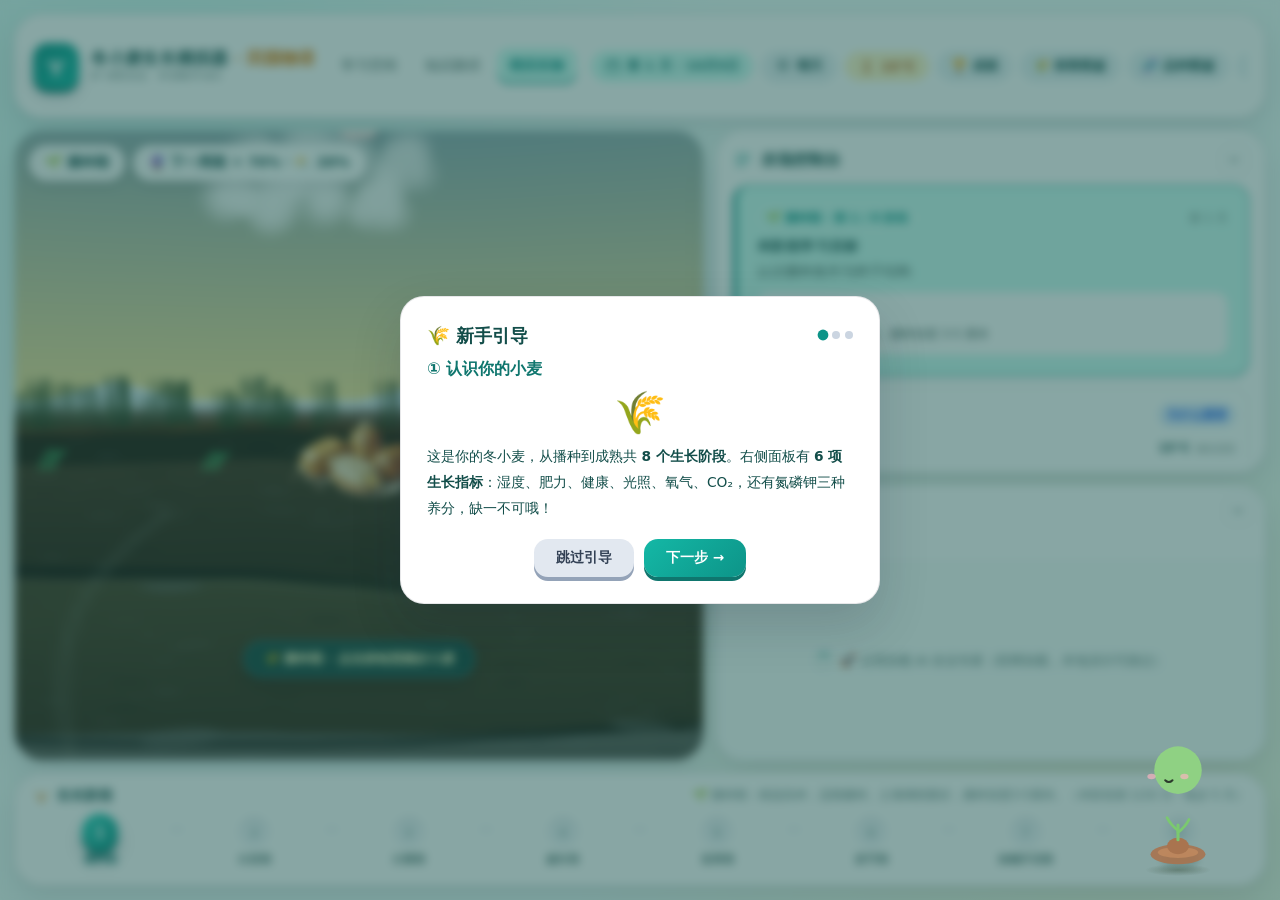
==== index-v2.html @ 9c43b428 "Public deployment: wheat teaching platform (P2 Phase 7 FINAL FROZEN baseline)" ====
<!DOCTYPE html>
<html lang="zh-CN">
<head>
<meta charset="UTF-8">
<meta name="viewport" content="width=device-width, initial-scale=1.0">
<title>冬小麦生长模拟器 · 田园物语</title>
<link rel="preconnect" href="https://fonts.googleapis.com">
<link rel="preconnect" href="https://fonts.gstatic.com" crossorigin>
<link href="https://fonts.googleapis.com/css2?family=Baloo+2:wght@500;600;700;800&family=ZCOOL+KuaiLe&display=swap" rel="stylesheet">
<script src="assets/gsap.min.js"></script>
<script src="assets/three.min.js"></script>
<link rel="manifest" href="manifest.webmanifest">
<meta name="theme-color" content="#0D9488">
<style>
/* ============ 设计令牌 ============ */
:root{
  --primary:#0D9488; --primary-deep:#0F766E; --primary-soft:#CCFBF1;
  --accent:#D97706; --accent-soft:#FEF3C7; --accent-deep:#B45309;
  --bg:#F0FDFA; --fg:#134E4A; --muted:#5B7C78; --card:#FFFFFF;
  --field:#E8F1F4;
  --wheat:#EAB308; --wheat-deep:#A16207; --grass:#22C55E; --grass-deep:#15803D;
  --soil:#7C4A1E; --soil-deep:#451A03; --danger:#DC2626; --danger-soft:#FEE2E2;
  --sky-light:#FEF3C7;
  --r-lg:28px; --r-md:20px; --r-sm:14px; --r-pill:999px;
  --sh-card:0 14px 34px rgba(15,23,42,.10), 0 4px 10px rgba(15,23,42,.06);
  --sh-pop:0 22px 50px rgba(15,23,42,.16);
  --font-d:var(--ds-font-display);  /* [P2·STEP2] 显示字体统一为专业 sans；Baloo2/ZCOOL 保留加载作装饰备选（不再作主字体） */
  --font-b:'PingFang SC','Microsoft YaHei',system-ui,-apple-system,sans-serif;
}

/* ============================================================
   [P2·DS] Design Token 基座 —— 跨页同源视觉 DNA（PHASE 3 · STEP 1）
   - 三页共享同一套 --ds-* 令牌；页面主题经 <html data-theme="dark"> 切换
   - 旧变量保留原值；值一致者经兼容层映射到 --ds-*（不改变现有表现）
   ============================================================ */
:root{
  /* —— Color · 麦苗绿 —— */
  --ds-green-50:#F0FDF9; --ds-green-100:#CCFBF1; --ds-green-200:#99F6E4; --ds-green-300:#5EEAD4;
  --ds-green-400:#2DD4BF; --ds-green-500:#14B8A6; --ds-green-600:#0D9488; --ds-green-700:#0F766E;
  --ds-green-800:#115E59; --ds-green-900:#134E4A;
  /* —— Color · 小麦金 —— */
  --ds-gold-50:#FFFBEB; --ds-gold-100:#FEF3C7; --ds-gold-200:#FDE68A; --ds-gold-300:#FCD34D;
  --ds-gold-400:#FBBF24; --ds-gold-500:#F59E0B; --ds-gold-600:#D97706; --ds-gold-700:#B45309;
  /* —— Color · 中性 —— */
  --ds-neutral-0:#FFFFFF; --ds-neutral-50:#F9FAFB; --ds-neutral-100:#F3F4F6; --ds-neutral-200:#E5E7EB;
  --ds-neutral-300:#D1D5DB; --ds-neutral-400:#9CA3AF; --ds-neutral-500:#6B7280; --ds-neutral-600:#4B5563;
  --ds-neutral-700:#374151; --ds-neutral-800:#1F2937; --ds-neutral-900:#111827; --ds-neutral-950:#030712;
  /* —— Semantic —— */
  --ds-success:#059669; --ds-success-soft:#D1FAE5;
  --ds-warning:#D97706; --ds-warning-soft:#FEF3C7;
  --ds-danger:#DC2626; --ds-danger-soft:#FEE2E2;
  --ds-info:#2563EB; --ds-info-soft:#DBEAFE;
  /* —— Theme · Light（默认） —— */
  --ds-bg:#F7FAF7; --ds-bg-elevated:#FFFFFF; --ds-bg-surface:#FFFFFF; --ds-bg-muted:#EFF5F0;
  --ds-text:#134E4A; --ds-text-secondary:#3E5C57; --ds-text-muted:#6B847E; --ds-text-inverse:#FFFFFF;
  --ds-border:#E2EBE6; --ds-border-subtle:#EDF3EF;
  --ds-primary:#0D9488; --ds-primary-hover:#0F766E; --ds-primary-soft:#CCFBF1;
  --ds-accent:#D97706; --ds-accent-soft:#FEF3C7;
  /* —— Radius —— */
  --ds-radius-xs:6px; --ds-radius-sm:8px; --ds-radius-md:12px; --ds-radius-lg:16px; --ds-radius-xl:24px; --ds-radius-full:9999px;
  /* —— Shadow · Light —— */
  --ds-shadow-xs:0 1px 2px rgba(15,23,42,.06);
  --ds-shadow-sm:0 2px 6px rgba(15,23,42,.07);
  --ds-shadow-md:0 6px 16px rgba(15,23,42,.09);
  --ds-shadow-lg:0 14px 34px rgba(15,23,42,.12);
  --ds-shadow-xl:0 24px 60px rgba(15,23,42,.16);
  /* —— Spacing（4px 基础） —— */
  --ds-space-1:4px; --ds-space-2:8px; --ds-space-3:12px; --ds-space-4:16px; --ds-space-5:20px;
  --ds-space-6:24px; --ds-space-8:32px; --ds-space-10:40px; --ds-space-12:48px; --ds-space-16:64px;
  --ds-space-20:80px; --ds-space-24:96px;
  /* —— Layout —— */
  --ds-content-max:1440px; --ds-content-reading:720px; --ds-gutter:24px; --ds-section-gap:64px;
  /* —— Typography（Step 2 迁移；此处仅建令牌） —— */
  --ds-font-sans:'PingFang SC','Microsoft YaHei','Noto Sans SC',system-ui,-apple-system,sans-serif;
  --ds-font-display:'PingFang SC','Microsoft YaHei','Noto Sans SC',system-ui,sans-serif;
  --ds-font-mono:'SF Mono',ui-monospace,Consolas,monospace;
  --ds-font-number:'PingFang SC','Microsoft YaHei',system-ui,sans-serif;
  /* —— Motion —— */
  --ds-duration-fast:150ms; --ds-duration-normal:220ms; --ds-duration-slow:300ms;
  --ds-ease-standard:cubic-bezier(.4,0,.2,1); --ds-ease-emphasized:cubic-bezier(.2,.8,.2,1);
  /* —— Z-index —— */
  --ds-z-base:0; --ds-z-content:1; --ds-z-sticky:100; --ds-z-dropdown:300; --ds-z-overlay:400;
  --ds-z-modal:500; --ds-z-toast:600; --ds-z-pet:2147483000;
  /* —— Typography Scale（STEP 2） —— */
  --ds-text-xs:12px; --ds-text-sm:14px; --ds-text-md:16px; --ds-text-lg:18px; --ds-text-xl:20px;
  --ds-text-2xl:24px; --ds-text-3xl:30px; --ds-text-4xl:36px; --ds-text-5xl:48px;
  --ds-leading-tight:1.2; --ds-leading-snug:1.4; --ds-leading-normal:1.55; --ds-leading-relaxed:1.75;
  --ds-weight-regular:400; --ds-weight-medium:500; --ds-weight-semibold:600; --ds-weight-bold:700;
  /* —— Modal（STEP 4） —— */
  --ds-modal-s:440px; --ds-modal-m:480px; --ds-modal-l:720px; --ds-modal-xl:1060px; --ds-modal-full:96vw;
  --ds-shadow-modal:0 24px 70px rgba(15,23,42,.22);
}
/* —— Theme · Dark（JOURNEY / 暗色区域；<html data-theme="dark"> 启用） —— */
[data-theme="dark"]{
  --ds-bg:#0E100C; --ds-bg-elevated:#171A15; --ds-bg-surface:#1B1F19; --ds-bg-muted:#232821;
  --ds-text:#F5F0E0; --ds-text-secondary:#C9C4B2; --ds-text-muted:rgba(245,240,224,.55); --ds-text-inverse:#0E100C;
  --ds-border:rgba(245,240,224,.14); --ds-border-subtle:rgba(245,240,224,.08);
  --ds-primary:#34D399; --ds-primary-hover:#10B981; --ds-primary-soft:rgba(52,211,153,.15);
  --ds-accent:#F2D98A; --ds-accent-soft:rgba(242,217,138,.16);
  --ds-shadow-xs:0 1px 2px rgba(0,0,0,.4);
  --ds-shadow-sm:0 2px 6px rgba(0,0,0,.42);
  --ds-shadow-md:0 6px 16px rgba(0,0,0,.45);
  --ds-shadow-lg:0 14px 34px rgba(0,0,0,.5);
  --ds-shadow-xl:0 24px 60px rgba(0,0,0,.55);
  --ds-shadow-modal:0 24px 70px rgba(0,0,0,.55);
}

/* —— Typography 语义层级（STEP 2；新增工具类，旧组件渐进迁移用） —— */
.ds-display{font-family:var(--ds-font-display);font-size:var(--ds-text-5xl);line-height:var(--ds-leading-tight);font-weight:var(--ds-weight-bold);letter-spacing:.01em}
.ds-title-xl{font-family:var(--ds-font-display);font-size:var(--ds-text-3xl);line-height:var(--ds-leading-tight);font-weight:var(--ds-weight-bold)}
.ds-title-lg{font-family:var(--ds-font-display);font-size:var(--ds-text-2xl);line-height:var(--ds-leading-snug);font-weight:var(--ds-weight-semibold)}
.ds-title-md{font-family:var(--ds-font-display);font-size:var(--ds-text-xl);line-height:var(--ds-leading-snug);font-weight:var(--ds-weight-semibold)}
.ds-body-lg{font-size:var(--ds-text-lg);line-height:var(--ds-leading-relaxed)}
.ds-body{font-size:var(--ds-text-md);line-height:var(--ds-leading-normal)}
.ds-body-sm{font-size:var(--ds-text-sm);line-height:var(--ds-leading-normal)}
.ds-caption{font-size:var(--ds-text-xs);line-height:var(--ds-leading-snug);color:var(--ds-text-muted)}
.ds-label{font-size:var(--ds-text-xs);line-height:1.2;font-weight:var(--ds-weight-semibold);letter-spacing:.06em}
.ds-num{font-family:var(--ds-font-number);font-variant-numeric:tabular-nums}

/* ============================================================
   [P2·DS] Component Foundation（STEP 3）—— Button / Card / Badge / Progress / Icon
   纯新增基座：旧类一律不动（兼容层仅语义别名），后续 Step 渐进接入
   ============================================================ */
/* —— Button —— */
.ds-btn{
  display:inline-flex;align-items:center;justify-content:center;gap:var(--ds-space-2);
  font-family:var(--ds-font-sans);font-size:var(--ds-text-sm);font-weight:var(--ds-weight-semibold);
  line-height:1;height:40px;padding:0 var(--ds-space-5);
  border-radius:var(--ds-radius-md);border:1px solid transparent;cursor:pointer;
  transition:background var(--ds-duration-fast) var(--ds-ease-standard),border-color var(--ds-duration-fast) var(--ds-ease-standard),color var(--ds-duration-fast) var(--ds-ease-standard),box-shadow var(--ds-duration-fast) var(--ds-ease-standard),transform var(--ds-duration-fast) var(--ds-ease-standard);
  white-space:nowrap;user-select:none;
}
.ds-btn:focus-visible{outline:2px solid var(--ds-primary);outline-offset:2px}
.ds-btn:disabled{opacity:.55;cursor:not-allowed;pointer-events:none}
.ds-btn-primary{background:var(--ds-primary);color:var(--ds-text-inverse);box-shadow:var(--ds-shadow-sm)}
.ds-btn-primary:hover{background:var(--ds-primary-hover)}
.ds-btn-primary:active{transform:translateY(1px)}
.ds-btn-secondary{background:var(--ds-bg-surface);color:var(--ds-text);border-color:var(--ds-border)}
.ds-btn-secondary:hover{border-color:var(--ds-primary);color:var(--ds-primary)}
.ds-btn-ghost{background:transparent;color:var(--ds-text-secondary)}
.ds-btn-ghost:hover{background:var(--ds-bg-muted);color:var(--ds-text)}
.ds-btn-danger{background:var(--ds-danger);color:var(--ds-neutral-0)}
.ds-btn-danger:hover{filter:brightness(.95)}
.ds-btn-sm{height:32px;padding:0 var(--ds-space-3);font-size:var(--ds-text-xs)}
.ds-btn-lg{height:48px;padding:0 var(--ds-space-6);font-size:var(--ds-text-md)}
.ds-btn-icon{width:40px;height:40px;padding:0;border-radius:var(--ds-radius-md)}
.ds-btn .ds-icon{width:18px;height:18px}
/* —— Card —— */
.ds-card{
  background:var(--ds-bg-surface);border:1px solid var(--ds-border);border-radius:var(--ds-radius-lg);
  box-shadow:var(--ds-shadow-sm);padding:var(--ds-space-5);
}
.ds-card-teaching{background:var(--ds-primary-soft);border-color:var(--ds-primary);border-left-width:4px;border-left-color:var(--ds-primary)}
.ds-card-status{border-left-width:4px;border-left-color:var(--ds-info)}
.ds-card-mission{background:linear-gradient(180deg,var(--ds-bg-surface),var(--ds-bg-muted));border-color:var(--ds-gold-200);border-left-width:4px;border-left-color:var(--ds-gold-600)}
.ds-card-interactive{transition:box-shadow var(--ds-duration-normal) var(--ds-ease-standard),transform var(--ds-duration-normal) var(--ds-ease-standard)}
.ds-card-interactive:hover{box-shadow:var(--ds-shadow-md);transform:translateY(-2px)}
/* —— Badge —— */
.ds-badge{
  display:inline-flex;align-items:center;gap:var(--ds-space-1);height:24px;padding:0 var(--ds-space-2);
  border-radius:var(--ds-radius-full);font-size:var(--ds-text-xs);font-weight:var(--ds-weight-semibold);
  line-height:1;white-space:nowrap;background:var(--ds-bg-muted);color:var(--ds-text-secondary);
  border:1px solid var(--ds-border-subtle);
}
.ds-badge-stage{background:var(--ds-primary-soft);color:var(--ds-primary)}
.ds-badge-success{background:var(--ds-success-soft);color:var(--ds-success)}
.ds-badge-warning{background:var(--ds-warning-soft);color:var(--ds-warning)}
.ds-badge-danger{background:var(--ds-danger-soft);color:var(--ds-danger)}
.ds-badge-info{background:var(--ds-info-soft);color:var(--ds-info)}
.ds-badge-muted{background:var(--ds-bg-muted);color:var(--ds-text-muted)}
.ds-badge-locked{background:var(--ds-bg-muted);color:var(--ds-text-muted);opacity:.6}
/* —— Progress · numeric —— */
.ds-progress{display:flex;flex-direction:column;gap:var(--ds-space-1);width:100%}
.ds-progress-label{display:flex;justify-content:space-between;font-size:var(--ds-text-xs);color:var(--ds-text-secondary)}
.ds-progress-track{height:8px;border-radius:var(--ds-radius-full);background:var(--ds-bg-muted);overflow:hidden}
.ds-progress-fill{height:100%;border-radius:var(--ds-radius-full);background:var(--ds-primary);transition:width var(--ds-duration-normal) var(--ds-ease-standard)}
/* —— Progress · stage —— */
.ds-stage-progress{display:flex;align-items:center;gap:var(--ds-space-1)}
.ds-stage-progress .ds-stage-node{flex:1;display:flex;flex-direction:column;align-items:center;gap:var(--ds-space-1);font-size:var(--ds-text-xs);color:var(--ds-text-muted);text-align:center}
.ds-stage-progress .ds-stage-dot{width:12px;height:12px;border-radius: var(--ds-radius-full);background:var(--ds-bg-muted);border:2px solid var(--ds-border);transition:all var(--ds-duration-normal) var(--ds-ease-standard)}
.ds-stage-progress .ds-stage-node.is-complete .ds-stage-dot{background:var(--ds-success);border-color:var(--ds-success)}
.ds-stage-progress .ds-stage-node.is-complete{color:var(--ds-text-secondary)}
.ds-stage-progress .ds-stage-node.is-current .ds-stage-dot{background:var(--ds-primary);border-color:var(--ds-primary);box-shadow:0 0 0 4px var(--ds-primary-soft)}
.ds-stage-progress .ds-stage-node.is-current{color:var(--ds-primary);font-weight:var(--ds-weight-semibold)}
.ds-stage-progress .ds-stage-node.is-locked .ds-stage-dot{background:var(--ds-bg-muted);opacity:.5}
.ds-stage-progress .ds-stage-node.is-upcoming .ds-stage-dot{border-style:dashed}
/* —— Icon —— */
.ds-icon{width:24px;height:24px;fill:none;stroke:currentColor;stroke-width:1.8;stroke-linecap:round;stroke-linejoin:round;flex-shrink:0;vertical-align:middle}
.ds-icon-sm{width:16px;height:16px;stroke-width:1.8}
.ds-icon-md{width:20px;height:20px}
.ds-icon-lg{width:28px;height:28px}

/* —— Modal Foundation（STEP 4；基座类，业务 DOM/事件不动） —— */
.ds-modal-overlay{position:fixed;inset:0;background:rgba(19,78,74,.5);backdrop-filter:blur(5px);display:none;align-items:center;justify-content:center;z-index:var(--ds-z-overlay);padding:var(--ds-space-5)}
.ds-modal-overlay.show{display:flex}
.ds-modal{background:var(--ds-bg-surface);border-radius:var(--ds-radius-lg);padding:var(--ds-space-6);max-width:var(--ds-modal-m);width:100%;box-shadow:var(--ds-shadow-modal);text-align:center;max-height:88vh;overflow-y:auto;border:1px solid var(--ds-border)}
.ds-modal-s{max-width:var(--ds-modal-s)}
.ds-modal-m{max-width:var(--ds-modal-m)}
.ds-modal-l{max-width:var(--ds-modal-l)}
.ds-modal-xl{max-width:var(--ds-modal-xl)}
.ds-modal-full{max-width:var(--ds-modal-full);width:96vw}
.ds-modal-header{display:flex;align-items:flex-start;justify-content:space-between;gap:var(--ds-space-3);margin-bottom:var(--ds-space-2)}
.ds-modal-title{font-family:var(--ds-font-display);font-size:var(--ds-text-xl);font-weight:var(--ds-weight-bold);line-height:var(--ds-leading-tight)}
.ds-modal-subtitle{font-size:var(--ds-text-sm);color:var(--ds-text-muted);margin-top:2px}
.ds-modal-body{line-height:var(--ds-leading-normal)}
.ds-modal-footer{display:flex;justify-content:center;gap:var(--ds-space-2);margin-top:var(--ds-space-4);flex-wrap:wrap}
.ds-modal-close{width:34px;height:34px;border-radius:var(--ds-radius-sm);background:var(--ds-bg-muted);color:var(--ds-text-secondary);display:inline-flex;align-items:center;justify-content:center;font-size:1rem;cursor:pointer;border:1px solid var(--ds-border-subtle);transition:background var(--ds-duration-fast) var(--ds-ease-standard),color var(--ds-duration-fast) var(--ds-ease-standard)}
.ds-modal-close:hover{background:var(--ds-primary-soft);color:var(--ds-primary)}
.ds-modal-close:focus-visible{outline:2px solid var(--ds-primary);outline-offset:2px}
@media (max-width:640px){.ds-modal{max-width:calc(100vw - 24px)}}

/* —— Header（STEP 5） —— */
.ds-header-nav{display:flex;align-items:center;gap:var(--ds-space-1);margin:0 auto}
.ds-header-nav a{display:inline-flex;align-items:center;height:36px;padding:0 var(--ds-space-3);border-radius:var(--ds-radius-md);font-family:var(--ds-font-sans);font-size:var(--ds-text-sm);font-weight:var(--ds-weight-medium);color:var(--ds-text-secondary);text-decoration:none;white-space:nowrap;transition:color var(--ds-duration-fast) var(--ds-ease-standard),background var(--ds-duration-fast) var(--ds-ease-standard)}
.ds-header-nav a:hover{color:var(--ds-text);background:var(--ds-bg-muted)}
.ds-header-nav a.is-active{color:var(--ds-primary);background:var(--ds-primary-soft);font-weight:var(--ds-weight-semibold);box-shadow:inset 0 -2px 0 var(--ds-primary)}
.ds-brand{display:flex;align-items:center;gap:var(--ds-space-2);font-family:var(--ds-font-display);font-size:var(--ds-text-lg);font-weight:var(--ds-weight-bold);color:var(--ds-text);text-decoration:none;letter-spacing:.02em;white-space:nowrap}
@media (max-width:720px){.ds-header-nav{display:none}}
/* [P2·STEP5] Simulator 头部芯片多：<1200px 隐藏中心导航防溢出 */
@media (max-width:1200px){.sim-nav{display:none}}
/* [P2·STEP5] 移动端：状态芯片单行横滑（保留全部按钮，不增高头部） */
@media (max-width:720px){.app-header .header-meta{flex-wrap:nowrap;justify-content:flex-start;overflow-x:auto;scrollbar-width:none}.app-header .header-meta::-webkit-scrollbar{display:none}}
/* —— [P2·DS] 旧变量兼容层（值一致才映射；不改变现有表现） —— */
:root{
  --fg: var(--ds-text);
  --card: var(--ds-bg-surface);
  --primary: var(--ds-green-600);
  --primary-deep: var(--ds-green-700);
  --primary-soft: var(--ds-green-100);
  --accent: var(--ds-gold-600);
  --accent-deep: var(--ds-gold-700);
  --accent-soft: var(--ds-gold-100);
  --danger: var(--ds-danger);
  --danger-soft: var(--ds-danger-soft);
  --r-pill: var(--ds-radius-full);
}
/* [P2·STEP2] 数据数字对齐（tabular-nums；仅影响数字对齐，无尺寸变化） */
.stat-val,.npk-num,.gain-num{font-variant-numeric:tabular-nums}
*{box-sizing:border-box;margin:0;padding:0}
html,body{height:100%}
body{
  font-family:var(--font-b);color:var(--fg);background:var(--bg);
  overflow:hidden;display:flex;align-items:stretch;justify-content:center;
  background-image:radial-gradient(circle at 12% 8%,rgba(45,212,191,.16),transparent 42%),
    radial-gradient(circle at 88% 92%,rgba(234,179,8,.12),transparent 40%);
}
button{font-family:inherit;cursor:pointer;border:none;background:none;color:inherit}
input{font-family:inherit}
/* ============ 应用骨架 ============ */
.app{width:100%;max-width:1560px;height:100vh;display:flex;flex-direction:column;padding:14px;gap:12px}
.app-header{
  display:flex;align-items:center;gap:14px;background:var(--card);
  border-radius:var(--r-lg);padding:10px 18px;box-shadow:var(--sh-card);
  border:1px solid rgba(15,23,42,.10);flex-shrink:0;
}
.brand{display:flex;align-items:center;gap:12px;min-width:0;flex-shrink:0}
.brand > div{min-width:0;overflow:hidden}
@media (min-width:721px) and (max-width:1300px){.app-header .header-meta{flex-wrap:nowrap;justify-content:flex-start;overflow-x:auto;scrollbar-width:none}.app-header .header-meta::-webkit-scrollbar{display:none}}
.brand-logo{
  width:46px;height:46px;border-radius:15px;flex-shrink:0;
  background:linear-gradient(135deg,var(--ds-primary),var(--ds-green-500));
  display:flex;align-items:center;justify-content:center;
  box-shadow:0 4px 0 #0b6e65,0 8px 16px rgba(15,23,42,.18);
}
.brand-title{font-family:var(--font-d);font-weight:800;font-size:clamp(1rem,1.3vw,1.35rem);line-height:1.15;letter-spacing:.01em;white-space:nowrap}
.brand-title em{font-style:normal;color:var(--accent)}
.brand-sub{font-size:clamp(.62rem,.68vw,.72rem);color:var(--muted);letter-spacing:.06em;white-space:nowrap}
.header-meta{margin-left:auto;display:flex;align-items:center;justify-content:flex-end;gap:8px;flex-shrink:1;min-width:0;flex-wrap:wrap}
.chip{
  display:inline-flex;align-items:center;gap:6px;padding:7px 14px;border-radius:var(--r-pill);
  background:var(--field);font-weight:700;font-size:.82rem;white-space:nowrap;
  box-shadow:inset 0 1px 0 rgba(255,255,255,.7);
}
.chip svg{width:16px;height:16px;flex-shrink:0}
.chip.day-chip{background:var(--primary-soft);color:var(--primary-deep)}
.chip.temp-chip{background:var(--accent-soft);color:var(--accent-deep)}
/* ============ 主区域 ============ */
.app-main{flex:1;display:flex;gap:12px;min-height:0}
.scene-card{
  flex:1.25;min-width:0;border-radius:var(--r-lg);overflow:hidden;position:relative;
  box-shadow:var(--sh-card);border:1px solid rgba(15,23,42,.10);
}
.side-stack{flex:1;min-width:0;display:flex;flex-direction:column;gap:12px}
/* 双折叠（控制台与 AI 专家都收起）时：右侧栏收窄，场景卡扩展占满，避免大段留白 */
.side-stack.narrow{flex:0 0 250px}
/* ============ 农田场景 ============ */
#scene3d{position:absolute;inset:0;width:100%;height:100%;display:none;z-index:0}
.sky{position:absolute;inset:0;overflow:hidden;background:#bae6fd}
.sky-layer{position:absolute;inset:0;transition:none}
.sky-tint{position:absolute;inset:0;pointer-events:none;transition:background 1.2s ease;background:transparent}
.hills{position:absolute;bottom:34%;left:-4%;width:112%;opacity:.85}
.hills path{transition:fill 1.2s ease}
.field{
  position:absolute;left:0;right:0;bottom:0;height:36%;
  background:linear-gradient(to bottom,#8a5a2b 0%,#6b3f1a 55%,#4a2c10 100%);
  border-top:3px solid rgba(255,255,255,.18);
  transition:background 1.2s ease;
}
.field::before{
  content:'';position:absolute;left:0;right:0;top:0;height:100%;
  background:repeating-linear-gradient(0deg,transparent 0 18px,rgba(255,255,255,.06) 18px 19px);
}
.field::after{
  content:'';position:absolute;left:8%;right:8%;bottom:8%;height:22%;
  background:radial-gradient(ellipse at 50% 100%,rgba(0,0,0,.28),transparent 70%);
}
.tree-line{position:absolute;left:-2%;width:104%;bottom:30%;z-index:3;opacity:.9;pointer-events:none}
.horizon-fog{
  position:absolute;left:0;right:0;bottom:29%;height:7%;z-index:4;pointer-events:none;
  background:linear-gradient(to bottom,rgba(255,255,255,0),rgba(255,255,255,.5) 55%,rgba(255,255,255,.72));
  filter:blur(6px);
  transition:opacity 1.2s ease;
}
.far-field{
  position:absolute;left:0;right:0;bottom:33%;height:4.5%;z-index:3;pointer-events:none;
  background:linear-gradient(to bottom,#c9b45c,#a08a3e);
  opacity:.55;
  transition:background 1.2s ease;
}
.field-rows{
  position:absolute;inset:0;pointer-events:none;
  background:
    repeating-linear-gradient(to right,transparent 0 34px,rgba(0,0,0,.12) 34px 38px,transparent 38px 62px),
    repeating-linear-gradient(to right,transparent 0 96px,rgba(0,0,0,.09) 96px 102px,transparent 102px 128px),
    repeating-linear-gradient(to bottom,rgba(255,255,255,.04) 0 22px,transparent 22px 30px);
  transform:perspective(420px) rotateX(42deg) scale(1.35);
  transform-origin:bottom center;
  opacity:.85;
  -webkit-mask-image:linear-gradient(to bottom,transparent 0%,rgba(0,0,0,.9) 30%);
  mask-image:linear-gradient(to bottom,transparent 0%,rgba(0,0,0,.9) 30%);
}
.grass-clumps{position:absolute;bottom:30%;left:0;right:0;height:8%;opacity:.75}
.wheat-wrap{
  position:absolute;left:50%;bottom:24%;width:240px;height:480px;
  transform:translateX(-50%);z-index:5;transform-origin:bottom center;
  filter:drop-shadow(0 6px 10px rgba(0,0,0,.2));
}
.wheat-img{position:absolute;left:50%;bottom:0;transform:translateX(-50%);transform-origin:bottom center;width:auto;height:100%;max-width:100%;object-fit:contain;-webkit-user-drag:none;user-select:none;pointer-events:none}
.ground-shadow{
  position:absolute;left:50%;bottom:21%;width:min(46%,340px);height:34px;z-index:4;
  transform:translateX(-50%);border-radius: var(--ds-radius-full);
  background:radial-gradient(ellipse at center,rgba(0,0,0,.34),rgba(0,0,0,.12) 55%,transparent 75%);
  transition:all 1.2s ease;pointer-events:none;
}
.sow-svg{position:absolute;left:50%;bottom:16%;width:min(52%,300px);height:auto;
  transform:translateX(-50%);display:none;filter:drop-shadow(0 10px 12px rgba(0,0,0,.22))}
.sun{position:absolute;top:7%;right:8%;width:86px;height:86px;z-index:2;opacity:0;transition:opacity .8s}
.sun.show{opacity:1}
.sun-glow{position:absolute;top:2%;right:3%;width:210px;height:210px;border-radius: var(--ds-radius-full);
  background:radial-gradient(circle,rgba(255,200,50,.5),transparent 70%);z-index:1;pointer-events:none;opacity:0;transition:opacity .8s}
.sun-glow.show{opacity:1}
.cloud{position:absolute;z-index:3;opacity:.92;filter:drop-shadow(0 4px 6px rgba(15,118,110,.10))}
.cloud-3{top:16%;left:58%;width:74px;height:38px;opacity:.6}
.birds{position:absolute;inset:0;z-index:3;pointer-events:none}
.bird{position:absolute;width:30px;height:12px;opacity:0}
.bird-1{top:14%;left:-8%}
.bird-2{top:22%;left:-6%}
.cloud svg{display:block}
.cloud-1{top:12%;left:6%;width:120px}
.cloud-2{top:22%;left:38%;width:84px;opacity:.7}
.scene-info{
  position:absolute;top:14px;left:14px;z-index:12;display:flex;gap:8px;flex-wrap:wrap;
}
.info-badge{
  display:inline-flex;align-items:center;gap:7px;padding:8px 15px;border-radius:var(--r-pill);
  background:rgba(255,255,255,.92);backdrop-filter:blur(6px);font-weight:700;font-size:.85rem;
  box-shadow:0 4px 12px rgba(15,23,42,.14);border:1px solid rgba(255,255,255,.6);
}
.info-badge svg{width:17px;height:17px}
.event-banner{
  /* [P2·STEP7.3] 风险横幅 → 风险卡片：soft 底 + 深红字 + 圆角，居中限宽；GSAP 仅控制 y（不依赖 transform 水平定位） */
  position:absolute;top:10px;left:0;right:0;margin:0 auto;width:max-content;max-width:calc(100% - 24px);z-index:30;padding:8px 18px;text-align:center;
  background:var(--ds-danger-soft);color:#B91C1C;font-weight:800;font-size:.88rem;line-height:1.5;
  border:1px solid rgba(220,38,38,.22);border-radius:var(--ds-radius-lg);
  box-shadow:0 4px 14px rgba(15,23,42,.16);transform:translateY(-120%);
}
.pest-badge{
  position:absolute;top:14px;right:14px;z-index:12;display:none;align-items:center;gap:8px;
  padding:8px 14px;border-radius:var(--r-pill);background:var(--danger-soft);color:#B91C1C;
  font-weight:700;font-size:.82rem;box-shadow:0 4px 12px rgba(15,23,42,.18);
  border:1px solid rgba(239,68,68,.2);
}
.flood-badge{
  position:absolute;top:58px;right:14px;z-index:12;display:none;align-items:center;gap:8px;
  padding:8px 14px;border-radius:var(--r-pill);background:var(--ds-info-soft);color:#1D4ED8;
  font-weight:700;font-size:.82rem;box-shadow:0 4px 12px rgba(15,23,42,.18);
  border:1px solid rgba(59,130,246,.25);
}
@media (max-width:640px){
  /* [P2·STEP7.3] 移动端风险徽章收紧，避免遮挡场景与操作区 */
  .pest-badge,.flood-badge{top:8px;right:8px;padding:5px 10px;font-size:.74rem;max-width:calc(100% - 16px)}
}
.stage-video{
  position:absolute;inset:0;width:100%;height:100%;object-fit:contain;z-index:6;
  filter:drop-shadow(0 6px 10px rgba(0,0,0,.25));pointer-events:none;
}
.transition-modal{
  position:fixed;inset:0;z-index:400;display:none;
  align-items:center;justify-content:center;
  background:rgba(15,23,42,.62);backdrop-filter:blur(5px);-webkit-backdrop-filter:blur(5px);
  cursor:pointer;
}
.transition-modal.show{display:flex}
.transition-card{
  background:#fff;border-radius:var(--ds-radius-xl);padding:18px 18px 14px;
  box-shadow:0 32px 90px rgba(0,0,0,.45);
  width:min(560px,92vw);
  animation:tmPop .35s cubic-bezier(.34,1.56,.64,1);
}
@keyframes tmPop{from{transform:scale(.84);opacity:0}to{transform:scale(1);opacity:1}}
.transition-head{display:flex;align-items:center;justify-content:center;gap:12px;margin-bottom:12px;font-weight:800;font-size:1.02rem;color:var(--ds-text);letter-spacing:.04em}
.transition-stage.tm-to{color:var(--ds-accent)}
.transition-arrow{color:#94A3B8;font-weight:700}
.transition-card video{width:100%;aspect-ratio:21/9;object-fit:cover;border-radius: var(--ds-radius-md);background:#e8edf3;display:block}
.transition-hint{margin-top:10px;text-align:center;font-size:.78rem;color:#94A3B8;letter-spacing:.08em}
.stage-img{
  position:absolute;left:50%;bottom:0;width:82%;height:82%;object-fit:contain;
  transform:translateX(-50%) scale(1.5);transform-origin:bottom center;
  transition:opacity .6s ease;
}
.fx-layer{position:absolute;inset:0;overflow:hidden;pointer-events:none;z-index:6}
.rain-drop{position:absolute;top:-30px;width:2.5px;border-radius:2px;
  background:linear-gradient(to bottom,rgba(255,255,255,.2),rgba(147,197,253,.9));z-index:6}
.action-p{position:absolute;z-index:7;pointer-events:none}
.water-p{width:9px;height:9px;border-radius: var(--ds-radius-full);background:radial-gradient(circle at 35% 30%,#bfdbfe,var(--ds-info));box-shadow:0 0 6px rgba(255,255,255,.7)}
.fert-p{width:7px;height:7px;border-radius: var(--ds-radius-full);background:radial-gradient(circle,#a7f3d0,#047857);box-shadow:0 0 6px rgba(255,255,255,.7)}
.pest-mist{position:absolute;z-index:7;border-radius: var(--ds-radius-full);pointer-events:none;
  background:radial-gradient(circle,rgba(255,255,255,.95) 0%,rgba(255,255,255,.25) 50%,transparent 72%)}
/* 场景空状态提示 */
.scene-tip{position:absolute;left:50%;bottom:13%;transform:translateX(-50%);z-index:9;
  padding:9px 20px;border-radius:var(--r-pill);background:rgba(19,78,74,.82);color:#FEF9C3;
  font-size:.82rem;font-weight:800;box-shadow:0 6px 16px rgba(0,0,0,.28);white-space:nowrap;
  backdrop-filter:blur(4px);border:1px solid rgba(255,255,255,.25)}
/* 四季粒子 */
.snow-p{position:absolute;top:-12px;border-radius: var(--ds-radius-full);background:#fff;opacity:.85;
  box-shadow:0 0 6px rgba(255,255,255,.9);z-index:6;pointer-events:none}
.mote-p{position:absolute;border-radius: var(--ds-radius-full);background:radial-gradient(circle,rgba(255,240,180,.95),rgba(255,230,140,.25) 60%,transparent 75%);
  z-index:6;pointer-events:none}
/* ============ 控制台卡片 ============ */
.console-card{
  background:var(--card);border-radius:var(--r-lg);box-shadow:var(--sh-card);
  border:1px solid rgba(15,23,42,.10);display:flex;flex-direction:column;
  padding:14px 16px 12px;min-height:0;flex:1.15;overflow:hidden;
}
.console-head{display:flex;align-items:center;gap:10px;margin-bottom:10px;flex-shrink:0}
.console-title{font-family:var(--font-d);font-weight:800;font-size:1.02rem;display:flex;align-items:center;gap:8px}
.console-title svg{width:20px;height:20px;color:var(--primary)}
.demo-btn{
  margin-left:auto;display:inline-flex;align-items:center;gap:6px;padding:7px 14px;
  border-radius:var(--r-pill);font-weight:800;font-size:.78rem;color:#fff;
  background:linear-gradient(135deg,var(--ds-gold-500),var(--ds-accent));box-shadow:0 4px 0 var(--ds-gold-700),0 6px 14px rgba(15,23,42,.18);
  transition:transform .15s,box-shadow .15s,filter .15s;
}
.demo-btn:hover{filter:brightness(1.06)}
.demo-btn:active{transform:translateY(3px);box-shadow:0 1px 0 var(--ds-gold-700),0 3px 8px rgba(15,23,42,.15)}
.demo-btn.active{background:linear-gradient(135deg,#64748b,#475569);box-shadow:0 4px 0 #334155,0 6px 14px rgba(15,23,42,.22)}
/* 六维指标 */
.stats-grid{display:grid;grid-template-columns:repeat(3,1fr);gap:6px;margin-bottom:8px;flex-shrink:0}
.stat-card{
  background:var(--field);border-radius: var(--ds-radius-lg);padding:8px 10px;position:relative;overflow:hidden;
  box-shadow:inset 0 1px 0 rgba(255,255,255,.8),0 3px 0 rgba(15,23,42,.08);
}
.stat-top{display:flex;align-items:center;justify-content:space-between;margin-bottom:5px}
.stat-name{font-size:.7rem;font-weight:800;color:#2C5A55;display:flex;align-items:center;gap:5px;letter-spacing:.02em}
.stat-name svg{width:13px;height:13px;color:var(--primary)}
.stat-val{font-family:var(--font-d);font-weight:800;font-size:.92rem;color:var(--fg);line-height:1}
.stat-bar-bg{height:7px;border-radius: var(--ds-radius-xs);background:rgba(15,23,42,.12);overflow:hidden}
.stat-bar{height:100%;border-radius: var(--ds-radius-xs);width:50%;transform-origin:left center;
  background:linear-gradient(90deg,var(--ds-green-300),var(--ds-primary))}
.stat-bar.bar-low{background:linear-gradient(90deg,#FCA5A5,var(--ds-danger));animation:lowPulse 1.6s ease-in-out infinite}
@keyframes lowPulse{0%,100%{opacity:1}50%{opacity:.55}}
/* 任务与行动点（v2.0） */
.task-row{display:flex;align-items:center;gap:8px;margin-bottom:6px;flex-shrink:0}
.task-chip{flex:1;min-width:0;padding:6px 12px;border-radius: var(--ds-radius-md);background:#ECFDF5;border:1.5px solid #A7F3D0;font-size:.72rem;font-weight:800;color:#047857;white-space:nowrap;overflow:hidden;text-overflow:ellipsis;transition:all .3s}
.task-chip.done{background:var(--ds-success-soft);border-color:#6EE7B7;color:#065F46}
.ap-chip{flex-shrink:0;padding:6px 12px;border-radius: var(--ds-radius-md);background:var(--accent-soft);color:var(--accent-deep);font-size:.72rem;font-weight:800;border:1.5px solid var(--ds-gold-200);white-space:nowrap}
.ap-chip.empty{background:var(--ds-danger-soft);border-color:#FECACA;color:#B91C1C}
/* 氮磷钾迷你条 */
.npk-mini{display:flex;gap:5px;margin-top:5px}
.npk-item{flex:1;display:flex;align-items:center;gap:3px;min-width:0}
.npk-lbl{flex-shrink:0;width:14px;font-size:.55rem;font-weight:800;text-align:center;border-radius:4px;line-height:1.7}
.npk-lbl.n{background:#BBF7D0;color:#166534}
.npk-lbl.p{background:var(--ds-info-soft);color:#1E40AF}
.npk-lbl.k{background:#FFEDD5;color:#9A3412}
.npk-bg{flex:1;height:4px;border-radius:2px;background:rgba(15,23,42,.10);overflow:hidden}
.npk-bar{height:100%;border-radius:2px;width:50%}
#nBar{background:linear-gradient(90deg,#86EFAC,#22C55E)}
#pBar{background:linear-gradient(90deg,#BFDBFE,#3B82F6)}
#kBar{background:linear-gradient(90deg,#FED7AA,#F97316)}
.npk-num{flex-shrink:0;font-size:.56rem;font-weight:800;color:var(--muted)}
/* 肥料选择面板 */
.fert-picker{display:none;position:absolute;left:0;right:0;bottom:calc(100% + 8px);z-index:30;grid-template-columns:repeat(4,1fr);gap:6px;padding:8px;border-radius:14px;background:#fff;box-shadow:var(--sh-pop);border:1px solid rgba(15,23,42,.12)}
.fert-picker.show{display:grid}
.fert-opt{display:flex;flex-direction:column;align-items:center;gap:3px;padding:7px 2px;border-radius:10px;background:var(--field);font-weight:800;font-size:.68rem;color:var(--fg);box-shadow:inset 0 1px 0 rgba(255,255,255,.8);transition:transform .14s}
.fert-opt:hover{background:#ECFDF5;transform:translateY(-1px)}
.fert-opt i{font-style:normal;font-size:.58rem;color:var(--muted);font-weight:700}
.fert-opt.compound{background:linear-gradient(135deg,var(--ds-gold-100),var(--ds-gold-200));color:#92400E}
/* 操作按钮 */
.ops-grid{display:grid;grid-template-columns:repeat(5,1fr);gap:6px;margin-bottom:6px;flex-shrink:0;position:relative}
.op-btn{
  display:flex;flex-direction:column;align-items:center;gap:4px;padding:8px 4px 7px;
  border-radius: var(--ds-radius-lg);font-weight:800;font-size:.72rem;
  box-shadow:0 4px 0 rgba(0,0,0,.16),0 7px 14px rgba(15,23,42,.12);
  transition:transform .14s,box-shadow .14s,filter .14s;
  position:relative;top:0;
}
.op-btn svg{width:20px;height:20px}
.op-btn:hover{filter:brightness(1.05);transform:translateY(-1px)}
.op-btn:active{top:3px;box-shadow:0 1px 0 rgba(0,0,0,.16),0 2px 6px rgba(15,23,42,.10)}
.op-btn:disabled{opacity:.45;cursor:not-allowed;filter:grayscale(.3)}
.op-btn:disabled:active{top:0;box-shadow:0 4px 0 rgba(0,0,0,.16),0 7px 14px rgba(15,23,42,.12)}
.op-water{background:var(--ds-info-soft);color:#1D4ED8}
.op-fert{background:var(--ds-success-soft);color:#047857}
.op-pest{background:var(--ds-danger-soft);color:#B91C1C}
.op-light{background:var(--ds-gold-100);color:var(--ds-gold-700)}
.op-vent{background:#E0F2FE;color:#0369A1}
.ctrl-row{display:grid;grid-template-columns:repeat(4,1fr);gap:6px;margin-bottom:6px;flex-shrink:0}
.tool-row{display:grid;grid-template-columns:repeat(4,1fr);gap:6px;margin-bottom:6px;flex-shrink:0}
.btn-chart{background:linear-gradient(135deg,var(--ds-green-500),var(--ds-primary));color:#fff;box-shadow:0 4px 0 var(--ds-primary-hover),0 8px 16px rgba(15,23,42,.18)}
.btn-save{background:linear-gradient(135deg,#22C55E,#16A34A);color:#fff;box-shadow:0 4px 0 #15803D,0 8px 16px rgba(15,23,42,.18)}
button.chip{cursor:pointer;transition:filter .15s}
button.chip:hover{filter:brightness(.95)}
.ctrl-btn{
  display:inline-flex;align-items:center;justify-content:center;gap:6px;padding:8px 6px;
  border-radius:14px;font-weight:800;font-size:.78rem;white-space:nowrap;
  box-shadow:0 4px 0 rgba(0,0,0,.16),0 7px 14px rgba(15,23,42,.12);
  transition:transform .14s,box-shadow .14s,filter .14s;position:relative;top:0;
}
.ctrl-btn svg{width:16px;height:16px}
.ctrl-btn:hover{filter:brightness(1.05);transform:translateY(-1px)}
.ctrl-btn:active{top:3px;box-shadow:0 1px 0 rgba(0,0,0,.16),0 2px 6px rgba(15,23,42,.10)}
.ctrl-btn:disabled{opacity:.45;cursor:not-allowed}
.btn-next{background:linear-gradient(135deg,var(--ds-gold-400),var(--ds-accent));color:#fff;box-shadow:0 4px 0 var(--ds-gold-700),0 8px 16px rgba(15,23,42,.18);grid-column:span 1}
.btn-harvest{display:none;background:linear-gradient(135deg,var(--ds-gold-200),#EAB308);color:#78350F;box-shadow:0 4px 0 #A16207,0 8px 16px rgba(15,23,42,.18)}
.btn-prev{background:#E2E8F0;color:#334155}
.btn-reset{background:var(--ds-danger-soft);color:#B91C1C}
.btn-report{background:linear-gradient(135deg,#8B5CF6,#7C3AED);color:#fff;box-shadow:0 4px 0 #5B21B6,0 8px 16px rgba(15,23,42,.18)}
.btn-poster{background:linear-gradient(135deg,#06B6D4,#0891B2);color:#fff;box-shadow:0 4px 0 #0E7490,0 8px 16px rgba(15,23,42,.18)}
/* 日志 */
.log-box{
  flex:1;min-height:26px;max-height:54px;overflow-y:auto;background:#12312E;color:#6EE7B7;
  border-radius:14px;padding:8px 12px;font-family:Consolas,'Courier New',monospace;
  font-size:.68rem;line-height:1.7;box-shadow:inset 0 2px 8px rgba(0,0,0,.35);
}
/* ============ 聊天卡片 ============ */
.chat-card{
  background:var(--card);border-radius:var(--r-lg);box-shadow:var(--sh-card);
  border:1px solid rgba(15,23,42,.10);display:flex;flex-direction:column;min-height:0;flex:1;overflow:hidden;
}
/* ============ 卡片折叠（收起时另一卡片自适应伸展） ============ */
.collapse-btn{
  margin-left:auto;display:inline-flex;align-items:center;justify-content:center;flex-shrink:0;
  width:30px;height:30px;border-radius:10px;border:1px solid rgba(15,23,42,.12);background:#fff;
  color:var(--muted);cursor:pointer;transition:background .18s,color .18s,transform .2s;
}
.collapse-btn:hover{background:var(--primary-soft);color:var(--primary-deep);transform:translateY(-1px)}
.collapse-btn svg{width:16px;height:16px;transition:transform .3s ease}
.collapse-btn.collapsed svg{transform:rotate(180deg)}
/* 注意：不能给 flex-grow 加 transition——Chrome 对 flex 布局属性的过渡会挂起导致折叠失效 */
.console-card.collapsed,.chat-card.collapsed{flex:0 1 auto}
/* 折叠时隐藏正文（display 切换，跨视口可靠；另一个卡片自动伸展占满剩余空间） */
.console-card.collapsed .console-body,.chat-card.collapsed .chat-body{display:none!important}
.console-body{flex:1;display:flex;flex-direction:column;min-height:0}
/* 伸展态（另一卡片折叠时获得大空间）：按钮保持紧凑尺寸，间距与日志区拉大 */
.console-card.roomy .console-body{justify-content:space-between}
.console-card.roomy .ops-grid,.console-card.roomy .ctrl-row,.console-card.roomy .tool-row{flex:0 0 auto}
.console-card.roomy .log-box{flex:1 1 auto;min-height:120px;max-height:260px}
.console-card.roomy .task-row,.console-card.roomy .stats-grid{flex-shrink:0}
@media (max-width:1080px){
  .console-card.roomy .log-box{max-height:180px}
}
/* 收起状态在窄屏/矮屏下同样只保留标题栏 */
@media (max-width:1080px){
  .console-card.collapsed,.chat-card.collapsed{flex:none;height:auto;overflow:hidden}
}
@media (min-width:1081px) and (max-height:880px){
  .console-card.collapsed,.chat-card.collapsed{flex:none;height:auto;overflow:hidden}
}
.chat-tabs{display:flex;gap:6px;padding:10px 12px 0;flex-shrink:0}
.chat-tab{
  display:inline-flex;align-items:center;gap:6px;padding:8px 14px;border-radius:13px 13px 0 0;
  font-weight:800;font-size:.8rem;color:var(--muted);background:transparent;position:relative;top:1px;
  transition:background .2s,color .2s;
}
.chat-tab svg{width:15px;height:15px}
.chat-tab.active{background:var(--primary-soft);color:var(--primary-deep)}
.chat-body{flex:1;display:flex;flex-direction:column;min-height:0;position:relative}
.chat-view{flex:1;display:flex;flex-direction:column;min-height:0}
.chat-messages{flex:1;overflow-y:auto;padding:10px 14px;display:flex;flex-direction:column;gap:8px}
.msg{max-width:86%;padding:9px 13px;border-radius:15px;font-size:.82rem;line-height:1.5;word-break:break-word;animation:msgIn .32s cubic-bezier(.22,1,.36,1)}
@keyframes msgIn{from{opacity:0;transform:translateY(8px) scale(.96)}to{opacity:1;transform:none}}
.msg-user{align-self:flex-end;background:linear-gradient(135deg,var(--ds-gold-400),var(--ds-gold-500));color:#fff;border-bottom-right-radius:5px;box-shadow:0 3px 0 rgba(180,83,9,.35)}
.msg-wheat{align-self:flex-start;background:#fff;color:var(--fg);border:1.5px solid #E2E8F0;border-bottom-left-radius:5px;box-shadow:0 3px 8px rgba(15,23,42,.08)}
.msg-wheat.happy{border-color:#22C55E}
.msg-wheat.normal{border-color:#CBD5E1}
.msg-wheat.weak{border-color:var(--ds-gold-500)}
.msg-wheat.danger{border-color:#EF4444;color:#B91C1C}
.quick-chips{display:flex;gap:6px;padding:4px 12px 8px;overflow-x:auto;flex-shrink:0}
.quick-chip{
  padding:5px 11px;border-radius:var(--r-pill);background:#fff;border:1.5px solid var(--ds-gold-300);
  font-size:.7rem;font-weight:700;color:var(--ds-gold-700);white-space:nowrap;transition:background .18s,transform .14s;
}
.quick-chip:hover{background:var(--accent-soft);transform:translateY(-1px)}
.chat-input-row{display:flex;gap:8px;padding:8px 12px 10px;border-top:1px solid #E8F1F4;flex-shrink:0}
.chat-input-row input{
  flex:1;border:2px solid #D7E8E5;border-radius:13px;padding:9px 13px;font-size:.8rem;
  background:#F8FCFB;color:var(--fg);outline:none;transition:border-color .2s,box-shadow .2s;
}
.chat-input-row input:focus{border-color:var(--primary);box-shadow:0 0 0 3px rgba(15,23,42,.15)}
.send-btn{
  padding:9px 16px;border-radius:13px;background:var(--primary);color:#fff;font-weight:800;font-size:.8rem;
  box-shadow:0 4px 0 var(--primary-deep);transition:transform .14s,box-shadow .14s;
}
.send-btn:active{transform:translateY(3px);box-shadow:0 1px 0 var(--primary-deep)}
.hint-bubble{
  position:absolute;bottom:62px;right:14px;z-index:20;padding:7px 13px;border-radius:11px;
  background:var(--accent-soft);color:var(--accent-deep);font-size:.72rem;font-weight:700;
  box-shadow:0 6px 16px rgba(15,23,42,.18);display:none;pointer-events:none;
}
/* AI 专家视图 */
.ai-view{flex:1;display:none;flex-direction:column;min-height:0;background:#F8FCFB}
.ai-view.show{display:flex}
.ai-context-bar{
  padding:9px 12px;background:var(--accent-soft);border-bottom:1px solid var(--ds-gold-200);font-size:.72rem;
  color:#78350F;line-height:1.6;display:flex;gap:8px;align-items:flex-start;
}
.ai-context-bar .ctx-text{flex:1;max-height:64px;overflow-y:auto}
.copy-btn{
  flex-shrink:0;padding:5px 11px;border-radius:9px;background:#8B5CF6;color:#fff;font-weight:800;font-size:.72rem;
  box-shadow:0 3px 0 #5B21B6;transition:transform .14s,box-shadow .14s;
}
.copy-btn:active{transform:translateY(2px);box-shadow:0 1px 0 #5B21B6}
.ai-frame{flex:1;min-height:0;position:relative}
.ai-frame iframe{position:absolute;inset:0;width:100%;height:100%;border:none}
.ai-loading{position:absolute;inset:0;display:flex;align-items:center;justify-content:center;color:var(--muted);font-size:.8rem;gap:8px}
.ai-loading .spin{width:16px;height:16px;border:2.5px solid #D7E8E5;border-top-color:var(--primary);border-radius: var(--ds-radius-full);animation:spin .8s linear infinite}
@keyframes spin{to{transform:rotate(360deg)}}
/* 智能农艺师 Agent 视图（v3.0） */
.agent-view{flex:1;display:none;flex-direction:column;min-height:0}
.agent-view.show{display:flex}
.agent-keybar{display:flex;align-items:center;gap:6px;padding:8px 12px;background:var(--accent-soft);border-bottom:1px solid var(--ds-gold-200);flex-wrap:wrap;flex-shrink:0}
.agent-key-tip{font-size:.68rem;color:#78350F;font-weight:700;flex:1;min-width:120px;line-height:1.5}
.agent-keybar input{flex:1;min-width:110px;border:1.5px solid var(--ds-gold-200);border-radius:9px;padding:6px 9px;font-size:.72rem;background:#fff;outline:none}
.agent-keybar input:focus{border-color:var(--accent)}
.agent-messages .msg-ai{align-self:flex-start;background:#F0FDFA;border:1.5px solid var(--ds-green-200);border-bottom-left-radius:5px;box-shadow:0 3px 8px rgba(15,23,42,.08)}
.msg-sources{margin-top:6px;padding-top:6px;border-top:1px dashed #D7E8E5;font-size:.64rem;color:var(--muted);line-height:1.5}
.msg-sources b{color:var(--primary-deep)}
.agent-thinking{align-self:flex-start;background:#fff;border:1.5px solid #E2E8F0;border-bottom-left-radius:5px;padding:9px 13px;border-radius:15px;font-size:.8rem;color:var(--muted);display:flex;align-items:center;gap:8px}
.agent-thinking .spin{width:14px;height:14px;border:2.5px solid #D7E8E5;border-top-color:var(--primary);border-radius: var(--ds-radius-full);animation:spin .8s linear infinite}
/* ============ 阶段轨道 ============ */
.stage-track{
  background:var(--card);border-radius:var(--r-lg);box-shadow:var(--sh-card);
  border:1px solid rgba(15,23,42,.10);padding:12px 18px 14px;flex-shrink:0;position:relative;
}
.stage-track-head{display:flex;align-items:center;justify-content:space-between;margin-bottom:8px}
.stage-track-title{font-family:var(--font-d);font-weight:800;font-size:.9rem;display:flex;align-items:center;gap:7px}
.stage-track-title svg{width:17px;height:17px;color:var(--accent)}
.stage-desc{font-size:.74rem;color:var(--muted);max-width:60%;overflow:hidden;text-overflow:ellipsis;white-space:nowrap}
.stage-nodes{display:flex;align-items:center;justify-content:space-between;gap:4px}
.stage-node{
  flex:1;display:flex;flex-direction:column;align-items:center;gap:6px;cursor:pointer;
  padding:4px 2px;border-radius: var(--ds-radius-md);transition:background .2s;position:relative;min-width:0;
}
.stage-node:hover{background:var(--field)}
.stage-dot{
  width:30px;height:30px;border-radius: var(--ds-radius-full);display:flex;align-items:center;justify-content:center;
  background:#E8F1F4;color:#9DB5B2;font-weight:800;font-size:.78rem;flex-shrink:0;
  box-shadow:inset 0 2px 4px rgba(15,23,42,.10);transition:all .25s;
}
.stage-node.passed .stage-dot{background:linear-gradient(135deg,var(--ds-gold-200),var(--ds-gold-500));color:#fff;box-shadow:0 3px 0 var(--ds-gold-700)}
.stage-node.current .stage-dot{background:linear-gradient(135deg,var(--ds-green-400),var(--ds-primary));color:#fff;transform:scale(1.22);box-shadow:0 4px 0 var(--ds-primary-hover),0 8px 16px rgba(15,23,42,.22)}
.stage-node.locked .stage-dot{background:#F1F5F9}
.stage-label{font-size:.66rem;font-weight:700;color:var(--muted);white-space:nowrap;overflow:hidden;text-overflow:ellipsis;max-width:100%}
.stage-node.current .stage-label{color:var(--primary-deep);font-weight:800}
.stage-node.passed .stage-label{color:var(--ds-gold-700)}
.node-line{height:3px;flex:0 0 12px;border-radius:2px;background:#E2E8F0;margin-bottom:26px}
.node-line.passed{background:linear-gradient(90deg,var(--ds-gold-200),var(--ds-gold-500))}
.stage-pop{
  position:absolute;left:50%;bottom:calc(100% + 10px);transform:translateX(-50%) translateY(6px);
  background:#fff;border-radius: var(--ds-radius-lg);box-shadow:var(--sh-pop);padding:13px 16px;width:340px;max-width:88vw;
  border:1px solid rgba(15,23,42,.12);z-index:40;opacity:0;pointer-events:none;
}
.stage-pop.show{opacity:1;pointer-events:auto}
.stage-pop h4{font-family:var(--font-d);font-weight:800;font-size:.92rem;margin-bottom:4px;color:var(--primary-deep)}
.stage-pop p{font-size:.78rem;color:var(--fg);line-height:1.6}
.stage-pop .pop-temp{display:inline-block;margin-top:7px;font-size:.7rem;font-weight:800;color:var(--accent-deep);background:var(--accent-soft);padding:3px 10px;border-radius:var(--r-pill)}
.stage-pop::after{content:'';position:absolute;left:50%;bottom:-7px;transform:translateX(-50%);border:7px solid transparent;border-top-color:#fff}
/* ============ 弹窗 ============ */
.overlay{
  position:fixed;inset:0;background:rgba(19,78,74,.5);backdrop-filter:blur(5px);
  display:none;align-items:center;justify-content:center;z-index:100;padding:20px;
}
.overlay.show{display:flex}
.modal{
  background:#fff;border-radius:var(--ds-radius-xl);padding:26px 26px;max-width:var(--ds-modal-m);width:100%;
  box-shadow:var(--sh-pop);text-align:center;max-height:88vh;overflow-y:auto;
  border:1px solid rgba(15,23,42,.10);
}
.modal h2{font-family:var(--font-d);font-weight:800;font-size:1.35rem;margin-bottom:8px}
.modal .subtitle{color:var(--muted);font-size:.82rem;margin-bottom:14px}
.modal .stat-row{display:flex;justify-content:space-between;padding:6px 2px;border-bottom:1px solid #E8F1F4;font-size:.82rem}
.modal .stat-row .val{font-weight:800}
.modal .btn-row{display:flex;gap:10px;justify-content:center;margin-top:18px;flex-wrap:wrap}
.mbtn{
  padding:10px 22px;border-radius:14px;font-weight:800;font-size:.85rem;color:#fff;
  box-shadow:0 4px 0 rgba(0,0,0,.2),0 7px 14px rgba(15,23,42,.14);transition:transform .14s,box-shadow .14s;position:relative;top:0;
}
.mbtn:active{top:3px;box-shadow:0 1px 0 rgba(0,0,0,.2)}
.mbtn.orange{background:linear-gradient(135deg,var(--ds-gold-500),var(--ds-accent));box-shadow:0 4px 0 var(--ds-gold-700)}
.mbtn.red{background:linear-gradient(135deg,#EF4444,var(--ds-danger));box-shadow:0 4px 0 #991B1B}
.mbtn.gray{background:#E2E8F0;color:#334155;box-shadow:0 4px 0 #94A3B8}
.mbtn.purple{background:linear-gradient(135deg,#8B5CF6,#7C3AED);box-shadow:0 4px 0 #5B21B6}
.mbtn.teal{background:linear-gradient(135deg,var(--ds-green-500),var(--ds-primary));box-shadow:0 4px 0 var(--ds-primary-hover)}
.rating-stars{font-size:1.9rem;margin:8px 0}
.reason-tag{display:inline-block;background:var(--danger-soft);color:#B91C1C;font-size:.75rem;font-weight:700;padding:3px 10px;border-radius:var(--r-pill);margin:3px}
.advice-tag{display:inline-block;background:#ECFDF5;color:#047857;font-size:.75rem;font-weight:700;padding:3px 10px;border-radius:var(--r-pill);margin:3px}
/* 海报 */
.poster-card{width:375px;max-width:100%;margin:0 auto;border-radius:22px;overflow:hidden;
  background:linear-gradient(to bottom,#E0F2FE 0%,#BAE6FD 46%,#78350F 46%,#451A03 100%);
  box-shadow:0 14px 30px rgba(15,23,42,.3);position:relative;padding-bottom:14px}
.poster-header{background:rgba(255,255,255,.92);padding:14px 16px;text-align:center;backdrop-filter:blur(4px)}
.poster-header h3{font-family:var(--font-d);font-weight:800;color:var(--primary-deep);font-size:1.05rem}
.poster-plant{height:150px;display:flex;align-items:flex-end;justify-content:center;position:relative}
.poster-plant .wheat-img{width:110px;height:150px;object-fit:contain;filter:drop-shadow(0 5px 8px rgba(0,0,0,.25))}
.poster-info{background:rgba(255,255,255,.94);margin:0 12px;border-radius:15px;padding:11px 14px;backdrop-filter:blur(4px)}
.poster-stage{font-weight:800;font-size:.82rem;color:var(--fg);margin-bottom:8px}
.mini-stat{margin-bottom:6px}
.mini-stat .lbl{display:flex;justify-content:space-between;font-size:.68rem;font-weight:700;color:var(--fg);margin-bottom:2px}
.mini-bar-bg{height:5px;border-radius:3px;background:rgba(15,23,42,.12)}
.mini-bar{height:100%;border-radius:3px}
.poster-motto{text-align:center;color:#fff;font-size:.85rem;font-weight:700;padding:10px 14px 4px;text-shadow:0 1px 4px rgba(0,0,0,.35)}
.poster-watermark{text-align:center;color:rgba(255,255,255,.75);font-size:.62rem;padding-top:2px;letter-spacing:.08em}
/* 成就墙 */
.ach-grid{display:grid;grid-template-columns:repeat(2,1fr);gap:10px;margin-top:10px}
.ach-item{border:1.5px solid #E2E8F0;border-radius:14px;padding:10px 8px;text-align:center;background:#F8FCFB;opacity:.55;filter:grayscale(.8)}
.ach-item.on{opacity:1;filter:none;border-color:#A7F3D0;background:#ECFDF5}
.ach-icon{font-size:1.5rem}
.ach-name{font-weight:800;font-size:.8rem;margin-top:2px}
.ach-desc{font-size:.66rem;color:var(--muted);margin-top:2px}
/* 曲线图 */
.chart-legend{display:flex;flex-wrap:wrap;gap:6px;margin-bottom:8px}
.chart-legend-item{padding:4px 10px;border-radius:var(--r-pill);border:1.5px solid #CBD5E1;background:#fff;font-size:.7rem;font-weight:700;color:var(--muted);cursor:pointer}
.chart-legend-item.on{color:var(--fg)}
.chart-tip{min-height:18px;font-size:.72rem;color:var(--muted);text-align:center;margin-top:6px}
/* 存档 */
.slot-row{display:flex;align-items:center;justify-content:space-between;gap:10px;border:1.5px solid #E8F1F4;border-radius:14px;padding:10px 12px;margin-bottom:10px;background:#F8FCFB}
.slot-info{display:flex;flex-direction:column;gap:2px}
.slot-info b{font-size:.85rem}
.slot-info span{font-size:.72rem;color:var(--muted)}
.slot-btns{display:flex;gap:6px;flex-shrink:0}
.slot-btns .mbtn{padding:7px 12px;font-size:.72rem}
/* 新手引导 */
.ob-dots{display:inline-flex;gap:5px}
.ob-dot{width:8px;height:8px;border-radius: var(--ds-radius-full);background:#CBD5E1;transition:all .2s}
.ob-dot.cur{background:var(--primary);transform:scale(1.35)}
.ob-title{font-family:var(--font-d);font-weight:800;font-size:1.02rem;color:var(--primary-deep);margin-bottom:8px}
#onboardBody p{font-size:.86rem;line-height:1.9;color:var(--fg)}
/* 测验 */
.quiz-q{font-size:.95rem;font-weight:800;margin-bottom:12px;line-height:1.6}
.quiz-opt{display:block;width:100%;text-align:left;padding:11px 14px;margin-bottom:8px;border-radius: var(--ds-radius-md);border:2px solid #E2E8F0;background:#F8FCFB;font-size:.85rem;font-weight:700;cursor:pointer;transition:all .15s}
.quiz-opt:hover{border-color:var(--primary);background:var(--primary-soft)}
.quiz-opt.right{border-color:#22C55E;background:#ECFDF5;color:#047857}
.quiz-opt.wrong{border-color:#EF4444;background:var(--ds-danger-soft);color:#B91C1C}
.quiz-why{margin-top:10px;font-size:.78rem;color:var(--muted);min-height:20px;line-height:1.6}
.quiz-hint{margin-top:8px;margin-bottom:10px;font-size:.75rem;color:var(--primary);background:var(--primary-soft);border-radius: var(--ds-radius-sm);padding:6px 10px;line-height:1.5}
/* Toast */
.toast{
  position:fixed;top:50%;left:50%;z-index:150;transform:translate(-50%,-50%);
  background:rgba(19,78,74,.94);color:#fff;padding:13px 22px;border-radius:14px;font-size:.88rem;
  font-weight:700;text-align:center;pointer-events:none;display:none;box-shadow:0 14px 30px rgba(0,0,0,.3);
  max-width:86vw;
}
/* ============ 病害图鉴（v2.1 科普升级） ============ */
.atlas-modal{
  background:#fff;border-radius:var(--ds-radius-xl);width:min(var(--ds-modal-xl),96vw);height:min(88vh,860px);
  display:flex;flex-direction:column;overflow:hidden;box-shadow:var(--sh-pop);
  border:1px solid rgba(15,23,42,.10);
}
.atlas-head{display:flex;align-items:center;gap:12px;padding:18px 22px 12px;flex-shrink:0;flex-wrap:wrap}
.atlas-head h2{font-family:var(--font-d);font-weight:800;font-size:1.25rem;margin:0;display:flex;align-items:center;gap:8px}
.atlas-head .atlas-close{margin-left:auto;width:34px;height:34px;border-radius:10px;background:#E2E8F0;color:#334155;font-weight:800;font-size:.9rem;flex-shrink:0}
.atlas-head .atlas-close:hover{background:#CBD5E1}
.atlas-note{width:100%;font-size:.72rem;color:var(--muted);margin-top:4px;line-height:1.5}
.atlas-filters{padding:6px 22px 10px;display:flex;flex-direction:column;gap:8px;flex-shrink:0;border-bottom:1px solid #E8F1F4}
.atlas-chips{display:flex;gap:6px;flex-wrap:wrap}
.atlas-chip{padding:6px 13px;border-radius:var(--r-pill);background:var(--field);font-weight:700;font-size:.74rem;color:var(--muted);border:1.5px solid transparent;transition:all .18s}
.atlas-chip:hover{background:var(--primary-soft)}
.atlas-chip.active{background:var(--primary);color:#fff;box-shadow:0 3px 0 var(--primary-deep)}
.atlas-chip.cur-stage{border-color:var(--accent);color:var(--accent-deep)}
.atlas-body{flex:1;overflow-y:auto;padding:16px 22px 22px}
/* ===== 品种图鉴（v3.x）样式 ===== */
.var-grid{display:grid;grid-template-columns:repeat(auto-fill,minmax(230px,1fr));gap:12px}
.var-card{background:#fff;border:1.5px solid #E2E8F0;border-radius: var(--ds-radius-lg);padding:12px 13px;cursor:pointer;display:flex;flex-direction:column;gap:7px;transition:transform .18s,box-shadow .18s;box-shadow:0 2px 6px rgba(15,23,42,.04)}
.var-card:hover{transform:translateY(-3px);box-shadow:0 12px 26px rgba(15,23,42,.12);border-color:var(--ds-green-200)}
.var-cover{height:130px;border-radius: var(--ds-radius-md);overflow:hidden;background:#F1F5F9;flex-shrink:0;margin:-12px -13px 0}
.var-cover img{width:100%;height:100%;object-fit:cover;display:block}
.var-hero{height:220px;border-radius:14px;overflow:hidden;background:#F1F5F9;margin-bottom:10px}
.var-hero img{width:100%;height:100%;object-fit:cover;display:block}
.var-head{display:flex;align-items:center;justify-content:space-between;gap:6px;flex-wrap:wrap}
.var-name{font-weight:800;font-size:.95rem;color:var(--fg)}
.var-badge{background:var(--primary-soft);color:var(--primary-deep);font-size:.62rem;font-weight:800;padding:3px 9px;border-radius:var(--r-pill);white-space:nowrap}
.var-claim{font-size:.74rem;color:var(--primary-deep);font-weight:700}
.var-meta{font-size:.68rem;color:var(--muted)}
.var-stats{display:flex;flex-wrap:wrap;gap:6px 10px;margin-top:2px}
.var-stat{display:inline-flex;align-items:center;gap:4px;font-size:.66rem;color:var(--muted)}
.var-dots{display:inline-flex;gap:2px}
.var-dots b{width:7px;height:7px;border-radius: var(--ds-radius-full);background:#E2E8F0}
.var-dots b.on{background:var(--primary)}
.var-link{font-size:.68rem;color:var(--muted);margin-top:auto;padding-top:4px}
.var-detail .var-meta{margin-bottom:8px}
.var-block{background:#F8FCFB;border:1px solid #E2E8F0;border-radius: var(--ds-radius-md);padding:10px 13px;margin-top:10px}
.var-block h4{margin:0 0 5px;font-size:.8rem;color:var(--primary-deep)}
.var-block p{margin:0;font-size:.78rem;line-height:1.7;color:var(--fg)}
.var-block.why{border-color:var(--ds-gold-200);background:var(--ds-gold-50)}
.var-block.why h4{color:var(--ds-gold-700)}
.var-block.game{border-color:#BBF7D0;background:#F0FDF4}
.var-block.game h4{color:#15803D}
.var-block.region-link{cursor:pointer;transition:background .18s}
.var-block.region-link:hover{background:#ECFDF5}
.var-note{margin-top:12px;font-size:.72rem;color:var(--muted);background:#F1F5F9;border-radius:10px;padding:8px 12px;line-height:1.6}
.atlas-grid{display:grid;grid-template-columns:repeat(auto-fill,minmax(238px,1fr));gap:14px}
.atlas-sum{font-size:.78rem;color:var(--muted);margin-bottom:12px;line-height:1.6}
.p-card{background:#fff;border:1.5px solid #E2E8F0;border-radius:18px;overflow:hidden;display:flex;flex-direction:column;transition:transform .18s,box-shadow .18s;position:relative}
.p-card:hover{transform:translateY(-3px);box-shadow:0 12px 26px rgba(15,23,42,.12)}
.p-card.cur{border-color:var(--primary);box-shadow:0 0 0 3px var(--primary-soft)}
.p-cover{position:relative;height:140px;background:#F1F5F9;overflow:hidden;flex-shrink:0}
.p-cover img{width:100%;height:100%;object-fit:cover;display:block}
.p-cover .p-emoji{position:absolute;inset:0;display:flex;align-items:center;justify-content:center;font-size:3.2rem;background:linear-gradient(135deg,#F8FAFC,#E2E8F0)}
.p-cur-badge{position:absolute;top:8px;left:8px;background:var(--primary);color:#fff;font-size:.62rem;font-weight:800;padding:3px 9px;border-radius:var(--r-pill);box-shadow:0 3px 8px rgba(13,148,136,.4)}
.p-body{padding:11px 13px 13px;display:flex;flex-direction:column;gap:7px;flex:1}
.p-name-row{display:flex;align-items:center;gap:7px;flex-wrap:wrap}
.p-name{font-weight:800;font-size:.95rem}
.p-type-tag{font-size:.64rem;font-weight:800;padding:2px 9px;border-radius:var(--r-pill)}
.p-jingle{font-size:.74rem;color:var(--accent-deep);background:var(--accent-soft);border-radius:9px;padding:6px 9px;line-height:1.5}
.p-stages{display:flex;flex-wrap:wrap;gap:4px}
.p-stage-tag{font-size:.6rem;font-weight:700;color:var(--muted);background:var(--field);padding:2px 7px;border-radius: var(--ds-radius-xs)}
.p-btn{margin-top:auto;width:100%;padding:8px 10px;border-radius:11px;background:var(--primary-soft);color:var(--primary-deep);font-weight:800;font-size:.76rem;transition:background .15s,color .15s}
.p-btn:hover{background:var(--primary);color:#fff}
/* 详情视图 */
.p-detail{display:grid;grid-template-columns:minmax(0,1.05fr) minmax(0,1fr);gap:18px;align-items:start}
.pd-left{display:flex;flex-direction:column;gap:10px;min-width:0}
.pd-main{border-radius: var(--ds-radius-lg);overflow:hidden;background:#F1F5F9;border:1.5px solid #E2E8F0;aspect-ratio:4/3;display:flex;align-items:center;justify-content:center;position:relative}
.pd-main img{width:100%;height:100%;object-fit:cover}
.pd-main .p-emoji{font-size:4.5rem}
.pd-thumbs{display:flex;gap:8px}
.pd-thumb{flex:1;max-width:100px;border-radius:10px;overflow:hidden;border:2px solid transparent;background:#F1F5F9;cursor:pointer;transition:border-color .15s;padding:0}
.pd-thumb img{width:100%;height:64px;object-fit:cover;display:block}
.pd-thumb.on{border-color:var(--primary)}
.pd-right{display:flex;flex-direction:column;gap:9px;font-size:.8rem;line-height:1.65;min-width:0}
.pd-title{display:flex;align-items:center;gap:8px;flex-wrap:wrap;font-family:var(--font-d);font-weight:800;font-size:1.15rem}
.pd-sec{border-left:3px solid var(--primary-soft);padding-left:10px}
.pd-sec b{display:block;font-size:.78rem;color:var(--primary-deep);margin-bottom:3px}
.pd-jingle{background:linear-gradient(135deg,var(--ds-gold-100),var(--ds-gold-200));border-radius: var(--ds-radius-md);padding:10px 12px;color:#92400E;font-weight:800;font-size:.85rem}
.pd-actions{display:flex;gap:8px;margin-top:6px;flex-wrap:wrap}
.pd-actions .mbtn{padding:8px 16px;font-size:.76rem}
.atlas-class{margin-top:18px;padding:10px 14px;border-radius:14px;background:var(--field);font-size:.76rem;line-height:1.7}
.atlas-class summary{cursor:pointer;font-weight:800;color:var(--primary-deep)}
.atlas-class table{width:100%;border-collapse:collapse;margin-top:8px;font-size:.72rem}
.atlas-class td,.atlas-class th{border:1px solid #D7E8E5;padding:4px 8px;text-align:left;background:#fff}
.atlas-class p{margin-top:8px}
/* 阶段弹窗防病提示 */
.pop-pest{display:inline-block;margin-top:7px;font-size:.7rem;font-weight:700;color:var(--primary-deep);background:var(--primary-soft);padding:3px 10px;border-radius:var(--r-pill);cursor:pointer;transition:background .15s}
.pop-pest:hover{background:var(--ds-green-200)}
@media (max-width:720px){
  .p-detail{grid-template-columns:1fr}
  .atlas-modal{height:92vh;width:96vw}
}
/* ============ 教学体系（PRD v3.0）：学习档案 / 复盘 / 知识点 ============ */
.dash-tabs{display:flex;gap:6px;margin-bottom:12px;flex-wrap:wrap}
.dash-tab{padding:6px 13px;border-radius:var(--r-pill);background:var(--field);font-weight:800;font-size:.74rem;color:var(--muted);border:1.5px solid transparent}
.dash-tab.active{background:var(--primary);color:#fff;box-shadow:0 3px 0 var(--primary-deep)}
.dash-sec{margin-bottom:14px}
.dash-sec h4{font-size:.86rem;font-weight:800;color:var(--primary-deep);margin-bottom:7px}
.dash-sec p{font-size:.76rem;color:var(--muted);line-height:1.6;margin:2px 0}
.kp-dist{display:flex;gap:8px;margin:6px 0}
.kp-dist-bar{flex:1;display:flex;flex-direction:column;gap:4px}
.kp-dist-fill{height:10px;border-radius: var(--ds-radius-xs);background:rgba(15,23,42,.10);overflow:hidden}
.kp-dist-fill i{display:block;height:100%;border-radius: var(--ds-radius-xs)}
.kp-dist-lbl{font-size:.62rem;font-weight:700;color:var(--muted);text-align:center}
.kp-heat{display:grid;grid-template-columns:repeat(auto-fill,minmax(158px,1fr));gap:6px}
.kp-cell{display:flex;align-items:center;gap:6px;border:1px solid #E2E8F0;border-radius:9px;padding:5px 8px;background:#F8FCFB;font-size:.68rem;cursor:default}
.kp-dot{width:12px;height:12px;border-radius: var(--ds-radius-full);flex-shrink:0;box-shadow:inset 0 1px 2px rgba(0,0,0,.2)}
.kp-dot.lv0{background:#CBD5E1}
.kp-dot.lv1{background:var(--ds-gold-400)}
.kp-dot.lv2{background:#34D399}
.kp-dot.lv3{background:var(--ds-primary)}
.kp-cell .kp-txt{flex:1;min-width:0;white-space:nowrap;overflow:hidden;text-overflow:ellipsis;color:#2C5A55;font-weight:700}
.kp-legend{display:flex;gap:10px;flex-wrap:wrap;font-size:.66rem;color:var(--muted);margin-bottom:8px}
.kp-legend span{display:inline-flex;align-items:center;gap:4px}
.wrong-item{display:flex;align-items:center;gap:8px;border:1.5px solid var(--ds-gold-200);background:var(--ds-gold-50);border-radius:10px;padding:7px 10px;margin-bottom:6px;font-size:.74rem}
.wrong-item .wq{flex:1;min-width:0;color:#78350F;font-weight:700}
.review-card{background:linear-gradient(180deg,#F0FDFA,var(--ds-neutral-0));border:1.5px solid #A7F3D0;border-radius: var(--ds-radius-lg);padding:14px 16px;margin-bottom:10px}
.review-card h5{font-size:.8rem;color:var(--primary-deep);margin-bottom:6px}
.review-line{font-size:.76rem;line-height:1.7;color:var(--fg);margin:3px 0}
.review-line b{color:var(--accent-deep)}
.review-advice{background:#ECFDF5;border-radius:9px;padding:8px 10px;font-size:.74rem;color:#047857;margin-top:8px;line-height:1.6}
.gain-box{background:linear-gradient(135deg,var(--ds-gold-100),var(--ds-gold-200));border-radius:14px;padding:14px;text-align:center;margin:10px 0}
.gain-num{font-family:var(--font-d);font-size:2rem;font-weight:800;color:var(--ds-gold-700)}
.chip-mini{padding:4px 10px;border-radius:var(--r-pill);background:var(--primary-soft);color:var(--primary-deep);font-weight:800;font-size:.7rem}
/* 拍照诊断（v3.0 M4） */
.diag-config{display:flex;gap:6px;margin-bottom:10px;flex-wrap:wrap}
.diag-config select,.diag-config input{flex:1;min-width:90px;border:1.5px solid #D7E8E5;border-radius:9px;padding:7px 9px;font-size:.74rem;background:#F8FCFB;outline:none}
.diag-config input:focus{border-color:var(--primary)}
.diag-drop{border:2px dashed #A7F3D0;border-radius:14px;padding:26px 10px;text-align:center;color:var(--muted);font-size:.78rem;cursor:pointer;background:#F0FDFA;transition:background .2s;line-height:1.8}
.diag-drop:hover{background:#ECFDF5}
.diag-drop span{font-size:.64rem}
.diag-err{background:var(--ds-danger-soft);color:#B91C1C;border-radius:10px;padding:10px 12px;font-size:.76rem;line-height:1.6;margin-top:10px}
/* ============ 入场动画（CSS 实现，不依赖 GSAP ticker） ============
   历史问题：GSAP 入场动画在低配/后台环境下会被拖慢甚至卡住，
   导致 inline transform/opacity 残留（操作按钮被下移与控制行重叠、
   控制台半透明）。CSS animation 结束后自动回到默认样式，无残留风险。 */
@keyframes cardIn {
  from { opacity: 0; transform: translateY(14px); }
  to { opacity: 1; transform: none; }
}
.app-header, .scene-card, .console-card, .chat-card, .stage-track {
  animation: cardIn .55s cubic-bezier(.22,1,.36,1) both;
}
/* 指标卡与操作按钮自身带 transform transition（hover 反馈），不参与入场动画 */
@media (prefers-reduced-motion:reduce){
  .app-header, .scene-card, .console-card, .chat-card, .stage-track { animation: none; }
}
@media (max-width:1080px){
  .app-main{flex-direction:column}
  .scene-card{flex:none;height:44vh}
  .side-stack{flex:none;max-height:calc(100vh - 44vh - 190px);overflow-y:auto}
  .side-stack.narrow{flex:none}
  .console-card{flex:none;height:auto;overflow:visible}
  .chat-card{flex:none;height:360px}
}
/* 矮屏（宽屏但高度不足）：右侧栏整体滚动，控制台完整展示 */
@media (min-width:1081px) and (max-height:880px){
  .side-stack{overflow-y:auto}
  .console-card{flex:none;height:auto}
  .chat-card{flex:none;height:340px}
}
@media (max-width:640px){
  .wheat-wrap{width:170px;height:340px}
  .app{padding:8px;gap:8px}
  .brand-title{font-size:1.05rem}
  .brand-sub{display:none}
  .header-meta .chip.weather-chip{display:none}
  .stats-grid{grid-template-columns:repeat(2,1fr)}
  .ops-grid{grid-template-columns:repeat(3,1fr)}
  .op-btn{padding:10px 4px 10px;min-height:48px} /* [P2·STEP7.3] 移动端触控高度 ≥44px */
  .ctrl-row{grid-template-columns:repeat(2,1fr)}
  .tool-row{grid-template-columns:repeat(2,1fr)}
  .stage-desc{display:none}
  .stage-label{font-size:.58rem}
  .stage-dot{width:24px;height:24px;font-size:.66rem}
  .node-line{flex-basis:6px}
  .side-stack{max-height:none;overflow:visible}
  body{overflow:auto}
  .app{height:auto;min-height:100vh}
}
@media (prefers-reduced-motion:reduce){
  *,*::before,*::after{animation-duration:.01ms!important;transition-duration:.01ms!important}
}

/* [P2·STEP8] Stage Learning Card（教学化右侧栏 8A） */
.stage-learning-card{margin-bottom:12px;text-align:left}
.stage-learning-card .slc-head{display:flex;align-items:center;justify-content:space-between;gap:8px;flex-wrap:wrap;margin-bottom:8px}
.stage-learning-card .slc-day{font-size:var(--ds-text-xs);color:var(--ds-text-muted);font-variant-numeric:tabular-nums}
.stage-learning-card .slc-title{font-family:var(--ds-font-display);font-size:var(--ds-text-sm);font-weight:var(--ds-weight-bold);color:var(--ds-text);letter-spacing:.04em}
.stage-learning-card .slc-objective{margin-top:4px;font-size:var(--ds-text-sm);color:var(--ds-text-secondary);line-height:1.6}
.stage-learning-card .slc-farming{margin-top:10px;padding:10px 12px;border-radius:var(--ds-radius-md);background:var(--ds-bg-surface);border:1px solid var(--ds-border-subtle);font-size:var(--ds-text-xs);color:var(--ds-text-secondary);line-height:1.6}
.stage-learning-card .slc-farming b{display:block;color:var(--ds-accent-deep);font-size:var(--ds-text-xs);margin-bottom:2px;letter-spacing:.06em}

/* [P2·STEP8B] Observation 观察区（教学化右侧栏） */
.console-body{overflow-y:auto}
.observation-section{display:flex;flex-direction:column;gap:10px;margin-bottom:12px}
.observation-group{border:1px solid var(--ds-border);border-left:4px solid var(--ds-info);border-radius:var(--ds-radius-lg);padding:10px 12px;background:var(--ds-bg-surface);box-shadow:var(--ds-shadow-xs)}
.observation-group.observation-nutrition{border-left-color:var(--ds-success)}
.observation-group.observation-risk{border-left-color:var(--ds-warning)}
.observation-group-head{display:flex;align-items:center;justify-content:space-between;gap:8px;margin-bottom:6px}
.observation-kicker{font-size:10px;letter-spacing:.22em;color:var(--ds-text-muted);font-weight:600;display:block}
.observation-group-head h3{font-family:var(--ds-font-display);font-size:var(--ds-text-sm);font-weight:var(--ds-weight-bold);color:var(--ds-text);margin:0}
.observation-row{display:flex;justify-content:space-between;align-items:baseline;gap:8px;padding:3px 0;font-size:var(--ds-text-xs);border-bottom:1px dashed var(--ds-border-subtle)}
.observation-row:last-of-type{border-bottom:none}
.observation-row .k{color:var(--ds-text-secondary);white-space:nowrap}
.observation-row .v{display:flex;align-items:baseline;gap:6px;justify-content:flex-end;flex-wrap:wrap}
.observation-row .num{font-weight:var(--ds-weight-bold);color:var(--ds-text);font-variant-numeric:tabular-nums}
.observation-row .sem{color:var(--ds-text-muted);font-size:10px}
.observation-row .txt{color:var(--ds-text-secondary)}
.observation-row.npk .k{color:var(--ds-text-muted)}
.observation-why{margin:6px 0 0;font-size:10px;color:var(--ds-text-muted);letter-spacing:.03em;line-height:1.5}

/* [P2·STEP8C] Farming Decision（教学化右侧栏） */
.decision-section{display:flex;flex-direction:column;gap:10px;margin-bottom:12px}
.decision-header{display:flex;align-items:center;justify-content:space-between;gap:8px}
.decision-kicker{font-size:10px;letter-spacing:.22em;color:var(--ds-text-muted);font-weight:600;display:block}
.decision-header h3{font-family:var(--ds-font-display);font-size:var(--ds-text-md);font-weight:var(--ds-weight-bold);color:var(--ds-text);margin:0}
#missionCard{padding:12px 14px;gap:8px}
.mission-head{display:flex;align-items:center;justify-content:space-between;gap:8px;flex-wrap:wrap}
.mission-label{font-size:10px;letter-spacing:.18em;color:var(--ds-text-muted);font-weight:600;display:block}
.mission-head h4{font-family:var(--ds-font-display);font-size:var(--ds-text-md);font-weight:var(--ds-weight-bold);color:var(--ds-text);margin:2px 0 0}
.mission-why{margin-top:4px;padding:8px 10px;border-radius:var(--ds-radius-md);background:var(--ds-bg-muted);font-size:var(--ds-text-xs);color:var(--ds-text-secondary);line-height:1.6}
.mission-why span{display:block;font-weight:var(--ds-weight-semibold);color:var(--ds-accent-deep);font-size:10px;letter-spacing:.08em;margin-bottom:2px}
.mission-action{margin-top:2px;font-size:var(--ds-text-xs);color:var(--ds-text-secondary)}
.mission-action span{margin-right:6px;color:var(--ds-text-muted)}
.mission-action strong{color:var(--ds-primary);font-weight:var(--ds-weight-semibold)}
.operations-area{margin-top:2px}
.operations-head span{font-size:var(--ds-text-xs);font-weight:var(--ds-weight-semibold);color:var(--ds-text);letter-spacing:.04em}
.operations-head p{margin:2px 0 0;font-size:10px;color:var(--ds-text-muted);line-height:1.5}
/* 推荐操作高亮（纯 UI；不改变按钮行为） */
.op-btn.is-recommended{outline:2px solid var(--ds-primary);outline-offset:1px;background:var(--ds-primary-soft)}
.op-btn.is-recommended::after{content:"推荐";position:absolute;top:-7px;right:-6px;font-size:9px;font-weight:700;color:#fff;background:var(--ds-primary);border-radius:var(--ds-radius-full);padding:1px 6px;letter-spacing:.04em}
.op-btn{position:relative}
.fert-opt.is-recommended{outline:2px solid var(--ds-primary);background:var(--ds-primary-soft)}
/* 原始 taskChip 由 Mission Card 镜像，视觉隐藏（保留供既有 JS 更新） */
#taskChip{display:none}

/* [P2·STEP8D] Feedback 行动反馈（教学化右侧栏） */
.feedback-section{display:flex;flex-direction:column;gap:10px;margin-bottom:12px}
.feedback-card{padding:12px 14px;border-left-color:var(--ds-success)}
.feedback-last{font-size:var(--ds-text-sm);font-weight:var(--ds-weight-semibold);color:var(--ds-text);line-height:1.6}
.feedback-delta{margin-top:8px;display:flex;flex-direction:column;gap:5px}
.feedback-delta .fd-row{display:flex;justify-content:space-between;align-items:baseline;gap:8px;font-size:var(--ds-text-xs);padding:3px 0;border-bottom:1px dashed var(--ds-border-subtle)}
.feedback-delta .fd-row:last-child{border-bottom:none}
.feedback-delta .fd-k{color:var(--ds-text-secondary)}
.feedback-delta .fd-v{font-weight:var(--ds-weight-semibold);color:var(--ds-text);font-variant-numeric:tabular-nums}
.feedback-delta .fd-dir{font-size:10px;color:var(--ds-text-muted)}
.feedback-actions{display:flex;gap:8px;flex-wrap:wrap}
.feedback-actions .ds-btn{height:32px;padding:0 12px;font-size:var(--ds-text-xs)}

/* [P2·STEP8E] AI 农艺师上下文指示器（轻量，不抢视觉层级） */
.ai-meta{display:flex;align-items:center;gap:6px;flex-wrap:wrap;padding:8px 12px 4px;border-bottom:1px solid var(--ds-border-subtle)}
.ai-meta .ds-badge{height:20px;font-size:10px;padding:0 8px}
/* [P2·STEP5.3] 视觉隐藏语义标题 utility */
.sr-only{position:absolute;width:1px;height:1px;padding:0;margin:-1px;overflow:hidden;clip:rect(0,0,0,0);white-space:nowrap;border:0}

/* [P2·STEP7.4] 全局键盘焦点环（仅键盘触发；不覆盖既有更具体规则） */
:focus-visible{outline:2px solid var(--ds-primary);outline-offset:2px}
button:disabled,input:disabled,select:disabled,textarea:disabled{cursor:not-allowed}
</style>
</head>
<body>
<div class="app">
  <!-- ===== 顶栏 ===== -->
  <header class="app-header">
    <div class="brand">
      <div class="brand-logo">
        <svg width="26" height="26" viewBox="0 0 24 24" fill="none" stroke="#fff" stroke-width="1.8" stroke-linecap="round" stroke-linejoin="round">
          <path d="M12 21c-1 0-1-6-3-9-1.5-2.2-3-3-5-3.5"/><path d="M12 21c1 0 1-6 3-9 1.5-2.2 3-3 5-3.5"/><path d="M12 21v-8"/><path d="M12 13c0-2.5 1.5-4.5 4-5"/><path d="M12 13c0-2.5-1.5-4.5-4-5"/>
        </svg>
      </div>
      <div>
        <div class="brand-title">冬小麦生长模拟器<em> · 田园物语</em></div>
        <div class="brand-sub">AI 智慧农业 · 科普教学演示</div>
      </div>
    </div>
    <nav class="ds-header-nav sim-nav" aria-label="站点导航">
      <a href="home.html">学习空间</a>
      <a href="journey.html">知识路径</a>
      <a href="index-v2.html" class="is-active">模拟实验</a>
    </nav>
    <div class="header-meta">
      <span class="chip day-chip" id="dayDisplay">
        <svg viewBox="0 0 24 24" fill="none" stroke="currentColor" stroke-width="1.8" stroke-linecap="round"><rect x="3" y="5" width="18" height="16" rx="3"/><path d="M8 3v4M16 3v4M3 10h18"/></svg>
        <span id="dayText">第 1 天</span>
      </span>
      <span class="chip weather-chip" id="weatherDisplay">
        <span id="weatherIcon"></span>
        <span id="weatherText">晴天</span>
      </span>
      <span class="chip temp-chip" id="tempDisplay">
        <svg viewBox="0 0 24 24" fill="none" stroke="currentColor" stroke-width="1.8" stroke-linecap="round"><path d="M14 14.76V5a2 2 0 0 0-4 0v9.76a4 4 0 1 0 4 0z"/></svg>
        <span id="tempText">15℃</span>
      </span>
      <button class="chip" id="achBtn" title="查看成就">🏆 成就</button>
      <button class="chip" id="atlasBtn" title="病害图鉴 · 科普">🌾 病害图鉴</button>
      <button class="chip" id="varietyBtn" title="品种图鉴 · 麦区科普">🧬 品种图鉴</button>
      <button class="chip" id="dashBtn" title="学习档案 · 掌握度">📊 学习档案</button>
      <button id="petSettingsBtn" title="桌宠设置">
        <svg viewBox="0 0 24 24" fill="none" stroke="currentColor" stroke-width="1.8" stroke-linecap="round" stroke-linejoin="round"><circle cx="12" cy="12" r="3"/><path d="M19.4 15a1.65 1.65 0 0 0 .33 1.82l.06.06a2 2 0 1 1-2.83 2.83l-.06-.06a1.65 1.65 0 0 0-1.82-.33 1.65 1.65 0 0 0-1 1.51V21a2 2 0 1 1-4 0v-.09A1.65 1.65 0 0 0 9 19.4a1.65 1.65 0 0 0-1.82.33l-.06.06a2 2 0 1 1-2.83-2.83l.06-.06a1.65 1.65 0 0 0 .33-1.82 1.65 1.65 0 0 0-1.51-1H3a2 2 0 1 1 0-4h.09A1.65 1.65 0 0 0 4.6 9a1.65 1.65 0 0 0-.33-1.82l-.06-.06a2 2 0 1 1 2.83-2.83l.06.06a1.65 1.65 0 0 0 1.82.33H9a1.65 1.65 0 0 0 1-1.51V3a2 2 0 1 1 4 0v.09a1.65 1.65 0 0 0 1 1.51 1.65 1.65 0 0 0 1.82-.33l.06-.06a2 2 0 1 1 2.83 2.83l-.06.06a1.65 1.65 0 0 0-.33 1.82V9a1.65 1.65 0 0 0 1.51 1H21a2 2 0 1 1 0 4h-.09a1.65 1.65 0 0 0-1.51 1z"/></svg>
        <span>桌宠设置</span>
      </button>
      <a class="chip" href="home.html" title="返回首页" style="text-decoration:none;display:inline-flex;align-items:center;">🏠</a>
      <button class="chip" id="soundBtn" title="音效开关">🔊</button>
      <a class="chip" href="journey.html" title="滚动式教学导览 · 冬小麦的一生" style="text-decoration:none;display:inline-flex;align-items:center;gap:6px;">🎬 教学导览</a>
      <button class="demo-btn" id="demoBtn">
        <svg viewBox="0 0 24 24" fill="currentColor" width="14" height="14"><path d="M8 5v14l11-7z"/></svg>
        <span id="demoBtnText">自动演示</span>
      </button>
    </div>
  </header>

  <!-- ===== 主区域 ===== -->
  <main class="app-main">
    <!-- [P2·STEP5.3] 语义 h1（视觉隐藏，零布局影响） -->
    <h1 class="sr-only">冬小麦生长模拟器</h1>
    <!-- 农田场景 -->
    <section class="scene-card" id="sceneCard">
      <canvas id="scene3d" aria-hidden="true"></canvas>
      <div class="sky" id="sky">
        <div class="sky-layer" id="skyLayer"></div>
        <div class="sky-layer" id="skyLayerNext"></div>
        <div class="sky-tint" id="skyTint"></div>
      </div>
      <div class="sun-glow" id="sunGlow"></div>
      <div class="sun" id="sunEl">
        <svg viewBox="0 0 100 100" width="100%" height="100%">
          <defs>
            <radialGradient id="sunCore" cx="50%" cy="50%" r="50%">
              <stop offset="0" stop-color="#FFF7D6"/>
              <stop offset="55%" stop-color="#FDE68A"/>
              <stop offset="100%" stop-color="#FBBF24"/>
            </radialGradient>
          </defs>
          <circle cx="50" cy="50" r="34" fill="url(#sunCore)"/>
        </svg>
      </div>
      <div class="cloud cloud-1" id="cloud1">
        <svg viewBox="0 0 120 62" width="100%" height="100%">
          <g fill="#fff">
            <circle cx="40" cy="40" r="17"/><circle cx="63" cy="30" r="21"/><circle cx="86" cy="40" r="16"/>
            <rect x="26" y="40" width="72" height="17" rx="8.5"/>
          </g>
        </svg>
      </div>
      <div class="cloud cloud-2" id="cloud2">
        <svg viewBox="0 0 100 52" width="100%" height="100%">
          <g fill="#fff">
            <circle cx="33" cy="34" r="14"/><circle cx="52" cy="26" r="17"/><circle cx="71" cy="34" r="13"/>
            <rect x="21" y="34" width="60" height="14" rx="7"/>
          </g>
        </svg>
      </div>
      <div class="cloud cloud-3" id="cloud3">
        <svg viewBox="0 0 70 36" width="100%" height="100%">
          <g fill="#fff">
            <circle cx="24" cy="24" r="10"/><circle cx="37" cy="18" r="12"/><circle cx="50" cy="24" r="9"/>
            <rect x="15" y="24" width="42" height="10" rx="5"/>
          </g>
        </svg>
      </div>
      <div class="birds" id="birds">
        <svg class="bird bird-1" viewBox="0 0 30 12"><path d="M1 6 Q7 1 14 5 Q21 1 27 6" fill="none" stroke="rgba(60,70,90,.8)" stroke-width="2" stroke-linecap="round"/></svg>
        <svg class="bird bird-2" viewBox="0 0 24 10"><path d="M1 5 Q6 1 11 4 Q16 1 21 5" fill="none" stroke="rgba(60,70,90,.7)" stroke-width="1.8" stroke-linecap="round"/></svg>
      </div>
      <svg class="hills" viewBox="0 0 1200 220" preserveAspectRatio="none" aria-hidden="true">
        <path id="hillBack" d="M0 220 Q200 90 420 180 Q640 60 860 170 Q1040 100 1200 170 L1200 220 Z" fill="#99E6C0" opacity=".75"/>
        <path id="hillFront" d="M0 220 Q260 130 520 200 Q760 110 980 195 Q1100 150 1200 190 L1200 220 Z" fill="#7CD4A8" opacity=".6"/>
      </svg>
      <!-- 远树剪影(地平线树带) -->
      <svg class="tree-line" viewBox="0 0 1200 100" preserveAspectRatio="none" aria-hidden="true">
        <g fill="rgba(58,88,58,.52)">
          <g transform="translate(60 62)"><ellipse cx="-12" cy="-8" rx="20" ry="24"/><ellipse cx="10" cy="-14" rx="22" ry="26"/><ellipse cx="16" cy="6" rx="18" ry="22"/><ellipse cx="-4" cy="4" rx="16" ry="20"/><rect x="-6" y="14" width="10" height="44"/></g>
          <g transform="translate(152 80)"><ellipse cx="-6" cy="-10" rx="14" ry="16"/><ellipse cx="8" cy="-4" rx="12" ry="18"/><rect x="-4" y="10" width="8" height="20"/></g>
          <g transform="translate(236 58)"><ellipse cx="-14" cy="-6" rx="22" ry="26"/><ellipse cx="12" cy="-16" rx="24" ry="28"/><ellipse cx="18" cy="8" rx="18" ry="22"/><ellipse cx="-2" cy="8" rx="16" ry="18"/><rect x="-6" y="16" width="11" height="46"/></g>
          <g transform="translate(334 74)"><ellipse cx="-8" cy="-8" rx="15" ry="17"/><ellipse cx="6" cy="-2" rx="12" ry="16"/><rect x="-4" y="9" width="7" height="26"/></g>
          <g transform="translate(706 62)"><ellipse cx="-12" cy="-10" rx="20" ry="24"/><ellipse cx="10" cy="-8" rx="22" ry="26"/><ellipse cx="14" cy="8" rx="16" ry="20"/><rect x="-6" y="14" width="11" height="42"/></g>
          <g transform="translate(796 78)"><ellipse cx="-8" cy="-6" rx="14" ry="16"/><ellipse cx="6" cy="-8" rx="12" ry="15"/><rect x="-3" y="8" width="7" height="22"/></g>
          <g transform="translate(878 56)"><ellipse cx="-16" cy="-4" rx="24" ry="28"/><ellipse cx="10" cy="-18" rx="26" ry="30"/><ellipse cx="20" cy="6" rx="18" ry="22"/><ellipse cx="2" cy="12" rx="16" ry="18"/><rect x="-6" y="16" width="12" height="50"/></g>
          <g transform="translate(968 76)"><ellipse cx="-10" cy="-6" rx="16" ry="18"/><ellipse cx="8" cy="-4" rx="13" ry="17"/><rect x="-3" y="10" width="8" height="24"/></g>
          <g transform="translate(1088 60)"><ellipse cx="-12" cy="-8" rx="20" ry="24"/><ellipse cx="10" cy="-12" rx="22" ry="26"/><ellipse cx="16" cy="6" rx="16" ry="20"/><rect x="-5" y="14" width="11" height="44"/></g>
          <g transform="translate(1168 82)"><ellipse cx="-8" cy="-6" rx="13" ry="15"/><ellipse cx="6" cy="-4" rx="11" ry="14"/><rect x="-3" y="8" width="7" height="20"/></g>
        </g>
      </svg>
      <!-- 地平线雾(大气透视) -->
      <div class="horizon-fog" id="horizonFog"></div>
      <!-- 远处麦田色带 -->
      <div class="far-field" id="farField"></div>
      <div class="field"><div class="field-rows"></div></div>
      <svg class="grass-clumps" viewBox="0 0 600 40" preserveAspectRatio="none" aria-hidden="true">
        <g stroke="#4ADE80" stroke-width="2" fill="none" stroke-linecap="round">
          <path d="M20 38 C22 28 26 24 30 22 M25 38 C27 30 30 26 34 24 M30 38 C32 28 36 24 40 23"/>
          <path d="M150 38 C152 30 156 26 160 24 M155 38 C157 32 160 28 164 26 M160 38 C162 30 166 26 170 25"/>
          <path d="M300 38 C302 28 306 24 310 22 M305 38 C307 30 310 26 314 24 M310 38 C312 28 316 24 320 23"/>
          <path d="M450 38 C452 30 456 26 460 24 M455 38 C457 32 460 28 464 26 M460 38 C462 30 466 26 470 25"/>
          <path d="M540 38 C542 30 546 26 550 24 M545 38 C547 32 550 28 554 26 M550 38 C552 30 556 26 560 25"/>
        </g>
      </svg>

      <!-- 小麦 -->
      <div class="ground-shadow" id="groundShadow"></div>
      <div class="wheat-wrap" id="wheatWrap">
        <img class="wheat-img" id="wheatImg" src="assets/wheat-real.png" alt="小麦" draggable="false">
        <img class="wheat-img stage-img" id="stageImg" alt="当前生长阶段" draggable="false" style="display:none">
        <svg class="sow-svg" id="sowSvg" viewBox="0 0 220 240" aria-hidden="true">
          <defs>
            <linearGradient id="sowSky" x1="0" y1="0" x2="0" y2="1">
              <stop offset="0" stop-color="#FEF3C7"/><stop offset="1" stop-color="#FDE68A"/>
            </linearGradient>
            <radialGradient id="sowSoil" cx="50%" cy="35%" r="60%">
              <stop offset="0" stop-color="#9A6B3F"/><stop offset="1" stop-color="#5B3A1E"/>
            </radialGradient>
          </defs>
          <circle cx="176" cy="40" r="26" fill="#FBBF24"/>
          <g stroke="#FCD34D" stroke-width="4" stroke-linecap="round">
            <path d="M176 4v10M176 66v10M140 40h10M202 40h10M151 15l7 7M194 58l7 7M201 15l-7 7M158 58l-7 7"/>
          </g>
          <ellipse cx="110" cy="196" rx="92" ry="26" fill="url(#sowSoil)"/>
          <ellipse cx="110" cy="186" rx="70" ry="12" fill="#7C4A1E" opacity=".8"/>
          <path d="M82 176 Q96 172 106 182" stroke="#4A2C10" stroke-width="4" fill="none" stroke-linecap="round"/>
          <g stroke="#4ADE80" stroke-width="4" fill="none" stroke-linecap="round">
            <path d="M110 176 C112 150 108 138 100 128 C102 140 102 152 108 164"/>
            <path d="M110 176 C114 148 120 136 130 128 C126 142 124 154 120 164"/>
          </g>
          <path d="M110 176 L110 148" stroke="#16A34A" stroke-width="5" stroke-linecap="round"/>
          <g fill="#FDE68A">
            <circle cx="96" cy="124" r="3"/><circle cx="124" cy="128" r="3"/><circle cx="88" cy="140" r="2.4"/><circle cx="132" cy="142" r="2.4"/>
          </g>
        </svg>
      </div>

      <div class="fx-layer" id="fxLayer"></div>
      <!-- 晋级生长视频弹窗 -->
      <div class="transition-modal" id="transitionModal" role="dialog" aria-modal="true" aria-label="阶段过渡视频">
        <div class="transition-card">
          <div class="transition-head">
            <span class="transition-stage" id="tmFrom">播种期</span>
            <span class="transition-arrow">→</span>
            <span class="transition-stage tm-to" id="tmTo">出苗期</span>
          </div>
          <video id="tmVideo" muted playsinline autoplay loop></video>
          <p class="transition-hint">点击任意位置关闭</p>
        </div>
      </div>
      <div class="scene-info">
        <span class="info-badge" id="stageBadge">🌱 播种期</span>
        <span class="info-badge" id="forecastBadge">🔮 明日：…</span>
      </div>
      <div class="event-banner" id="eventBanner"></div>
      <div class="pest-badge" id="pestBadge"></div>
      <div class="flood-badge" id="floodBadge">🌊 根部积水！快通风控水</div>
      <div class="scene-tip" id="sceneTip">🌾 点击按钮照顾好你的小麦吧！</div>
    </section>

    <!-- 右侧栏 -->
    <aside class="side-stack">
      <!-- 控制台 -->
      <section class="console-card" id="consoleCard">
        <div class="console-head">
          <div class="console-title">
            <svg viewBox="0 0 24 24" fill="none" stroke="currentColor" stroke-width="1.8" stroke-linecap="round"><path d="M4 6h16M4 12h16M4 18h10"/></svg>
            农场控制台
          </div>
          <button class="collapse-btn" onclick="toggleCard('console')" title="收起 / 展开控制台">
            <svg viewBox="0 0 24 24" fill="none" stroke="currentColor" stroke-width="2.2" stroke-linecap="round"><path d="M6 9l6 6 6-6"/></svg>
          </button>
        </div>
        <div class="console-body">
        <div class="stage-learning-card ds-card ds-card-teaching" id="stageLearningCard">
          <div class="slc-head">
            <span class="ds-badge ds-badge-stage" id="slcStageBadge">🌱 播种期</span>
            <span class="slc-day" id="slcDay">第 1 天</span>
          </div>
          <div class="slc-title">本阶段学习目标</div>
          <div class="slc-objective" id="slcObjective"></div>
          <div class="slc-farming"><b>农事要点</b><span id="slcFarming"></span></div>
        </div>
        <section id="observationSection" class="observation-section" aria-label="生长观察区">
          <div class="observation-group observation-environment">
            <header class="observation-group-head">
              <div><span class="observation-kicker">观察环境</span><h3>环境条件</h3></div>
              <span class="ds-badge ds-badge-info">为什么重要</span>
            </header>
            <div class="observation-row"><span class="k">温度</span><span class="v"><span class="num" id="obsTempVal">--</span><span class="sem" id="obsTempSem"></span></span></div>
            <div class="observation-row"><span class="k">土壤水分</span><span class="v"><span class="num" id="obsWaterVal">--</span><span class="sem" id="obsWaterSem"></span></span></div>
            <div class="observation-row"><span class="k">光照</span><span class="v"><span class="num" id="obsLightVal">--</span><span class="sem" id="obsLightSem"></span></span></div>
            <div class="observation-row"><span class="k">氧气 / CO₂</span><span class="v"><span class="num" id="obsGasVal">--</span><span class="sem" id="obsGasSem"></span></span></div>
            <p class="observation-why">环境决定小麦当前生长速度</p>
          </div>
          <div class="observation-group observation-nutrition">
            <header class="observation-group-head">
              <div><span class="observation-kicker">观察营养</span><h3>营养状态</h3></div>
              <span class="ds-badge ds-badge-success">为什么重要</span>
            </header>
            <div class="observation-row"><span class="k">肥力</span><span class="v"><span class="num" id="obsFertVal">--</span><span class="sem" id="obsFertSem"></span></span></div>
            <div class="observation-row npk"><span class="k">氮 N · 壮叶</span><span class="v"><span class="num" id="obsNVal">--</span><span class="sem" id="obsNSem"></span></span></div>
            <div class="observation-row npk"><span class="k">磷 P · 促根</span><span class="v"><span class="num" id="obsPVal">--</span><span class="sem" id="obsPSem"></span></span></div>
            <div class="observation-row npk"><span class="k">钾 K · 抗倒</span><span class="v"><span class="num" id="obsKVal">--</span><span class="sem" id="obsKSem"></span></span></div>
            <p class="observation-why">营养影响叶片、根系与茎秆发育</p>
          </div>
          <div class="observation-group observation-risk">
            <header class="observation-group-head">
              <div><span class="observation-kicker">观察风险</span><h3>健康与风险</h3></div>
              <span class="ds-badge ds-badge-warning">需要关注</span>
            </header>
            <div class="observation-row"><span class="k">健康</span><span class="v"><span class="num" id="obsHealthVal">--</span><span class="sem" id="obsHealthSem"></span></span></div>
            <div class="observation-row"><span class="k">病害 / 虫害</span><span class="v"><span class="txt" id="obsPestVal">暂无明显病害信息</span></span></div>
            <div class="observation-row"><span class="k">积水</span><span class="v"><span class="txt" id="obsFloodVal">无积水</span></span></div>
            <p class="observation-why">及时发现异常，避免小问题扩大</p>
          </div>
        </section>
        <section id="decisionSection" class="decision-section" aria-label="农事决策区">
          <div class="decision-header">
            <div><span class="decision-kicker">FARMING DECISION</span><h3>今天怎么做？</h3></div>
            <span class="ds-badge ds-badge-warning" id="decisionBadge">当前任务</span>
          </div>
          <article id="missionCard" class="ds-card ds-card-mission">
            <div class="mission-head">
              <div><span class="mission-label">当前任务</span><h4 id="missionTitle">—</h4></div>
              <span id="missionStatus" class="ds-badge ds-badge-warning">进行中</span>
            </div>
            <div class="mission-why"><span>为什么？</span><p id="missionWhy">—</p></div>
            <div class="mission-action"><span>建议行动</span><strong id="missionAction">—</strong></div>
          </article>
          <div class="operations-area">
            <div class="operations-head">
              <div><span>执行操作</span><p>根据当前任务选择合适的农事操作</p></div>
            </div>
        <div class="ops-grid">
          <div class="fert-picker" id="fertPicker">
            <button class="fert-opt" data-fert="n">🌿 氮肥<i>N+40</i></button>
            <button class="fert-opt" data-fert="p">🌱 磷肥<i>P+30</i></button>
            <button class="fert-opt" data-fert="k">🌾 钾肥<i>K+30</i></button>
            <button class="fert-opt compound" data-fert="compound">✨ 复合肥<i>各+20 · 2⚡</i></button>
          </div>
          <button class="op-btn op-water" id="btnWater"><svg viewBox="0 0 24 24" fill="none" stroke="currentColor" stroke-width="1.8" stroke-linecap="round"><path d="M12 2.7S5 10.3 5 15a7 7 0 0 0 14 0c0-4.7-7-12.3-7-12.3z"/></svg>浇水</button>
          <button class="op-btn op-fert" id="btnFert"><svg viewBox="0 0 24 24" fill="none" stroke="currentColor" stroke-width="1.8" stroke-linecap="round"><path d="M12 21c-1 0-1-6-3-9-1.5-2.2-3-3-5-3.5"/><path d="M12 21c1 0 1-6 3-9 1.5-2.2 3-3 5-3.5"/><path d="M12 21v-8"/></svg>施肥</button>
          <button class="op-btn op-pest" id="btnPest"><svg viewBox="0 0 24 24" fill="none" stroke="currentColor" stroke-width="1.8" stroke-linecap="round"><path d="M12 3l7 3v5c0 4.5-3 8.5-7 10-4-1.5-7-5.5-7-10V6z"/><path d="M9.5 12l2 2 3.5-4"/></svg>打药</button>
          <button class="op-btn op-light" id="btnLight"><svg viewBox="0 0 24 24" fill="none" stroke="currentColor" stroke-width="1.8" stroke-linecap="round"><path d="M9 18h6M10 21h4M12 3a5.5 5.5 0 0 1 3.5 9.8c-.7.6-1 1.4-1 2.2h-5c0-.8-.3-1.6-1-2.2A5.5 5.5 0 0 1 12 3z"/></svg>补光</button>
          <button class="op-btn op-vent" id="btnVent"><svg viewBox="0 0 24 24" fill="none" stroke="currentColor" stroke-width="1.8" stroke-linecap="round"><path d="M3 8c4 1 6 4.5 6 4.5S7 16 3 17M17 8c-4 1-6 4.5-6 4.5S13 16 17 17M9.5 12h5"/></svg>通风</button>
        </div>
        
          </div>
                <section id="feedbackSection" class="feedback-section" aria-label="行动反馈">
          <div class="decision-header">
            <div><span class="decision-kicker">FEEDBACK</span><h3>行动反馈</h3></div>
            <span class="ds-badge ds-badge-success" id="feedbackBadge">观察中</span>
          </div>
          <div class="feedback-card ds-card ds-card-status">
            <div class="feedback-last" id="feedbackLast">执行操作或过天后，这里会显示真实变化。</div>
            <div class="feedback-delta" id="feedbackDelta"></div>
          </div>
          <div class="feedback-actions">
            <button type="button" class="ds-btn ds-btn-secondary ds-btn-sm" id="fbChartBtn">📈 查看生长曲线</button>
            <button type="button" class="ds-btn ds-btn-secondary ds-btn-sm" id="fbReportBtn">🩺 AI 体检</button>
          </div>
        </section>
        <div class="task-row">
          <span class="task-chip" id="taskChip">📋 本阶段任务：…</span>
          <span class="ap-chip" id="apChip">⚡ 行动点 3/3</span>
        </div>
        <div class="stats-grid" style="display:none" aria-hidden="true">
          <div class="stat-card"><div class="stat-top"><span class="stat-name"><svg viewBox="0 0 24 24" fill="none" stroke="currentColor" stroke-width="2" stroke-linecap="round"><path d="M12 2.7S5 10.3 5 15a7 7 0 0 0 14 0c0-4.7-7-12.3-7-12.3z"/></svg>湿度</span><span class="stat-val" id="waterVal">50%</span></div><div class="stat-bar-bg"><div class="stat-bar" id="waterBar"></div></div></div>
          <div class="stat-card"><div class="stat-top"><span class="stat-name"><svg viewBox="0 0 24 24" fill="none" stroke="currentColor" stroke-width="1.8" stroke-linecap="round"><path d="M12 21c-1 0-1-6-3-9-1.5-2.2-3-3-5-3.5"/><path d="M12 21c1 0 1-6 3-9 1.5-2.2 3-3 5-3.5"/><path d="M12 21v-8"/><path d="M12 13c0-2.5 1.5-4.5 4-5"/><path d="M12 13c0-2.5-1.5-4.5-4-5"/></svg>肥力</span><span class="stat-val" id="fertVal">50%</span></div><div class="stat-bar-bg"><div class="stat-bar" id="fertBar" style="background:linear-gradient(90deg,#6EE7B7,#047857)"></div></div><div class="npk-mini"><div class="npk-item"><span class="npk-lbl n">氮</span><div class="npk-bg"><div class="npk-bar" id="nBar"></div></div><span class="npk-num" id="nVal">50</span></div><div class="npk-item"><span class="npk-lbl p">磷</span><div class="npk-bg"><div class="npk-bar" id="pBar"></div></div><span class="npk-num" id="pVal">50</span></div><div class="npk-item"><span class="npk-lbl k">钾</span><div class="npk-bg"><div class="npk-bar" id="kBar"></div></div><span class="npk-num" id="kVal">50</span></div></div></div>
          <div class="stat-card"><div class="stat-top"><span class="stat-name"><svg viewBox="0 0 24 24" fill="none" stroke="currentColor" stroke-width="1.8" stroke-linecap="round"><path d="M12 21s-7-4.4-9.3-8.5C1 8.6 3.6 5 7.2 5c2.1 0 3.6 1 4.8 2.6C13.2 6 14.7 5 16.8 5c3.6 0 6.2 3.6 4.5 7.5C19 16.6 12 21 12 21z"/></svg>健康</span><span class="stat-val" id="healthVal">100%</span></div><div class="stat-bar-bg"><div class="stat-bar" id="healthBar" style="background:linear-gradient(90deg,#4ADE80,#16A34A)"></div></div></div>
          <div class="stat-card"><div class="stat-top"><span class="stat-name"><svg viewBox="0 0 24 24" fill="none" stroke="currentColor" stroke-width="1.8" stroke-linecap="round"><circle cx="12" cy="12" r="4"/><path d="M12 2v2M12 20v2M2 12h2M20 12h2M4.9 4.9l1.4 1.4M17.7 17.7l1.4 1.4M19.1 4.9l-1.4 1.4M6.3 17.7l-1.4 1.4"/></svg>光照</span><span class="stat-val" id="lightVal">80%</span></div><div class="stat-bar-bg"><div class="stat-bar" id="lightBar" style="background:linear-gradient(90deg,#FDE68A,#D97706)"></div></div></div>
          <div class="stat-card"><div class="stat-top"><span class="stat-name"><svg viewBox="0 0 24 24" fill="none" stroke="currentColor" stroke-width="1.8" stroke-linecap="round"><path d="M3 9c3.5 0 5.5 2.5 9 2.5S17.5 9 21 9M3 15c3.5 0 5.5 2.5 9 2.5S17.5 15 21 15"/></svg>氧气</span><span class="stat-val" id="o2Val">80%</span></div><div class="stat-bar-bg"><div class="stat-bar" id="o2Bar" style="background:linear-gradient(90deg,#67E8F9,#0369A1)"></div></div></div>
          <div class="stat-card"><div class="stat-top"><span class="stat-name"><svg viewBox="0 0 24 24" fill="none" stroke="currentColor" stroke-width="1.8" stroke-linecap="round"><circle cx="12" cy="12" r="9"/><path d="M12 7v5l3 2"/></svg>CO₂</span><span class="stat-val" id="co2Val">80%</span></div><div class="stat-bar-bg"><div class="stat-bar" id="co2Bar" style="background:linear-gradient(90deg,#C4B5FD,#6D28D9)"></div></div></div>
        </div>
        <div class="ctrl-row">
          <button class="ctrl-btn btn-prev" id="btnPrev"><svg viewBox="0 0 24 24" fill="none" stroke="currentColor" stroke-width="2" stroke-linecap="round"><path d="M19 12H5M11 18l-6-6 6-6"/></svg>上一天</button>
          <button class="ctrl-btn btn-next" id="btnNext"><svg viewBox="0 0 24 24" fill="none" stroke="currentColor" stroke-width="2" stroke-linecap="round"><path d="M5 12h14M13 6l6 6-6 6"/></svg>下一天</button>
          <button class="ctrl-btn btn-harvest" id="btnHarvest">🌾 收获</button>
          <button class="ctrl-btn btn-reset" id="btnReset"><svg viewBox="0 0 24 24" fill="none" stroke="currentColor" stroke-width="1.8" stroke-linecap="round"><path d="M3 12a9 9 0 1 0 3-6.7L3 8"/><path d="M3 3v5h5"/></svg>重置</button>
        </div>
        <div class="tool-row">
          <button class="ctrl-btn btn-report" id="btnReport"><svg viewBox="0 0 24 24" fill="none" stroke="currentColor" stroke-width="1.8" stroke-linecap="round"><path d="M4 20V10M10 20V4M16 20v-8M22 20H2"/></svg>AI 体检</button>
          <button class="ctrl-btn btn-chart" id="btnChart"><svg viewBox="0 0 24 24" fill="none" stroke="currentColor" stroke-width="1.8" stroke-linecap="round"><path d="M3 20h18M5 16l4-5 4 3 6-8"/></svg>生长曲线</button>
          <button class="ctrl-btn btn-save" id="btnSave"><svg viewBox="0 0 24 24" fill="none" stroke="currentColor" stroke-width="1.8" stroke-linecap="round"><path d="M19 21H5a2 2 0 0 1-2-2V5a2 2 0 0 1 2-2h11l5 5v11a2 2 0 0 1-2 2z"/><path d="M17 21v-8H7v8M7 3v5h8"/></svg>存档</button>
          <button class="ctrl-btn btn-poster" id="btnPoster"><svg viewBox="0 0 24 24" fill="none" stroke="currentColor" stroke-width="1.8" stroke-linecap="round"><rect x="3" y="5" width="18" height="14" rx="3"/><circle cx="9" cy="10" r="1.6"/><path d="M4 17l5-4 3 3 4-4 4 4"/></svg>生成海报</button>
        </div>
        <div class="log-box" id="logBox">&gt; 系统初始化完成，播种完毕！</div>
        </div><!-- /console-body -->
      </section>

      <!-- 聊天 / AI 农业专家（小麦对话与智能农艺师已集成到桌宠：左键点击右下角桌宠打开） -->
      <section class="chat-card" id="chatCard">
        <div class="chat-tabs">
          <button class="chat-tab active" id="tabAI"><svg viewBox="0 0 24 24" fill="none" stroke="currentColor" stroke-width="1.8" stroke-linecap="round"><rect x="4" y="4" width="16" height="16" rx="4"/><path d="M9 12h6M12 9v6"/></svg>AI 农业专家</button>
          <button class="collapse-btn" onclick="toggleCard('chat')" title="收起 / 展开 AI 专家">
            <svg viewBox="0 0 24 24" fill="none" stroke="currentColor" stroke-width="2.2" stroke-linecap="round"><path d="M6 9l6 6 6-6"/></svg>
          </button>
        </div>
        <div class="chat-body">
          <div class="ai-meta" id="aiMeta" aria-label="AI 农艺师当前上下文">
            <span class="ds-badge ds-badge-stage" id="aiMetaStage">尚未同步</span>
            <span class="ds-badge ds-badge-muted" id="aiMetaDay"></span>
            <span class="ds-badge" id="aiMetaTask"></span>
          </div>
          <div class="ai-view show" id="aiView">
            <div class="ai-context-bar" id="aiContextBar" style="display:none" role="status" aria-live="polite">
              <span class="ctx-text" id="aiContextText"></span>
              <button class="copy-btn" onclick="copyAIContext()">📋 复制数据</button>
            </div>
            <div class="ai-frame" id="aiFrame">
              <div class="ai-loading" id="aiLoading" style="cursor:pointer" onclick="loadExpertFrame()" role="status" aria-live="polite">
                <span class="spin"></span><span>🚀 点我加载 AI 农业专家（联网加载，本地演示可跳过）</span>
              </div>
            </div>
          </div>
        </div>
      </section>
    </aside>
  </main>

  <!-- ===== 阶段轨道 ===== -->
  <footer class="stage-track">
    <div class="stage-track-head">
      <div class="stage-track-title">
        <svg viewBox="0 0 24 24" fill="none" stroke="currentColor" stroke-width="1.8" stroke-linecap="round"><path d="M12 21c-1 0-1-6-3-9-1.5-2.2-3-3-5-3.5"/><path d="M12 21c1 0 1-6 3-9 1.5-2.2 3-3 5-3.5"/><path d="M12 21v-8"/></svg>
        生长阶段
      </div>
      <div class="stage-desc" id="stageDesc"></div>
    </div>
    <div class="stage-nodes" id="stageNodes"></div>
    <div class="stage-pop" id="stagePop">
      <h4 id="popTitle"></h4>
      <p id="popDesc"></p>
      <span class="pop-temp" id="popTemp"></span>
      <span class="pop-pest" id="popPest"></span>
    </div>
  </footer>
</div>

<!-- ===== 弹窗 ===== -->
<div class="overlay" id="resultOverlay" role="dialog" aria-modal="true" aria-label="学习结果"><div class="modal" id="resultModal"></div></div>
<div class="overlay" id="reportOverlay" role="dialog" aria-modal="true" aria-label="健康报告"><div class="modal" id="reportModal" style="max-width:var(--ds-modal-m);text-align:left"></div></div>
<div class="overlay" id="posterOverlay" role="dialog" aria-modal="true" aria-label="成长海报"><div class="modal" style="max-width:var(--ds-modal-s);padding:20px">
  <div id="posterContainer"></div>
  <div style="text-align:center;margin-top:10px;color:#5B7C78;font-size:.74rem">长按图片或截图保存（Win+Shift+S），分享给朋友吧！</div>
  <div class="btn-row" style="margin-top:10px">
    <button class="mbtn purple" onclick="downloadPoster()">💾 保存指引</button>
    <button class="mbtn gray" onclick="hideOverlay()">关闭</button>
  </div>
</div></div>
<div class="overlay" id="achOverlay" role="dialog" aria-modal="true" aria-label="成就"><div class="modal" id="achModal" style="max-width:var(--ds-modal-m)"></div></div>
<div class="overlay" id="chartOverlay" role="dialog" aria-modal="true" aria-label="指标图表"><div class="modal" style="max-width:var(--ds-modal-l);text-align:left">
  <div style="display:flex;justify-content:space-between;align-items:center;margin-bottom:8px">
    <strong style="font-family:var(--font-d)">📈 生长曲线 · 近40天</strong>
    <button class="copy-btn" onclick="hideOverlay()">✕ 关闭</button>
  </div>
  <div class="chart-legend" id="chartLegend"></div>
  <canvas id="chartCanvas" width="640" height="300" style="width:100%;height:auto" role="img" aria-label="生长曲线：近 40 天水分、肥力、健康度、温度、光照、氧气指标"></canvas>
  <div class="chart-tip" id="chartTip">🖱️ 悬停曲线查看当日数值</div>
</div></div>
<div class="overlay" id="quizOverlay" role="dialog" aria-modal="true" aria-label="测验"><div class="modal" id="quizModal" style="max-width:var(--ds-modal-m);text-align:left"></div></div>
<div class="overlay" id="saveOverlay" role="dialog" aria-modal="true" aria-label="存档"><div class="modal" id="saveModal" style="max-width:var(--ds-modal-s);text-align:left"></div></div>
<div class="overlay" id="atlasOverlay" role="dialog" aria-modal="true" aria-label="病害图鉴">
  <div class="atlas-modal" id="atlasModal" onclick="event.stopPropagation()">
    <div class="atlas-head">
      <h2>🌾 病害图鉴 · 冬小麦全生育期病虫害</h2>
      <button class="atlas-close" style="width:auto;padding:0 14px" onclick="openDiagnose()">📷 拍照诊断</button>
      <button class="atlas-close" onclick="closeAtlas()">✕</button>
      <div class="atlas-note">💡 按冬小麦 8 个生育阶段组织 · 点击卡片查看真实症状图与防治知识 · 图片来自公开网络，仅供教学科普</div>
    </div>
    <div class="atlas-filters">
      <div class="atlas-chips" id="atlasStageChips"></div>
      <div class="atlas-chips" id="atlasTypeChips"></div>
    </div>
    <div class="atlas-body" id="atlasBody"></div>
  </div>
</div>
<div class="overlay" id="pestInfoOverlay" role="dialog" aria-modal="true" aria-label="病虫害详情"><div class="modal" id="pestInfoModal" style="max-width:var(--ds-modal-s);text-align:left"></div></div>
<div class="overlay" id="varietyOverlay" role="dialog" aria-modal="true" aria-label="品种图鉴">
  <div class="atlas-modal" id="varietyModal" onclick="event.stopPropagation()">
    <div class="atlas-head">
      <h2>🧬 品种图鉴 · 中国小麦产区与代表品种</h2>
      <button class="atlas-close" onclick="closeVariety()">✕</button>
      <div class="atlas-note">💡 从「产区气候 → 品种特性 → 栽培对策」的因果链认识小麦 · 查阅即计入知识点掌握度，相关题目会进入测验与复习</div>
    </div>
    <div class="atlas-filters">
      <div class="atlas-chips" id="varietyRegionChips"></div>
    </div>
    <div class="atlas-body" id="varietyBody"></div>
  </div>
</div>
<div class="overlay" id="reviewOverlay" role="dialog" aria-modal="true" aria-label="复习"><div class="modal" id="reviewModal" style="max-width:var(--ds-modal-m);text-align:left"></div></div>
<div class="overlay" id="dashOverlay" role="dialog" aria-modal="true" aria-label="学习档案"><div class="modal" id="dashModal" style="max-width:var(--ds-modal-l);text-align:left"></div></div>
<div class="overlay" id="diagOverlay" role="dialog" aria-modal="true" aria-label="拍照诊断"><div class="modal" id="diagModal" style="max-width:var(--ds-modal-m);text-align:left"></div></div>
<div class="overlay" id="onboardOverlay" role="dialog" aria-modal="true" aria-label="新手引导"><div class="modal" style="max-width:var(--ds-modal-m);text-align:left">
  <div style="display:flex;justify-content:space-between;align-items:center;margin-bottom:10px">
    <h2 style="margin:0;font-size:1.15rem;font-family:var(--font-d)">🌾 新手引导</h2>
    <span class="ob-dots" id="onboardDots"></span>
  </div>
  <div id="onboardBody"></div>
  <div class="btn-row">
    <button class="mbtn gray" id="obSkip" onclick="onboardEnd()">跳过引导</button>
    <button class="mbtn teal" id="obNext" onclick="onboardNext()">下一步 →</button>
  </div>
</div></div>
<div class="toast" id="demoToast" role="status" aria-live="polite"></div>
<script>
/* ================= 核心数据 ================= */
const stages = [
  { name:"播种期", desc:"精选良种，适期播种。土壤墒情要好，播种深度3-5厘米。", baseTemp:15, emoji:"🌱" },
  { name:"出苗期", desc:"种子吸水膨胀，胚根伸出。注意保持土壤湿润，确保苗齐苗壮。", baseTemp:12, emoji:"🌿" },
  { name:"分蘖期", desc:"小麦长出分蘖，是决定亩穗数的关键时期。需施分蘖肥，促弱控旺。", baseTemp:8, emoji:"🌾" },
  { name:"越冬期", desc:"小麦停止生长，进入休眠。注意防冻保暖，适时浇越冬水。", baseTemp:-2, emoji:"❄️" },
  { name:"返青期", desc:"气温回升，小麦开始恢复生长。需追施返青肥，中耕松土。", baseTemp:10, emoji:"☀️" },
  { name:"拔节期", desc:"茎秆迅速伸长。这是需水需肥的高峰期，也是防病虫的关键期。", baseTemp:18, emoji:"📈" },
  { name:"抽穗开花期", desc:"麦穗抽出，开花授粉。注意防干热风和赤霉病。", baseTemp:22, emoji:"🌸" },
  { name:"成熟期", desc:"籽粒变硬，颜色变黄。适时收获，避免穗上发芽，确保颗粒归仓。", baseTemp:28, emoji:"🌟" }
];
/* ===== 病害图鉴数据（基于《冬小麦八阶段代表性病害选择》） ===== */
const PEST_DATA = [
  { id:'quanshi', name:'全蚀病', type:'真菌', icon:'🥀', stages:[0,7], parts:'根部、茎基部', jingle:'「黑脚」+「白穗」',
    sym:'苗期初生根变黑褐色，根系变黑死亡，地上部矮小、基部黄叶多；拔节期茎基及叶鞘内侧出现灰黑色菌丝层；抽穗后成簇或点片状白穗，病根变黑、易拔起，茎基布满黑褐色菌丝层（黑膏药状）。',
    rule:'毁灭性土传病害，病菌在土壤中可存活2-3年，从零星发生到成片仅需约3年；轻者减产10%-20%，重者50%以上甚至绝收。种子带菌和机械作业是远距离传播主途径。',
    prev:'加强检疫；重病地与非禾本科作物轮作3-4年；药剂拌种最关键：3%苯醚甲环唑50ml+2.5%咯菌腈10ml拌10kg种子，或硅噻菌胺（全蚀净）；返青拔节期用三唑酮、烯唑醇顺垄淋浇茎基部。',
    imgs:['disease/images/01_全蚀病/01_全蚀病_1.jpg','disease/images/01_全蚀病/01_全蚀病_2.jpg','disease/images/01_全蚀病/01_全蚀病_3.jpg'] },
  { id:'heisui', name:'黑穗病', type:'真菌', icon:'⚫', stages:[0,7], parts:'穗部（茎秆）', jingle:'黑粉满穗 · 腥黑穗有鱼腥味',
    sym:'散黑穗病：病穗早抽，外包灰色薄膜，破裂散出黑粉；腥黑穗病：籽粒变灰白色菌瘿，内充黑粉，有鱼腥味；秆黑粉病：茎秆出现条纹状黑褐色孢子堆，分蘖多、不抽穗。',
    rule:'一年一次侵染，种子、粪肥、土壤均可带菌；抽穗后症状才完全显现。播种期药剂拌种是「最经济有效」的防治手段。',
    prev:'严格检疫；实行轮作并施用腐熟有机肥；药剂拌种：2%戊唑醇、3%苯醚甲环唑、15%三唑酮、50%多菌灵等。',
    imgs:['disease/images/02_黑穗病/02_黑穗病_1.jpg','disease/images/02_黑穗病/02_黑穗病_2.jpg','disease/images/02_黑穗病/02_黑穗病_3.jpg'] },
  { id:'genfu', name:'根腐病', type:'真菌', icon:'🟤', stages:[1], parts:'根系、茎基部', jingle:'根变褐黑 · 麦苗黄枯',
    sym:'苗期芽鞘产生黄褐色至褐黑色梭形斑，种根基部、分蘖节褐变，根系朽腐，麦苗黄枯死亡；成株期叶片生梭形褐斑，病斑两面生灰黑色霉，穗部出现褐斑和白穗。',
    rule:'土传病害，全生育期均可危害；重茬、排水不良田块发病重，苗期根腐症状最具代表性。',
    prev:'选用抗病品种，耕翻灭茬、轮作换茬；种子处理：15%多菌灵·福美双或2.5%咯菌腈拌种；发病初期用苯醚甲环唑、戊唑醇喷淋茎基部。',
    imgs:['disease/images/03_根腐病/03_根腐病_1.jpg','disease/images/03_根腐病/03_根腐病_2.jpg','disease/images/03_根腐病/03_根腐病_3.jpg'] },
  { id:'congai', name:'丛矮病', type:'病毒', icon:'🌿', stages:[1], parts:'全株（系统性）', jingle:'心叶条纹 · 矮缩成丛',
    sym:'心叶出现黄白色虚线条，渐成黄绿条纹，分蘖明显增多，植株矮缩呈丛矮状；冬前染病株大多不能越冬。',
    rule:'由灰飞虱传播的病毒病；出苗期既是显症窗口，也是防治灰飞虱的最后机会，治虫才能防病。',
    prev:'清除杂草、小麦平作，消灭灰飞虱生存环境；出苗后喷药保护（含田边杂草）：氧化乐果、马拉硫磷、噻嗪酮；返青盛期及时防治灰飞虱。',
    imgs:['disease/images/04_丛矮病/04_丛矮病_1.jpg','disease/images/04_丛矮病/04_丛矮病_2.jpg','disease/images/04_丛矮病/04_丛矮病_3.jpg'] },
  { id:'wenku', name:'纹枯病', type:'真菌', icon:'🦠', stages:[2,3,4,5], parts:'叶鞘、茎秆', jingle:'云纹「花秆」 · 倒伏白穗',
    sym:'苗期叶鞘出现中央灰白、边缘褐色病斑；返青后下部叶鞘产生云纹状病斑（花秆），湿度大时可见白色菌丝体和黄褐色菌核；后期茎部腐烂，导致倒伏、枯孕穗或枯白穗。',
    rule:'以菌核在土壤中越夏越冬：冬前侵染→越冬静止→返青激增（2月下旬-4月上旬）→拔节至孕穗期达高峰。',
    prev:'适期播种、降低播量、增施钾肥；种子处理：2.5%咯菌腈或3%苯醚甲环唑；分蘖末期病株率达5%时喷井冈霉素、苯甲·丙环唑、噻呋酰胺，重点喷茎基部。',
    imgs:['disease/images/05_纹枯病/05_纹枯病_1.jpg','disease/images/05_纹枯病/05_纹枯病_2.jpg','disease/images/05_纹枯病/05_纹枯病_3.jpg'] },
  { id:'tiaoxiu', name:'条锈病', type:'真菌', icon:'🟡', stages:[2,4], parts:'叶片', jingle:'条锈成行（鲜黄孢子堆沿叶脉排列）',
    sym:'叶片上鲜黄色孢子堆沿叶脉排列成行，呈虚线状；秋苗发病多在播后1个月左右，返青后遇春雨或结露迅速蔓延。',
    rule:'典型远程气流传播病害，适温5-15℃；秋苗侵染是翌年春季流行的初始菌源。防治策略「发现一点、防治一片」。',
    prev:'药剂拌种：15%三唑酮或12.5%烯唑醇；田间喷三唑酮、丙环唑、氟环唑、戊唑醇，间隔7-10天连喷2次。',
    imgs:['disease/images/06_条锈病/06_条锈病_1.jpg','disease/images/06_条锈病/06_条锈病_2.jpg','disease/images/06_条锈病/06_条锈病_3.jpg'] },
  { id:'xuefu', name:'雪腐雪霉病', type:'真菌', icon:'❄️', stages:[3], parts:'根、茎基部、叶片', jingle:'积雪覆盖下腐烂',
    sym:'积雪厚度30cm以上时，病菌在积雪下侵染麦苗；融雪后麦苗基部腐烂、叶片枯死，田间湿度大时加重。',
    rule:'越冬期唯一在积雪下活跃的病害，主要发生在新疆、西北积雪区；春季融雪期是高危窗口。',
    prev:'种子包衣选用兼防雪腐雪霉的种衣剂；春季提前破雪，撒施农家肥、炉渣、草木灰加速融雪；做好融雪期间田间排水。',
    imgs:['disease/images/07_雪腐雪霉病/07_雪腐雪霉病_1.jpg','disease/images/07_雪腐雪霉病/07_雪腐雪霉病_2.jpg','disease/images/07_雪腐雪霉病/07_雪腐雪霉病_3.jpg'] },
  { id:'baifen', name:'白粉病', type:'真菌', icon:'🌫️', stages:[4,5], parts:'叶片', jingle:'白色粉状霉层',
    sym:'初期病部产生黄色小点，渐成圆形/椭圆形病斑，表面生白色粉状霉层；后期霉层变灰白至浅褐，上生黑色小点（闭囊壳）；严重时植株矮小细弱，穗小粒少，千粒重下降。',
    rule:'以分生孢子或菌丝体在病叶组织内越冬，借气流传播；3月底-4月初出现发病中心，4月中旬后加重。密植、偏施氮肥利于发病。',
    prev:'适当晚播，控制播量和氮肥，增施磷钾肥；拌种：15%三唑酮或2%戊唑醇；4月中旬发病初期喷三唑酮、烯唑醇、丙环唑、醚菌酯等。',
    imgs:['disease/images/08_白粉病/08_白粉病_1.jpg','disease/images/08_白粉病/08_白粉病_2.jpg','disease/images/08_白粉病/08_白粉病_3.jpg'] },
  { id:'jingji', name:'茎基腐病', type:'真菌', icon:'🪵', stages:[4], parts:'茎基部节间', jingle:'茎基病斑 · 湿度大白霉',
    sym:'茎基节间形成病斑，严重时小麦死亡；湿度大时出现白霉层。苗期发生、返青期发展迅速。',
    rule:'多种镰刀菌引起；秸秆还田量大、偏施氮肥的田块发生重，近年呈加重趋势。',
    prev:'种子包衣预防（戊唑醇、苯醚甲环唑等）；返青拔节期用苯醚甲环唑·丙环唑喷淋茎基部；避免过量氮肥，适时冬灌。',
    imgs:['disease/images/09_茎基腐病/09_茎基腐病_1.jpg','disease/images/09_茎基腐病/09_茎基腐病_2.jpg','disease/images/09_茎基腐病/09_茎基腐病_3.jpg'] },
  { id:'chimei', name:'赤霉病', type:'真菌', icon:'🌸', stages:[6,7], parts:'穗部', jingle:'红麦头 · 粉红霉层',
    sym:'扬花时颖片产生水浸状浅褐色斑，扩大至整个小穗，小穗枯黄；湿度大时产生粉红色胶状霉层，后期出现蓝黑色小颗粒；也可引起苗枯、茎基腐、秆腐。',
    rule:'抽穗至扬花末期最易受侵染，高温高湿加重流行；不仅减产，还产生DON等毒素，严重影响品质与食品安全。',
    prev:'选抗病品种、深耕灭茬；扬花初期「见花打药」：多菌灵、丙环唑、戊唑醇·咪鲜胺、氰烯菌酯、氟唑菌酰羟胺，间隔7-10天再喷1次。',
    imgs:['disease/images/10_赤霉病/10_赤霉病_1.jpg','disease/images/10_赤霉病/10_赤霉病_2.jpg','disease/images/10_赤霉病/10_赤霉病_3.jpg'] },
  { id:'ganxiu', name:'秆锈病', type:'真菌', icon:'🟠', stages:[6], parts:'茎秆、叶鞘', jingle:'秆锈是个大红斑',
    sym:'茎秆、叶鞘上褐黄色夏孢子堆最大、隆起高，表皮大片开裂翻卷；适温20℃。',
    rule:'夏孢子不耐寒冷，北方不能越冬，春季由南向北传播；抽穗期危害茎秆和叶鞘，影响灌浆。',
    prev:'选用抗病品种；抽穗前后喷三唑酮、丙环唑、氟环唑、戊唑醇等。',
    imgs:['disease/images/11_秆锈病/11_秆锈病_1.jpg','disease/images/11_秆锈病/11_秆锈病_2.jpg','disease/images/11_秆锈病/11_秆锈病_3.jpg'] },
  { id:'tiaoban', name:'细菌性条斑病', type:'细菌', icon:'💧', stages:[6], parts:'叶片', jingle:'油渍条斑 · 小颗粒菌脓',
    sym:'水渍状半透明条斑，沿叶脉扩展呈油渍发亮褐色斑，病部出现小颗粒状菌脓；抽穗扬花期发病最重。',
    rule:'细菌性病害，借风雨、灌溉水传播，从伤口侵入；高温高湿利于流行。',
    prev:'45℃恒温浸种3小时，或1%生石灰水30℃浸种24小时；发病初期喷农用硫酸链霉素、敌磺钠，间隔7-10天喷2-3次。',
    imgs:['disease/images/12_细菌性条斑病/12_细菌性条斑病_1.jpg','disease/images/12_细菌性条斑病/12_细菌性条斑病_2.jpg','disease/images/12_细菌性条斑病/12_细菌性条斑病_3.jpg'] },
  { id:'yachong', name:'蚜虫', type:'虫害', icon:'🐛', stages:[2,4,5], parts:'叶片、茎秆', jingle:'蚜虫吸汁 · 还传黄矮病',
    sym:'聚集在叶片和茎秆上刺吸汁液，导致叶片卷曲发黄、植株矮小；分泌蜜露引起煤污，还会传播黄矮病等病毒病。',
    rule:'温暖干旱时繁殖极快；秋苗期和春季返青后是防治关键期。',
    prev:'种子处理：60%吡虫啉拌种；及时喷吡虫啉、高效氟氯氰菊酯、氟啶虫胺腈；保护瓢虫等天敌。',
    imgs:['disease/images/14_蚜虫/14_蚜虫_1.jpg','disease/images/14_蚜虫/14_蚜虫_2.jpg','disease/images/14_蚜虫/14_蚜虫_3.jpg'] },
  { id:'hongzhizhu', name:'红蜘蛛', type:'虫害', icon:'🕷️', stages:[4,5,6], parts:'叶片', jingle:'叶片失绿 · 干枯',
    sym:'刺吸叶片汁液，叶片出现黄白色小点，严重时整叶干枯；常从田边向田内蔓延。',
    rule:'高温干旱利于发生，干旱年份发生重。',
    prev:'及时浇水降低田间温度；喷阿维菌素、哒螨灵等杀螨剂。',
    imgs:['disease/images/13_红蜘蛛/13_红蜘蛛_1.jpg','disease/images/13_红蜘蛛/13_红蜘蛛_2.jpg','disease/images/13_红蜘蛛/13_红蜘蛛_3.jpg'] },
  { id:'yexiu', name:'叶锈病', type:'真菌', icon:'🟧', stages:[2,4,5], parts:'叶片', jingle:'叶锈乱（橘红孢子堆散生）',
    sym:'叶片散生橘红色圆形孢子堆，不规则排列，一般不穿透叶背；秋苗侵染后以菌丝体潜伏越冬，春季扩展。',
    rule:'适温15-22℃；秋苗发病后以菌丝体在病叶组织内潜伏越冬，返青后借气流传播。',
    prev:'药剂拌种预防；返青拔节期喷三唑酮、丙环唑、氟环唑、戊唑醇，间隔7-10天连喷2次。',
    imgs:['disease/images/15_叶锈病/15_叶锈病_1.jpg','disease/images/15_叶锈病/15_叶锈病_2.jpg','disease/images/15_叶锈病/15_叶锈病_3.jpg'] },
  { id:'yeku', name:'叶枯病', type:'真菌', icon:'🍂', stages:[4,5], parts:'叶片', jingle:'梭形褐斑 · 沿脉坏死',
    sym:'初期叶片出现近圆形褪绿斑点，扩展为长卵形褐色病斑；后期中心黑褐色眼点状，沿叶脉形成坏死线，多个病斑汇合导致叶枯。',
    rule:'返青期后高发；田间郁闭、湿度大时病情加重。',
    prev:'喷烯唑醇、苯醚甲环唑、异菌脲+甲基硫菌灵/多菌灵，配合芸苔素内酯+磷酸二氢钾叶面喷施。',
    imgs:['disease/images/16_叶枯病/16_叶枯病_1.jpg','disease/images/16_叶枯病/16_叶枯病_2.jpg','disease/images/16_叶枯病/16_叶枯病_3.jpg'] },
  { id:'tanju', name:'炭疽病', type:'真菌', icon:'🔥', stages:[4,5], parts:'叶鞘、叶片', jingle:'椭圆褐斑 · 小黑粒点',
    sym:'叶鞘初生褐色椭圆形病斑，沿叶脉扩展为长条形褐斑；后期病部出现小黑粒点（分生孢子盘）。',
    rule:'温暖多雨年份发生重；病菌在病残体上越冬。',
    prev:'选用抗病品种，与非禾本科轮作3年以上；咪鲜胺锰盐、苯菌灵、多菌灵喷施，间隔10-15天连喷2-3次。',
    imgs:['disease/images/17_炭疽病/17_炭疽病_1.jpg','disease/images/17_炭疽病/17_炭疽病_2.jpg','disease/images/17_炭疽病/17_炭疽病_3.jpg'] },
  { id:'shuangmei', name:'霜霉病', type:'真菌', icon:'🌬️', stages:[1,4], parts:'全株', jingle:'黄白条纹 · 龙头穗',
    sym:'病苗矮缩，叶片出现黄白条纹花叶；返青后叶片变厚皱缩扭曲，穗畸形呈「龙头穗」，茎秆表面覆白霜状霉层。',
    rule:'田间低洼处、水渠旁及排水不良田块发生；卵孢子可在土壤中存活多年。',
    prev:'健全排灌系统，严禁大水漫灌；甲霜灵拌种；甲霜灵·锰锌、烯酰吗啉·代森锰锌喷雾。',
    imgs:['disease/images/18_霜霉病/18_霜霉病_1.jpg','disease/images/18_霜霉病/18_霜霉病_2.jpg','disease/images/18_霜霉病/18_霜霉病_3.jpg'] },
  { id:'heiying', name:'黑颖病', type:'细菌', icon:'🌑', stages:[6], parts:'穗部、颖片、叶片', jingle:'颖片变黑 · 黄色菌脓',
    sym:'穗部出现褐色至黑色条斑，颖片变黑发亮；叶片水渍状小点渐成黄褐色条状斑；湿度大时病部产生黄色细菌脓液。',
    rule:'细菌性病害，借风雨传播，多雨年份穗期发生重。',
    prev:'建立无病留种田；变温浸种（28-32℃浸4小时→53℃浸7分钟）；孕穗期喷叶枯唑、农用硫酸链霉素。',
    imgs:['disease/images/19_黑颖病/19_黑颖病_1.jpg','disease/images/19_黑颖病/19_黑颖病_2.jpg','disease/images/19_黑颖病/19_黑颖病_3.jpg'] },
  { id:'huangai', name:'黄矮病', type:'病毒', icon:'💛', stages:[1,2,4], parts:'全株（系统性）', jingle:'叶尖金黄 · 植株矮缩',
    sym:'新叶从叶尖向叶基变黄（占全叶1/3-1/2），叶基保持绿色，有时出现黄绿相间条纹；植株明显矮化。',
    rule:'由蚜虫（麦二叉蚜、麦长管蚜）传播；秋苗感染和春季迁飞蚜传播是主要途径——治蚜即防病。',
    prev:'选用抗病品种，适时播种避免早播；60%吡虫啉拌种；及时治蚜：吡虫啉、高效氟氯氰菊酯、氟啶虫胺腈。',
    imgs:['disease/images/20_黄矮病/20_黄矮病_1.jpg','disease/images/20_黄矮病/20_黄矮病_2.jpg','disease/images/20_黄矮病/20_黄矮病_3.jpg'] },
  { id:'suotiao', name:'梭条斑花叶病', type:'病毒', icon:'🎨', stages:[4], parts:'叶片（系统性）', jingle:'返青梭形褪绿斑',
    sym:'冬前不显症，春季返青期新叶出现褪绿条纹，渐成梭形条斑，老叶枯死；病株矮化、分蘖少。',
    rule:'由土壤中的禾谷多黏菌传毒；冬小麦上发生严重。',
    prev:'选用抗耐病品种；与非寄主作物（油菜、大麦）轮作；适时迟播避开传毒介体最适侵染期。',
    imgs:['disease/images/21_梭条斑花叶病/21_梭条斑花叶病_1.jpg','disease/images/21_梭条斑花叶病/21_梭条斑花叶病_2.jpg','disease/images/21_梭条斑花叶病/21_梭条斑花叶病_3.jpg'] },
  { id:'tiaowen', name:'条纹花叶病', type:'病毒', icon:'🦓', stages:[1,2], parts:'叶片（系统性）', jingle:'黄色条斑 · 平行叶脉',
    sym:'叶片出现平行于叶脉的黄色条斑，严重时黄化扩展导致叶枯，植株矮化、籽粒皱缩。',
    rule:'由小麦卷叶螨传播；秋季感染造成最大产量损失。',
    prev:'切断「绿色桥梁」——播种前至少1周清除自生麦苗；冬小麦不在春麦成熟前播种；选用抗螨品种。',
    imgs:['disease/images/22_条纹花叶病/22_条纹花叶病_1.jpg','disease/images/22_条纹花叶病/22_条纹花叶病_2.jpg','disease/images/22_条纹花叶病/22_条纹花叶病_3.jpg'] },
  { id:'baonang', name:'孢囊线虫病', type:'线虫', icon:'🧶', stages:[1,2], parts:'根系', jingle:'根系分叉 · 白亮胞囊',
    sym:'幼苗矮黄，根系短分叉；后期根系被寄生呈瘤状，露出白亮至暗褐色胞囊，病根常因次生真菌侵染而腐烂。',
    rule:'土传病害，老熟胞囊在土壤中存活多年、易脱落传播。',
    prev:'选用抗耐病品种，与非禾本科轮作3年；适当晚播，增施氮磷肥；整地时施0.5%阿维菌素颗粒剂2.5-3kg/亩。',
    imgs:['disease/images/23_孢囊线虫病/23_孢囊线虫病_1.jpg','disease/images/23_孢囊线虫病/23_孢囊线虫病_2.jpg','disease/images/23_孢囊线虫病/23_孢囊线虫病_3.jpg'] },
  { id:'xijiangchong', name:'吸浆虫', type:'虫害', icon:'🦟', stages:[6], parts:'穗部、籽粒', jingle:'穗期吸浆 · 籽粒瘪',
    sym:'幼虫潜伏在麦穗颖壳内吸食籽粒浆液，受害籽粒瘪小、空壳，严重减产；成虫红色或黄色。',
    rule:'抽穗扬花期成虫羽化产卵，土壤湿度适宜时发生重；隐蔽性强，损失常被低估。',
    prev:'选用抗虫品种；抽穗期喷高效氯氟氰菊酯、毒死蜱等；深耕灭蛹。',
    imgs:['disease/images/24_吸浆虫/24_吸浆虫_1.jpg','disease/images/24_吸浆虫/24_吸浆虫_2.jpg','disease/images/24_吸浆虫/24_吸浆虫_3.jpg'] },
  { id:'nianchong', name:'粘虫', type:'虫害', icon:'🐛', stages:[4,5], parts:'叶片', jingle:'暴食成灾 · 一夜啃光',
    sym:'幼虫啃食叶片，大发生时可将叶片全部吃光、仅留叶脉；具群聚迁移习性。',
    rule:'暴食性害虫，温暖高湿利于发生；春末夏初是防治关键期。',
    prev:'幼虫3龄前喷药：高效氯氟氰菊酯、阿维菌素、甲维盐；糖醋液诱杀成虫。',
    imgs:['disease/images/25_粘虫/25_粘虫_1.jpg','disease/images/25_粘虫/25_粘虫_2.jpg','disease/images/25_粘虫/25_粘虫_3.jpg'] },
  { id:'lougu', name:'蝼蛄', type:'虫害', icon:'🦗', stages:[1], parts:'种子、幼苗', jingle:'地下咬苗 · 隧道拱土',
    sym:'成虫和若虫咬食种子和幼苗，咬断根茎呈乱麻状；在地表串行形成隧道，使苗根与土壤分离枯死。',
    rule:'地下害虫，春秋两季活动频繁，播种前后危害最重。',
    prev:'药剂拌种（吡虫啉、辛硫磷）；毒饵诱杀；深耕整地破坏栖息环境。',
    imgs:['disease/images/26_蝼蛄/26_蝼蛄_1.jpg','disease/images/26_蝼蛄/26_蝼蛄_2.jpg','disease/images/26_蝼蛄/26_蝼蛄_3.jpg'] }
];
/* 各生育阶段可能爆发的病虫（v2.2 扩充至 21 病 + 5 虫，与生育期对应） */
const STAGE_PESTS = [
  [],
  ['genfu','congai','shuangmei','huangai','tiaowen','baonang','lougu'],
  ['wenku','tiaoxiu','yexiu','huangai','tiaowen','baonang','yachong'],
  ['xuefu'],
  ['baifen','tiaoxiu','yexiu','jingji','wenku','yeku','tanju','shuangmei','huangai','suotiao','yachong','hongzhizhu','nianchong'],
  ['wenku','baifen','yexiu','yeku','tanju','yachong','hongzhizhu','nianchong'],
  ['chimei','ganxiu','tiaoban','heiying','xijiangchong','hongzhizhu'],
  []
];
/* 各阶段爆发概率（v2.2 难度升级：更贴近实际发生频率） */
const STAGE_PEST_PROB = [0, 0.16, 0.18, 0.05, 0.30, 0.30, 0.35, 0];
const TYPE_STYLE = {
  '真菌':{bg:'#FEF3C7',fg:'#B45309'},
  '细菌':{bg:'#E0F2FE',fg:'#0369A1'},
  '病毒':{bg:'#EDE9FE',fg:'#7C3AED'},
  '线虫':{bg:'#FFE4E6',fg:'#BE123C'},
  '虫害':{bg:'#E2E8F0',fg:'#475569'}
};
function typeTag(t){ const s=TYPE_STYLE[t]||TYPE_STYLE['真菌']; return '<span class="p-type-tag" style="background:'+s.bg+';color:'+s.fg+'">'+t+'</span>'; }
function pestOf(id){ for(let i=0;i<PEST_DATA.length;i++){ if(PEST_DATA[i].id===id) return PEST_DATA[i]; } return null; }
function stagePestsOf(si){ const r=[]; for(let i=0;i<PEST_DATA.length;i++){ if(PEST_DATA[i].stages.indexOf(si)!==-1) r.push(PEST_DATA[i]); } return r; }
/* ===== 知识点体系与掌握度模型（PRD v3.0 · 教学法底座） ===== */
/* ===== 品种图鉴（v3.x：中国小麦产区与代表品种，教学科普） =====
   特性五维（1-5 级）：cold 抗寒 ❄️ / drought 抗旱 💧 / resist 抗病 🛡️ / fert 耐肥🌱 / quality 品质 🍞 */
const REGION_DATA = [
  { id:'hhh', name:'黄淮海冬麦区', emoji:'🌾', desc:'我国面积最大、产量最高的冬小麦产区，约占全国一半', climate:'冬季干冷、春季多旱、夏季高温多雨；年降水 500-800mm', system:'冬小麦—夏玉米两熟轮作，机械化程度高', note:'游戏主场景所在的麦区（10 月 5 日播种，242 天真实生育期）' },
  { id:'bf', name:'北方冬麦区', emoji:'❄️', desc:'华北平原北部至长城沿线，冬季更冷、春季干旱', climate:'冬季漫长严寒，-15℃ 以下低温常见；降水偏少', system:'冬小麦—夏玉米为主，部分一熟制', note:'品种必须强抗寒，浇好越冬水是保苗关键' },
  { id:'yz', name:'长江中下游冬麦区', emoji:'🌧️', desc:'淮河以南、长江流域，多雨高湿的稻茬麦区', climate:'冬季湿冷、春季多雨，湿度大、日照少', system:'稻—麦轮作，土壤黏重、排水差', note:'耐湿、抗赤霉病是品种第一要求' },
  { id:'xn', name:'西南冬麦区', emoji:'⛰️', desc:'四川盆地及云贵高原，条锈病重发区', climate:'冬季温和，春季多雾，湿度大', system:'稻—麦、玉米—麦轮作，山地为主', note:'抗条锈病是品种的"生命线"' },
  { id:'db', name:'东北春麦区', emoji:'🌄', desc:'黑龙江、吉林等，冬季严寒无法越冬，只种春小麦', climate:'冬季 -30℃ 以下，无霜期短，只能春播夏收', system:'一年一熟春小麦，机械化大规模种植', note:'春性品种，不需春化，生育期短（约 90-100 天）' },
  { id:'xb', name:'西北春麦区', emoji:'🏜️', desc:'甘肃、宁夏、内蒙古西部，干旱少雨', climate:'干旱少雨，日照充足、昼夜温差大', system:'一年一熟，灌溉农业为主', note:'抗旱、耐瘠是品种核心要求，品质普遍较好' },
  { id:'xj', name:'新疆冬春麦区', emoji:'🌅', desc:'新疆天山南北，绿洲灌溉农业', climate:'大陆性气候，光照极充足、降水极少', system:'冬小麦与春小麦并存，全靠灌溉', note:'长日照、强光照下选育，灌浆期长、籽粒饱满' }
];
const VARIETY_DATA = [
  { id:'aikang58', name:'矮抗58', region:'hhh', type:'半冬性', days:'225-235', cold:5, drought:3, resist:4, fert:5, quality:3,
    claim:'矮秆抗倒 · 高产广适', story:'以"矮秆、多抗、广适"闻名，曾是黄淮海种植面积最大的品种之一，农民口中的"放心麦"。',
    why:'黄淮海春季常刮大风，矮秆(株高约70cm)不易倒伏；半冬性抗寒好，能安全越冬；耐肥水，适合当地高产栽培。',
    game:'🎮 游戏启示：耐肥 → 施肥收益更高；抗寒 → 越冬期健康损失更小。', tips:'冬前壮苗，返青起身期防倒春寒，灌浆期防干热风。' },
  { id:'jimai22', name:'济麦22', region:'hhh', type:'半冬性', days:'230-240', cold:5, drought:4, resist:4, fert:4, quality:3,
    claim:'高产稳产 · 耐旱节水', story:'山东省农科院育成，多年稳产高产，是我国推广面积领先的品种之一。',
    why:'分蘖成穗率高，群体调节能力强，肥水利用效率好，适应黄淮海"十年九旱"的春季气候。',
    game:'🎮 游戏启示：耐旱 → 浇水量可略省；分蘖强 → 分蘖期任务更轻松。', tips:'适期精量播种，足墒下种，注意防治纹枯病与白粉病。' },
  { id:'jingdong8', name:'京冬8号', region:'bf', type:'冬性', days:'240-250', cold:5, drought:4, resist:3, fert:3, quality:4,
    claim:'强抗寒 · 北部安全越冬', story:'北京农科院育成，可在 -20℃ 以下安全越冬，是北方冬麦区北缘的"守门品种"。',
    why:'冬性极强、春化要求严格，苗期葡匐生长，抗寒性突出，适合长城沿线冷凉气候。',
    game:'🎮 游戏启示：强抗寒 → 极端寒潮下依然稳健。', tips:'必须适时浇好封冻水，春季返青早管早促。' },
  { id:'zhongmai175', name:'中麦175', region:'bf', type:'冬性', days:'235-245', cold:5, drought:5, resist:3, fert:2, quality:4,
    claim:'节水节肥 · 旱地先锋', story:'中国农科院育成，水肥利用效率极高，适合水资源紧缺的华北旱地。',
    why:'根系发达、蒸腾效率高，少浇 1-2 水仍能稳产，契合华北地下水超采治理的大背景。',
    game:'🎮 游戏启示：节水 → 同样的水能撑更久。', tips:'旱地靠墒播种，拔节期重点追肥一次。' },
  { id:'yangmai158', name:'扬麦158', region:'yz', type:'春性', days:'200-215', cold:2, drought:2, resist:5, fert:4, quality:3,
    claim:'耐湿抗赤霉 · 稻茬麦王牌', story:'江苏里下河农科所育成，耐湿性强、抗赤霉病突出，长江中下游稻茬麦的常青树。',
    why:'多雨高湿、稻茬黏重是这里的常态，耐湿与抗赤霉病直接决定能否稳产。',
    game:'🎮 游戏启示：抗病 → 阴雨天病虫爆发概率更低；耐湿 → 积水伤害更小。', tips:'稻茬抢墒早播，开好三沟（厢沟、腰沟、边沟）防渍害。' },
  { id:'ningmai13', name:'宁麦13', region:'yz', type:'春性', days:'205-215', cold:2, drought:2, resist:4, fert:3, quality:5,
    claim:'弱筋优质 · 制饼干糕点', story:'江苏农科院育成，弱筋品质稳定，是制作饼干、糕点的专用原料。',
    why:'弱筋麦需要"低蛋白、低面筋"品质，该区湿润气候与氮素管理正好配套。',
    game:'🎮 游戏启示：品质导向 → 收获评级侧重籽粒饱满。', tips:'控制氮肥总量、氮肥后移不宜多，防倒伏防赤霉。' },
  { id:'chuanmai42', name:'川麦42', region:'xn', type:'春性', days:'185-200', cold:2, drought:2, resist:5, fert:4, quality:3,
    claim:'条锈免疫 · 西南脊梁', story:'四川省农科院育成，条锈病抗性强，是西南麦区病害防控的"压舱石"。',
    why:'西南是条锈病冬繁区，病菌年年从秋苗开始侵染，抗条锈是品种的"生命线"。',
    game:'🎮 游戏启示：抗病 → 条锈等病害风险显著降低。', tips:'适期晚播躲开秋苗侵染高峰，春季见病早治。' },
  { id:'longmai26', name:'龙麦26', region:'db', type:'春性', days:'85-95', cold:1, drought:3, resist:4, fert:3, quality:5,
    claim:'春性强筋 · 面包专用', story:'黑龙江省农科院育成，强筋品质，是东北春麦区的高档面包粉原料。',
    why:'东北无霜期短，春小麦从播种到收获仅 3 个月，必须春性、早熟、强筋。',
    game:'🎮 游戏启示：春性 → 不越冬，全生育期紧凑。', tips:'顶凌早播抢墒，成熟期防穗发芽。' },
  { id:'kehan9', name:'克旱9号', region:'db', type:'春性', days:'90-100', cold:1, drought:5, resist:3, fert:2, quality:4,
    claim:'抗旱耐瘠 · 旱作春麦', story:'黑龙江农科院克山分院育成，适应半干旱区旱作栽培。',
    why:'西部旱区降水少，品种必须根系深、水分利用效率高，"靠天吃饭"也能稳产。',
    game:'🎮 游戏启示：抗旱 → 缺水惩罚更轻。', tips:'深耕蓄墒，伏秋整地，春季抢墒早播。' },
  { id:'ningchun4', name:'宁春4号', region:'xb', type:'春性', days:'95-105', cold:1, drought:4, resist:3, fert:3, quality:5,
    claim:'高蛋白 · 西北明星', story:'宁夏农科院育成，蛋白质含量高，是西北灌区春麦的代表品种。',
    why:'西北日照充足、昼夜温差大，灌浆期长，籽粒蛋白质积累得天独厚。',
    game:'🎮 游戏启示：品质 → 收获评级占优。', tips:'头水早灌、二水紧跟，防治吸浆虫。' },
  { id:'xinchun6', name:'新春6号', region:'xb', type:'春性', days:'95-110', cold:1, drought:5, resist:3, fert:3, quality:4,
    claim:'抗旱丰产 · 绿洲之星', story:'新疆农科院育成，适应西北绿洲灌溉农业，抗旱丰产。',
    why:'绿洲农业全赖灌溉，品种要耐干热风、灌浆快，减少"青干"。',
    game:'🎮 游戏启示：耐干热风 → 高温天气损失更低。', tips:'灌浆期浅水勤灌，防干热风危害。' },
  { id:'xindong18', name:'新冬18号', region:'xj', type:'冬性', days:'250-270', cold:5, drought:3, resist:3, fert:3, quality:4,
    claim:'长光照冬麦 · 天山南北', story:'新疆农科院育成，冬性强、抗寒，适应新疆漫长而光照充足的环境。',
    why:'新疆冬季严寒但雪层厚，冬小麦靠积雪保温越冬；长日照条件让灌浆期充裕。',
    game:'🎮 游戏启示：长生育期 → 每一步都要精细管理。', tips:'播前整地灌足底墒水，冬前镇压保墒。' }
];
/* 品种图鉴配套测验（进入全题库，答错自动进复习队列） */
const VARIETY_QUIZ = [
  { q:'我国面积最大、产量最高的冬小麦产区是？', opts:['黄淮海冬麦区','东北春麦区','华南冬麦区'], a:0, kp:'REG-hhh', why:'黄淮海约占全国小麦面积与产量的一半，也是游戏主场景。' },
  { q:'冬小麦必须经历一段低温才能抽穗开花，这叫做？', opts:['春化作用','光合作用','蒸腾作用'], a:0, kp:'R2', why:'春化是冬性/半冬性品种必需的低温阶段，春性品种不需要。' },
  { q:'「矮秆抗倒、高产广适」的黄淮海代表品种是？', opts:['矮抗58','扬麦158','龙麦26'], a:0, kp:'V-aikang58', why:'矮抗58 以矮秆抗倒、半冬性抗寒著称。' },
  { q:'长江中下游麦区选品种，最重要的特性是？', opts:['耐湿、抗赤霉病','强抗寒','耐盐碱'], a:0, kp:'REG-yz', why:'该区多雨高湿、稻茬黏重，耐湿与抗赤霉病是稳产关键。' },
  { q:'为什么东北只能种春小麦？', opts:['冬季严寒无法越冬','降水太多','日照不足'], a:0, kp:'REG-db', why:'东北冬季 -30℃ 以下，冬小麦无法安全越冬，只能春播夏收。' },
  { q:'抗条锈病是哪个麦区品种的"生命线"？', opts:['西南冬麦区','新疆冬麦区','北方冬麦区'], a:0, kp:'REG-xn', why:'西南是条锈病冬繁区，病菌从秋苗开始侵染。' }
];
const KP_CATS = { stage:'🌱 阶段农事', water:'💧 水肥原理', weather:'🌤️ 气象', pest:'🐛 病虫害', region:'🗺️ 麦区品种' };
const KP = [
  { id:'S0a', cat:'stage', stage:0, name:'适期播种与拌种防病', desc:'药剂拌种是预防全蚀病、黑穗病最经济有效的手段' },
  { id:'S0b', cat:'stage', stage:0, name:'保墒出苗', desc:'播种后浇水保墒，确保苗齐苗壮' },
  { id:'S1a', cat:'stage', stage:1, name:'磷肥促根壮苗', desc:'磷参与根系发育与分蘖' },
  { id:'S1b', cat:'stage', stage:1, name:'地下害虫与苗期病害', desc:'蝼蛄咬苗、根腐病烂根，出苗期是防治窗口' },
  { id:'S2a', cat:'stage', stage:2, name:'氮肥促分蘖', desc:'氮是叶绿素关键成分，壮叶促分蘖' },
  { id:'S2b', cat:'stage', stage:2, name:'秋苗侵染与纹枯病', desc:'分蘖期是纹枯病、条锈病初次侵染的起点' },
  { id:'S3a', cat:'stage', stage:3, name:'越冬水防冻保墒', desc:'越冬水稳定地温，防冻保墒' },
  { id:'S3b', cat:'stage', stage:3, name:'雪腐雪霉病', desc:'积雪 30cm 以上时病菌在雪下侵染麦苗' },
  { id:'S4a', cat:'stage', stage:4, name:'返青肥促恢复', desc:'返青期追氮促进春季恢复生长' },
  { id:'S4b', cat:'stage', stage:4, name:'春季病害复苏', desc:'白粉病、条锈病、茎基腐病在返青期进入活跃期' },
  { id:'S5a', cat:'stage', stage:5, name:'氮钾配合壮秆', desc:'拔节期需水需肥高峰，氮促长、钾壮秆防倒伏' },
  { id:'S5b', cat:'stage', stage:5, name:'纹枯病高峰防治', desc:'拔节后期至孕穗期是纹枯病发病高峰' },
  { id:'S6a', cat:'stage', stage:6, name:'见花打药防赤霉', desc:'扬花初期是防治赤霉病的关键窗口' },
  { id:'S6b', cat:'stage', stage:6, name:'穗期病虫防控', desc:'秆锈病、吸浆虫、细菌性条斑病在穗期高发' },
  { id:'S7a', cat:'stage', stage:7, name:'适时收获', desc:'籽粒变硬变黄时收获，避免穗上发芽' },
  { id:'S7b', cat:'stage', stage:7, name:'白穗诊断', desc:'全蚀病「黑脚+白穗」、黑穗病黑粉满穗' },
  { id:'W1', cat:'water', stage:-1, name:'墒情与科学浇水', desc:'保持土壤适宜湿度，过干过湿都伤苗' },
  { id:'W2', cat:'water', stage:-1, name:'积水与根系缺氧', desc:'湿度>80%持续2天会烂根，需通风控水' },
  { id:'W3', cat:'water', stage:-1, name:'氮：壮叶与贪青', desc:'缺氮叶黄矮小，氮过量贪青烧苗' },
  { id:'W4', cat:'water', stage:-1, name:'磷：生根与分蘖', desc:'磷促根系发育，缺磷分蘖受阻' },
  { id:'W5', cat:'water', stage:-1, name:'钾：壮秆与抗逆', desc:'钾增强茎秆强度，抗倒伏抗病虫' },
  { id:'W6', cat:'water', stage:-1, name:'平衡施肥', desc:'按需施肥，缺啥补啥，避免浪费' },
  { id:'W7', cat:'water', stage:-1, name:'光照与光合作用', desc:'光照是光合作用的能量来源' },
  { id:'W8', cat:'water', stage:-1, name:'通风与田间小气候', desc:'通风调节温湿度，预防病害' },
  { id:'M1', cat:'weather', stage:-1, name:'天气与病害爆发', desc:'阴雨高湿时病害易爆发，雨后及时查治' },
  { id:'M2', cat:'weather', stage:-1, name:'寒潮与防冻', desc:'寒潮前浇越冬水防冻保墒' },
  { id:'M3', cat:'weather', stage:-1, name:'干热风与灌浆', desc:'干热风致小麦早衰，补水通风降温' },
  { id:'M4', cat:'weather', stage:-1, name:'看预报做决策', desc:'暴雨前控水、寒潮前浇水，提前应对' }
];
PEST_DATA.forEach(function(p){ KP.push({ id:'D-'+p.id, cat:'pest', stage:p.stages[0], name:p.name+'（识别·规律·防治）', desc:p.jingle }); });
/* 品种图鉴知识点（查看详情即计入掌握度，进入测验/复习体系） */
REGION_DATA.forEach(function(r){ KP.push({ id:'REG-'+r.id, cat:'region', stage:-1, name:r.name+'（气候与种植制度）', desc:r.climate }); });
VARIETY_DATA.forEach(function(v){ KP.push({ id:'V-'+v.id, cat:'region', stage:-1, name:v.name+'（'+v.type+' · '+v.claim+'）', desc:v.why }); });
KP.push({ id:'R1', cat:'region', stage:-1, name:'中国小麦种植区划', desc:'冬麦区为主、春麦区为辅；按气候划分黄淮海、北方、长江中下游、西南、东北春麦、西北春麦、新疆等麦区' });
KP.push({ id:'R2', cat:'region', stage:-1, name:'春化作用与冬春性', desc:'冬小麦需经历低温春化才能抽穗；冬性>半冬性>春性，对应不同气候区' });
KP.push({ id:'R3', cat:'region', stage:-1, name:'品种特性与栽培对策', desc:'抗寒看冬春性与苗期习性，抗旱看根系，耐湿抗病看品种审定特性，选种要"看天看地看茬口"' });
function kpFind(id){ for(let i=0;i<KP.length;i++){ if(KP[i].id===id) return KP[i]; } return null; }
function kpGet(id){ const v=state.kp[id]; return typeof v==='number'?v:0; }
function kpLevel(id){ return Math.floor(kpGet(id)/2); }
function kpLevelLabel(lv){ return ['未接触','了解','理解','应用'][lv]||'未接触'; }
function kpAdd(id,pts,silent){
  if(!id||!kpFind(id)) return false;
  if(!state.kp)state.kp={};
  const before=kpLevel(id);
  const v=Math.max(0,Math.min(6,kpGet(id)+pts));
  state.kp[id]=v;
  const after=kpLevel(id);
  if(!silent&&after>before) showToast('🎓 知识点升级：「'+kpFind(id).name+'」→ '+kpLevelLabel(after),2200);
  return after>before;
}
/* ===== 阶段微测验（每阶段 2 题，对应知识点） ===== */
const STAGE_QUIZZES = [
  [ { q:'播种期预防全蚀病、黑穗病最有效的手段是？', opts:['药剂拌种','多浇水','多施氮肥'], a:0, kp:'S0a', why:'拌种是防治种传、土传病害最经济有效的手段。' },
    { q:'播种后为什么要浇水？', opts:['保持墒情促出苗','防虫','降温'], a:0, kp:'S0b', why:'保墒出苗，苗齐苗壮。' } ],
  [ { q:'出苗期施磷肥的主要作用是？', opts:['促根壮苗','壮秆抗倒','防赤霉病'], a:0, kp:'S1a', why:'磷参与根系发育与分蘖。' },
    { q:'咬食种子幼苗、地表串行隧道的是哪种害虫？', opts:['蝼蛄','蚜虫','红蜘蛛'], a:0, kp:'S1b', why:'蝼蛄是典型地下害虫。' } ],
  [ { q:'分蘖期追施什么肥最合适？', opts:['氮肥','钾肥','磷肥'], a:0, kp:'S2a', why:'氮促分蘖壮苗。' },
    { q:'纹枯病初次侵染多发生在哪个阶段？', opts:['分蘖期','成熟期','抽穗期'], a:0, kp:'S2b', why:'3-4 叶期叶鞘即可出现病斑。' } ],
  [ { q:'越冬期最重要的农事是？', opts:['浇越冬水','施分蘖肥','打药'], a:0, kp:'S3a', why:'越冬水防冻保墒、稳定地温。' },
    { q:'在积雪覆盖下侵染麦苗的病害是？', opts:['雪腐雪霉病','赤霉病','白粉病'], a:0, kp:'S3b', why:'积雪下病菌活跃，融雪后腐烂显症。' } ],
  [ { q:'返青期追肥主要追什么？', opts:['氮肥','磷肥','钾肥'], a:0, kp:'S4a', why:'返青肥促春季恢复生长。' },
    { q:'3 月底 4 月初最早出现发病中心的病害是？', opts:['白粉病','赤霉病','秆锈病'], a:0, kp:'S4b', why:'白粉病是春季最早显症的叶部病害。' } ],
  [ { q:'拔节期施钾肥的作用是？', opts:['壮秆抗倒伏','促开花','防虫'], a:0, kp:'S5a', why:'钾增强茎秆机械强度。' },
    { q:'纹枯病的发病高峰在？', opts:['拔节后期至孕穗期','播种期','成熟期'], a:0, kp:'S5b', why:'拔节至孕穗期达高峰，喷药重点茎基部。' } ],
  [ { q:'防治赤霉病的关键时期是？', opts:['扬花初期','播种期','收获期'], a:0, kp:'S6a', why:'扬花初期「见花打药」。' },
    { q:'潜伏在颖壳内吸食籽粒浆液的害虫是？', opts:['吸浆虫','蚜虫','蝼蛄'], a:0, kp:'S6b', why:'吸浆虫导致籽粒瘪小空壳。' } ],
  [ { q:'小麦成熟后应如何处理？', opts:['适时收获','继续大量浇水','大量施氮'], a:0, kp:'S7a', why:'避免穗上发芽，确保颗粒归仓。' },
    { q:'「黑脚+白穗」是哪一种病害？', opts:['全蚀病','白粉病','赤霉病'], a:0, kp:'S7b', why:'全蚀病毁灭性强，成熟期最易识别。' } ]
];
/* ===== 前后测等值题库（学习增益评价） ===== */
const FORM_A = [
  { q:'小麦越冬期最重要的农事是什么？', opts:['浇越冬水','施分蘖肥','大量喷药'], a:0, kp:'S3a', why:'越冬水防冻保墒。' },
  { q:'氮肥的主要作用是什么？', opts:['壮叶促长','促根','抗倒伏'], a:0, kp:'W3', why:'氮是叶绿素的关键成分。' },
  { q:'「条锈成行、叶锈乱」指的是哪类病害？', opts:['锈病','赤霉病','黑穗病'], a:0, kp:'D-tiaoxiu', why:'三种锈病孢子堆形态各异。' },
  { q:'土壤积水会导致什么？', opts:['根系缺氧烂根','肥力上升','光照增强'], a:0, kp:'W2', why:'积水挤压土壤空气，根系缺氧。' },
  { q:'赤霉病关键防治时期是？', opts:['扬花初期','播种期','收获期'], a:0, kp:'S6a', why:'扬花初期「见花打药」。' },
  { q:'钾肥的主要作用是什么？', opts:['壮秆抗倒、增强抗逆','促进开花','防治虫害'], a:0, kp:'W5', why:'钾增强茎秆机械强度与抗逆性。' },
  { q:'「黑脚+白穗」是哪一种病害？', opts:['全蚀病','白粉病','条锈病'], a:0, kp:'S7b', why:'全蚀病典型症状。' },
  { q:'阴雨天湿度大时，病虫害爆发概率会？', opts:['显著上升','显著下降','不变'], a:0, kp:'M1', why:'高湿利于病菌传播蔓延。' },
  { q:'小麦缺磷时会发生什么？', opts:['根系弱、分蘖受阻','叶片变蓝','麦穗变黑'], a:0, kp:'W4', why:'磷促根壮苗、促分蘖。' },
  { q:'白粉病的典型症状是？', opts:['白色粉状霉层','穗部黑粉','云纹病斑'], a:0, kp:'D-baifen', why:'叶片表面生白色粉状霉层。' }
];
const FORM_B = [
  { q:'寒潮来临前应做什么？', opts:['浇防冻水','大量施氮','马上收获'], a:0, kp:'M2', why:'防冻保墒、稳定地温。' },
  { q:'磷肥主要促进什么？', opts:['根系生长与分蘖','叶片变长','籽粒变大'], a:0, kp:'W4', why:'磷参与根系发育与分蘖。' },
  { q:'纹枯病的典型症状是？', opts:['云纹状花秆','白色霉层','黑脚'], a:0, kp:'D-wenku', why:'叶鞘出现云纹状病斑。' },
  { q:'通风的主要作用是？', opts:['调节温湿度防病害','增加肥料','减少光照'], a:0, kp:'W8', why:'通风改善田间小气候。' },
  { q:'小麦黄矮病主要通过什么传播？', opts:['蚜虫','雨水','土壤'], a:0, kp:'D-huangai', why:'蚜虫传毒，治蚜即防病。' },
  { q:'氮肥过量会导致什么？', opts:['贪青烧苗','茎秆变粗','抗病增强'], a:0, kp:'W3', why:'氮过量贪青晚熟、烧苗。' },
  { q:'吸浆虫危害小麦的哪个部位？', opts:['籽粒','根','茎秆'], a:0, kp:'D-xijiangchong', why:'幼虫吸食籽粒浆液。' },
  { q:'干热风来袭时应怎么做？', opts:['及时补水通风','马上收获','施氮肥'], a:0, kp:'M3', why:'补水通风可降温增湿。' },
  { q:'播种期拌种主要预防哪些病害？', opts:['全蚀病、黑穗病','赤霉病','白粉病'], a:0, kp:'S0a', why:'拌种防种传、土传病害。' },
  { q:'秆锈病主要危害哪个部位？', opts:['茎秆、叶鞘','穗部','根部'], a:0, kp:'D-ganxiu', why:'秆锈是个大红斑。' }
];
/* 全题库（复习出题检索用）——在 QUIZ_POOL 定义后构建，见下方 buildAllPool */
let ALL_QUIZ_POOL=[];
const WEATHER = {
  '☀️':{ text:'晴天', sky:'linear-gradient(to bottom,#FEF3C7 0%,#FDE68A 100%)' },
  '⛅':{ text:'多云', sky:'linear-gradient(to bottom,#E0F2FE 0%,#BAE6FD 100%)' },
  '🌧️':{ text:'小雨', sky:'linear-gradient(to bottom,#CBD5E1 0%,#94A3B8 100%)' },
  '⛈️':{ text:'暴雨', sky:'linear-gradient(to bottom,#94A3B8 0%,#64748B 100%)' }
};
const WEATHER_ICON = {
  '☀️':'<svg viewBox="0 0 24 24" fill="none" stroke="currentColor" stroke-width="1.8" stroke-linecap="round"><circle cx="12" cy="12" r="4.5"/><path d="M12 2.5v2.5M12 19v2.5M2.5 12H5M19 12h2.5M5.3 5.3l1.8 1.8M16.9 16.9l1.8 1.8M18.7 5.3l-1.8 1.8M7.1 16.9l-1.8 1.8"/></svg>',
  '⛅':'<svg viewBox="0 0 24 24" fill="none" stroke="currentColor" stroke-width="1.8" stroke-linecap="round"><path d="M17.5 10a5.5 5.5 0 0 0-10.7-1.6A4.2 4.2 0 0 0 8 17h9a4 4 0 0 0 .5-7z"/><circle cx="7" cy="8" r="3"/></svg>',
  '🌧️':'<svg viewBox="0 0 24 24" fill="none" stroke="currentColor" stroke-width="1.8" stroke-linecap="round"><path d="M17.5 11a5 5 0 0 0-9.7-1.7A3.8 3.8 0 0 0 8.5 18h9a3.6 3.6 0 0 0 0-7z"/><path d="M8 19l-1 2.5M12.5 19l-1 2.5M17 19l-1 2.5"/></svg>',
  '⛈️':'<svg viewBox="0 0 24 24" fill="none" stroke="currentColor" stroke-width="1.8" stroke-linecap="round"><path d="M17.5 10.5a5 5 0 0 0-9.7-1.7A3.8 3.8 0 0 0 8.5 17.5h9a3.6 3.6 0 0 0 0-7z"/><path d="M9.5 20l-2 3M15 20l-2 3"/></svg>'
};
/* ===== 真实生育期日历（v2.4：黄淮海冬小麦 242 真实天，每步推进 5-10 天） ===== */
const STAGE_REAL=[10,10,30,92,13,36,20,31];   // 各阶段真实天数
const STAGE_BOUND=[0,10,20,50,142,155,191,211,242]; // 累计边界：第i阶段 = BOUND[i]+1 ~ BOUND[i+1] 天
const STAGE_STEP=[5,5,6,10,5,6,5,5];          // 各阶段每次「下一天」推进的真实天数
const STAGE_CAL=[ // 各阶段真实起止日期（华北/黄淮海麦区，用于展示）
  { m:10, d:5  },
  { m:10, d:15 },
  { m:10, d:25 },
  { m:11, d:25 },
  { m:2,  d:25 },
  { m:3,  d:10 },
  { m:4,  d:15 },
  { m:5,  d:5  }
];
function stageFromDay(day){
  let s=0;
  for(let i=0;i<STAGE_BOUND.length-1;i++){ if(day>STAGE_BOUND[i]) s=i; }
  return Math.min(s,7);
}
function currentDateLabel(){
  const base=new Date(2024,9,5); // 10月5日播种
  base.setDate(base.getDate()+(state.day-1));
  return (base.getMonth()+1)+'月'+base.getDate()+'日';
}
function stageDateRange(st){
  const a=STAGE_CAL[st], b=STAGE_CAL[st+1];
  const s=new Date(2024,a.m-1,a.d);
  const e=b?new Date(2024,b.m-1,b.d):new Date(2024,5,5);
  return (s.getMonth()+1)+'月'+s.getDate()+'日 → '+(e.getMonth()+1)+'月'+e.getDate()+'日';
}
/* ===== NPK 养分与阶段任务（PRD v2.0） ===== */
const STAGE_TASKS = [
  { water:1 }, { pFert:1 }, { nFert:1 }, { water:1 }, { nFert:1 },
  { nFert:1, kFert:1 }, { kFert:1, vent:1 }, null
];
const TASK_ICONS = { water:'💧浇水', pFert:'🌱磷肥', nFert:'🌿氮肥', kFert:'🌾钾肥', vent:'🌬️通风' };
const FERT_OPTS = {
  n:{label:'氮肥', icon:'🌿', effect:{n:40}, cost:1, tip:'壮叶促长'},
  p:{label:'磷肥', icon:'🌱', effect:{p:30}, cost:1, tip:'促根壮苗'},
  k:{label:'钾肥', icon:'🌾', effect:{k:30}, cost:1, tip:'壮秆抗倒'},
  compound:{label:'复合肥', icon:'✨', effect:{n:20,p:20,k:20}, cost:2, tip:'均衡养分'}
};
/* ===== 阶段素材与天气联动（PRD v2.0 批次2） ===== */
const STAGE_IMAGES = [
  'wheat/figures-cutout/stage1.webp','wheat/figures-cutout/stage2.webp','wheat/figures-cutout/stage3.webp','wheat/figures-cutout/stage4.webp',
  'wheat/figures-cutout/stage5.webp','wheat/figures-cutout/stage6.webp','wheat/figures-cutout/stage7.webp','wheat/figures-cutout/stage8.webp' ];
const TRANSITION_VIDEOS = [ null,
  'wheat/播种期 → 出苗期/播种期 → 出苗期.mp4',
  'wheat/出苗期 → 分蘖期/出苗期 → 分蘖期.mp4',
  'wheat/分蘖期 → 越冬期/分蘖期 → 越冬期.mp4',
  'wheat/越冬期 → 返青期/越冬期 → 返青期.mp4',
  'wheat/返青期 → 拔节期/返青期 → 拔节期.mp4',
  'wheat/拔节期 → 抽穗开花期/拔节期 → 抽穗开花期.mp4',
  'wheat/抽穗开花期 → 成熟期/抽穗开花期 → 成熟期.mp4' ];
const WEATHER_PROBS = {
  '☀️':[['☀️',.7],['⛅',.2],['🌧️',.1]],
  '⛅':[['☀️',.4],['⛅',.3],['🌧️',.2],['⛈️',.1]],
  '🌧️':[['⛅',.4],['🌧️',.3],['☀️',.2],['⛈️',.1]],
  '⛈️':[['🌧️',.5],['⛅',.3],['⛈️',.2]]
};
const ACTION_TIPS = {
  water:'灌溉浇至田间持水量即可，过量会积水烂根——保持墒情是出苗和根系生长的关键。',
  waterWinter:'越冬水可防冻保墒、稳定地温，是冬小麦安全越冬的关键。',
  n:'氮肥壮叶促长，缺氮时叶片发黄、植株矮小。',
  nJoint:'拔节期追氮能促进茎秆伸长和幼穗发育。',
  p:'磷肥促根壮苗，有利于分蘖和抗寒。',
  k:'钾肥壮秆抗倒，还能增强抗旱抗病能力。',
  compound:'复合肥氮磷钾配比均衡，适合常规追肥。',
  pest:'及时打药可控制病虫害蔓延，预防为主、综合防治（一喷三防）。',
  light:'补光促进光合作用，阴雨天尤其重要。',
  vent:'通风可调节田间温湿度，预防病害、改善气体交换。'
};
/* ===== 成就 / 曲线 / 测验（PRD v2.0 批次3） ===== */
const ACHIEVEMENTS = [
  { id:'firstPromote', name:'初出茅庐', icon:'🌱', desc:'首次晋级' },
  { id:'droughtHero', name:'抗旱英雄', icon:'💧', desc:'通关时全程湿度 ≥30' },
  { id:'fertMaster', name:'施肥达人', icon:'🧪', desc:'累计施肥 10 次' },
  { id:'pestKiller', name:'虫害克星', icon:'💊', desc:'累计治愈 3 次病虫害' },
  { id:'disasterSurvivor', name:'灾后重生', icon:'🌡️', desc:'经历 3 次极端事件仍通关' },
  { id:'speedrun', name:'速通大师', icon:'⚡', desc:'≤250 天通关（全程无发育延迟）' },
  { id:'perfect', name:'满分管理', icon:'💯', desc:'全程六项指标 ≥60 通关' },
  { id:'agriStar', name:'农业之星', icon:'🏆', desc:'知识测验 3 题全对' }
];
const CHART_METRICS = [
  { key:'water', label:'💧湿度', color:'#3B82F6' },
  { key:'fert', label:'🧪肥力', color:'#10B981' },
  { key:'health', label:'🐛健康', color:'#F43F5E' },
  { key:'light', label:'☀️光照', color:'#F59E0B' },
  { key:'o2', label:'🌬️氧气', color:'#0EA5E9' },
  { key:'co2', label:'🍃CO₂', color:'#8B5CF6' }
];
const QUIZ_POOL = [
  { q:'越冬期最重要的农事是什么？', opts:['浇越冬水','施分蘖肥','大量喷药'], a:0, why:'越冬水可防冻保墒、稳定地温。' },
  { q:'小麦缺氮时会出现什么症状？', opts:['叶片发黄、植株矮小','茎秆倒伏','麦穗变黑'], a:0, why:'氮是叶绿素的关键成分。' },
  { q:'钾肥的主要作用是什么？', opts:['壮秆抗倒、增强抗逆','促进开花','防治虫害'], a:0, why:'钾能增强茎秆机械强度与抗逆性。' },
  { q:'磷肥主要促进什么？', opts:['根系生长与分蘖','叶片变长','籽粒变大'], a:0, why:'磷参与根系发育与分蘖。' },
  { q:'土壤积水会导致什么？', opts:['根部缺氧烂根','肥力上升','光照增强'], a:0, why:'积水挤压土壤空气，根系缺氧。' },
  { q:'拔节期小麦最需要什么？', opts:['水肥充足','低温休眠','大量农药'], a:0, why:'拔节期是需水需肥高峰期。' },
  { q:'干热风来袭时应怎么做？', opts:['及时补水通风','马上收获','施氮肥'], a:0, why:'补水通风可降温增湿。' },
  { q:'CO₂不足时会发生什么？', opts:['光合作用受限','病虫害减少','生长加速'], a:0, why:'CO₂是光合作用的原料。' },
  { q:'防治小麦赤霉病的关键时期是什么？', opts:['扬花初期','播种期','收获期'], a:0, why:'扬花初期「见花打药」是防治赤霉病的关键窗口。' },
  { q:'小麦「黑脚+白穗」是哪一种病害的典型症状？', opts:['全蚀病','白粉病','条锈病'], a:0, why:'全蚀病毁灭性强，成熟期呈「黑脚+白穗」。' },
  { q:'「条锈成行、叶锈乱、秆锈是个大红斑」描述的是哪类病害？', opts:['锈病','赤霉病','黑穗病'], a:0, why:'三种锈病孢子堆的排列与大小各不相同。' },
  { q:'小麦黄矮病主要通过什么传播？', opts:['蚜虫','雨水','土壤'], a:0, why:'蚜虫传毒，治蚜即防病。' }
];
(function buildAllPool(){
  STAGE_QUIZZES.forEach(function(list){ list.forEach(function(q){ ALL_QUIZ_POOL.push(q); }); });
  QUIZ_POOL.forEach(function(q){ if(!q.kp) q.kp=null; ALL_QUIZ_POOL.push(q); });
  FORM_A.forEach(function(q){ ALL_QUIZ_POOL.push(q); });
  FORM_B.forEach(function(q){ ALL_QUIZ_POOL.push(q); });
  VARIETY_QUIZ.forEach(function(q){ ALL_QUIZ_POOL.push(q); });
})();

/* [P1.7] 题目难度元数据表（确定性规则，见 P1_7_PRE_AUDIT.md §4）：
   EASY=单一基础概念/直接识别/单步判断；HARD=多知识点组合/多步骤推理/症状-病害综合；
   其余（含无 kp 题）→ NORMAL（保守，不凭空标注）。 */
const QUIZ_DIFFICULTY_MAP = {
  S0a:'EASY', S0b:'EASY', S1a:'EASY', S1b:'EASY', S2a:'EASY', S3a:'EASY', S4a:'EASY', S5a:'EASY', S6a:'EASY', S7a:'EASY',
  W2:'EASY', W3:'EASY', W4:'EASY', W5:'EASY', W8:'EASY',
  M1:'EASY', M2:'EASY', M3:'EASY', M4:'EASY',
  S2b:'HARD', S3b:'HARD', S4b:'HARD', S5b:'HARD', S6b:'HARD', S7b:'HARD',
  'D-tiaoxiu':'HARD', 'D-huangai':'HARD', 'D-baifen':'HARD', 'D-wenku':'HARD', 'D-ganxiu':'HARD', 'D-xijiangchong':'HARD',
  R2:'HARD', 'REG-hhh':'HARD', 'REG-yz':'HARD', 'REG-db':'HARD', 'REG-xn':'HARD', 'V-aikang58':'HARD'
};
(function attachQuizDifficulty(){
  ALL_QUIZ_POOL.forEach(function(q){
    if(q && typeof q.difficulty!=='string'){
      q.difficulty = QUIZ_DIFFICULTY_MAP[q.kp] || 'NORMAL';
    }
  });
})();
function getDefaultState(){
  return { day:1, stage:0, stageDay:1, delayDays:0, water:50, fert:50, health:100, light:80, o2:80, co2:80, temp:15, weather:'☀️', currentPest:null, currentPest2:null, history:[], lastWaterDay:1, neglectNotified:false, avgHealth:100, healthSum:100,
    n:50, p:50, k:50, ap:3, tasks:{water:0,nFert:0,pFert:0,kFert:0,vent:0}, lastPreventDay:0, prevLock:false, pestDays:0, waterHighDays:0, flooded:false, co2LowFlag:false, lightBoost:0,
    soundOn:true, ach:[], fertCount:0, pestCured:0, disasters:0, minWater:100, minAny:100, stageStats:{},
    kp:{}, reviewQueue:[], quizLog:[], teachLog:{}, stageOps:{}, stagePests:{}, kpViewLog:{},
    preTestDone:false, preScore:null, postScore:null, postTestDone:false };
}
let state = getDefaultState();
let demoMode = false, demoTimer = null, aiLoaded = false, _aiContextText = '';
const REDUCED = window.matchMedia && matchMedia('(prefers-reduced-motion: reduce)').matches;
function D(t){ return REDUCED ? 0.01 : t; }

(function loadState(){
  const s = localStorage.getItem('wheatGameV3');
  if(s){ try{ const p=JSON.parse(s); state=p;
    if(!state.history)state.history=[];
    if(!state.lastWaterDay)state.lastWaterDay=state.day;
    if(!state.avgHealth){state.healthSum=state.health;state.avgHealth=state.health;}
    if(!('neglectNotified' in state))state.neglectNotified=false;
    if(typeof state.n!=='number'||typeof state.p!=='number'||typeof state.k!=='number'){ state.n=state.p=state.k=(typeof state.fert==='number'?state.fert:50); }
    if(typeof state.ap!=='number')state.ap=3;
    if(!state.tasks)state.tasks={water:0,nFert:0,pFert:0,kFert:0,vent:0};
    if(typeof state.lastPreventDay!=='number')state.lastPreventDay=0;
    if(typeof state.prevLock!=='boolean')state.prevLock=false;
    if(typeof state.pestDays!=='number')state.pestDays=0;
    if(typeof state.waterHighDays!=='number')state.waterHighDays=0;
    if(typeof state.flooded!=='boolean')state.flooded=false;
    if(typeof state.co2LowFlag!=='boolean')state.co2LowFlag=false;
    if(typeof state.lightBoost!=='number')state.lightBoost=0;
    if(state.currentPest&&typeof state.currentPest.sev!=='number')state.currentPest.sev=1;
    if(state.currentPest&&!state.currentPest.id){ const mm=PEST_DATA.filter(function(x){return x.name===state.currentPest.name;}); if(mm.length){ state.currentPest.id=mm[0].id; state.currentPest.kind=(mm[0].type==='虫害')?'insect':'disease'; } }
    if(typeof state.currentPest2==='undefined')state.currentPest2=null;
    if(state.currentPest2&&typeof state.currentPest2.sev!=='number')state.currentPest2.sev=1;
    if(state.currentPest2&&!state.currentPest2.id){ const mm2=PEST_DATA.filter(function(x){return x.name===state.currentPest2.name;}); if(mm2.length){ state.currentPest2.id=mm2[0].id; state.currentPest2.kind=(mm2[0].type==='虫害')?'insect':'disease'; } }
    if(typeof state.soundOn!=='boolean')state.soundOn=true;
    if(!state.ach)state.ach=[];
    if(typeof state.fertCount!=='number')state.fertCount=0;
    if(typeof state.pestCured!=='number')state.pestCured=0;
    if(typeof state.disasters!=='number')state.disasters=0;
    if(typeof state.minWater!=='number')state.minWater=state.water;
    if(typeof state.minAny!=='number')state.minAny=state.health;
    if(!state.stageStats)state.stageStats={};
    if(typeof state.stageDay!=='number')state.stageDay=1;
    if(typeof state.delayDays!=='number')state.delayDays=0;
    if(typeof state.day==='number'&&state.day<100){ const bd=STAGE_BOUND[state.stage]||0; const sd=(typeof state.stageDay==='number'&&state.stageDay>=1)?state.stageDay:1; state.day=bd+Math.min(sd,(STAGE_REAL[state.stage]||10)); state.delayDays=0; state.stage=stageFromDay(state.day); }
    if(!state.kp)state.kp={};
    if(!state.reviewQueue)state.reviewQueue=[];
    if(!state.quizLog)state.quizLog=[];
    if(!state.teachLog)state.teachLog={};
    if(!state.stageOps)state.stageOps={};
    if(!state.stagePests)state.stagePests={};
    if(!state.kpViewLog)state.kpViewLog={};
    if(typeof state.preTestDone!=='boolean')state.preTestDone=false;
    if(state.preScore===undefined)state.preScore=null;
    if(state.postScore===undefined)state.postScore=null;
    if(typeof state.postTestDone!=='boolean')state.postTestDone=false;
    syncFert();
  }catch(e){} }
})();
function saveState(){ localStorage.setItem('wheatGameV3', JSON.stringify(state)); }
function syncFert(){ state.fert=Math.round((state.n+state.p+state.k)/3); }

function getNextWeather(c){
  const r=Math.random();
  switch(c){
    case'☀️':return r<0.7?'☀️':(r<0.9?'⛅':'🌧️');
    case'⛅':return r<0.4?'☀️':(r<0.7?'⛅':(r<0.9?'🌧️':'⛈️'));
    case'🌧️':return r<0.4?'⛅':(r<0.7?'🌧️':(r<0.9?'☀️':'⛈️'));
    case'⛈️':return r<0.5?'🌧️':(r<0.8?'⛅':'⛈️');
    default:return'☀️';
  }
}

/* ================= 场景渲染 ================= */
let swayTween=null, rainTweens=[], skySwitching=false;
const skyGradients = {
  '☀️':'linear-gradient(to bottom,#4EA8E8 0%,#7DD3FC 38%,#D6ECFA 72%,#FEF3C7 100%)',
  '⛅':'linear-gradient(to bottom,#7FB4E0 0%,#A5CFEF 40%,#D9E6F0 74%,#F5EFDD 100%)',
  '🌧️':'linear-gradient(to bottom,#8CA3B8 0%,#AFC0CE 45%,#C9D3DC 78%,#E4E2D8 100%)',
  '⛈️':'linear-gradient(to bottom,#5E7286 0%,#7E92A4 45%,#9FAEBB 78%,#C5CBCE 100%)'
};
function renderSky(){
  const w=state.weather, l1=document.getElementById('skyLayer'), l2=document.getElementById('skyLayerNext');
  // 设置图标与文案
  document.getElementById('weatherIcon').innerHTML=WEATHER_ICON[w]||'';
  document.getElementById('weatherText').innerText=WEATHER[w].text;
  const fc=document.getElementById('forecastBadge');
  if(fc){
    const probs=WEATHER_PROBS[w]||[];
    fc.innerText='🔮 下一周期 '+probs.slice(0,2).map(function(pr){ return pr[0]+' '+Math.round(pr[1]*100)+'%'; }).join(' · ');
  }
  // 太阳/光晕/云
  const sun=document.getElementById('sunEl'), glow=document.getElementById('sunGlow');
  const c1=document.getElementById('cloud1'), c2=document.getElementById('cloud2');
  if(w==='☀️'){ sun.classList.add('show'); glow.classList.add('show'); }
  else if(w==='⛅'){ sun.classList.add('show'); glow.classList.remove('show'); }
  else{ sun.classList.remove('show'); glow.classList.remove('show'); }
  c1.style.opacity = (w==='☀️') ? '.55' : '.95';
  c2.style.opacity = (w==='🌧️'||w==='⛈️') ? '.35' : '.75';
  // 地平线雾:阴雨天更浓(大气透视)
  const fog=document.getElementById('horizonFog');
  if(fog) fog.style.opacity = (w==='🌧️'||w==='⛈️') ? '1' : (w==='⛅') ? '.8' : '.65';
  // 飞鸟:晴天/多云可见,雨天归巢
  const birds=document.getElementById('birds');
  if(birds) birds.style.opacity = (w==='🌧️'||w==='⛈️') ? '0' : '1';
  // 天空渐变交叉淡入
  if(skySwitching){ gsap.killTweensOf(l2); l2.style.opacity=0; }
  skySwitching=true;
  l2.style.background=skyGradients[w];
  gsap.to(l2,{opacity:1,duration:D(1.4),ease:'power2.inOut',onComplete:function(){
    l1.style.background=l2.style.background; l2.style.opacity=0; skySwitching=false;
  }});
  // 雨滴(3D 模式下由 three 粒子接管)
  if(scene3d) updateScene3D();
  rainTweens.forEach(t=>t.kill()); rainTweens=[];
  document.getElementById('fxLayer').querySelectorAll('.rain-drop').forEach(e=>e.remove());
  if((w==='🌧️'||w==='⛈️')&&!scene3d){
    const isStorm=w==='⛈️', count=isStorm?48:26, vb=document.getElementById('sceneCard'), fx=document.getElementById('fxLayer');
    for(let i=0;i<count;i++){
      const d=document.createElement('div'); d.className='rain-drop';
      d.style.left=Math.random()*100+'%'; d.style.height=(14+Math.random()*22)+'px';
      d.style.opacity=(0.25+Math.random()*0.45);
      fx.appendChild(d);
      const t=gsap.fromTo(d,{y:-30},{y:vb.offsetHeight+30,duration:(isStorm?0.3:0.55)+Math.random()*0.35,ease:'none',repeat:-1,delay:Math.random()*1.2});
      rainTweens.push(t);
    }
  }
  // 小麦摆动
  const pc=document.getElementById('wheatWrap');
  if(swayTween) swayTween.kill();
  const cfg={
    '☀️':{rot:0.6,dur:3.5}, '⛅':{rot:1.1,dur:2.8}, '🌧️':{rot:1.8,dur:2.0}, '⛈️':{rot:4.2,dur:0.65}
  }[w];
  swayTween=gsap.to(pc,{rotation:cfg.rot,duration:D(cfg.dur),ease:'sine.inOut',yoyo:true,repeat:-1,transformOrigin:'bottom center'});
  // 场景提示
  const tip=document.getElementById('sceneTip');
  if(state.stage===7){ tip.innerText='🌟 小麦成熟啦！点击收获！'; }
  else if(state.stage===3){ tip.innerText='❄️ 越冬期，小麦正在休眠…'; }
  else if(state.currentPest||state.currentPest2){
    const ns=[state.currentPest,state.currentPest2].filter(function(p){return !!p;}).map(function(p){return p.name;});
    tip.innerText='⚠️ 小麦感染了'+ns.join('、')+'，快打药！';
  }
  else{ tip.innerText='🌾 '+stages[state.stage].name+' · 点击按钮照顾好小麦'; }
}
/* ================= 小麦渲染 ================= */
function renderPlant(animate){
  const img=document.getElementById('wheatImg'), wrap=document.getElementById('wheatWrap');
  // 健康着色
  let tf='none';
  if(state.health<20) tf='saturate(0.3) hue-rotate(-25deg) brightness(0.65)';
  else if(state.health<40) tf='saturate(0.6) hue-rotate(-12deg)';
  gsap.to(wrap,{filter:tf,duration:D(1.4),ease:'power2.out'});
  // 阶段素材图：按阶段切换写实插画，缺失时回退内置图片
  const simg=document.getElementById('stageImg');
  const target=STAGE_IMAGES[state.stage];
  if(target&&simg){
    if(simg.getAttribute('data-src')!==target){
      simg.setAttribute('data-src',target);
      simg.style.display='block';
      simg.style.opacity='0';
      simg.onerror=function(){ simg.style.display='none'; img.style.display='block'; };
      simg.onload=function(){ if(simg.getAttribute('data-src')!==target) return; simg.style.display='block'; img.style.display='none'; gsap.to(simg,{opacity:1,duration:D(.6),ease:'power2.out'}); };
      simg.src = encodeURI(target);
    }
  } else if(simg){
    simg.style.display='none';
    img.style.display='block';
  }
  // 阶段参数：scale 模拟整株从出苗到成熟
  const ST={ 0:{s:0,o:0}, 1:{s:.2,o:1}, 2:{s:.4,o:1}, 3:{s:.52,o:1},
    4:{s:.64,o:1}, 5:{s:.8,o:1}, 6:{s:.94,o:1}, 7:{s:1,o:1} };
  const p=ST[state.stage]||ST[0];
  const dur=animate?1.1:0.01;
  if(animate && state.stage===6 && img.dataset.animated!=='yes'){
    // 阶段6长出麦穗：先收一下再弹起，表现穗头抽出的动感
    img.dataset.animated='yes';
    gsap.fromTo(img,{scale:.7,opacity:.6},{scale:p.s,opacity:p.o,duration:D(.8),ease:'back.out(1.8)',overwrite:'auto',transformOrigin:'50% 100%'});
  }else{
    gsap.to(img,{scale:p.s,opacity:p.o,duration:D(dur),ease:'back.out(1.3)',overwrite:'auto',transformOrigin:'50% 100%'});
  }
  if(state.stage<6) img.dataset.animated='';
  // 病虫害徽章（可点击 → 打开图鉴对应卡片，支持并发感染显示）
  const pb=document.getElementById('pestBadge');
  if(state.currentPest||state.currentPest2){
    pb.style.display='flex'; pb.style.cursor='pointer';
    pb.title='点击查看病害图鉴';
    const parts=[state.currentPest,state.currentPest2].filter(function(p){return !!p;}).map(function(p){ return p.icon+' '+p.name+'（'+sevLabel(p.sev)+'）'; });
    pb.innerHTML=parts.join(' ＋ ')+' 👆';
    pb.onclick=function(){ if(state.currentPest&&state.currentPest.id) openPestDetail(state.currentPest.id); };
  } else { pb.style.display='none'; pb.onclick=null; }
  updateHarvestBtn();
  applyStageScene();
}
function sevLabel(sev){ return sev===1?'轻度':(sev===2?'中度':'重度'); }
function playTransitionVideo(newStage){
  const src=TRANSITION_VIDEOS[newStage];
  const modal=document.getElementById('transitionModal');
  if(!src||!modal||REDUCED){ return; }
  // 弹窗展示晋级生长视频:循环播放,点击任意位置关闭
  const fromName=(stages[newStage-1]||{}).name||'';
  const toName=(stages[newStage]||{}).name||'';
  document.getElementById('tmFrom').textContent=fromName;
  document.getElementById('tmTo').textContent=toName;
  const v=document.getElementById('tmVideo');
  /* [P2·STEP4.3] 动态 poster 复用目标阶段图（缓冲期间免灰屏；HTML 无法表达运行时阶段，需 JS 设置）+ 明确全量缓冲 */
  v.poster='wheat/figures-cutout/stage'+(newStage+1)+'.webp';
  v.preload='auto';
  v.src=encodeURI(src);
  modal.classList.add('show');
  modal._autoClose = null;
  function closeTM(){
    if(modal._autoClose){ clearTimeout(modal._autoClose); modal._autoClose=null; }
    modal.classList.remove('show');
    v.pause();
    v.removeAttribute('src');
    v.load();
    modal.removeEventListener('click', closeTM);
    // 晋级点评在视频弹窗关闭后再弹出
    if(window.__pendingReview!=null){
      const s=window.__pendingReview;
      window.__pendingReview=null;
      setTimeout(function(){ showStageReview(s); },500);
    }
  }
  modal.addEventListener('click', closeTM);
  if(demoMode){
    // 自动演示模式:短暂展示后自动关闭,不打断演示
    modal._autoClose = setTimeout(closeTM, 2400);
  }
}
/* ================= 指标渲染 ================= */
function renderStats(){
  document.getElementById('dayText').innerText='第 '+state.day+' 天 · '+currentDateLabel();
  document.getElementById('tempText').innerText=state.temp+'℃';
  const tempEl=document.getElementById('tempDisplay');
  tempEl.style.background = state.temp<0 ? '#E0F2FE' : (state.temp>25 ? '#FEE2E2' : '');
  tempEl.style.color = state.temp<0 ? '#1D4ED8' : (state.temp>25 ? '#B91C1C' : '');
  function ub(id,vid,val,gl,gh){
    const ve=document.getElementById(vid), ov=parseInt(ve.innerText);
    ve.innerText=val+'%';
    if(ov!==val){
      gsap.fromTo(ve,{scale:0.68,color:'#D97706'},{scale:1,color:'#134E4A',duration:D(.55),ease:'elastic.out(1,.4)'});
    }
    const bar=document.getElementById(id);
    gsap.to(bar,{width:val+'%',duration:D(.8),ease:'power3.out'});
    bar.className='stat-bar'+(val<20?' bar-low':'');
    bar.style.background = val<20 ? 'linear-gradient(90deg,#FCA5A5,#DC2626)' : 'linear-gradient(to right,'+gl+','+gh+')';
  }
  ub('waterBar','waterVal',state.water,'#7DD3FC','#1D4ED8');
  ub('fertBar','fertVal',state.fert,'#6EE7B7','#047857');
  ub('healthBar','healthVal',state.health,'#4ADE80','#16A34A');
  ub('lightBar','lightVal',state.light,'#FDE68A','#D97706');
  ub('o2Bar','o2Val',state.o2,'#67E8F9','#0369A1');
  ub('co2Bar','co2Val',state.co2,'#C4B5FD','#6D28D9');
  renderNpk(); renderTaskChip(); renderApChip();
  const fb=document.getElementById('floodBadge');
  if(fb){ fb.style.display = state.flooded ? 'flex' : 'none'; }
}
function renderNpk(){
  ['n','p','k'].forEach(function(el){
    const bar=document.getElementById(el+'Bar'), val=document.getElementById(el+'Val');
    if(!bar) return;
    gsap.to(bar,{width:state[el]+'%',duration:D(.6),ease:'power3.out'});
    if(val) val.innerText=state[el];
  });
}
function apMaxForStage(){
  const step=STAGE_STEP[state.stage]||5;
  return 3+(step>7?2:(step>4?1:0)); // 步长5-6天4点，步长10天5点
}
function tasksComplete(){
  const t=STAGE_TASKS[state.stage];
  if(!t) return true;
  for(const key in t){ if((state.tasks[key]||0)<t[key]) return false; }
  return true;
}
function renderTaskChip(){
  const el=document.getElementById('taskChip');
  if(!el) return;
  const t=STAGE_TASKS[state.stage];
  if(!t){ el.innerText='🌾 本阶段无任务，点击收获！'; el.className='task-chip done'; return; }
  const parts=[];
  for(const key in t){
    const done=Math.min(state.tasks[key]||0,t[key]);
    parts.push(TASK_ICONS[key]+' '+done+'/'+t[key]);
  }
  el.innerText='📋 本阶段任务：'+parts.join(' · ');
  el.className='task-chip'+(tasksComplete()?' done':'');
}
function renderApChip(){
  const el=document.getElementById('apChip');
  if(!el) return;
  el.innerText='⚡ 行动点 '+state.ap+'/'+apMaxForStage();
  el.className='ap-chip'+(state.ap<=0?' empty':'');
  updateOpButtons();
}
function updateOpButtons(){
  if(demoMode) return;
  const noAp = state.ap<=0;
  ['btnWater','btnFert','btnPest','btnLight','btnVent'].forEach(function(id){
    const b=document.getElementById(id);
    if(b) b.disabled=noAp;
  });
}
function getStallReasons(){
  const r=[];
  if(state.water<40) r.push('湿度低('+state.water+'<40)');
  if(state.fert<40) r.push('肥力低('+state.fert+'<40)');
  if(state.health<50) r.push('健康低('+state.health+'<50)');
  if(state.light<40) r.push('光照低('+state.light+'<40)');
  if(state.o2<50) r.push('氧气低('+state.o2+'<50)');
  if(state.n<30) r.push('缺氮('+state.n+'<30)');
  if(state.p<30) r.push('缺磷('+state.p+'<30)');
  if(state.k<30) r.push('缺钾('+state.k+'<30)');
  return r;
}
function toggleFertPicker(){
  const p=document.getElementById('fertPicker');
  if(p) p.classList.toggle('show');
}
/* ===== 音效（Web Audio 合成） ===== */
let audioCtx=null;
function ensureAudio(){
  if(!audioCtx){ try{ audioCtx=new (window.AudioContext||window.webkitAudioContext)(); }catch(e){ audioCtx=null; } }
  if(audioCtx&&audioCtx.state==='suspended') audioCtx.resume();
}
function playTone(freq,dur,type,vol,when){
  if(!audioCtx||state.soundOn===false) return;
  const t=audioCtx.currentTime+(when||0);
  const o=audioCtx.createOscillator(), g=audioCtx.createGain();
  o.type=type||'sine'; o.frequency.value=freq;
  g.gain.setValueAtTime(vol||0.08,t);
  g.gain.exponentialRampToValueAtTime(0.001,t+dur);
  o.connect(g); g.connect(audioCtx.destination);
  o.start(t); o.stop(t+dur+0.05);
}
function sfx(name){
  switch(name){
    case 'water': playTone(900,.16,'sine',.09); playTone(700,.2,'sine',.08,.08); playTone(500,.28,'sine',.07,.16); break;
    case 'fert': playTone(300,.1,'triangle',.06); playTone(450,.1,'triangle',.06,.07); playTone(600,.12,'triangle',.06,.14); break;
    case 'pest': playTone(1200,.07,'square',.04); playTone(1100,.07,'square',.04,.09); playTone(1000,.1,'square',.04,.18); break;
    case 'light': playTone(600,.15,'sine',.07); playTone(900,.2,'sine',.07,.1); break;
    case 'vent': playTone(200,.3,'sawtooth',.03); playTone(260,.35,'sawtooth',.03,.15); break;
    case 'promote': playTone(523,.15,'triangle',.08); playTone(659,.15,'triangle',.08,.12); playTone(784,.3,'triangle',.09,.24); break;
    case 'success': playTone(523,.12,'triangle',.08); playTone(659,.12,'triangle',.08,.1); playTone(784,.12,'triangle',.08,.2); playTone(1047,.4,'triangle',.09,.3); break;
    case 'error': playTone(220,.18,'sawtooth',.05); playTone(180,.22,'sawtooth',.05,.14); break;
  }
}
function toggleSound(){
  ensureAudio();
  state.soundOn = state.soundOn===false;
  document.getElementById('soundBtn').innerText = (state.soundOn===false)?'🔇':'🔊';
  saveState();
  if(state.soundOn!==false) sfx('light');
}
function renderSoundBtn(){
  const b=document.getElementById('soundBtn');
  if(b) b.innerText = (state.soundOn===false)?'🔇':'🔊';
}
/* ===== 键盘快捷键 ===== */
function bindShortcuts(){
  document.addEventListener('keydown',function(e){
    if(e.target&&(e.target.tagName==='INPUT'||e.target.tagName==='TEXTAREA')) return;
    if(document.querySelector('.overlay.show')) return;
    const k=e.key;
    if(k==='1'){ e.preventDefault(); doAction('water'); }
    else if(k==='2'){ e.preventDefault(); toggleFertPicker(); }
    else if(k==='3'){ e.preventDefault(); doAction('pest'); }
    else if(k==='4'){ e.preventDefault(); doAction('light'); }
    else if(k==='5'){ e.preventDefault(); doAction('vent'); }
    else if(k===' '){ e.preventDefault(); nextDay(); }
    else if(k==='b'||k==='B'){ e.preventDefault(); prevDay(); }
    else if(k==='h'||k==='H'){ e.preventDefault(); if(state.stage===7) harvest(); }
  });
}
/* ===== 成就系统 ===== */
function unlockAch(id){
  if(!state.ach) state.ach=[];
  if(state.ach.indexOf(id)!==-1) return;
  state.ach.push(id);
  const a=ACHIEVEMENTS.find(function(x){ return x.id===id; });
  if(a){ showToast('🏆 解锁成就：'+a.icon+' '+a.name,2600); sfx('success'); }
  saveState();
}
function checkAchProgress(){
  if((state.fertCount||0)>=10) unlockAch('fertMaster');
  if((state.pestCured||0)>=3) unlockAch('pestKiller');
}
function showAchievements(){
  const m=document.getElementById('achModal');
  let html='<h2>🏆 成就墙</h2><p class="subtitle">已完成 '+state.ach.length+' / '+ACHIEVEMENTS.length+'</p><div class="ach-grid">';
  ACHIEVEMENTS.forEach(function(a){
    const on=state.ach.indexOf(a.id)!==-1;
    html+='<div class="ach-item'+(on?' on':'')+'"><div class="ach-icon">'+a.icon+'</div><div class="ach-name">'+a.name+'</div><div class="ach-desc">'+a.desc+'</div></div>';
  });
  html+='</div><div class="btn-row"><button class="mbtn gray" onclick="hideOverlay()">关闭</button></div>';
  m.innerHTML=html;
  showOverlay('achOverlay');
}
/* ===== 生长曲线图 ===== */
let chartOn={water:true,fert:true,health:true,light:true,o2:true,co2:true};
function showChart(){
  const lg=document.getElementById('chartLegend');
  lg.innerHTML='';
  CHART_METRICS.forEach(function(mt){
    const b=document.createElement('button');
    b.className='chart-legend-item'+(chartOn[mt.key]?' on':'');
    b.style.borderColor=chartOn[mt.key]?mt.color:'#CBD5E1';
    b.style.color=chartOn[mt.key]?mt.color:'';
    b.innerText=mt.label;
    b.onclick=function(){ chartOn[mt.key]=!chartOn[mt.key]; showChart(); };
    lg.appendChild(b);
  });
  showOverlay('chartOverlay');
  setTimeout(drawChart,60);
}
function chartData(){
  const pts=state.history.slice(-39).map(function(s){ return {day:s.day,water:s.water,fert:s.fert,health:s.health,light:s.light,o2:s.o2,co2:s.co2}; });
  pts.push({day:state.day,water:state.water,fert:state.fert,health:state.health,light:state.light,o2:state.o2,co2:state.co2});
  return pts;
}
function drawChart(){
  const cv=document.getElementById('chartCanvas');
  if(!cv) return;
  const ctx=cv.getContext('2d'), W=cv.width, H=cv.height;
  const P={l:40,r:16,t:14,b:26};
  const pts=chartData();
  ctx.clearRect(0,0,W,H);
  ctx.strokeStyle='#E2E8F0'; ctx.fillStyle='#94A3B8'; ctx.font='11px sans-serif'; ctx.textAlign='right'; ctx.lineWidth=1;
  for(let v=0;v<=100;v+=25){
    const y=P.t+(100-v)/100*(H-P.t-P.b);
    ctx.beginPath(); ctx.moveTo(P.l,y); ctx.lineTo(W-P.r,y); ctx.stroke();
    ctx.fillText(String(v),P.l-6,y+4);
  }
  const n=pts.length;
  if(n<2){ ctx.fillStyle='#94A3B8'; ctx.textAlign='center'; ctx.font='13px sans-serif'; ctx.fillText('数据不足：请先推进至少一天',W/2,H/2); return; }
  const xAt=function(i){ return P.l+(W-P.l-P.r)*(n===1?0.5:i/(n-1)); };
  const yAt=function(v){ return P.t+(100-Math.max(0,Math.min(100,v)))/100*(H-P.t-P.b); };
  ctx.textAlign='center';
  [0,Math.floor((n-1)/2),n-1].forEach(function(i){ ctx.fillText('第'+pts[i].day+'天',xAt(i),H-8); });
  CHART_METRICS.forEach(function(mt){
    if(!chartOn[mt.key]) return;
    ctx.strokeStyle=mt.color; ctx.lineWidth=2; ctx.beginPath();
    pts.forEach(function(p,i){ const x=xAt(i),y=yAt(p[mt.key]); if(i){ctx.lineTo(x,y);}else{ctx.moveTo(x,y);} });
    ctx.stroke();
  });
  window._chartPts=pts; window._chartXAt=xAt;
}
const OB_STEPS=[
  { t:'① 认识你的小麦', h:'<div style="text-align:center;font-size:2.6rem;margin:6px 0">🌾</div><p>这是你的冬小麦，从播种到成熟共 <b>8 个生长阶段</b>。右侧面板有 <b>6 项生长指标</b>：湿度、肥力、健康、光照、氧气、CO₂，还有氮磷钾三种养分，缺一不可哦！</p>' },
  { t:'② 农事操作与行动点', h:'<p>每个周期（5-10 天）你有 <b>4-5 点行动力</b>：灌溉、施肥（可选氮/磷/钾/复合肥）、打药、补光、通风各消耗 1 点。<br><br>💧 缺水要浇、🧪 缺肥要施、🐛 有虫要打——施肥前先看看小麦缺哪种养分！</p>' },
  { t:'③ 生育期日历与晋级', h:'<p>小麦按<b>真实生育期日历</b>生长：10月5日播种，全程约 <b>242 天</b>（越冬期约 92 天最长）。每次点「下一天」推进 <b>5-10 天</b>（各阶段步长不同），天数就是真实天数。<br><br>阶段到期需：✅ 指标达标（湿度≥40 肥力≥40 健康≥50 光照≥40 氧气≥50，氮磷钾≥30）✅ 完成本阶段<b>农事任务</b>——否则<b>发育延迟</b>减产。<br><br>快捷键：<b>1-5</b> 快速操作、<b>空格</b>过天、<b>B</b> 回退、<b>H</b> 收获</p>' }
];
let obStep=0;
function showOnboard(){ obStep=0; renderOnboard(); showOverlay('onboardOverlay'); }
function renderOnboard(){
  document.getElementById('onboardDots').innerHTML=OB_STEPS.map(function(s,i){ return '<span class="ob-dot'+(i===obStep?' cur':'')+'"></span>'; }).join('');
  document.getElementById('onboardBody').innerHTML='<div class="ob-title">'+OB_STEPS[obStep].t+'</div>'+OB_STEPS[obStep].h;
  document.getElementById('obNext').innerText=(obStep===OB_STEPS.length-1)?'开始种植 🌾':'下一步 →';
  document.getElementById('obSkip').style.display=(obStep===OB_STEPS.length-1)?'none':'inline-block';
}
function onboardNext(){ if(obStep<OB_STEPS.length-1){ obStep++; renderOnboard(); } else { onboardEnd(); } }
function onboardEnd(){ localStorage.setItem('wheatOnboarded','1'); hideOverlay(); if(!state.preTestDone&&state.day===1&&state.stage===0&&!demoMode) setTimeout(startPreTest,600); }
function bindChartHover(){
  const cv=document.getElementById('chartCanvas');
  if(!cv) return;
  cv.addEventListener('mousemove',function(e){
    const pts=window._chartPts; if(!pts||pts.length<2) return;
    const rect=e.target.getBoundingClientRect();
    const mx=(e.clientX-rect.left)/rect.width*e.target.width;
    let bi=0,bd=1e9;
    pts.forEach(function(p,i){ const d=Math.abs(window._chartXAt(i)-mx); if(d<bd){ bd=d; bi=i; } });
    const tip=document.getElementById('chartTip');
    if(!tip) return;
    const p=pts[bi];
    const parts=CHART_METRICS.filter(function(mt){ return chartOn[mt.key]; }).map(function(mt){ return mt.label+' '+p[mt.key]; }).join(' · ');
    tip.innerText='第'+p.day+'天 · '+parts;
  });
}
/* ===== 多存档 ===== */
function slotKey(i){ return 'wheatSlot'+i; }
function showSaves(){
  const m=document.getElementById('saveModal');
  let html='<h2 style="text-align:center">💾 存档管理</h2><p class="subtitle" style="text-align:center">3 个手动存档位 + 自动存档（每次操作自动保存）</p>';
  for(let i=1;i<=3;i++){
    let info='— 空 —';
    const s=localStorage.getItem(slotKey(i));
    if(s){ try{ const d=JSON.parse(s); info='第'+d.state.day+'天 · '+stages[d.state.stage].name+(d.state.lastGrade?' · 评级 '+d.state.lastGrade:''); }catch(e){ info='（数据损坏）'; } }
    html+='<div class="slot-row"><div class="slot-info"><b>存档 '+i+'</b><span>'+info+'</span></div><div class="slot-btns">'
      +'<button class="mbtn teal" onclick="saveSlot('+i+')">保存</button>'
      +'<button class="mbtn orange" onclick="loadSlot('+i+')">读取</button>'
      +'<button class="mbtn gray" onclick="delSlot('+i+')">删除</button></div></div>';
  }
  html+='<div class="btn-row"><button class="mbtn gray" onclick="hideOverlay()">关闭</button></div>';
  m.innerHTML=html;
  showOverlay('saveOverlay');
}
function saveSlot(i){
  localStorage.setItem(slotKey(i),JSON.stringify({ state:JSON.parse(JSON.stringify(state)), savedAt:Date.now() }));
  showToast('✅ 已保存到存档 '+i,1500);
  showSaves();
}
function loadSlot(i){
  const s=localStorage.getItem(slotKey(i));
  if(!s){ showToast('⚠️ 存档 '+i+' 为空',1500); return; }
  try{
    const d=JSON.parse(s);
    state=d.state;
    if(!state.history)state.history=[];
    if(!state.tasks)state.tasks={water:0,nFert:0,pFert:0,kFert:0,vent:0};
    if(!state.ach)state.ach=[];
    if(typeof state.soundOn!=='boolean')state.soundOn=true;
    if(!state.stageStats)state.stageStats={};
    if(typeof state.stageDay!=='number') state.stageDay=1;
    if(typeof state.delayDays!=='number') state.delayDays=0;
    if(typeof state.day==='number'&&state.day<100){ const bd=STAGE_BOUND[state.stage]||0; const sd=(typeof state.stageDay==='number'&&state.stageDay>=1)?state.stageDay:1; state.day=bd+Math.min(sd,(STAGE_REAL[state.stage]||10)); state.delayDays=0; state.stage=stageFromDay(state.day); }
    if(!state.kp)state.kp={};
    if(!state.reviewQueue)state.reviewQueue=[];
    if(!state.quizLog)state.quizLog=[];
    if(!state.teachLog)state.teachLog={};
    if(!state.stageOps)state.stageOps={};
    if(!state.stagePests)state.stagePests={};
    if(!state.kpViewLog)state.kpViewLog={};
    if(typeof state.preTestDone!=='boolean')state.preTestDone=false;
    if(state.preScore===undefined)state.preScore=null;
    if(state.postScore===undefined)state.postScore=null;
    if(typeof state.postTestDone!=='boolean')state.postTestDone=false;
    if(typeof state.fertCount!=='number')state.fertCount=0;
    if(typeof state.pestCured!=='number')state.pestCured=0;
    if(typeof state.disasters!=='number')state.disasters=0;
    if(typeof state.minWater!=='number')state.minWater=state.water;
    if(typeof state.minAny!=='number')state.minAny=state.health;
    syncFert();
    renderSoundBtn();
    hideOverlay();
    renderStageTrack(); renderPlant(true); renderStats(); renderSky();
    showToast('✅ 已读取存档 '+i,1500);
  }catch(e){ showToast('⚠️ 存档读取失败',1500); }
}
function delSlot(i){
  localStorage.removeItem(slotKey(i));
  showToast('🗑️ 已删除存档 '+i,1200);
  showSaves();
}
/* ===== 通用测验引擎 + 学习评价（PRD v3.0） ===== */
let quizSession=null;
function shuffleOpts(q){
  const order=[0,1,2];
  for(let i=2;i>0;i--){ const j=Math.floor(Math.random()*(i+1)); const t=order[i]; order[i]=order[j]; order[j]=t; }
  /* [P1.7] 保留题目级 hint 字段（安全消费通道；旧字段行为不变） */
  return { q:q.q, opts:order.map(function(oi){ return q.opts[oi]; }), a:order.indexOf(q.a), why:q.why, kp:q.kp||null, hint:(typeof q.hint==='string') ? q.hint : null };
}
function runQuizSession(cfg){
  quizSession={ cfg:cfg, q:cfg.qs.map(shuffleOpts), idx:0, correct:0, lock:false, details:[] };
  renderQuizQ();
  showOverlay('quizOverlay');
}
function recordQuiz(r,type){
  if(!state.quizLog)state.quizLog=[];
  state.quizLog.push({ day:state.day, stage:state.stage, correct:r.correct, total:r.total, type:type||'quiz' });
  (r.details||[]).forEach(function(d,i){
    if(d.kp){
      kpAdd(d.kp, d.ok?2:-1);
      if(!d.ok) pushReview(d.kp, d.q);
    }
    /* [TEACH_CORE P0.1] quiz_answered 证据（只读观察，不改变原逻辑） */
    try{
      var __sq=null, __wrong=null;
      try{ if(quizSession&&quizSession.q&&quizSession.q[i]) __sq=quizSession.q[i]; }catch(e2){}
      if(!d.ok&&__sq&&__sq.opts&&typeof d.pick==='number'&&__sq.opts[d.pick]) __wrong=String(__sq.opts[d.pick]).slice(0,40);
      /* [P1.10] 记录实际 Quiz Session 的 hintPolicy（context 扩展，方案 B 已批准；undefined-safe → null；
         不伪造历史；旧 Evidence 无此字段仍合法） */
      var __hp = (quizSession && quizSession.cfg && typeof quizSession.cfg.hintPolicy==='string') ? quizSession.cfg.hintPolicy : null;
      TEACH_CORE.handleEvent({ type:'quiz_answered', source:'recordQuiz', kp:d.kp||null, ok:!!d.ok, wrongOpt:__wrong, quizType:type||'quiz', hintPolicy:__hp });
    }catch(e){ console.warn('[TEACH_CORE]',e); }
  });
  saveState();
}
function pushReview(kpId,qText){
  if(!kpId) return;
  if(!state.reviewQueue)state.reviewQueue=[];
  const ex=state.reviewQueue.filter(function(r){return r.kp===kpId;});
  if(ex.length) return;
  state.reviewQueue.push({ kp:kpId, q:qText, due:state.day+1, step:1, correct:0 });
}
function checkDueReviews(){
  if(demoMode||!state.reviewQueue||!state.reviewQueue.length) return;
  const due=state.reviewQueue.filter(function(r){return r.due<=state.day;});
  if(due.length) setTimeout(function(){ showReviewQuiz(due[0]); },800);
}
function showReviewQuiz(item){
  let pool=ALL_QUIZ_POOL.filter(function(q){return q.kp===item.kp;});
  if(!pool.length) pool=[ALL_QUIZ_POOL[Math.floor(Math.random()*ALL_QUIZ_POOL.length)]];
  const src=pool[0];
  const kp=kpFind(item.kp);
  runQuizSession({
    title:'🔁 间隔复习',
    sub:'复习「'+(kp?kp.name:'知识点')+'」· 答对后间隔拉长，最终记住它',
    qs:[src], type:'review', skipLabel:false,
    onDone:function(r){
      const ok=r.correct===1;
      if(ok){ item.correct++; item.step=(item.step===1)?3:7; item.due=state.day+item.step; if(item.correct>=2){ state.reviewQueue=state.reviewQueue.filter(function(x){return x!==item;}); showToast('🎉 复习通过，知识点已掌握！',1800); } else { showToast('👍 答对了！'+item.step+' 天后再次复习',1800); } }
      else { item.correct=0; item.due=state.day+1; showToast('💪 没关系，下周期再复习一次',1800); }
      saveState();
    },
    onSkip:function(){}
  });
}
/* 通关测验入口（产量模型结算） */
function showQuiz(){
  const pool=QUIZ_POOL.slice();
  for(let i=pool.length-1;i>0;i--){ const j=Math.floor(Math.random()*(i+1)); const t=pool[i]; pool[i]=pool[j]; pool[j]=t; }
  runQuizSession({
    title:'📝 通关小测验',
    sub:'答对2题评级升一档，3题全对获「农业之星」',
    qs:pool.slice(0,3),
    type:'final',
    onDone:function(r){ finishHarvest(false, r.correct); },
    onSkip:function(){ finishHarvest(true); }
  });
}
/* ===== 产量模型 ===== */
let quizState=null;
function calcYield(){
  const ss=state.stageStats||{};
  const s2=ss[2], s6=ss[6], s7=ss[7];
  const earNum = (s2&&s2.nc) ? Math.min(100,Math.round((s2.n/s2.nc)*0.5+(s2.p/s2.pc)*0.5)) : Math.min(100,Math.round((state.n+state.p)/2));
  const seedSet = (s6&&s6.lc) ? Math.min(100,Math.round((s6.light/s6.lc)*0.4+(s6.k/s6.kc)*0.3+(s6.health/s6.hc)*0.3)) : Math.min(100,Math.round(state.light*0.4+state.k*0.3+state.health*0.3));
  const grainW = (s7&&s7.kc) ? Math.min(100,Math.round((s7.k/s7.kc)*0.5+(s7.health/s7.hc)*0.5)) : Math.min(100,Math.round(state.k*0.5+state.health*0.5));
  return { earNum:earNum, seedSet:seedSet, grainW:grainW, yieldScore:Math.round(earNum*0.4+seedSet*0.35+grainW*0.25) };
}
/* —— [P1.6] 结构性 Hint 纯函数（作答前通用认知策略；不读 q.a/q.why/选项；确定性无副作用）。
       归一化语义与 MISSION_PLANNER.normalizeHintPolicy 完全等价（主 script 加载早于该模块，
       采用内联等价实现，由测试锁定一致性）；非法值 → LIGHT。 —— */
/* —— [P1.7] 题目级 Hint 安全检查（保守纯函数）：拒绝含选项文本/q.why/答案指示的 hint；
       无法判断安全 → false（调用方回退通用提示，宁缺毋泄）。 —— */
/* —— [P1.8] Difficulty Calibration 常量（集中定义；确定性规则校准，无统计模型） —— */
const QUIZ_CALIBRATION = {
  MIN_SAMPLES_PER_KP: 3,
  ACC_DIFF_THRESHOLD: 0.15,
  EXPECTED_ACCURACY: { EASY: 0.80, NORMAL: 0.60, HARD: 0.40 }
};
function calibrationConfidence(samples){
  if(samples >= 10) return 'HIGH';
  if(samples >= 6) return 'MEDIUM';
  return 'LOW';
}

/* —— [P1.8] 校准建议纯函数：只读 quiz_answered Evidence → KP 统计 → difficulty 反查 → 偏差检测 → 建议。
       零副作用（不写 Evidence/不修改 QUIZ_DIFFICULTY_MAP/不调 recordQuiz/handleEvent）；
       sessionFilter 按真实数字 session 匹配（ev.session 为数字，L4899）；
       generatedAt = 参与统计证据的最大 timestamp（纯派生，不读当前时间）；
       确定性：suggestions 按 kpId 升序；同 Evidence → 同输出。 —— */
function computeQuizCalibration(sessionFilter){
  const out = {
    generatedAt: null,
    stats: {
      EASY:   { kpCount: 0, attempts: 0, accuracy: 0 },
      NORMAL: { kpCount: 0, attempts: 0, accuracy: 0 },
      HARD:   { kpCount: 0, attempts: 0, accuracy: 0 }
    },
    suggestions: []
  };
  /* 全量 Evidence（经 getState 深拷贝读取，避开 getEvidence 的 20 条倒序窗口） */
  let log = [];
  try{
    if(window.TEACH_CORE && typeof window.TEACH_CORE.getState==='function'){
      const st = window.TEACH_CORE.getState();
      if(st && Array.isArray(st.evidenceLog)) log = st.evidenceLog;
    }
  }catch(e){ log = []; }
  /* session 过滤（数字；字符串可解析；NaN/非法 → 无匹配） */
  let filterSession = null;
  if(typeof sessionFilter==='number' && isFinite(sessionFilter)) filterSession = sessionFilter;
  else if(typeof sessionFilter==='string' && sessionFilter.trim().length>0 && !isNaN(parseInt(sessionFilter,10))) filterSession = parseInt(sessionFilter,10);
  /* KP 聚合（O(E) 线性扫描） */
  const kpMap = {};
  let maxTs = null;
  for(let i=0;i<log.length;i++){
    const ev = log[i];
    if(!ev || ev.type!=='quiz_answered') continue;
    if(filterSession!==null && ev.session!==filterSession) continue;
    if(!Array.isArray(ev.kps) || ev.kps.length===0 || typeof ev.kps[0]!=='string' || ev.kps[0].length===0) continue;
    const kp = ev.kps[0];
    if(!kpMap[kp]) kpMap[kp] = { attempts: 0, correct: 0 };
    kpMap[kp].attempts++;
    if(ev.result && ev.result.ok===true) kpMap[kp].correct++;
    if(typeof ev.timestamp==='number' && (maxTs===null || ev.timestamp>maxTs)) maxTs = ev.timestamp;
  }
  out.generatedAt = maxTs;
  /* 难度反查 + 聚合 + 建议（K log K） */
  const diffAgg = {
    EASY:   { correct: 0, attempts: 0, kps: {} },
    NORMAL: { correct: 0, attempts: 0, kps: {} },
    HARD:   { correct: 0, attempts: 0, kps: {} }
  };
  const suggestions = [];
  const kpIds = Object.keys(kpMap).sort();
  for(let i=0;i<kpIds.length;i++){
    const kp = kpIds[i];
    const rec = kpMap[kp];
    const raw = QUIZ_DIFFICULTY_MAP[kp];
    const d = (raw==='EASY' || raw==='HARD') ? raw : 'NORMAL';
    const accuracy = rec.attempts>0 ? (rec.correct/rec.attempts) : 0;
    diffAgg[d].attempts += rec.attempts;
    diffAgg[d].correct += rec.correct;
    diffAgg[d].kps[kp] = 1;
    if(rec.attempts >= QUIZ_CALIBRATION.MIN_SAMPLES_PER_KP){
      const exp = QUIZ_CALIBRATION.EXPECTED_ACCURACY[d];
      /* 4 位小数容差：避免浮点下溢导致精确边界（|dev|==0.15）不触发 */
      const dev = Math.round((accuracy - exp) * 10000) / 10000;
      let suggested = null;
      if(dev <= -QUIZ_CALIBRATION.ACC_DIFF_THRESHOLD){
        if(d==='HARD') suggested = 'NORMAL';
        else if(d==='NORMAL') suggested = 'EASY';
      } else if(dev >= QUIZ_CALIBRATION.ACC_DIFF_THRESHOLD){
        if(d==='EASY') suggested = 'NORMAL';
        else if(d==='NORMAL') suggested = 'HARD';
      }
      if(suggested){
        suggestions.push({
          kpId: kp,
          current: d,
          suggested: suggested,
          observedAccuracy: accuracy,
          samples: rec.attempts,
          confidence: calibrationConfidence(rec.attempts),
          reason: kp + ' 当前 ' + d + '，实测正确率 ' + accuracy.toFixed(2) + '（样本 ' + rec.attempts + '），' + (dev<0?'低于':'高于') + '期望 ' + exp.toFixed(2) + '，建议 ' + suggested
        });
      }
    }
  }
  suggestions.sort(function(a,b){ return a.kpId<b.kpId ? -1 : (a.kpId>b.kpId ? 1 : 0); });
  out.suggestions = suggestions;
  ['EASY','NORMAL','HARD'].forEach(function(d){
    const a = diffAgg[d];
    out.stats[d].kpCount = Object.keys(a.kps).length;
    out.stats[d].attempts = a.attempts;
    out.stats[d].accuracy = a.attempts>0 ? (a.correct/a.attempts) : 0;
  });
  return out;
}

/* —— [P1.9] Runtime Difficulty Override 层：P1.8 建议的显式应用层。
       静态 QUIZ_DIFFICULTY_MAP 永不修改；默认 OFF（行为与 P1.8 完全一致）；
       enabled 后 effectiveDifficulty(kpId) = runtime override > static MAP > NORMAL；
       全部操作不写 Evidence、不修改 Mission/Priority/Policy/Hint。 —— */
let quizCalibrationRuntime = { enabled: false, overrides: {} };

/* 有效难度（纯函数；O(1)） */
function effectiveDifficulty(kpId){
  if(!kpId || typeof kpId!=='string') return 'NORMAL';
  const rt = quizCalibrationRuntime;
  if(rt.enabled && typeof rt.overrides[kpId]==='string'){
    const o = rt.overrides[kpId];
    if(o==='EASY' || o==='NORMAL' || o==='HARD') return o;
  }
  const raw = QUIZ_DIFFICULTY_MAP[kpId];
  return (raw==='EASY' || raw==='HARD') ? raw : 'NORMAL';
}

/* 建议校验（纯函数）：kpId/current/suggested/samples/confidence 合法 + 方向 ±1 档 + current!==suggested */
function validateCalibrationSuggestion(s){
  if(!s || typeof s!=='object') return false;
  if(typeof s.kpId!=='string' || s.kpId.length===0) return false;
  const cur = s.current, sug = s.suggested;
  const okD = function(v){ return v==='EASY' || v==='NORMAL' || v==='HARD'; };
  if(!okD(cur) || !okD(sug)) return false;
  if(typeof s.samples!=='number' || s.samples < QUIZ_CALIBRATION.MIN_SAMPLES_PER_KP) return false;
  if(s.confidence!=='LOW' && s.confidence!=='MEDIUM' && s.confidence!=='HIGH') return false;
  if(cur===sug) return false;
  const order = { EASY:0, NORMAL:1, HARD:2 };
  if(Math.abs(order[cur]-order[sug])!==1) return false;
  return true;
}

/* 构建可应用 override（纯函数；不修改任何状态）：默认门槛 = 仅 HIGH confidence 进入 */
function buildCalibrationOverrides(calibration){
  const out = {};
  if(!calibration || !Array.isArray(calibration.suggestions)) return out;
  calibration.suggestions.forEach(function(s){
    if(!validateCalibrationSuggestion(s)) return;
    if(s.confidence!=='HIGH') return;
    out[s.kpId] = s.suggested;
  });
  return out;
}

/* 显式应用（写入 runtime override；不修改静态 MAP；不写 Evidence） */
function applyCalibrationSuggestions(calibration){
  const ov = buildCalibrationOverrides(calibration);
  const keys = Object.keys(ov);
  if(keys.length>0){
    const merged = {};
    Object.keys(quizCalibrationRuntime.overrides).forEach(function(k){ merged[k] = quizCalibrationRuntime.overrides[k]; });
    keys.forEach(function(k){ merged[k] = ov[k]; });
    quizCalibrationRuntime.overrides = merged;
  }
  return { applied: keys.length, overrides: JSON.parse(JSON.stringify(quizCalibrationRuntime.overrides)) };
}
function clearCalibrationOverrides(){ quizCalibrationRuntime.overrides = {}; return true; }
function clearCalibrationOverride(kpId){ delete quizCalibrationRuntime.overrides[kpId]; return true; }
function enableQuizCalibration(){ quizCalibrationRuntime.enabled = true; return true; }
function disableQuizCalibration(){ quizCalibrationRuntime.enabled = false; return true; }
function getCalibrationRuntimeState(){ return { enabled: quizCalibrationRuntime.enabled, overrides: JSON.parse(JSON.stringify(quizCalibrationRuntime.overrides)) }; }

/* —— [P1.12] Runtime Hint Policy Override 层：P1.11 建议的显式应用层（与 P1.9 Difficulty 对称）。
       静态 hintPolicy 来源（Strategy/Step/hooks）永不修改；默认 OFF（行为与 P1.11 完全一致）；
       enabled 后 effectiveHintPolicy(kpId, original) = runtime override > original（无静态 MAP，original 来自调用点）；
       应用仅接受显式 application record（suggestedPolicy 是唯一来源；禁止从 accuracy 自动推导目标档）；
       全部操作不写 Evidence、不修改 Mission/Priority/Policy/Difficulty/Hint Safety。 —— */
let hintCalibrationRuntime = { enabled: false, overrides: {} };

/* 有效 Hint Policy（纯函数；O(1)）：override > original；非法 kpId / 非法 override / disabled → original */
function effectiveHintPolicy(kpId, original){
  if(!kpId || typeof kpId!=='string') return original;
  const rt = hintCalibrationRuntime;
  if(rt.enabled && typeof rt.overrides[kpId]==='string'){
    const o = rt.overrides[kpId];
    if(o==='LIGHT' || o==='NORMAL' || o==='STRONG') return o;
  }
  return original;
}

/* 应用记录校验（纯函数）：kpId/policy/suggestedPolicy/samples/confidence 合法 + 方向 ±1 档 + policy!==suggestedPolicy；
   UNKNOWN/其它非法档一律 false（UNKNOWN 仅限统计分析，禁止进入 runtime） */
function validateHintPolicySuggestion(s){
  if(!s || typeof s!=='object') return false;
  if(typeof s.kpId!=='string' || s.kpId.length===0) return false;
  const okP = function(v){ return v==='LIGHT' || v==='NORMAL' || v==='STRONG'; };
  if(!okP(s.policy) || !okP(s.suggestedPolicy)) return false;
  if(typeof s.samples!=='number' || s.samples < QUIZ_CALIBRATION.MIN_SAMPLES_PER_KP) return false;
  if(s.confidence!=='LOW' && s.confidence!=='MEDIUM' && s.confidence!=='HIGH') return false;
  if(s.policy===s.suggestedPolicy) return false;
  const order = { LIGHT:0, NORMAL:1, STRONG:2 };
  if(Math.abs(order[s.policy]-order[s.suggestedPolicy])!==1) return false;
  return true;
}

/* 构建可应用 override（纯函数；不修改任何状态）：默认门槛 = 仅 HIGH confidence 进入；
   只接受显式 application record；缺失 suggestedPolicy（如直接传 P1.11 calibration）→ validate 失败 → 忽略（绝不自动推导） */
function buildHintPolicyOverrides(input){
  const out = {};
  let list = [];
  if(Array.isArray(input)) list = input;
  else if(input && Array.isArray(input.suggestions)) list = input.suggestions;
  list.forEach(function(s){
    if(!validateHintPolicySuggestion(s)) return;
    if(s.confidence!=='HIGH') return;
    out[s.kpId] = s.suggestedPolicy;
  });
  return out;
}

/* 显式应用（合并写入 runtime override，不覆盖已有 override；不修改静态来源；不写 Evidence） */
function applyHintPolicyCalibration(input){
  const ov = buildHintPolicyOverrides(input);
  const keys = Object.keys(ov);
  if(keys.length>0){
    const merged = {};
    Object.keys(hintCalibrationRuntime.overrides).forEach(function(k){ merged[k] = hintCalibrationRuntime.overrides[k]; });
    keys.forEach(function(k){ merged[k] = ov[k]; });
    hintCalibrationRuntime.overrides = merged;
  }
  return { applied: keys.length, overrides: JSON.parse(JSON.stringify(hintCalibrationRuntime.overrides)) };
}
function clearHintPolicyCalibration(){ hintCalibrationRuntime.overrides = {}; return true; }
function clearHintPolicyCalibrationOverride(kpId){ delete hintCalibrationRuntime.overrides[kpId]; return true; }
function enableHintCalibration(){ hintCalibrationRuntime.enabled = true; return true; }
function disableHintCalibration(){ hintCalibrationRuntime.enabled = false; return true; }
function getHintPolicyRuntimeState(){ return { enabled: hintCalibrationRuntime.enabled, overrides: JSON.parse(JSON.stringify(hintCalibrationRuntime.overrides)) }; }

/* —— [P1.10] Hint Policy Outcome Analysis（关联观察，非因果有效性）。
       只读 quiz_answered Evidence → 按 hintPolicy/difficulty(静态近似)/quizType/KP/first-repeat 分层统计。
       hintPolicy 标准化：LIGHT|NORMAL|STRONG 直通，其余（含历史缺失/非法）→ UNKNOWN（忠实反映数据，不伪造 LIGHT）；
       difficulty 使用 QUIZ_DIFFICULTY_MAP 静态反查（P1.9 runtime override 内存态，历史不可知——limitations 注明）；
       不计算任何因果字段；ΔEvidence=0；generatedAt=参与统计最大 timestamp。 —— */
function outcomeConfidence(n){
  if(n < 3) return 'INSUFFICIENT';
  return calibrationConfidence(n);   /* 3-5 LOW；6-9 MEDIUM；>=10 HIGH（复用 P1.8 语义，等价测试锁定） */
}
function computeHintOutcomeAnalysis(sessionFilter){
  const emptyGroup = function(){ return { attempts:0, correct:0, accuracy:0, confidence:'INSUFFICIENT' }; };
  const out = {
    generatedAt: null,
    sampleSize: 0,
    overall: emptyGroup(),
    byHintPolicy: { LIGHT:emptyGroup(), NORMAL:emptyGroup(), STRONG:emptyGroup(), UNKNOWN:emptyGroup() },
    byDifficulty: { EASY:emptyGroup(), NORMAL:emptyGroup(), HARD:emptyGroup(), UNKNOWN:emptyGroup() },
    byQuizType: { adaptive:emptyGroup(), review:emptyGroup(), final:emptyGroup(), quiz:emptyGroup(), test:emptyGroup(), UNKNOWN:emptyGroup() },
    byKP: {},
    firstRepeat: { firstAttempt:emptyGroup(), repeatAttempt:emptyGroup() },
    byHintPolicyAndDifficulty: {
      LIGHT:   { EASY:emptyGroup(), NORMAL:emptyGroup(), HARD:emptyGroup(), UNKNOWN:emptyGroup() },
      NORMAL:  { EASY:emptyGroup(), NORMAL:emptyGroup(), HARD:emptyGroup(), UNKNOWN:emptyGroup() },
      STRONG:  { EASY:emptyGroup(), NORMAL:emptyGroup(), HARD:emptyGroup(), UNKNOWN:emptyGroup() },
      UNKNOWN: { EASY:emptyGroup(), NORMAL:emptyGroup(), HARD:emptyGroup(), UNKNOWN:emptyGroup() }
    },
    limitations: [
      'Hint policy 仅新 Evidence 可追溯；历史 Evidence（无 context.hintPolicy）归入 UNKNOWN',
      'Difficulty 分层为 QUIZ_DIFFICULTY_MAP 静态映射近似；P1.9 runtime override 为内存态，历史实际难度不可知',
      '本分析为关联观察（observed outcome difference），不支持因果有效性结论',
      '无 Hint viewed/clicked/used 证据；Hint DOM 存在不等同用户使用 Hint'
    ]
  };
  let log = [];
  try{
    if(window.TEACH_CORE && typeof window.TEACH_CORE.getState==='function'){
      const st = window.TEACH_CORE.getState();
      if(st && Array.isArray(st.evidenceLog)) log = st.evidenceLog;
    }
  }catch(e){ log = []; }
  /* [P1.10 §八] 严格 filter 语义：undefined/null → 全统计；数字/纯数字串 → 匹配；其余（NaN/非法串/对象）→ 空结果 */
  let filterSession = null;
  if(sessionFilter === undefined || sessionFilter === null){
    filterSession = null;
  } else if(typeof sessionFilter==='number' && isFinite(sessionFilter)){
    filterSession = sessionFilter;
  } else if(typeof sessionFilter==='string' && /^\s*\d+\s*$/.test(sessionFilter)){
    filterSession = parseInt(sessionFilter,10);
  } else {
    filterSession = -1;   /* 非法 → 无任何匹配（空结果） */
  }
  /* 首次/重复判定：按 kps[0]+session 分组，timestamp 升序（tie-break：id 字典序，确定性） */
  const firstSeen = {};
  let maxTs = null;
  const normPolicy = function(v){ return (v==='LIGHT'||v==='NORMAL'||v==='STRONG') ? v : 'UNKNOWN'; };
  const normDiff = function(kp){
    const raw = QUIZ_DIFFICULTY_MAP[kp];
    return (raw==='EASY'||raw==='NORMAL'||raw==='HARD') ? raw : 'UNKNOWN';
  };
  const normType = function(v){ return (v==='adaptive'||v==='review'||v==='final'||v==='quiz'||v==='test') ? v : 'UNKNOWN'; };
  const addGroup = function(g, ok){
    g.attempts++;
    if(ok) g.correct++;
    g.accuracy = g.attempts>0 ? g.correct/g.attempts : 0;
    g.confidence = outcomeConfidence(g.attempts);
  };
  /* 收集（timestamp 升序排序后处理，保证 first/repeat 确定） */
  const evs = [];
  for(let i=0;i<log.length;i++){
    const ev = log[i];
    if(!ev || ev.type!=='quiz_answered') continue;
    if(filterSession!==null && ev.session!==filterSession) continue;
    evs.push(ev);
  }
  evs.sort(function(a,b){
    const ta = (typeof a.timestamp==='number')?a.timestamp:0;
    const tb = (typeof b.timestamp==='number')?b.timestamp:0;
    if(ta!==tb) return ta-tb;
    return String(a.id)<String(b.id) ? -1 : (String(a.id)>String(b.id) ? 1 : 0);
  });
  for(let i=0;i<evs.length;i++){
    const ev = evs[i];
    if(!Array.isArray(ev.kps) || ev.kps.length===0 || typeof ev.kps[0]!=='string' || ev.kps[0].length===0) continue;
    const kp = ev.kps[0];
    const ok = !!(ev.result && ev.result.ok===true);
    const policy = normPolicy(ev.context ? ev.context.hintPolicy : undefined);
    const diff = normDiff(kp);
    const type = normType(ev.context ? ev.context.quizType : undefined);
    out.sampleSize++;
    addGroup(out.overall, ok);
    addGroup(out.byHintPolicy[policy], ok);
    addGroup(out.byDifficulty[diff], ok);
    addGroup(out.byQuizType[type], ok);
    if(!out.byKP[kp]) out.byKP[kp] = emptyGroup();
    addGroup(out.byKP[kp], ok);
    const key = kp + '|' + ev.session;
    const first = !firstSeen[key];
    firstSeen[key] = true;
    addGroup(first ? out.firstRepeat.firstAttempt : out.firstRepeat.repeatAttempt, ok);
    addGroup(out.byHintPolicyAndDifficulty[policy][diff], ok);
    if(typeof ev.timestamp==='number' && (maxTs===null || ev.timestamp>maxTs)) maxTs = ev.timestamp;
  }
  out.generatedAt = maxTs;
  return out;
}

/* —— [P1.11] Hint Policy Calibration 建议层纯函数：只读 quiz_answered Evidence → byPolicy 统计 → 组间偏差检测 → 观察建议。
       零副作用（不写/不改 Evidence；不修改 MAP/Runtime/Quiz/Mission/Priority/Policy；不调 recordQuiz/handleEvent/getQuizHint）；
       数据源：getState().evidenceLog 全量（避开 getEvidence 的 20 条倒序窗口）；
       sessionFilter 严格语义同 P1.10（undefined/null → 全统计；数字/纯数字串 → 精确匹配；其余 → 空结果）；
       generatedAt = 参与统计证据的最大 timestamp（纯派生，不读当前时间）；
       规则：组样本 >= MIN_SAMPLES_PER_GROUP(3) 才评估；|组 accuracy − 全局 accuracy| >= 0.15 → 观察建议（只观察，不自动调整 hintPolicy）；
       confidence 复用 outcomeConfidence（<3 INSUFFICIENT / 3-5 LOW / 6-9 MEDIUM / >=10 HIGH）；
       确定性：suggestions 固定顺序 LIGHT→NORMAL→STRONG；同 Evidence → 同输出；无因果字段。 —— */
function computeHintPolicyCalibration(sessionFilter){
  const emptyGroup = function(){ return { attempts:0, correct:0, accuracy:0, confidence:'INSUFFICIENT' }; };
  const limitations = [
    'Hint 使用不可观测（无 clicked/used 证据）；分析为 Policy Outcome 关联，非因果有效性',
    '历史 Evidence 无 hintPolicy → UNKNOWN（不可回填）',
    '组间偏差可能受 selection bias（difficulty/quizType 等混杂）影响；建议仅作观察'
  ];
  const makeEmpty = function(){
    return {
      generatedAt: null,
      sampleSize: 0,
      byPolicy: { LIGHT:emptyGroup(), NORMAL:emptyGroup(), STRONG:emptyGroup(), UNKNOWN:emptyGroup() },
      suggestions: [],
      limitations: limitations.slice()
    };
  };
  /* 规则常量：MIN_SAMPLES_PER_GROUP = 3、ACC_DIFF_THRESHOLD = 0.15（复用 QUIZ_CALIBRATION 值，避免两套常量） */
  const MIN_SAMPLES_PER_GROUP = QUIZ_CALIBRATION.MIN_SAMPLES_PER_KP;
  const ACC_DIFF_THRESHOLD = QUIZ_CALIBRATION.ACC_DIFF_THRESHOLD;
  try{
    const out = makeEmpty();
    let log = [];
    if(window.TEACH_CORE && typeof window.TEACH_CORE.getState==='function'){
      const st = window.TEACH_CORE.getState();
      if(st && Array.isArray(st.evidenceLog)) log = st.evidenceLog;
    }
    /* [P1.10 §八] 严格 filter 语义：undefined/null → 全统计；数字/纯数字串 → 匹配；其余（NaN/非法串/对象）→ 空结果 */
    let filterSession = null;
    if(sessionFilter === undefined || sessionFilter === null){
      filterSession = null;
    } else if(typeof sessionFilter==='number' && isFinite(sessionFilter)){
      filterSession = sessionFilter;
    } else if(typeof sessionFilter==='string' && /^\s*\d+\s*$/.test(sessionFilter)){
      filterSession = parseInt(sessionFilter,10);
    } else {
      filterSession = -1;   /* 非法 → 无任何匹配（空结果） */
    }
    const normPolicy = function(v){ return (v==='LIGHT'||v==='NORMAL'||v==='STRONG') ? v : 'UNKNOWN'; };
    const addGroup = function(g, ok){
      g.attempts++;
      if(ok) g.correct++;
      g.accuracy = g.attempts>0 ? g.correct/g.attempts : 0;
      g.confidence = outcomeConfidence(g.attempts);
    };
    let maxTs = null;
    for(let i=0;i<log.length;i++){
      const ev = log[i];
      if(!ev || ev.type!=='quiz_answered') continue;
      if(filterSession!==null && ev.session!==filterSession) continue;
      if(!Array.isArray(ev.kps) || ev.kps.length===0 || typeof ev.kps[0]!=='string' || ev.kps[0].length===0) continue;
      const ok = !!(ev.result && ev.result.ok===true);
      const policy = normPolicy(ev.context ? ev.context.hintPolicy : undefined);
      out.sampleSize++;
      addGroup(out.byPolicy[policy], ok);
      if(typeof ev.timestamp==='number' && (maxTs===null || ev.timestamp>maxTs)) maxTs = ev.timestamp;
    }
    out.generatedAt = maxTs;
    /* 全局 accuracy（含 UNKNOWN：其为合法数据完整性状态）；attempts===0 → accuracy 0 */
    let totalCorrect = 0;
    ['LIGHT','NORMAL','STRONG','UNKNOWN'].forEach(function(p){ totalCorrect += out.byPolicy[p].correct; });
    const globalAccuracy = out.sampleSize>0 ? totalCorrect/out.sampleSize : 0;
    /* 组间偏差检测（固定顺序 LIGHT→NORMAL→STRONG；UNKNOWN 不参与建议） */
    ['LIGHT','NORMAL','STRONG'].forEach(function(p){
      const g = out.byPolicy[p];
      if(g.attempts < MIN_SAMPLES_PER_GROUP) return;
      /* 4 位小数容差：避免浮点下溢导致精确边界（|diff|==0.15）不触发 */
      const diff = Math.round((g.accuracy - globalAccuracy) * 10000) / 10000;
      if(Math.abs(diff) < ACC_DIFF_THRESHOLD) return;
      out.suggestions.push({
        policy: p,
        observedAccuracy: g.accuracy,
        samples: g.attempts,
        confidence: g.confidence,
        reason: p + ' 组 observed accuracy ' + g.accuracy.toFixed(2) + '（样本 ' + g.attempts + '），' + (diff<0?'低于':'高于') + '全局 ' + globalAccuracy.toFixed(2) + '，观察中（组间差异待确认）'
      });
    });
    return out;
  }catch(e){
    return makeEmpty();
  }
}
function isSafeQuizHint(hint, q){
  if(typeof hint!=='string' || hint.length===0) return false;
  var text = hint;
  if(/选择.{0,4}项|答案是|正确答案|正确选项|选择[A-D]|选[A-D]|第一个选项|第二个选项|第三个选项|第四个选项|第[一二三四]个/.test(text)) return false;
  if(q){
    if(Array.isArray(q.opts)){
      for(var i=0;i<q.opts.length;i++){
        /* 保守：任何选项文本（含单字符，如 甲/乙/丙）出现即拒——宁 fallback 通用提示，不泄露 */
        if(typeof q.opts[i]==='string' && q.opts[i].length>0 && text.indexOf(q.opts[i])!==-1) return false;
      }
    }
    if(typeof q.why==='string' && q.why.length>2 && text.indexOf(q.why)!==-1) return false;
  }
  return true;
}

function getQuizHint(hintPolicy, q){
  var p = (hintPolicy==='NORMAL' || hintPolicy==='STRONG') ? hintPolicy : 'LIGHT';
  /* [P1.7] 题目级 hint：存在且通过安全检查时优先（不读 q.a；hint 语义与 q.why/选项隔离） */
  if(q && typeof q.hint==='string' && q.hint.length>0 && isSafeQuizHint(q.hint, q)) return q.hint;
  if(p==='NORMAL') return '可以先定位题目考查的知识点，再比较各选项与该知识点的关系。';
  if(p==='STRONG') return '建议先排除与题干条件明显不符的选项，再根据核心概念进行判断。';
  return '先回顾题目涉及的核心概念，再逐项判断。';
}

function renderQuizQ(){
  const s=quizSession, q=s.q[s.idx];
  let html='<h2 style="text-align:center">'+(s.cfg.title||'📝 知识测验')+'</h2><p class="subtitle" style="text-align:center">第 '+(s.idx+1)+' / '+s.q.length+' 题 · '+(s.cfg.sub||'')+'</p>';
  html+='<div class="quiz-q">'+q.q+'</div>';
  /* [P1.6] 作答前结构性提示（安全：固定策略文本，不涉及答案；旧 cfg 无 hintPolicy → LIGHT） */
  var __hintText = getQuizHint(s.cfg ? s.cfg.hintPolicy : undefined, q);
  html+='<div class="quiz-hint" id="quizHint">💭 '+__hintText+'</div>';
  q.opts.forEach(function(op,i){ html+='<button class="quiz-opt" data-i="'+i+'" onclick="answerQuiz('+i+')">'+op+'</button>'; });
  html+='<div class="quiz-why" id="quizWhy"></div>';
  if(s.cfg.skipLabel!==false){ html+='<div class="btn-row"><button class="mbtn gray" onclick="skipQuiz()">'+(s.cfg.skipLabel||'跳过测验')+'</button></div>'; }
  document.getElementById('quizModal').innerHTML=html;
  s.lock=false;
}
function answerQuiz(i){
  const s=quizSession; if(!s||s.lock) return;
  s.lock=true;
  const q=s.q[s.idx];
  const ok=(i===q.a);
  if(ok) s.correct++;
  s.details.push({ kp:q.kp, ok:ok, q:q.q });
  if(!ok){ try{ s.details[s.details.length-1].pick=i; }catch(e){} } /* [TEACH_CORE P0.1] 记录所选错误选项索引（供证据采集，不改原逻辑） */
  const opts=document.querySelectorAll('#quizModal .quiz-opt');
  opts.forEach(function(b,bi){ b.disabled=true; if(bi===q.a) b.classList.add('right'); if(bi===i&&!ok) b.classList.add('wrong'); });
  document.getElementById('quizWhy').innerText='💡 '+q.why;
  setTimeout(function(){
    s.idx++;
    if(s.idx<s.q.length){ renderQuizQ(); }
    else {
      const r={ correct:s.correct, total:s.q.length, details:s.details };
      recordQuiz(r, s.cfg.type||'quiz');
      if(s.cfg.onDone) s.cfg.onDone(r);
    }
  },1400);
}
function skipQuiz(){
  const s=quizSession;
  hideOverlay();
  if(s&&s.cfg.onSkip) s.cfg.onSkip();
}
function finishHarvest(skipped, correct){
  hideOverlay();
  showHarvestResult(skipped? -1 : (correct||0));
}
function showHarvestResult(correct){
  const y=calcYield();
  let grade = y.yieldScore>=90?'S':(y.yieldScore>=75?'A':(y.yieldScore>=55?'B':'C'));
  const up={C:'B',B:'A',A:'S'};
  let bonusNote='';
  if(correct>=2&&grade!=='S'){ grade=up[grade]; bonusNote='<p style="color:#047857;font-size:.78rem;margin-top:4px">🎓 测验答对 '+correct+' 题，评级升一档！</p>'; }
  if(correct===3) unlockAch('agriStar');
  if(state.day<=250) unlockAch('speedrun');
  if(state.minWater>=30) unlockAch('droughtHero');
  if(state.minAny>=60) unlockAch('perfect');
  if((state.disasters||0)>=3) unlockAch('disasterSurvivor');
  state.lastGrade=grade; state.lastDays=state.day;
  const stars = grade==='S'?'⭐⭐⭐⭐⭐':(grade==='A'?'⭐⭐⭐⭐':(grade==='B'?'⭐⭐⭐':'⭐⭐'));
  const motto = grade==='S'?'完美的种植管理！你是真正的农业大师！🏆':(grade==='A'?'非常出色的收成，小麦感谢你的精心照料！🌾':(grade==='B'?'还算不错，下次可以做得更好！💪':'小麦活下来了，但还有很多优化空间哦！'));
  document.getElementById('resultModal').innerHTML=
    '<h2>🌾 丰收啦！</h2><p class="subtitle">总用时 <strong>'+state.day+' 天</strong></p>'+
    '<div style="text-align:left;font-size:.8rem;margin:10px 0">'+
    '<div class="stat-row"><span>🌾 亩穗数分（分蘖期氮磷）</span><span class="val">'+y.earNum+'</span></div>'+
    '<div class="stat-row"><span>🌼 结实率分（抽穗期光照钾）</span><span class="val">'+y.seedSet+'</span></div>'+
    '<div class="stat-row"><span>⚖️ 千粒重分（成熟期钾健康）</span><span class="val">'+y.grainW+'</span></div>'+
    '<div class="stat-row"><span><b>📊 产量分</b></span><span class="val" style="color:var(--accent-deep)">'+y.yieldScore+'</span></div></div>'+
    '<div class="rating-stars">'+stars+'</div>'+
    '<p style="font-size:1.35rem;font-weight:800;font-family:var(--font-d);color:var(--accent-deep)">综合评级：'+grade+'</p>'+
    bonusNote+
    '<p style="color:#854D0E;font-style:italic;font-size:.85rem;margin-top:6px">'+motto+'</p>'+
    '<div class="btn-row">'+(state.postTestDone?'':'<button class="mbtn purple" onclick="hideOverlay();startPostTest()">📝 学习后测</button>')+'<button class="mbtn teal" onclick="hideOverlay();showLearningReport()">📊 学习报告</button><button class="mbtn orange" onclick="resetGame()">🔄 再来一局</button><button class="mbtn gray" onclick="hideOverlay();showChart();">📈 生长曲线</button></div>';
  showOverlay('resultOverlay');
  if(state.soundOn!==false) sfx('success');
  saveState();
}
/* ================= 阶段轨道 ================= */
let stagePopTarget=null;
function renderStageTrack(){
  const box=document.getElementById('stageNodes');
  box.innerHTML='';
  stages.forEach(function(s,i){
    const cls = i<state.stage ? 'passed' : (i===state.stage ? 'current' : 'locked');
    const node=document.createElement('div');
    node.className='stage-node '+cls;
    node.id='sn-'+i;
    node.innerHTML='<div class="stage-dot">'+(cls==='passed'?'✓':(i+1))+'</div><div class="stage-label">'+s.name+'</div>';
    node.addEventListener('click',function(){ showStagePop(i,node); });
    box.appendChild(node);
    if(i<stages.length-1){
      const line=document.createElement('div');
      line.className='node-line'+(i<state.stage?' passed':'');
      box.appendChild(line);
    }
  });
  document.getElementById('stageDesc').innerText=stages[state.stage].emoji+' '+stages[state.stage].name+'：'+stages[state.stage].desc+'（本阶段第 '+Math.min(state.day-(state.delayDays||0)-(STAGE_BOUND[state.stage]||0),STAGE_REAL[state.stage])+'/'+STAGE_REAL[state.stage]+' 天 · 每步 '+STAGE_STEP[state.stage]+' 天）';
  document.getElementById('stageBadge').innerHTML=stages[state.stage].emoji+' '+stages[state.stage].name;
}
function showStagePop(i,node){
  const pop=document.getElementById('stagePop');
  document.getElementById('popTitle').innerText=stages[i].emoji+' 第'+(i+1)+'阶段 · '+stages[i].name;
  document.getElementById('popDesc').innerText=stages[i].desc;
  document.getElementById('popTemp').innerText='适宜温度 '+stages[i].baseTemp+'℃ · 真实 '+STAGE_REAL[i]+' 天（每步 '+STAGE_STEP[i]+' 天）· '+stageDateRange(i)+(i===state.stage?' · 当前阶段':'');
  // 本阶段重点防病提示（点击直达图鉴）
  const ds=stagePestsOf(i).filter(function(p){return p.type!=='虫害';});
  const pp=document.getElementById('popPest');
  if(ds.length>0){
    pp.style.display='inline-block';
    const names=ds.slice(0,4).map(function(p){return p.name;});
    pp.innerHTML='🔍 本阶段重点防：'+names.join('、')+(ds.length>4?'等':'')+' <u>查看图鉴</u>';
    pp.onclick=function(){ closeStagePop(); openAtlas(i); };
  } else { pp.style.display='none'; }
  gsap.to(pop,{opacity:1,y:0,duration:D(.3),ease:'back.out(1.6)',pointerEvents:'auto'});
  pop.classList.add('show');
  stagePopTarget=node;
}
function closeStagePop(){
  const pop=document.getElementById('stagePop');
  if(!pop.classList.contains('show')) return;
  pop.classList.remove('show');
  gsap.to(pop,{opacity:0,y:6,duration:D(.22),ease:'power2.in',pointerEvents:'none'});
}
document.addEventListener('click',function(e){
  const pop=document.getElementById('stagePop');
  if(pop.classList.contains('show') && !pop.contains(e.target) && !(stagePopTarget&&stagePopTarget.contains(e.target))){
    pop.classList.remove('show');
    gsap.to(pop,{opacity:0,y:6,duration:D(.22),ease:'power2.in',pointerEvents:'none'});
  }
});
/* ================= 日志 / Toast / 横幅 ================= */
function addLog(msg){
  const l=document.getElementById('logBox');
  l.innerHTML+='<br>&gt; '+msg;
  l.scrollTop=l.scrollHeight;
}
function showToast(msg,duration){
  const t=document.getElementById('demoToast');
  t.innerText=msg; t.style.display='block';
  gsap.fromTo(t,{opacity:0,y:-16,scale:.94},{opacity:1,y:0,scale:1,duration:D(.35),ease:'back.out(1.5)'});
  gsap.to(t,{opacity:0,y:-12,scale:.97,duration:D(.3),delay:((duration||2000)/1000)-.3,ease:'power2.in',onComplete:function(){t.style.display='none';}});
}
function showEventBanner(msg){
  const b=document.getElementById('eventBanner');
  b.innerText=msg;
  gsap.to(b,{y:0,duration:D(.45),ease:'back.out(1.7)'});
  gsap.to(b,{y:'-120%',duration:D(.45),delay:3,ease:'power2.in',onComplete:function(){b.style.transform='translateY(-120%)';}});
}
function setButtonsEnabled(enabled){
  ['btnWater','btnFert','btnPest','btnLight','btnVent','btnPrev','btnNext','btnHarvest','btnReset','btnReport','btnPoster','btnChart','btnSave'].forEach(function(id){
    const b=document.getElementById(id); if(b) b.disabled=!enabled;
  });
}
function updateHarvestBtn(){
  const n=document.getElementById('btnNext'), h=document.getElementById('btnHarvest');
  if(state.stage===7){ n.style.display='none'; h.style.display='inline-flex'; }
  else{ n.style.display='inline-flex'; h.style.display='none'; }
}
/* ================= 操作反馈粒子 ================= */
function getSceneCoords(){
  const vb=document.getElementById('sceneCard'), wrap=document.getElementById('wheatWrap');
  const vr=vb.getBoundingClientRect(), wr=wrap.getBoundingClientRect();
  return { vb, cx:wr.left+wr.width/2-vr.left, cy:wr.bottom-vr.top, vh:vr.height };
}
function spawnWaterParticles(){
  try{
    const {vb,cx,cy}=getSceneCoords(), fx=document.getElementById('fxLayer');
    for(let i=0;i<12;i++){
      const p=document.createElement('div'); p.className='action-p water-p';
      p.style.left=cx+'px'; p.style.top=cy+'px'; fx.appendChild(p);
      const a=Math.PI*0.3+Math.random()*Math.PI*0.4, d=26+Math.random()*38;
      gsap.fromTo(p,{x:0,y:0,scale:1,opacity:1},{x:Math.cos(a)*d,y:-(Math.sin(a)*d+22),scale:0,opacity:0,
        duration:D(0.65+Math.random()*0.2),ease:'power2.out',delay:D(Math.random()*0.12),onComplete:function(){p.remove();}});
    }
  }catch(e){}
}
function spawnFertParticles(){
  try{
    const {vb,cx,cy}=getSceneCoords(), fx=document.getElementById('fxLayer');
    for(let i=0;i<8;i++){
      const p=document.createElement('div'); p.className='action-p fert-p';
      p.style.left=(cx+(Math.random()-0.5)*46)+'px'; p.style.top=cy+'px'; fx.appendChild(p);
      const dx=(Math.random()-0.5)*36, dy=-(18+Math.random()*55);
      gsap.fromTo(p,{x:0,y:0,scale:0,opacity:0},{x:dx,y:dy,scale:1,opacity:.95,duration:D(.28),delay:D(Math.random()*0.12)});
      gsap.to(p,{x:dx+(Math.random()-0.5)*22,y:dy-46,scale:0,opacity:0,duration:D(.75),
        delay:D(.34+Math.random()*0.14),ease:'power2.out',onComplete:function(){p.remove();}});
    }
  }catch(e){}
}
function spawnPestMist(){
  try{
    const {vb,cx,cy}=getSceneCoords(), fx=document.getElementById('fxLayer');
    const m=document.createElement('div'); m.className='pest-mist';
    m.style.width='80px'; m.style.height='80px'; m.style.left='0'; m.style.top='0';
    fx.appendChild(m);
    gsap.fromTo(m,{x:cx-40,y:cy-58,scale:.3,opacity:.75},{scale:1.7,opacity:0,duration:D(1.1),ease:'power2.out',onComplete:function(){m.remove();}});
  }catch(e){}
}
/* ================= 操作与推进 ================= */
function doAction(type, sub){
  if(state.stage===7){ addLog('⚠️ 小麦已成熟，请收获！'); return false; }
  const cost = (type==='fert' && sub==='compound') ? 2 : 1;
  if(state.ap<cost){ addLog('⚡ 行动点不足！'); return false; }
  state.ap-=cost;
  if(!state.stageOps)state.stageOps={};
  const sop=state.stageOps[state.stage]||{water:0,fert:0,pest:0,light:0,vent:0};
  sop[type]=(sop[type]||0)+1;
  state.stageOps[state.stage]=sop;
  if(type==='water'){
    state.water=Math.max(state.water,88); // 灌至田间持水量
    state.lastWaterDay=state.day;
    state.tasks.water=(state.tasks.water||0)+1;
    onTaskProgress('water');
    addLog('💧 灌溉至田间持水量（湿度→'+state.water+'%）。');
    addLog('📖 '+((state.stage===3)?ACTION_TIPS.waterWinter:ACTION_TIPS.water));
    const probs=WEATHER_PROBS[state.weather]||[];
    let rp=0; probs.forEach(function(pr){ if(pr[0]==='🌧️'||pr[0]==='⛈️') rp+=pr[1]; });
    if(rp>=0.2&&state.water>70) teachOnce('forecast','下一周期降雨概率 '+Math.round(rp*100)+'%，土壤湿度已 '+state.water+'%，暂缓浇水更科学！');
    spawnWaterParticles();
  }
  else if(type==='fert'){
    const f=FERT_OPTS[sub];
    if(!f) return false;
    for(const k2 in f.effect){ state[k2]=Math.min(100,state[k2]+f.effect[k2]); }
    syncFert();
    const tKey={n:'nFert',p:'pFert',k:'kFert'}[sub];
    if(tKey){ state.tasks[tKey]=(state.tasks[tKey]||0)+1; onTaskProgress(tKey); }
    if(sub==='n'&&state.n>90) teachOnce('nExcess','氮素已过量（'+state.n+'）！继续施氮会贪青烧苗，快停手~');
    addLog('🧪 施用'+f.label+'（'+f.tip+'）。');
    addLog('📖 '+((sub==='n'&&state.stage===5)?ACTION_TIPS.nJoint:(ACTION_TIPS[sub]||ACTION_TIPS.compound)));
    spawnFertParticles();
  }
  else if(type==='pest'){
    const actives=[state.currentPest,state.currentPest2].filter(function(p){return !!p;});
    if(actives.length>0){
      const cured=[]; let relieved=false;
      actives.forEach(function(p){
        if(!p.sev) p.sev=1;
        if(p.sev<=1){
          cured.push(p);
          kpAdd('D-'+p.id,1);
          if(p===state.currentPest) state.currentPest=null; else state.currentPest2=null;
          state.health=Math.min(100,state.health+25);
          state.pestCured=(state.pestCured||0)+1;
          addLog('💊 成功消灭【'+p.name+'】！健康+25。');
        } else {
          p.sev--; relieved=true;
          state.health=Math.min(100,state.health+12);
          addLog('💊 打药见效：【'+p.name+'】减轻为'+sevLabel(p.sev)+'，需继续治理。');
        }
      });
      if(relieved) state.pestDays=0;
      if(!state.currentPest&&state.currentPest2){ state.currentPest=state.currentPest2; state.currentPest2=null; }
      if(cured.length>0){
        const c=cured[0];
        const cur=pestOf(c.id)||{jingle:''};
        if(cur.jingle) addLog('📖 症状口诀：'+cur.jingle+' ——弹出的知识卡帮你加深记忆！');
        if(!demoMode) setTimeout(function(){ showPestKnowledge(c.id); },600);
      }
    } else {
      if(state.day-state.lastPreventDay<(STAGE_STEP[state.stage]||5)){
        state.health=Math.max(0,state.health-5);
        addLog('💊 打药过于频繁，发生药害（健康-5）！');
        teachOnce('sprayAbuse','打药太频繁啦！预防性用药每周期最多 1 次，滥用会产生药害。');
      } else {
        state.health=Math.min(100,state.health+15);
        addLog('💊 预防性打药（每周期最多1次有效）。');
      }
      state.lastPreventDay=state.day;
    }
    addLog('📖 '+ACTION_TIPS.pest);
    spawnPestMist();
  }
  else if(type==='light'){
    if(state.co2<30){ state.light=Math.min(100,Math.round((state.light+100)/2)); addLog('💡 开启补光灯（CO₂不足，补光效果减半）。'); }
    else { state.light=100; addLog('💡 开启补光灯！'); }
    state.lightBoost=1;
    addLog('📖 '+ACTION_TIPS.light);
  }
  else if(type==='vent'){
    state.o2=Math.min(100,state.o2+20); state.co2=Math.min(100,state.co2+20);
    state.tasks.vent=(state.tasks.vent||0)+1;
    onTaskProgress('vent');
    addLog('🌬️ 通风换气！');
    addLog('📖 '+ACTION_TIPS.vent);
  }
  if(type==='fert'){ state.fertCount=(state.fertCount||0)+1; }
  checkAchProgress();
  if(!demoMode) sfx(type==='fert'?'fert':type);
  renderStats(); renderPlant(true); saveState();
  /* [TEACH_CORE P0.1] game_action 证据（只读观察，不改变原逻辑） */
  try{
    var __risk=null;
    if(type==='fert'&&sub==='n'&&state.n>90) __risk='over_fert';
    TEACH_CORE.handleEvent({ type:'game_action', source:'doAction', action:type, sub:sub||null, risk:__risk });
  }catch(e){ console.warn('[TEACH_CORE]',e); }
  return true;
}
function nextDay(){
  if(state.stage===7) return addLog('🎉 小麦已成熟！');
  const snapshot={day:state.day,stage:state.stage,stageDay:state.stageDay,water:state.water,fert:state.fert,health:state.health,light:state.light,o2:state.o2,co2:state.co2,temp:state.temp,weather:state.weather,lastWaterDay:state.lastWaterDay,neglectNotified:state.neglectNotified,avgHealth:state.avgHealth,healthSum:state.healthSum,currentPest:state.currentPest?{id:state.currentPest.id,name:state.currentPest.name,icon:state.currentPest.icon,kind:state.currentPest.kind,sev:state.currentPest.sev}:null,currentPest2:state.currentPest2?{id:state.currentPest2.id,name:state.currentPest2.name,icon:state.currentPest2.icon,kind:state.currentPest2.kind,sev:state.currentPest2.sev}:null,n:state.n,p:state.p,k:state.k,ap:state.ap,tasks:Object.assign({},state.tasks),lastPreventDay:state.lastPreventDay,pestDays:state.pestDays,waterHighDays:state.waterHighDays,flooded:state.flooded,co2LowFlag:state.co2LowFlag,lightBoost:state.lightBoost,fertCount:state.fertCount,pestCured:state.pestCured,disasters:state.disasters,minWater:state.minWater,minAny:state.minAny,stageStats:JSON.parse(JSON.stringify(state.stageStats||{}))};
  state.history.push(snapshot); if(state.history.length>40) state.history.shift();
  const step=STAGE_STEP[state.stage]||5;
  state.day+=step;
  state.ap=apMaxForStage();
  state.prevLock=false;
  state.weather=getNextWeather(state.weather);
  let rainMsg='';
  if(state.weather==='🌧️'){ state.water=Math.min(100,state.water+15+step*2); rainMsg=' (小雨)'; }
  if(state.weather==='⛈️'){ state.water=Math.min(100,state.water+30+step*4); rainMsg=' (大雨)'; }
  const bT=stages[state.stage].baseTemp, rT=state.temp+(Math.random()*4-2);
  state.temp=Math.round(rT*0.7+bT*0.3);
  if(Math.abs(state.temp-bT)>=8){ state.health=Math.max(0,state.health-3*Math.min(step,4)); addLog('🌡️ 温度不适（偏离基准≥8℃），健康-'+3*Math.min(step,4)+'。'); }
  const wUse=(state.stage===3?2:8);   // 越冬期蒸发量小（真实规律）
  const nUse=(state.stage===3?1:((state.stage===5||state.stage===6)?6:4));
  const pUse=(state.stage===3?1:2);
  const kUse=(state.stage===3?1:((state.stage===6||state.stage===7)?3:2));
  state.water=Math.max(0,state.water-wUse*step);
  state.n=Math.max(0,state.n-nUse*step);
  state.p=Math.max(0,state.p-pUse*step);
  state.k=Math.max(0,state.k-kUse*step);
  if(state.weather==='☀️')state.light=80+Math.floor(Math.random()*20);
  else if(state.weather==='⛅')state.light=50+Math.floor(Math.random()*20);
  else state.light=20+Math.floor(Math.random()*20);
  if(state.lightBoost){ state.light=Math.min(100,state.light+30); state.lightBoost=0; addLog('💡 补光增益生效：光照+30。'); }
  if(state.water>85)state.o2=Math.max(0,state.o2-15); else state.o2=Math.min(100,state.o2+5);
  state.co2=Math.min(100,state.co2+3*step);
  if(state.water>88){ state.waterHighDays=(state.waterHighDays||0)+1; }
  else { state.waterHighDays=0; }
  if(state.waterHighDays>=2&&!state.flooded){ state.flooded=true; addLog('🌊 土壤积水，根部缺氧！快通风控水'); }
  if(state.flooded){
    state.o2=Math.max(0,state.o2-20);
    state.health=Math.max(0,state.health-5);
    if(state.water<=85){ state.flooded=false; state.waterHighDays=0; addLog('✅ 积水已排除。'); }
  }
  if(state.co2>=60&&state.health<100){ state.health=Math.min(100,state.health+2); }
  if(state.co2<30&&!state.co2LowFlag){ state.co2LowFlag=true; addLog('🍃 CO₂不足，光合作用受限！'); }
  if(state.co2>=30) state.co2LowFlag=false;
  if(state.n<25){ state.health=Math.max(0,state.health-2*step); addLog('🍂 缺氮：叶片发黄，健康-'+2*step+'。'); }
  if(state.p<25){ addLog('🌱 缺磷：根系发育受阻，分蘖受影响。'); }
  if(state.n>90){ state.health=Math.max(0,state.health-2*step); addLog('🔥 氮肥过量：贪青烧苗，健康-'+2*step+'！'); }
  if(state.p>90||state.k>90){ addLog('⚠️ 磷/钾养分过剩，肥料浪费。'); }
  const actives2=[state.currentPest,state.currentPest2].filter(function(p){return !!p;});
  if(actives2.length>0){
    actives2.forEach(function(p){
      if(!p.sev) p.sev=1;
      const dmg=(p.sev===1?4:(p.sev===2?8:14))*Math.min(step,7);
      state.health=Math.max(0,state.health-dmg);
    });
    state.pestDays=(state.pestDays||0)+1;
    if(state.pestDays>=2){
      actives2.forEach(function(p){
        if(p.sev<3){ p.sev++; addLog('🚨 【'+p.name+'】病情加重为'+sevLabel(p.sev)+'！'); }
      });
      state.pestDays=0;
    }
  }else{
    const pool=STAGE_PESTS[state.stage]||[];
    const daily=STAGE_PEST_PROB[state.stage]||0;
    let pc=1-Math.pow(1-daily, step*0.7);
    if(state.weather==='🌧️'||state.weather==='⛈️') pc*=1.15;
    if(state.k>=60) pc*=0.75;
    pc=Math.min(pc,0.8);
    if(Math.random()<pc&&pool.length>0){
      const p=pestOf(pool[Math.floor(Math.random()*pool.length)]);
      if(p){ state.currentPest={id:p.id,name:p.name,icon:p.icon,kind:(p.type==='虫害'?'insect':'disease'),sev:1}; state.pestDays=0; state.health=Math.max(0,state.health-12); trackStagePest(p.name); addLog('🚨 警告：爆发【'+p.name+'】（轻度）！点击场景右上角感染徽章查看图鉴。'); }
    }
  }
  // 并发感染：已发病时还可能再感染另一种病虫（混合发生）
  if(state.currentPest&&!state.currentPest2){
    const pool2=STAGE_PESTS[state.stage]||[];
    const cands=pool2.filter(function(id){ return id!==state.currentPest.id; });
    const daily2=STAGE_PEST_PROB[state.stage]||0;
    let pc2=(1-Math.pow(1-daily2, step*0.7))*0.35;
    if(state.weather==='🌧️'||state.weather==='⛈️') pc2*=1.15;
    pc2=Math.min(pc2,0.5);
    if(Math.random()<pc2&&cands.length>0){
      const p=pestOf(cands[Math.floor(Math.random()*cands.length)]);
      if(p){ state.currentPest2={id:p.id,name:p.name,icon:p.icon,kind:(p.type==='虫害'?'insect':'disease'),sev:1}; state.health=Math.max(0,state.health-10); trackStagePest(p.name); addLog('🚨 雪上加霜：又爆发【'+p.name+'】（轻度）！'); }
    }
  }
  triggerRandomEvent();
  syncFert();
  state.healthSum=(state.healthSum||100)+state.health; state.avgHealth=Math.round(state.healthSum/state.day);
  if(typeof state.minWater!=='number')state.minWater=state.water;
  state.minWater=Math.min(state.minWater,state.water);
  if(typeof state.minAny!=='number')state.minAny=state.health;
  state.minAny=Math.min(state.minAny,state.water,state.fert,state.health,state.light,state.o2,state.co2);
  if(!state.stageStats)state.stageStats={};
  const sts=state.stageStats[state.stage]||{n:0,nc:0,p:0,pc:0,light:0,lc:0,k:0,kc:0,health:0,hc:0};
  sts.n+=state.n; sts.nc++; sts.p+=state.p; sts.pc++; sts.light+=state.light; sts.lc++; sts.k+=state.k; sts.kc++; sts.health+=state.health; sts.hc++;
  state.stageStats[state.stage]=sts;
  checkAchProgress();
  addLog('⏭️ 第'+state.day+'天（'+currentDateLabel()+'），'+WEATHER[state.weather].text+rainMsg+'，'+state.temp+'℃。');
  // 阶段推进（真实日历 + 发育延迟）
  if(state.stage<7){
    const newStage=stageFromDay(state.day-(state.delayDays||0));
    if(newStage>state.stage){
      const reasons=getStallReasons();
      if(!tasksComplete()) reasons.push('本阶段任务未完成');
      if(reasons.length===0){
        const doneStage=state.stage;
        state.stage=newStage;
        state.stageDay=1;
        state.tasks={water:0,nFert:0,pFert:0,kFert:0,vent:0};
        addLog('🌟 进入【'+stages[state.stage].name+'】（'+currentDateLabel()+'）！'); renderStageTrack();
        playTransitionVideo(state.stage);
        unlockAch('firstPromote');
        if(!demoMode) sfx('promote');
        if(demoMode) showToast('🌟 进入【'+stages[state.stage].name+'】！',2000);
        else showToast('🌟 小麦进入'+stages[state.stage].name+'！',1600);
        if(!demoMode){
          if(document.getElementById('transitionModal').classList.contains('show')){
            window.__pendingReview=doneStage;
          }else{
            setTimeout(function(){ showStageReview(doneStage); },1600);
          }
        }
      }else{
        state.delayDays=(state.delayDays||0)+step;
        addLog('⚠️ 环境不达标，'+stages[state.stage].name+'发育延迟 '+step+' 天！（'+reasons.join('、')+'）');
        teachOnce('stall'+state.stage,'发育延迟了！原因：'+reasons.join('、')+'。对照「病害图鉴」和知识点找找对策吧~');
        if(!demoMode) sfx('error');
      }
    }
  }
  if(!state.neglectNotified && state.day-state.lastWaterDay>=2 && state.water<20){
    addMessageAuto('主人...你是不是忘了我...我好渴...','danger'); state.neglectNotified=true;
  }
  renderStats(); renderPlant(true); renderSky();
  checkProactive(); checkDueReviews();
  /* [TEACH_CORE P0.1] game_day 证据（只读观察；置于提前 return 之前，保证 game over 日也记录；stalled=当前存在累计发育延迟） */
  try{
    TEACH_CORE.handleEvent({ type:'game_day', source:'nextDay', stalled: (state.delayDays||0)>0, flood: !!state.flooded });
  }catch(e){ console.warn('[TEACH_CORE]',e); }
  /* [TEACHING_PLANNER P0.7] 自动教学触发点（next_day：Planner 编排后经 Action Policy 执行；P0.5 的 maybeTriggerTeaching 保留兼容但不再由注入点直接调用） */
  try{
    if(window.TEACHING_PLANNER && typeof TEACHING_PLANNER.maybeExecuteTeachingPlan==='function'){
      TEACHING_PLANNER.maybeExecuteTeachingPlan({ trigger:'next_day' });
    } else if(window.TEACHING_ACTION && typeof TEACHING_ACTION.maybeTriggerTeaching==='function'){
      TEACHING_ACTION.maybeTriggerTeaching({ trigger:'next_day' });
    }
  }catch(e){ console.warn('[TEACHING_PLANNER]',e); }
  /* [LEARNING_PATH P1.1] 长期路径自动推进（next_day）：无 Mission 时为下一个学习目标创建 Mission（每次至多一个；执行仍由 Planner 调度） */
  try{
    if(window.LEARNING_PATH && typeof LEARNING_PATH.maybeCreateNextMission==='function'){
      LEARNING_PATH.maybeCreateNextMission();
    }
  }catch(e){ console.warn('[LEARNING_PATH]',e); }
  if(state.health<=0){ showGameOver(); return; }
  saveState();
}
function prevDay(){
  if(state.history.length===0){ addLog('已经是第一天了，无法回退。'); return; }
  if(state.prevLock){ addLog('⏮️ 每天只能回退一次，先前进一天吧。'); return; }
  const ch=state.history, ps=ch.pop(); Object.assign(state,ps); state.history=ch;
  state.prevLock=true;
  if(!('lastWaterDay' in state)) state.lastWaterDay=state.day;
  if(!('neglectNotified' in state)) state.neglectNotified=false;
  if(!('avgHealth' in state)){ state.healthSum=state.health; state.avgHealth=state.health; }
  if(!state.tasks) state.tasks={water:0,nFert:0,pFert:0,kFert:0,vent:0};
  if(typeof state.ap!=='number') state.ap=3;
  if(typeof state.n!=='number'){ state.n=state.p=state.k=(typeof state.fert==='number'?state.fert:50); }
  if(typeof state.lastPreventDay!=='number') state.lastPreventDay=0;
  if(typeof state.pestDays!=='number') state.pestDays=0;
  if(typeof state.waterHighDays!=='number') state.waterHighDays=0;
  if(typeof state.flooded!=='boolean') state.flooded=false;
  if(typeof state.co2LowFlag!=='boolean') state.co2LowFlag=false;
  if(typeof state.lightBoost!=='number') state.lightBoost=0;
  if(state.currentPest&&typeof state.currentPest.sev!=='number') state.currentPest.sev=1;
  if(state.currentPest&&!state.currentPest.id){ const mm=PEST_DATA.filter(function(x){return x.name===state.currentPest.name;}); if(mm.length){ state.currentPest.id=mm[0].id; state.currentPest.kind=(mm[0].type==='虫害')?'insect':'disease'; } }
  if(typeof state.currentPest2==='undefined') state.currentPest2=null;
  if(state.currentPest2&&typeof state.currentPest2.sev!=='number') state.currentPest2.sev=1;
  if(state.currentPest2&&!state.currentPest2.id){ const mm2=PEST_DATA.filter(function(x){return x.name===state.currentPest2.name;}); if(mm2.length){ state.currentPest2.id=mm2[0].id; state.currentPest2.kind=(mm2[0].type==='虫害')?'insect':'disease'; } }
  if(typeof state.soundOn!=='boolean') state.soundOn=true;
  if(!state.ach)state.ach=[];
  if(typeof state.fertCount!=='number') state.fertCount=0;
  if(typeof state.pestCured!=='number') state.pestCured=0;
  if(typeof state.disasters!=='number') state.disasters=0;
  if(typeof state.minWater!=='number') state.minWater=state.water;
  if(typeof state.minAny!=='number') state.minAny=state.health;
  if(!state.stageStats)state.stageStats={};
  if(typeof state.stageDay!=='number') state.stageDay=1;
  if(typeof state.delayDays!=='number') state.delayDays=0;
  state.stage=stageFromDay(state.day-(state.delayDays||0));
  if(!state.kp)state.kp={};
  if(!state.reviewQueue)state.reviewQueue=[];
  if(!state.quizLog)state.quizLog=[];
  if(!state.teachLog)state.teachLog={};
  if(!state.stageOps)state.stageOps={};
  if(!state.stagePests)state.stagePests={};
  if(!state.kpViewLog)state.kpViewLog={};
  if(typeof state.preTestDone!=='boolean')state.preTestDone=false;
  if(state.preScore===undefined)state.preScore=null;
  if(state.postScore===undefined)state.postScore=null;
  if(typeof state.postTestDone!=='boolean')state.postTestDone=false;
  syncFert();
  addLog('⏮️ 已回退到第'+state.day+'天。');
  renderStageTrack(); renderPlant(true); renderStats(); renderSky(); saveState();
}
function triggerRandomEvent(){
  if(state.stage<2||state.stage>6) return;
  if(Math.random()>0.10) return;
  const events=[
    { name:'🥶 寒潮来袭', temp:-8, water:0, health:-10, msg:'紧急浇防冻水！' },
    { name:'🌪️ 干热风', temp:6, water:-20, health:-15, msg:'立即补水通风！' },
    { name:'🧊 冰雹', temp:0, water:0, health:-25, msg:'灾后追施叶面肥！' }
  ];
  const ev=events[Math.floor(Math.random()*events.length)];
  let dmg=ev.health;
  if(state.k>=60) dmg=Math.round(dmg*0.7);
  else if(state.k<25) dmg=Math.round(dmg*1.5);
  state.temp+=ev.temp; state.water=Math.max(0,state.water+ev.water); state.health=Math.max(0,state.health+dmg);
  state.disasters=(state.disasters||0)+1;
  const kNote=(state.k>=60)?'（钾充足，伤害减轻）':((state.k<25)?'（缺钾，伤害加重）':'');
  addLog('⚠️ '+ev.name+'！'+ev.msg+kNote);
  showEventBanner('⚠️ '+ev.name+'！'+ev.msg);
}
/* ================= 结算 ================= */
function showOverlay(id){
  const el=document.getElementById(id);
  gsap.killTweensOf(el);
  if(el.querySelector('.modal')) gsap.killTweensOf(el.querySelector('.modal'));
  el.style.display='flex';
  el.style.opacity='';
  gsap.fromTo(el,{opacity:0},{opacity:1,duration:D(.3),ease:'power2.out'});
  gsap.fromTo(el.querySelector('.modal'),{scale:.88,y:22,opacity:0},{scale:1,y:0,opacity:1,duration:D(.45),ease:'back.out(1.5)'});
}
function hideOverlay(){
  document.querySelectorAll('.overlay').forEach(function(o){
    gsap.to(o,{opacity:0,duration:D(.22),ease:'power2.in',onComplete:function(){o.style.display='none';}});
  });
}
document.addEventListener('DOMContentLoaded',function(){
  document.querySelectorAll('.modal').forEach(m=>m.addEventListener('click',e=>e.stopPropagation()));
  document.querySelectorAll('.overlay').forEach(o=>{ if(o.id) o.addEventListener('click',function(){ hideOverlay(); }); });
});
function showGameOver(){
  const reasons=[];
  if(state.water<30) reasons.push('长期缺水');
  const pn=[state.currentPest,state.currentPest2].filter(function(p){return !!p;}).map(function(p){return p.name;}).join('、');
  if(pn) reasons.push('病虫害未治理（'+pn+'）');
  if(state.fert<20) reasons.push('养分严重不足');
  if(reasons.length===0) reasons.push('综合环境恶劣');
  const failLines=[];
  if(state.water<30) failLines.push('<div class="review-line">💧 长期缺水 → 墒情不足 → 根系吸水困难</div>');
  if(pn) failLines.push('<div class="review-line">🐛 病虫未治理：'+pn+' → 每 2 天加重一档，最终拖垮健康</div>');
  if(state.fert<20) failLines.push('<div class="review-line">🧪 养分严重不足 → 缺素黄化 → 生长停滞</div>');
  if(state.flooded) failLines.push('<div class="review-line">🌊 积水未排 → 根系缺氧烂根</div>');
  if(!failLines.length) failLines.push('<div class="review-line">⚠️ 多项指标长期恶化，管理综合失利。</div>');
  document.getElementById('resultModal').innerHTML=
    '<h2>💀 种植失败</h2><p class="subtitle">小麦在第 '+state.day+' 天枯萎了…</p>'+
    '<div style="margin:6px 0 10px">'+reasons.map(r=>'<span class="reason-tag">'+r+'</span>').join('')+'</div>'+
    '<div class="review-card" style="text-align:left"><h5>📋 复盘教练：失败因果链</h5>'+failLines.join('')+'<div class="review-advice">💡 建议：翻开「病害图鉴」和「学习档案」回顾知识点，再来一局试试！</div></div>'+
    '<p style="color:#5B7C78;font-size:.85rem">最终存活天数：<strong style="color:#B91C1C">'+state.day+' 天</strong></p>'+
    '<div class="btn-row"><button class="mbtn red" onclick="resetGame()">🔄 重新开始</button><button class="mbtn teal" onclick="hideOverlay();showChart();">📈 生长曲线</button><button class="mbtn purple" onclick="hideOverlay();showDashboard()">📊 学习档案</button></div>';
  showOverlay('resultOverlay');
  if(state.soundOn!==false) sfx('error');
}
function harvest(){
  if(state.stage!==7) return;
  showQuiz();
}
function resetGame(){
  if(demoMode) toggleDemo();
  localStorage.removeItem('wheatGameV3');
  location.reload();
}
/* ================= 自动演示 ================= */
function toggleDemo(){
  demoMode=!demoMode;
  const btn=document.getElementById('demoBtn'), txt=document.getElementById('demoBtnText');
  if(demoMode){
    txt.innerText='停止演示'; btn.classList.add('active');
    setButtonsEnabled(false);
    demoStep();
    demoTimer=setInterval(demoStep,1500);
  }else{
    txt.innerText='自动演示'; btn.classList.remove('active');
    clearInterval(demoTimer); demoTimer=null;
    setButtonsEnabled(true);
  }
}
function demoStep(){
  if(!demoMode) return;
  if(state.stage===7){ toggleDemo(); showToast('🎉 丰收啦！演示结束～',2500); return; }
  if(state.health<=0){ toggleDemo(); return; }
  const t=STAGE_TASKS[state.stage]||{};
  const wTh=(state.stage===3?60:82); // 越冬期蒸发小，灌溉阈值放低；灌溉后达88
  let acted=0;
  while(state.ap>0&&acted<6){
    // 1) 硬性要求：病虫与阶段任务
    if(state.currentPest||state.currentPest2){ doAction('pest'); acted++; continue; }
    if(t.pFert&&(state.tasks.pFert||0)<t.pFert){ doAction('fert','p'); acted++; continue; }
    if(t.nFert&&(state.tasks.nFert||0)<t.nFert){ doAction('fert','n'); acted++; continue; }
    if(t.kFert&&(state.tasks.kFert||0)<t.kFert){ doAction('fert','k'); acted++; continue; }
    if(t.water&&(state.tasks.water||0)<t.water){ doAction('water'); acted++; continue; }
    if(t.vent&&(state.tasks.vent||0)<t.vent){ doAction('vent'); acted++; continue; }
    // 2) 按指标缺口紧迫度自适应修复（缺口最大者优先，打破停滞循环）
    const urgent=[];
    if(state.water<wTh) urgent.push({act:'water', gap:wTh-state.water});
    if(state.flooded||state.o2<55) urgent.push({act:'vent', gap:999});
    if(state.n<70) urgent.push({act:'n', gap:70-state.n});
    if(state.p<42) urgent.push({act:'p', gap:42-state.p});
    if(state.k<46) urgent.push({act:'k', gap:46-state.k});
    if(state.light<45) urgent.push({act:'light', gap:45-state.light});
    if(!urgent.length) break;
    urgent.sort(function(a,b){return b.gap-a.gap;});
    const u=urgent[0];
    if(u.act==='water') doAction('water');
    else if(u.act==='vent') doAction('vent');
    else if(u.act==='n') doAction('fert','n');
    else if(u.act==='p') doAction('fert','p');
    else if(u.act==='k') doAction('fert','k');
    else doAction('light');
    acted++;
  }
  nextDay();
  if(state.stage===7){ toggleDemo(); showToast('🎉 丰收啦！演示结束～',2500); }
  if(state.health<=0){ toggleDemo(); showToast('💀 种植失败，演示结束',2500); }
}
/* ================= 小麦聊天 ================= */
function getEmotionClass(){
  if(state.health>80) return 'happy';
  if(state.health>=40) return 'normal';
  if(state.health>=20) return 'weak';
  return 'danger';
}
function getEmotionTone(text,cls){
  if(cls==='happy') return text+' ✨';
  if(cls==='weak') return text.replace(/！/g,'...').replace(/~/g,'')+' 😣';
  if(cls==='danger') return text+' 😭';
  return text;
}
function addMessageAuto(text,emotionClass){
  /* 主动教学消息：渲染到桌宠（气泡 + 聊天面板） */
  try{ if(window.__wheatBridge) window.__wheatBridge.fire('auto-msg',{text:text,ec:emotionClass}); }catch(e){}
}
/* 桌宠聊天面板入口：AI 优先（人格化小麦/农艺师），无 Key 时小麦走规则兜底 */
function petChatSend(text,persona,cbs){
  persona = (persona==='agent') ? 'agent' : 'wheat';
  const key=localStorage.getItem('wheatDSKey');
  const done=(cbs&&cbs.onDone)||function(){};
  if(!key){
    if(persona==='wheat'){
      setTimeout(function(){
        if(cbs&&cbs.onReply) cbs.onReply(getEmotionTone(getWheatReply(text), getEmotionClass()), null, getEmotionClass());
        if(cbs&&cbs.onHint) cbs.onHint('💡 未填 API Key，使用固定问答兜底；想让我用 AI 大脑回答？点面板右上角 ⚙️ 填写 DeepSeek Key');
        done();
      },420);
    }else{
      if(cbs&&cbs.onHint) cbs.onHint('🔑 农艺师需要 DeepSeek API Key，请点面板右上角 ⚙️ 填写');
      done();
    }
    return;
  }
  if(cbs&&cbs.onThinking) cbs.onThinking();
  let quizCtx=null;
  if(pendingAgentQuiz){
    const pq=pendingAgentQuiz; pendingAgentQuiz=null;
    quizCtx='（系统补充：这是学生对你上一道题「'+pq.q+'」的回答。该题正确选项是「'+(pq.opts[pq.a]||'')+'」。请评判正误：答对就表扬并调用 record_quiz(correct=true)，答错就温和讲解原因并调用 record_quiz(correct=false)。）';
  }
  callAgent(text,quizCtx,persona).then(function(r){
    if(r.error){
      const hints={
        nokey:'请先填写 DeepSeek API Key（点面板右上角 ⚙️）',
        auth:'密钥无效或已过期，请点面板右上角 ⚙️ 更换',
        net:'网络请求失败：若以 file:// 打开可能被拦截，建议本地服务器或部署后访问',
        loop:'我想太久啦，换个问法试试？',
        empty:'（没有收到回答）'
      };
      if(cbs&&cbs.onHint) cbs.onHint(hints[r.error]||('调用失败（'+r.error+'），请稍后重试'));
      done();
      return;
    }
    if(cbs&&cbs.onReply) cbs.onReply(r.text||'（没有收到回答）', r.sources, getEmotionClass());
    agentHist.push({role:'user',content:text,tag:(persona==='wheat'?'麦':'农')});
    agentHist.push({role:'assistant',content:r.text||'',tag:(persona==='wheat'?'麦':'农')});
    if(agentHist.length>16) agentHist=agentHist.slice(-16);
    done();
  });
}
function getWheatReply(input){
  const text=input.toLowerCase(), ec=getEmotionClass();
  if(state.stage===7) return '我已经完全成熟啦！金灿灿的，快把我收割回家吧！';
  if(text.indexOf('你好')!==-1||text.indexOf('嗨')!==-1||text.indexOf('hello')!==-1){ const g={'happy':'嗨主人！今天天气不错，我长得可精神啦！','normal':'你好呀！有什么需要帮忙的吗？','weak':'嗨...我有点不太舒服...','danger':'救...救救我...'}; return g[ec]||'你好呀！'; }
  if(text.indexOf('你是谁')!==-1||text.indexOf('你叫什么')!==-1) return '我是你的冬小麦呀！我正在茁壮成长中，已经'+state.day+'天大啦~';
  if(text.indexOf('谢谢')!==-1||text.indexOf('感谢')!==-1) return {'happy':'不客气！你对我真好~','normal':'应该的，互相帮助嘛！','weak':'谢谢你的关心...','danger':'谢谢...请继续帮帮我...'}[ec]||'不客气！';
  const stageTips={3:'我在冬眠呢，别打扰我~',4:'刚睡醒，春天来啦！',5:'我在拔节，长得可快了！',6:'我正在开花，最怕干热风了！'};
  if(text.indexOf('阶段')!==-1||text.indexOf('时期')!==-1){ const tip=stageTips[state.stage]; if(tip) return tip; }
  if(text.indexOf('温度')!==-1||text.indexOf('冷')!==-1||text.indexOf('热')!==-1){ if(state.temp<-5) return '冻死我了，快浇越冬水保护我！'; if(state.temp<0) return '好冷啊，我在冬眠呢...'; if(state.temp>30) return '太热了，要中暑了！快给我通风降温！'; if(state.temp>25) return '有点热，小心干热风哦！'; return '温度很适宜！'; }
  if(text.indexOf('水')!==-1||text.indexOf('渴')!==-1) return state.water<20?'快渴死了！赶紧给我浇点水吧！':(state.water>80?'水太多啦，根都快无法呼吸了！':'水分刚刚好，喝得很饱！');
  if(text.indexOf('肥')!==-1||text.indexOf('饿')!==-1||text.indexOf('养')!==-1) return state.fert<20?'肚子好饿，没力气长高了，快给我施点肥吧！':(state.fert>80?'吃得太撑啦，肥料太多会烧根的！':'营养充足，我正在努力生长呢！');
  if(text.indexOf('怕')!==-1||text.indexOf('防')!==-1){
    const list=stagePestsOf(state.stage);
    if(list.length===0) return '我现在处于'+stages[state.stage].name+'，这个阶段病虫风险较低，但预防意识不能少哦！点顶部【🌾 病害图鉴】可以学到很多防治知识~';
    const names=list.slice(0,4).map(function(p){return p.name;});
    return '我在'+stages[state.stage].name+'，最怕'+names.join('、')+(list.length>4?'等':'')+'啦！点顶部【🌾 病害图鉴】或场景右上角徽章，就能学到怎么对付它们~';
  }
  if(text.indexOf('病')!==-1||text.indexOf('虫')!==-1||text.indexOf('难受')!==-1||text.indexOf('痛')!==-1){
    const ns=[state.currentPest,state.currentPest2].filter(function(p){return !!p;}).map(function(p){return p.name+'('+sevLabel(p.sev)+')';});
    return ns.length>0?'哎哟，我感染了'+ns.join('、')+'，好难受，快帮我打药！':(state.health<60?'感觉身体有点虚弱，要注意预防哦！':'我身体棒棒的，没有生病！');
  }
  if(text.indexOf('光')!==-1||text.indexOf('太阳')!==-1||text.indexOf('暗')!==-1) return state.light<30?'今天光照太弱了，光合作用跟不上...':'光照很充足，我正在努力制造养分呢！';
  if(text.indexOf('空气')!==-1||text.indexOf('氧')!==-1||text.indexOf('闷')!==-1) return state.o2<30?'土壤有点积水，根部缺氧了，帮我通风松土吧！':'空气很清新，氧气浓度很完美！';
  if(text.indexOf('感觉')!==-1||text.indexOf('怎么样')!==-1||text.indexOf('状态')!==-1){ const issues=[]; if(state.water<20)issues.push('缺水'); if(state.fert<20)issues.push('缺肥'); if(state.currentPest)issues.push('感染'+state.currentPest.name); if(state.light<30)issues.push('光照不足'); if(state.o2<30)issues.push('根部缺氧'); const tip=stageTips[state.stage]; return issues.length>0?'我现在的状态不太好，主要问题是：'+issues.join('、')+'。快帮帮我吧！':(ec==='happy'?'我今天感觉棒极了！'+(tip||'各项指标都很完美！')+'✨':'各项指标都还可以~'); }
  fillAIContext(input);
  return '这个问题太专业啦！我已经帮你把【🤖 AI农业专家】请出来了，农田数据已自动填入，直接发送即可获取专家建议哦！👇';
}
/* ================= AI 专家 ================= */
const FASTGPT_BASE='https://cloud.fastgpt.cn/chat/share?shareId=pQSAam0pgA6YLAEsk2EemiIZ';
function loadExpertFrame(preText){
  const frame=document.getElementById('aiFrame');
  frame.innerHTML='<div class="ai-loading" id="aiLoading" role="status" aria-live="polite"><span class="spin"></span>正在加载 AI 农业专家…</div>';
  const ifr=document.createElement('iframe');
  ifr.src=FASTGPT_BASE+(preText?'&preText='+encodeURIComponent(preText):'');
  ifr.allow='clipboard-write';
  ifr.onload=function(){ const l=document.getElementById('aiLoading'); if(l) l.remove(); };
  frame.appendChild(ifr);
}
function fillAIContext(questionText){
  const pn=[state.currentPest,state.currentPest2].filter(function(p){return !!p;}).map(function(p){return p.name+'('+sevLabel(p.sev)+')';}).join('、');
  const cPrompt='我种植的小麦当前处于'+stages[state.stage].name+'，温度'+state.temp+'℃，湿度'+state.water+'%，肥力'+state.fert+'%，健康度'+state.health+'%，'+(pn?'感染了'+pn:'暂无病虫害')+'。请针对"'+questionText+'"给出针对性的管理建议。';
  _aiContextText=cPrompt;
  document.getElementById('aiContextText').innerText=cPrompt;
  document.getElementById('aiContextBar').style.display='flex';
  if(!aiLoaded){ aiLoaded=true; loadExpertFrame(cPrompt); }
  else{
    const expertIfr=document.getElementById('aiFrame').querySelector('iframe');
    if(expertIfr){ expertIfr.src=FASTGPT_BASE+'&preText='+encodeURIComponent(cPrompt); }
  }
}
function copyAIContext(){
  if(!_aiContextText) return;
  if(navigator.clipboard){
    navigator.clipboard.writeText(_aiContextText).then(function(){ showToast('✅ 已复制！请粘贴到专家对话框发送',1800); })
      .catch(function(){ showToast('复制失败，请手动选择复制',1500); });
  }else showToast('请手动选择复制文本',1500);
}
/* ================= 卡片折叠（控制台 / AI 专家，收起一个另一个自适应伸展） ================= */
/* 双折叠时右侧栏收窄（避免大段留白），场景卡扩展占满 */
function updateSideStack(){
  const con=document.getElementById('consoleCard'), chat=document.getElementById('chatCard'), side=document.querySelector('.side-stack');
  if(!side||!con||!chat) return;
  const both = con.classList.contains('collapsed') && chat.classList.contains('collapsed');
  side.classList.toggle('narrow', both);
}
function toggleCard(kind){
  const el = kind==='console' ? document.getElementById('consoleCard') : document.getElementById('chatCard');
  if(!el) return;
  const collapsed = el.classList.toggle('collapsed');
  const body = el.querySelector('.console-body, .chat-body');
  if(body) body.style.display = collapsed ? 'none' : '';
  const btn = el.querySelector('.collapse-btn');
  if(btn) btn.classList.toggle('collapsed', collapsed);
  /* 联动：另一卡片折叠 → 本卡获得伸展空间（roomy 内部均匀铺开） */
  const other = kind==='console' ? document.getElementById('chatCard') : document.getElementById('consoleCard');
  if(other) other.classList.toggle('roomy', collapsed);
  updateSideStack();
  try{
    const fold = JSON.parse(localStorage.getItem('wheatCardFold')||'{}');
    fold[kind] = collapsed ? true : false;
    localStorage.setItem('wheatCardFold', JSON.stringify(fold));
  }catch(e){}
}
function restoreCardFold(){
  try{
    const fold = JSON.parse(localStorage.getItem('wheatCardFold')||'{}');
    if(fold.console){
      const el = document.getElementById('consoleCard');
      if(el){ el.classList.add('collapsed'); const b=el.querySelector('.console-body'); if(b) b.style.display='none'; const btn=el.querySelector('.collapse-btn'); if(btn) btn.classList.add('collapsed'); const chat=document.getElementById('chatCard'); if(chat) chat.classList.add('roomy'); }
    }
    if(fold.chat){
      const el = document.getElementById('chatCard');
      if(el){ el.classList.add('collapsed'); const b=el.querySelector('.chat-body'); if(b) b.style.display='none'; const btn=el.querySelector('.collapse-btn'); if(btn) btn.classList.add('collapsed'); const con=document.getElementById('consoleCard'); if(con) con.classList.add('roomy'); }
    }
    updateSideStack();
  }catch(e){}
}
/* ================= 体检报告 ================= */
function showHealthReport(){
  const scores=[];
  function check(name,val,th){ if(val>=th[0])scores.push({name:name,level:3,color:'#047857',text:'优秀'}); else if(val>=th[1])scores.push({name:name,level:2,color:'#B45309',text:'一般'}); else scores.push({name:name,level:1,color:'#B91C1C',text:'差'}); }
  check('💧 湿度',state.water,[60,35]); check('🧪 肥力',state.fert,[60,35]); check('🐛 健康度',state.health,[70,40]);
  check('☀️ 光照',state.light,[70,40]); check('🌬️ 氧气',state.o2,[70,40]); check('🍃 CO₂',state.co2,[70,40]);
  const avg=Math.round(scores.reduce((s,x)=>s+(x.level===3?100:x.level===2?60:25),0)/scores.length);
  let overallStars,overallRating;
  if(avg>=85){ overallStars='⭐⭐⭐⭐⭐'; overallRating='非常健康'; }
  else if(avg>=65){ overallStars='⭐⭐⭐⭐'; overallRating='良好'; }
  else if(avg>=45){ overallStars='⭐⭐⭐'; overallRating='一般'; }
  else{ overallStars='⭐⭐'; overallRating='需要关注'; }
  const warnings=[];
  if(state.water<35) warnings.push('⚠️ 土壤湿度偏低，需及时浇水');
  if(state.fert<35) warnings.push('⚠️ 肥力不足，影响生长');
  const pn=[state.currentPest,state.currentPest2].filter(function(p){return !!p;}).map(function(p){return p.name;}).join('、');
  if(pn) warnings.push('⚠️ 感染'+pn+'，需打药治理');
  if(state.health<50) warnings.push('⚠️ 健康度较低，注意综合管理');
  if(state.temp<-3) warnings.push('⚠️ 低温风险，建议浇越冬水');
  if(state.temp>30) warnings.push('⚠️ 高温预警，谨防干热风');
  const advices=[];
  if(state.water<50) advices.push('💧 适量浇水，保持土壤湿度在60%以上');
  if(state.fert<50) advices.push('🧪 追施复合肥，补充养分');
  if(pn) advices.push('💊 立即打药（一喷三防）处理病虫害');
  if(state.light<40) advices.push('💡 开启补光灯或选择光照充足时段');
  if(state.o2<40) advices.push('🌬️ 加强通风，改善根部氧气');
  if(advices.length<3) advices.push('🌾 继续保持良好管理，关注天气变化');
  advices.length=Math.min(advices.length,3);
  let html='<h2 style="text-align:center">🌾 小麦体检报告</h2><p class="subtitle" style="text-align:center">第 '+state.day+' 天 · '+stages[state.stage].name+' · '+WEATHER[state.weather].text+'</p>';
  html+='<div style="margin-bottom:10px"><strong style="font-size:.85rem">📊 各项指标评分</strong></div>';
  scores.forEach(sc=>{ html+='<div class="stat-row"><span>'+sc.name+'</span><span class="val" style="color:'+sc.color+'">'+sc.text+'</span></div>'; });
  html+='<div style="text-align:center;margin:12px 0;font-size:.85rem">综合评级：<span style="font-size:1.2rem">'+overallStars+'</span> <strong>'+overallRating+'</strong></div>';
  html+='<div style="margin-bottom:8px"><strong style="font-size:.85rem">⚠️ 风险预警</strong></div>';
  if(warnings.length>0) html+=warnings.map(w=>'<div style="font-size:.78rem;color:#B91C1C;margin:3px 0">'+w+'</div>').join('');
  else html+='<div style="font-size:.78rem;color:#047857">✅ 未发现明显风险</div>';
  html+='<div style="margin:12px 0 8px"><strong style="font-size:.85rem">📝 下一步农事建议</strong></div>';
  html+=advices.map((a,i)=>'<div style="font-size:.78rem;margin:3px 0">'+(i+1)+'. '+a+'</div>').join('');
  html+='<div class="btn-row"><button class="mbtn purple" onclick="copyReport()">📋 复制报告</button><button class="mbtn gray" onclick="hideOverlay()">关闭</button></div>';
  document.getElementById('reportModal').innerHTML=html;
  showOverlay('reportOverlay');
}
function copyReport(){
  const text=document.getElementById('reportModal').innerText;
  if(navigator.clipboard){ navigator.clipboard.writeText(text).then(function(){showToast('✅ 报告已复制！',1500);}).catch(function(){showToast('复制失败，请手动选择',1500);}); }
  else showToast('请手动选择复制报告内容',1500);
}
/* ================= 海报 ================= */
function generatePoster(){
  const pc=document.getElementById('posterContainer');
  const avgH=state.avgHealth||state.health;
  let motto;
  if(state.stage===7) motto='第'+state.day+'天，丰收啦！平均健康度'+avgH+'%~';
  else if(state.stage>=5) motto='第'+state.day+'天，'+stages[state.stage].name+'，长势喜人！';
  else if(state.stage>=2) motto='第'+state.day+'天，'+stages[state.stage].name+'，正在茁壮成长~';
  else motto='第'+state.day+'天，'+stages[state.stage].name+'，一切才刚刚开始！';
  const bars=[['💧 湿度',state.water,'#3B82F6'],['🧪 肥力',state.fert,'#10B981'],['🐛 健康',state.health,'#F43F5E'],['☀️ 光照',state.light,'#F59E0B'],['🌬️ 氧气',state.o2,'#0EA5E9'],['🍃 CO2',state.co2,'#8B5CF6']];
  const barsHTML=bars.map(b=>'<div class="mini-stat"><div class="lbl"><span>'+b[0]+'</span><span>'+b[1]+'%</span></div><div class="mini-bar-bg"><div class="mini-bar" style="width:'+b[1]+'%;background:'+b[2]+'"></div></div></div>').join('');
  const simgEl=document.getElementById('stageImg');
  const wheatClone=(simgEl&&simgEl.style.display!=='none')?simgEl.cloneNode(true):document.getElementById('wheatImg').cloneNode(true);
  wheatClone.classList.remove('stage-img');
  wheatClone.removeAttribute('style');
  wheatClone.setAttribute('width','110'); wheatClone.setAttribute('height','150');
  const plantHTML=wheatClone.outerHTML;
  pc.innerHTML='<div class="poster-card" id="posterCard">'+
    '<div class="poster-header"><h3>🌾 我的冬小麦生长日记</h3></div>'+
    '<div class="poster-plant">'+plantHTML+'</div>'+
    '<div class="poster-info"><div class="poster-stage">'+stages[state.stage].name+' · '+WEATHER[state.weather].text+' · '+state.temp+'℃</div>'+barsHTML+'</div>'+
    '<div class="poster-motto">'+motto+'</div>'+
    '<div class="poster-watermark">冬小麦生长模拟器 · AI智慧农业</div></div>';
  showOverlay('posterOverlay');
}
function rr(ctx,x,y,w,h,r){
  ctx.beginPath();
  ctx.moveTo(x+r,y); ctx.arcTo(x+w,y,x+w,y+h,r); ctx.arcTo(x+w,y+h,x,y+h,r); ctx.arcTo(x,y+h,x,y,r); ctx.arcTo(x,y,x+w,y,r);
  ctx.closePath();
}
function downloadPoster(){
  const simgEl=document.getElementById('stageImg');
  const src=(simgEl&&simgEl.style.display!=='none')?simgEl:document.getElementById('wheatImg');
  if(!src||!src.complete||!src.naturalWidth){ showToast('⚠️ 图片尚未加载完成，请稍后再试',1800); return; }
  const W=750,H=1334;
  const cv=document.createElement('canvas'); cv.width=W; cv.height=H;
  const ctx=cv.getContext('2d');
  const g=ctx.createLinearGradient(0,0,0,H);
  g.addColorStop(0,'#E0F2FE'); g.addColorStop(.46,'#BAE6FD'); g.addColorStop(.46,'#78350F'); g.addColorStop(1,'#451A03');
  ctx.fillStyle=g; ctx.fillRect(0,0,W,H);
  // 顶部标题卡
  ctx.fillStyle='rgba(255,255,255,.92)';
  rr(ctx,28,28,W-56,130,26); ctx.fill();
  ctx.fillStyle='#0F766E'; ctx.textAlign='center'; ctx.font='bold 42px "Microsoft YaHei",sans-serif';
  ctx.fillText('🌾 我的冬小麦生长日记',W/2,112);
  // 小麦图（contain）
  const iw=src.naturalWidth, ih=src.naturalHeight;
  const ax=60, ay=180, aw=W-120, ah=300;
  let dw,dh;
  if(iw/ih>aw/ah){ dw=aw; dh=aw*ih/iw; } else { dh=ah; dw=ah*iw/ih; }
  try{ ctx.drawImage(src, ax+(aw-dw)/2, ay+(ah-dh)/2, dw, dh); }catch(e){}
  // 信息卡
  ctx.fillStyle='rgba(255,255,255,.94)';
  rr(ctx,28,500,W-56,330,26); ctx.fill();
  ctx.fillStyle='#134E4A'; ctx.textAlign='center'; ctx.font='bold 30px "Microsoft YaHei",sans-serif';
  ctx.fillText(stages[state.stage].emoji+' '+stages[state.stage].name+' · '+WEATHER[state.weather].text+' · '+state.temp+'℃',W/2,545);
  const bars=[['💧 湿度',state.water,'#3B82F6'],['🧪 肥力',state.fert,'#10B981'],['🐛 健康',state.health,'#F43F5E'],['☀️ 光照',state.light,'#F59E0B'],['🌬️ 氧气',state.o2,'#0EA5E9'],['🍃 CO2',state.co2,'#8B5CF6']];
  ctx.textAlign='left';
  bars.forEach(function(b,i){
    const y=590+i*37;
    ctx.fillStyle='#134E4A'; ctx.font='bold 20px "Microsoft YaHei",sans-serif';
    ctx.fillText(b[0],68,y);
    ctx.fillStyle='#5B7C78'; ctx.textAlign='right'; ctx.font='20px "Microsoft YaHei",sans-serif';
    ctx.fillText(b[1]+'%',W-68,y);
    ctx.textAlign='left';
    ctx.fillStyle='#E2E8F0'; rr(ctx,150,y-16,W-320,14,7); ctx.fill();
    ctx.fillStyle=b[2]; rr(ctx,150,y-16,Math.max(14,(W-320)*b[1]/100),14,7); ctx.fill();
  });
  // 寄语
  const avgH=state.avgHealth||state.health;
  let motto='第'+state.day+'天，'+stages[state.stage].name+'，长势喜人！';
  if(state.stage===7) motto='第'+state.day+'天，丰收啦！平均健康度'+avgH+'%~';
  else if(state.stage>=5) motto='第'+state.day+'天，'+stages[state.stage].name+'，长势喜人！';
  else if(state.stage>=2) motto='第'+state.day+'天，'+stages[state.stage].name+'，正在茁壮成长~';
  ctx.fillStyle='#FEF9C3'; ctx.textAlign='center'; ctx.font='bold 28px "Microsoft YaHei",sans-serif';
  ctx.fillText(motto,W/2,880);
  ctx.fillStyle='rgba(255,255,255,.75)'; ctx.font='20px "Microsoft YaHei",sans-serif';
  ctx.fillText('冬小麦生长模拟器 · AI智慧农业',W/2,1290);
  const a=document.createElement('a');
  a.download='冬小麦生长日记-第'+state.day+'天.png';
  a.href=cv.toDataURL('image/png');
  document.body.appendChild(a); a.click(); a.remove();
  showToast('✅ 海报已下载！',1800);
}
/* ================= 品种图鉴（v3.x：麦区与品种科普，接入掌握度/测验体系） ================= */
let varietyRegion='全部', varietyView='list', varietyDetailId=null;
function showVarietyOverlay(){
  const el=document.getElementById('varietyOverlay');
  el.style.display='flex'; el.style.opacity='';
  gsap.killTweensOf(el);
  gsap.fromTo(el,{opacity:0},{opacity:1,duration:D(.3),ease:'power2.out'});
  const m=document.getElementById('varietyModal');
  gsap.killTweensOf(m);
  gsap.fromTo(m,{scale:.96,y:16,opacity:0},{scale:1,y:0,opacity:1,duration:D(.4),ease:'back.out(1.5)'});
}
function closeVariety(){
  const el=document.getElementById('varietyOverlay');
  gsap.to(el,{opacity:0,duration:D(.22),ease:'power2.in',onComplete:function(){ el.style.display='none'; }});
  /* 兜底：动画被环境拖慢时确保关闭 */
  setTimeout(function(){ if(getComputedStyle(el).display!=='none') el.style.display='none'; },450);
}
function openVariety(regionFilter){
  varietyRegion=(regionFilter||'全部'); varietyView='list'; varietyDetailId=null;
  renderVariety(); showVarietyOverlay();
}
function openRegionDetail(id){
  varietyView='region'; varietyDetailId=id;
  if(!state.kpViewLog)state.kpViewLog={};
  if(!state.kpViewLog['REG-'+id]){ state.kpViewLog['REG-'+id]=true; kpAdd('REG-'+id,1); saveState(); }
  renderVariety();
}
function openVarietyDetail(id){
  varietyView='variety'; varietyDetailId=id;
  if(!state.kpViewLog)state.kpViewLog={};
  if(!state.kpViewLog['V-'+id]){ state.kpViewLog['V-'+id]=true; kpAdd('V-'+id,1); saveState(); }
  renderVariety();
}
function setVarietyRegion(r){
  varietyRegion=r; varietyView='list'; varietyDetailId=null;
  renderVariety();
}
function renderVariety(){
  renderVarietyChips();
  const body=document.getElementById('varietyBody');
  if(varietyView==='region'){ body.innerHTML=renderRegionDetail(varietyDetailId); }
  else if(varietyView==='variety'){ body.innerHTML=renderVarietyDetail(varietyDetailId); }
  else { body.innerHTML=renderVarietyList(); }
}
function renderVarietyChips(){
  const sc=document.getElementById('varietyRegionChips');
  let html='<button class="atlas-chip'+(varietyRegion==='全部'?' active':'')+'" onclick="setVarietyRegion(\'全部\')">🗺️ 全部产区</button>';
  REGION_DATA.forEach(function(r){
    html+='<button class="atlas-chip'+(varietyRegion===r.id?' active':'')+'" onclick="setVarietyRegion(\''+r.id+'\')">'+r.emoji+' '+r.name+'</button>';
  });
  sc.innerHTML=html;
}
function varStatHTML(v){
  const stats=[['❄️',v.cold,'抗寒'],['💧',v.drought,'抗旱'],['🛡️',v.resist,'抗病'],['🌱',v.fert,'耐肥'],['🍞',v.quality,'品质']];
  let h='<div class="var-stats">';
  stats.forEach(function(s){
    h+='<span class="var-stat" title="'+s[2]+'">'+s[0]+'<i class="var-dots">'+Array(5).fill(0).map(function(_,i){ return '<b class="'+(i<s[1]?'on':'')+'"></b>'; }).join('')+'</i></span>';
  });
  return h+'</div>';
}
function renderVarietyList(){
  const list=(varietyRegion==='全部')?VARIETY_DATA:VARIETY_DATA.filter(function(v){ return v.region===varietyRegion; });
  let html='<div class="var-grid">';
  list.forEach(function(v){
    const r=REGION_DATA.find(function(x){return x.id===v.region;});
    html+='<div class="var-card" onclick="openVarietyDetail(\''+v.id+'\')">'
      +'<div class="var-cover"><img src="variety/'+v.id+'.jpg" alt="'+v.name+'" loading="lazy" onerror="this.style.display=\'none\'"></div>'
      +'<div class="var-head"><span class="var-name">'+v.name+'</span><span class="var-badge">'+r.emoji+' '+r.name+'</span></div>'
      +'<div class="var-claim">'+v.claim+'</div>'
      +'<div class="var-meta">'+v.type+' · 生育期 '+v.days+' 天</div>'
      +varStatHTML(v)
      +'<div class="var-link">查看推理链与栽培要点 →</div>'
      +'</div>';
  });
  html+='</div>';
  return html;
}
function renderVarietyDetail(id){
  const v=VARIETY_DATA.find(function(x){return x.id===id;});
  if(!v) return '<p>未找到该品种</p>';
  const r=REGION_DATA.find(function(x){return x.id===v.region;});
  return '<div class="var-detail">'
    +'<button class="atlas-chip" style="margin-bottom:10px" onclick="openVariety()">← 返回品种列表</button>'
    +'<div class="var-hero"><img src="variety/'+v.id+'.jpg" alt="'+v.name+'" onerror="this.style.display=\'none\'"></div>'
    +'<h3 style="margin:4px 0 6px">'+v.name+' <span class="var-badge">'+r.emoji+' '+r.name+'</span></h3>'
    +'<div class="var-meta">'+v.type+' · 生育期约 '+v.days+' 天 · '+v.claim+'</div>'
    +varStatHTML(v)
    +'<div class="var-block"><h4>📖 品种档案</h4><p>'+v.story+'</p></div>'
    +'<div class="var-block why"><h4>🧭 为什么适合这里（推理链）</h4><p>'+v.why+'</p></div>'
    +'<div class="var-block game"><h4>'+v.game.split('：')[0]+'</h4><p>'+v.game.split('：').slice(1).join('：')+'</p></div>'
    +'<div class="var-block"><h4>🧑‍🌾 栽培要点</h4><p>'+v.tips+'</p></div>'
    +'<div class="var-block region-link" onclick="openRegionDetail(\''+v.region+'\')"><h4>🗺️ 查看产区：'+r.name+' →</h4><p>'+r.desc+'</p></div>'
    +'<div class="var-note">📚 已计入知识点：「'+v.name+'」，可在「学习档案」中查看掌握度；相关题目会进入微测验与间隔复习。</div>'
    +'</div>';
}
function renderRegionDetail(id){
  const r=REGION_DATA.find(function(x){return x.id===id;});
  if(!r) return '<p>未找到该产区</p>';
  const vs=VARIETY_DATA.filter(function(v){return v.region===id;});
  let h='<div class="var-detail">'
    +'<button class="atlas-chip" style="margin-bottom:10px" onclick="openVariety()">← 返回品种列表</button>'
    +'<div class="var-hero" style="height:160px"><img src="variety/region-'+r.id+'.jpg" alt="'+r.name+'" onerror="this.style.display=\'none\'"></div>'
    +'<h3 style="margin:4px 0 6px">'+r.emoji+' '+r.name+'</h3>'
    +'<div class="var-block"><h4>📍 概况</h4><p>'+r.desc+'</p></div>'
    +'<div class="var-block"><h4>🌦️ 气候特点</h4><p>'+r.climate+'</p></div>'
    +'<div class="var-block"><h4>🌱 种植制度</h4><p>'+r.system+'</p></div>'
    +'<div class="var-block"><h4>🔑 选种关键</h4><p>'+r.note+'</p></div>'
    +'<div class="var-block"><h4>🌾 代表品种（点击查看）</h4><div class="var-grid">';
  vs.forEach(function(v){
    h+='<div class="var-card" onclick="openVarietyDetail(\''+v.id+'\')">'
      +'<div class="var-head"><span class="var-name">'+v.name+'</span></div>'
      +'<div class="var-claim">'+v.claim+'</div>'
      +varStatHTML(v)
      +'</div>';
  });
  h+='</div></div><div class="var-note">📚 已计入知识点：「'+r.name+'」，相关题目会进入测验与间隔复习。</div></div>';
  return h;
}
/* ================= 病害图鉴（v2.1 科普升级） ================= */
let atlasStage=-1, atlasType='全部', atlasView='list';
function showAtlasOverlay(){
  const el=document.getElementById('atlasOverlay');
  el.style.display='flex'; el.style.opacity='';
  gsap.killTweensOf(el);
  gsap.fromTo(el,{opacity:0},{opacity:1,duration:D(.3),ease:'power2.out'});
  const m=document.getElementById('atlasModal');
  gsap.killTweensOf(m);
  gsap.fromTo(m,{scale:.96,y:16,opacity:0},{scale:1,y:0,opacity:1,duration:D(.4),ease:'back.out(1.5)'});
}
function closeAtlas(){
  const el=document.getElementById('atlasOverlay');
  gsap.to(el,{opacity:0,duration:D(.22),ease:'power2.in',onComplete:function(){ el.style.display='none'; }});
}
function openAtlas(stageFilter){
  atlasStage=(typeof stageFilter==='number'&&stageFilter>=0&&stageFilter<=7)?stageFilter:-1;
  atlasType='全部'; atlasView='list';
  renderAtlas(); showAtlasOverlay();
}
function openPestDetail(id){
  atlasView='detail';
  if(!state.kpViewLog)state.kpViewLog={};
  if(!state.kpViewLog[id]){ state.kpViewLog[id]=true; kpAdd('D-'+id,1); saveState(); }
  renderAtlas(id); showAtlasOverlay();
}
function renderAtlas(detailId){
  renderAtlasChips();
  const body=document.getElementById('atlasBody');
  if(atlasView==='detail'){ body.innerHTML=renderPestDetail(detailId); }
  else { body.innerHTML=renderAtlasList(); }
  bindAtlasImgs(body);
}
function renderAtlasChips(){
  const sc=document.getElementById('atlasStageChips');
  let html='<button class="atlas-chip'+(atlasStage===-1?' active':'')+'" onclick="setAtlasStage(-1)">全部阶段</button>';
  stages.forEach(function(s,i){
    html+='<button class="atlas-chip'+(atlasStage===i?' active':'')+(i===state.stage?' cur-stage':'')+'" onclick="setAtlasStage('+i+')">'+s.emoji+' '+s.name+'</button>';
  });
  sc.innerHTML=html;
  const tc=document.getElementById('atlasTypeChips');
  let th='<button class="atlas-chip'+(atlasType==='全部'?' active':'')+'" onclick="setAtlasType(\'全部\')">全部类型</button>';
  ['真菌','细菌','病毒','线虫','虫害'].forEach(function(t){
    th+='<button class="atlas-chip'+(atlasType===t?' active':'')+'" onclick="setAtlasType(\''+t+'\')">'+t+'</button>';
  });
  tc.innerHTML=th;
}
function setAtlasStage(i){ atlasStage=i; atlasType='全部'; atlasView='list'; renderAtlas(); }
function setAtlasType(t){ atlasType=t; atlasView='list'; renderAtlas(); }
function renderAtlasList(){
  let list=PEST_DATA.slice().sort(function(a,b){ return a.stages[0]-b.stages[0]; });
  if(atlasStage!==-1) list=list.filter(function(p){ return p.stages.indexOf(atlasStage)!==-1; });
  if(atlasType!=='全部') list=list.filter(function(p){ return p.type===atlasType; });
  const dCount=PEST_DATA.filter(function(p){return p.type!=='虫害';}).length;
  const iCount=PEST_DATA.length-dCount;
  let html='<div class="atlas-sum">📖 冬小麦全生育期常见病虫害按 8 个生育阶段组织，共 <b>'+dCount+' 种病害</b> + <b>'+iCount+' 种害虫</b>。点击卡片查看真实症状图、发生规律与防治方法。</div>';
  if(list.length===0){ html+='<div style="text-align:center;color:#5B7C78;padding:40px 0">😕 该筛选条件下暂无内容，换个筛选试试～</div>'; }
  html+='<div class="atlas-grid">';
  list.forEach(function(p){
    const cur=(state.stage!==undefined&&p.stages.indexOf(state.stage)!==-1);
    const cover=(p.imgs&&p.imgs[0])?'<img src="'+encodeURI(p.imgs[0])+'" alt="'+p.name+'" loading="lazy">':'<div class="p-emoji">'+p.icon+'</div>';
    html+='<div class="p-card'+(cur?' cur':'')+'">'+
      '<div class="p-cover">'+cover+(cur?'<span class="p-cur-badge">🌱 当前阶段</span>':'')+'</div>'+
      '<div class="p-body">'+
      '<div class="p-name-row"><span class="p-name">'+p.icon+' '+p.name+'</span>'+typeTag(p.type)+'</div>'+
      '<div class="p-jingle">📌 '+p.jingle+'</div>'+
      '<div class="p-stages">'+p.stages.map(function(i){ return '<span class="p-stage-tag">'+stages[i].name+'</span>'; }).join('')+'</div>'+
      '<button class="p-btn" onclick="openPestDetail(\''+p.id+'\')">查看症状与防治 →</button>'+
      '</div></div>';
  });
  html+='</div>';
  html+='<details class="atlas-class"><summary>📚 科普小课堂：「一喷三防」与防治五原则</summary>'+
    '<p><b>什么是一喷三防？</b>在小麦生长中后期，将杀虫剂、杀菌剂与叶面肥混合一次喷施，实现「防病、防虫、防干热风」三重效果。</p>'+
    '<table><tr><th>防治对象</th><th>推荐药剂</th></tr>'+
    '<tr><td>防病（锈病、白粉病、赤霉病等）</td><td>戊唑醇、丙环唑、氟环唑、苯甲·丙环唑</td></tr>'+
    '<tr><td>防虫（蚜虫、红蜘蛛等）</td><td>吡虫啉、啶虫脒、阿维菌素</td></tr>'+
    '<tr><td>增产抗逆</td><td>磷酸二氢钾、芸苔素内酯、氨基酸叶面肥</td></tr></table>'+
    '<p><b>防治五原则：</b>① 预防为主（种子处理最经济）　② 早防早控（发现中心病株及时处理）　③ 轮换用药（防止抗药性）　④ 综合防治（农业+化学+生物）　⑤ 分区治理（因地制宜）。</p></details>';
  return html;
}
function renderPestDetail(id){
  const p=pestOf(id);
  if(!p){ return '<div style="text-align:center;color:#5B7C78;padding:40px 0">未找到该病害资料</div>'; }
  const cur=(state.stage!==undefined&&p.stages.indexOf(state.stage)!==-1);
  let left;
  if(p.imgs&&p.imgs.length){
    left='<div class="pd-main"><img id="pdMainImg" src="'+encodeURI(p.imgs[0])+'" alt="'+p.name+'"></div>'+
      '<div class="pd-thumbs">'+p.imgs.map(function(im,i){ return '<button class="pd-thumb'+(i===0?' on':'')+'" onclick="pdSetImg(\''+p.id+'\','+i+')"><img src="'+encodeURI(im)+'" alt="'+p.name+' 图'+(i+1)+'" loading="lazy"></button>'; }).join('')+'</div>';
  } else {
    left='<div class="pd-main"><span class="p-emoji">'+p.icon+'</span></div>';
  }
  let html='<div class="pd-actions">'+
    '<button class="mbtn gray" onclick="atlasView=\'list\';renderAtlas()">← 返回图鉴</button>'+
    '<button class="mbtn gray" onclick="closeAtlas()">✕ 关闭</button></div>'+
    '<div class="p-detail">'+
    '<div class="pd-left">'+left+'</div>'+
    '<div class="pd-right">'+
    '<div class="pd-title">'+p.icon+' '+p.name+'　'+typeTag(p.type)+(cur?' <span class="p-cur-badge" style="position:static">🌱 当前阶段</span>':'')+'</div>'+
    '<div class="pd-jingle">📌 症状口诀：'+p.jingle+'</div>'+
    '<div class="pd-sec"><b>🎯 危害部位</b>'+p.parts+'　<span style="font-size:.72rem;color:#5B7C78"><b style="display:inline;font-size:.72rem;color:#5B7C78">相关阶段：</b>'+p.stages.map(function(i){return stages[i].name;}).join('、')+'</span></div>'+
    '<div class="pd-sec"><b>🩺 症状识别</b>'+p.sym+'</div>'+
    '<div class="pd-sec"><b>📈 发生规律</b>'+p.rule+'</div>'+
    '<div class="pd-sec"><b>💊 防治方法</b>'+p.prev+'</div>'+
    '</div></div>';
  return html;
}
function pdSetImg(id,idx){
  const p=pestOf(id); if(!p||!p.imgs||!p.imgs[idx]) return;
  const main=document.getElementById('pdMainImg');
  if(main){ main.src=encodeURI(p.imgs[idx]); }
  const ths=document.querySelectorAll('.pd-thumb');
  for(let i=0;i<ths.length;i++){ if(i===idx) ths[i].classList.add('on'); else ths[i].classList.remove('on'); }
}
function bindAtlasImgs(root){
  const imgs=root.querySelectorAll('img');
  for(let i=0;i<imgs.length;i++){
    imgs[i].onerror=function(){ this.style.display='none'; };
  }
}
/* 治愈后的科普知识卡 */
function showPestKnowledge(id){
  const p=pestOf(id); if(!p) return;
  const cover=(p.imgs&&p.imgs[0])?'<img src="'+encodeURI(p.imgs[0])+'" style="width:100%;height:150px;object-fit:cover;border-radius:12px;margin-bottom:10px;display:block;background:#F1F5F9" alt="'+p.name+'" loading="lazy">':'<div style="width:100%;height:90px;border-radius:12px;background:#F1F5F9;display:flex;align-items:center;justify-content:center;font-size:3rem;margin-bottom:10px">'+p.icon+'</div>';
  const m=document.getElementById('pestInfoModal');
  m.innerHTML='<h2 style="text-align:center">'+p.icon+' 认识【'+p.name+'】</h2>'+
    '<p class="subtitle" style="text-align:center">'+typeTag(p.type)+' · 危害部位：'+p.parts+' · 相关阶段：'+p.stages.map(function(i){return stages[i].name;}).join('、')+'</p>'+
    cover+
    '<div class="pd-jingle">📌 症状口诀：'+p.jingle+'</div>'+
    '<div class="pd-sec" style="margin-top:10px"><b>🩺 症状识别</b>'+p.sym+'</div>'+
    '<div class="pd-sec" style="margin-top:8px"><b>💊 防治要点</b>'+p.prev+'</div>'+
    '<div class="btn-row">'+
    '<button class="mbtn teal" onclick="hideOverlay();openPestDetail(\''+id+'\')">🌾 打开完整图鉴</button>'+
    '<button class="mbtn gray" onclick="hideOverlay()">关闭</button></div>';
  showOverlay('pestInfoOverlay');
}
/* ================= 教学法体系（PRD v3.0） ================= */
const TASK_KP = { 0:{water:'S0b'}, 1:{pFert:'S1a'}, 2:{nFert:'S2a'}, 3:{water:'S3a'}, 4:{nFert:'S4a'}, 5:{nFert:'S5a',kFert:'W5'}, 6:{kFert:'W5',vent:'W8'} };
function onTaskProgress(key){
  const map=TASK_KP[state.stage];
  if(!map||!map[key]) return;
  const need=(STAGE_TASKS[state.stage]||{})[key]||0;
  if((state.tasks[key]||0)===need) kpAdd(map[key],2);
  /* [TEACH_CORE P0.1] task_done 证据：仅首次完成时记录（用证据去重，不改原逻辑） */
  try{
    if(need>0&&(state.tasks[key]||0)===need){
      if(!TEACH_CORE.hasEvidence('task_done', function(ev){ return ev.session===TEACH_CORE.session()&&ev.context&&ev.context.taskKey===key&&ev.stage===state.stage; })){
        TEACH_CORE.handleEvent({ type:'task_done', source:'onTaskProgress', taskKey:key, stage:state.stage });
      }
    }
  }catch(e){ console.warn('[TEACH_CORE]',e); }
}
function teachOnce(key,msg){
  if(!state.teachLog)state.teachLog={};
  if((state.teachLog[key]||-99)>=state.day-1) return;
  state.teachLog[key]=state.day;
  addLog('📢 农艺师提示：'+msg);
  showToast('📢 '+msg,3400);
  /* [TEACH_CORE P0.1] risk_hit 证据（只读观察） */
  try{
    TEACH_CORE.handleEvent({ type:'risk_hit', source:'teachOnce', riskKey:key, msg:String(msg||'') });
  }catch(e){ console.warn('[TEACH_CORE]',e); }
}
function checkProactive(){
  const anyPest=state.currentPest||state.currentPest2;
  if(anyPest&&(state.pestDays||0)>=2){
    const p=state.currentPest||state.currentPest2;
    teachOnce('pestNeglect','【'+p.name+'】已感染 '+state.pestDays+' 个周期！每 2 个周期加重一档，点右上角徽章看防治方法，快打药。');
  }
  if(state.flooded) teachOnce('waterlog','根部积水了！根系缺氧会烂根，快通风+控水。');
  if(state.k<25&&state.temp>25) teachOnce('lowKHot','缺钾又高温（'+state.temp+'℃），小麦抗逆性差，注意施钾肥+通风降温。');
}
function trackStagePest(name){
  if(!state.stagePests)state.stagePests={};
  const arr=state.stagePests[state.stage]||[];
  if(arr.indexOf(name)===-1){ arr.push(name); state.stagePests[state.stage]=arr; }
}
/* ===== 复盘教练 ===== */
function showStageReview(st){
  const m=document.getElementById('reviewModal');
  const ss=state.stageStats[st]||{};
  const ops=state.stageOps[st]||{};
  const psts=state.stagePests[st]||[];
  const lines=[];
  const hAvg=ss.hc?Math.round(ss.health/ss.hc):state.health;
  lines.push('<div class="review-line">📊 <b>'+stages[st].name+'</b>结束 · 平均健康 <b>'+hAvg+'%</b>'+(ss.nc?(' · 平均氮 '+Math.round(ss.n/ss.nc)+' / 磷 '+Math.round(ss.p/ss.pc)+' / 钾 '+Math.round(ss.k/ss.kc)):'')+'</div>');
  lines.push('<div class="review-line">🛠️ 本阶段操作：浇水 '+(ops.water||0)+' 次 · 施肥 '+(ops.fert||0)+' 次 · 打药 '+(ops.pest||0)+' 次 · 补光 '+(ops.light||0)+' 次 · 通风 '+(ops.vent||0)+' 次</div>');
  if(psts.length) lines.push('<div class="review-line">🐛 发生病虫害：'+psts.join('、')+(ops.pest>0?'（已治理 👍）':'（<b>未打药</b>，是健康下降的主要原因）')+'</div>');
  if(hAvg<60) lines.push('<div class="review-line">⚠️ 健康度偏低，本阶段管理压力较大，注意因果复盘。</div>');
  if(ops.fert===0&&STAGE_TASKS[st]&&(STAGE_TASKS[st].nFert||STAGE_TASKS[st].pFert||STAGE_TASKS[st].kFert)) lines.push('<div class="review-line">🧪 本阶段有施肥任务，施肥 0 次，养分储备吃紧。</div>');
  if(ops.water===0&&st!==3) lines.push('<div class="review-line">💧 本阶段未浇水，墒情可能不足。</div>');
  let advice;
  if(psts.length&&!ops.pest) advice='下阶段重点：病虫一出现就点击感染徽章查图鉴、及时打药，拖延会让病情每 2 个周期加重一档。';
  else if(hAvg<60) advice='下阶段重点：优先保障水肥与健康指标，避免健康度继续下滑。';
  else if(st===6) advice='下一阶段是成熟期：注意适时收获，警惕赤霉病毒素对品质的影响。';
  else advice='管理不错！保持节奏，继续关注天气预报与养分平衡。';
  m.innerHTML='<h2 style="text-align:center">📋 '+stages[st].name+' · 阶段复盘</h2><p class="subtitle" style="text-align:center">复盘教练：用数据讲清因果</p>'+
    '<div class="review-card">'+lines.join('')+'<div class="review-advice">💡 '+advice+'</div></div>'+
    '<div class="btn-row"><button class="mbtn teal" onclick="hideOverlay();showStageQuiz('+st+')">📝 开始微测验</button><button class="mbtn gray" onclick="hideOverlay()">跳过</button></div>';
  showOverlay('reviewOverlay');
}
function showStageQuiz(st){
  const qs=STAGE_QUIZZES[st]||[];
  if(!qs.length) return;
  runQuizSession({
    title:'📝 '+stages[st].name+' · 阶段微测验',
    sub:'掌握本阶段要点 · 答错自动进入间隔复习',
    qs:qs, type:'stage',
    onDone:function(r){ if(r.correct<qs.length) showToast('💪 错题已加入复习队列，明天见！',2200); },
    onSkip:function(){}
  });
}
/* ===== 前后测与学习增益 ===== */
function startPreTest(){
  runQuizSession({
    title:'📝 学前小测（前测）',
    sub:'共 10 题 · 了解你的起点，通关后再测一次看进步',
    qs:FORM_A, type:'pre',
    onDone:function(r){ state.preScore=r.correct; state.preTestDone=true; saveState(); showToast('前测得分：'+r.correct+' / 10，继续种植吧！',2400); },
    onSkip:function(){ state.preTestDone=true; state.preScore=null; saveState(); }
  });
}
function startPostTest(){
  runQuizSession({
    title:'📝 学习后测（后测）',
    sub:'共 10 题 · 与前测等值，检验学习效果',
    qs:FORM_B, type:'post',
    onDone:function(r){ state.postScore=r.correct; state.postTestDone=true; saveState(); setTimeout(function(){ showLearningReport(); },600); },
    onSkip:function(){ state.postTestDone=true; saveState(); }
  });
}
function showLearningReport(){
  const m=document.getElementById('resultModal');
  const pre=state.preScore, post=state.postScore;
  let gainHtml;
  if(pre!=null&&post!=null){
    const gain=Math.round((post-pre)/(10-pre)*100);
    state.learningGain=gain;
    gainHtml='<div class="gain-box"><div style="font-size:.74rem;color:#92400E;font-weight:700">📈 学习增益</div><div class="gain-num">'+gain+'%</div><div style="font-size:.7rem;color:#92400E">前测 '+pre+'/10 → 后测 '+post+'/10 · 增益=(后测-前测)/(满分-前测)</div></div>';
  } else {
    gainHtml='<p style="font-size:.78rem;color:#5B7C78;text-align:center">未完成前后测，无法计算学习增益。下次玩记得做前测哦～</p>';
  }
  const mastered=KP.filter(function(k){return kpLevel(k.id)>=1;}).length;
  const applied=KP.filter(function(k){return kpLevel(k.id)===3;}).length;
  const qs=state.quizLog||[];
  let acc=null;
  if(qs.length){ const c=qs.reduce(function(s,x){return s+x.correct;},0), t=qs.reduce(function(s,x){return s+x.total;},0); if(t>0) acc=Math.round(c/t*100); }
  m.innerHTML='<h2 style="text-align:center">📊 学习报告</h2><p class="subtitle" style="text-align:center">你的农业知识成长档案</p>'+
    gainHtml+
    '<div style="text-align:left;font-size:.8rem;margin:10px 0">'+
    '<div class="stat-row"><span>🎓 已掌握知识点</span><span class="val">'+mastered+' / '+KP.length+'</span></div>'+
    '<div class="stat-row"><span>🏆 应用级知识点</span><span class="val">'+applied+'</span></div>'+
    '<div class="stat-row"><span>📝 累计答题</span><span class="val">'+(qs.length?qs.length+' 次':'—')+(acc!=null?' · 正确率 '+acc+'%':'')+'</span></div>'+
    '<div class="stat-row"><span>🔁 待复习错题</span><span class="val">'+(state.reviewQueue?state.reviewQueue.length:0)+'</span></div>'+
    '</div>'+
    '<div class="btn-row"><button class="mbtn teal" onclick="hideOverlay();showDashboard()">📊 学习档案</button><button class="mbtn orange" onclick="resetGame()">🔄 再来一局</button><button class="mbtn gray" onclick="hideOverlay()">关闭</button></div>';
  showOverlay('resultOverlay');
  saveState();
}
/* ===== 学习档案仪表盘 ===== */
let dashTab='overview';
function showDashboard(){ renderDashboard(); showOverlay('dashOverlay'); }
function setDashTab(t){ dashTab=t; renderDashboard(); }
function kpStat(){
  const dist=[0,0,0,0];
  KP.forEach(function(k){ dist[kpLevel(k.id)]++; });
  const qs=state.quizLog||[];
  let acc=null, c=0, t=0;
  qs.forEach(function(x){ c+=x.correct; t+=x.total; });
  if(t>0) acc=Math.round(c/t*100);
  return { dist:dist, total:KP.length, mastered:KP.length-dist[0], applied:dist[3], quizCount:qs.length, acc:acc, reviewCount:(state.reviewQueue||[]).length };
}
function renderDashboard(){
  const m=document.getElementById('dashModal');
  const s=kpStat();
  let html='<div style="display:flex;justify-content:space-between;align-items:center;flex-wrap:wrap;gap:6px;margin-bottom:10px"><strong style="font-family:var(--font-d);font-size:1.05rem">📊 学习档案</strong><button class="copy-btn" onclick="hideOverlay()">✕ 关闭</button></div>';
  html+='<div class="dash-tabs" role="tablist" aria-label="学习档案">'+
    '<button role="tab" aria-selected="'+(dashTab==='overview'?'true':'false')+'" class="dash-tab'+(dashTab==='overview'?' active':'')+'" onclick="setDashTab(\'overview\')">📈 概览</button>'+
    '<button role="tab" aria-selected="'+(dashTab==='heat'?'true':'false')+'" class="dash-tab'+(dashTab==='heat'?' active':'')+'" onclick="setDashTab(\'heat\')">🧩 掌握度热力图</button>'+
    '<button role="tab" aria-selected="'+(dashTab==='curve'?'true':'false')+'" class="dash-tab'+(dashTab==='curve'?' active':'')+'" onclick="setDashTab(\'curve\')">📉 学习曲线</button>'+
    '<button role="tab" aria-selected="'+(dashTab==='wrong'?'true':'false')+'" class="dash-tab'+(dashTab==='wrong'?' active':'')+'" onclick="setDashTab(\'wrong\')">📕 错题本</button>'+
    '<button role="tab" aria-selected="'+(dashTab==='report'?'true':'false')+'" class="dash-tab'+(dashTab==='report'?' active':'')+'" onclick="setDashTab(\'report\')">📊 学习报告</button></div>';
  if(dashTab==='overview'){
    html+='<div class="dash-sec"><h4>🎓 知识点掌握分布（共 '+s.total+' 个知识点）</h4>'+
      '<div class="kp-legend"><span><i class="kp-dot lv0"></i>未接触 '+s.dist[0]+'</span><span><i class="kp-dot lv1"></i>了解 '+s.dist[1]+'</span><span><i class="kp-dot lv2"></i>理解 '+s.dist[2]+'</span><span><i class="kp-dot lv3"></i>应用 '+s.dist[3]+'</span></div>'+
      '<div class="kp-dist">'+s.dist.map(function(n,i){ const cols=['#CBD5E1','#FBBF24','#34D399','#0D9488']; return '<div class="kp-dist-bar"><div class="kp-dist-fill"><i style="width:'+Math.round(n/s.total*100)+'%;background:'+cols[i]+'"></i></div><div class="kp-dist-lbl">'+kpLevelLabel(i)+' '+n+'</div></div>'; }).join('')+'</div></div>';
    html+='<div class="dash-sec"><h4>📊 学习数据</h4><p>✅ 已掌握知识点：<b>'+s.mastered+' / '+s.total+'</b>（应用级 '+s.applied+' 个）</p><p>📝 累计测验：<b>'+s.quizCount+'</b> 次'+(s.acc!=null?' · 正确率 <b>'+s.acc+'%</b>':'')+'</p><p>📷 拍照诊断：<b>'+((state.diagLog||[]).length)+'</b> 次</p><p>🔁 间隔复习队列：<b>'+s.reviewCount+'</b> 条</p>'+(state.preScore!=null?'<p>📈 前测得分：<b>'+state.preScore+' / 10</b></p>':'')+(state.postScore!=null?'<p>📈 后测得分：<b>'+state.postScore+' / 10</b></p>':'')+(state.learningGain!=null?'<p>🏆 学习增益：<b style="color:var(--accent-deep)">'+state.learningGain+'%</b></p>':'')+'</div>';
  }
  else if(dashTab==='heat'){
    html+='<div class="dash-sec"><h4>🧩 掌握度热力图（悬停查看知识点说明）</h4><div class="kp-legend"><span><i class="kp-dot lv0"></i>未接触</span><span><i class="kp-dot lv1"></i>了解</span><span><i class="kp-dot lv2"></i>理解</span><span><i class="kp-dot lv3"></i>应用</span></div>';
    const cats=[['stage','🌱 阶段农事'],['water','💧 水肥原理'],['weather','🌤️ 气象'],['pest','🐛 病虫害']];
    cats.forEach(function(cat){
      const list=KP.filter(function(k){return k.cat===cat[0];});
      html+='<p style="margin:10px 0 5px;font-weight:800;font-size:.76rem;color:#2C5A55">'+cat[1]+'（'+list.length+'）</p><div class="kp-heat">';
      list.forEach(function(k){
        const lv=kpLevel(k.id);
        html+='<div class="kp-cell" title="'+k.name+'：'+k.desc+'（'+kpLevelLabel(lv)+'）"><i class="kp-dot lv'+lv+'"></i><span class="kp-txt">'+k.name+'</span><span class="chip-mini" style="font-size:.6rem;padding:1px 7px">'+kpLevelLabel(lv)+'</span></div>';
      });
      html+='</div>';
    });
    html+='</div>';
  }
  else if(dashTab==='curve'){
    html+='<div class="dash-sec"><h4>📉 测验正确率曲线（按答题次数）</h4><canvas id="dashCanvas" width="640" height="220" style="width:100%;height:auto" role="img" aria-label="测验正确率曲线：纵轴为单次测验正确率百分比，横轴为测验次数，最多显示近 12 次；数据不足时图中显示提示文字"></canvas><div class="chart-tip" style="text-align:left">纵轴：单次测验正确率%；横轴：测验次数（最多显示近 12 次）</div></div>';
    html+='<div class="dash-sec"><h4>📝 测验记录</h4>';
    const qs=state.quizLog||[];
    if(!qs.length) html+='<p>还没有测验记录，晋级后完成阶段微测验即可积累。</p>';
    else { qs.slice(-12).reverse().forEach(function(x){ const typeName={stage:'阶段微测验',review:'间隔复习',final:'通关测验',pre:'前测',post:'后测',quiz:'测验'}[x.type]||x.type; html+='<div class="stat-row"><span>第 '+x.day+' 天 · '+stages[x.stage].name+' · '+typeName+'</span><span class="val" style="color:'+(x.correct===x.total?'#047857':'#B45309')+'">'+x.correct+' / '+x.total+'</span></div>'; }); }
    html+='</div>';
  }
  else if(dashTab==='wrong'){
    html+='<div class="dash-sec"><h4>📕 错题本（间隔复习队列）</h4>';
    const rq=state.reviewQueue||[];
    if(!rq.length) html+='<p>太棒了，没有待复习的错题！</p>';
    else { rq.forEach(function(item){ const kp=kpFind(item.kp); html+='<div class="wrong-item"><span>🔁</span><span class="wq">'+(kp?kp.name:'知识点')+'</span><span style="font-size:.66rem;color:var(--muted)">待复习</span><button class="mbtn teal" style="padding:4px 10px;font-size:.66rem" onclick="hideOverlay();showReviewQuiz(state.reviewQueue.filter(function(r){return r.kp===\''+item.kp+'\';})[0])">立即复习</button></div>'; }); }
    html+='</div>';
  }
  else if(dashTab==='report'){
    /* [P2·STEP6.5] 学习报告（LEARNING_METRICS 结构化数据 + DS 组件渲染，纯解释层） */
    var _rep=null; try{ if(window.LEARNING_METRICS) _rep=LEARNING_METRICS.buildReport(); }catch(e){};
    if(!_rep) html+='<div class="dash-sec"><p>报告暂不可用</p></div>';
    else {
      var ov=_rep.overview, ma=_rep.mastery, qu=_rep.quiz, gn=_rep.gain, wk=_rep.weaknesses, rk=_rep.risks, iv=_rep.interventions, rc=_rep.recommendations;
      html+='<div class="dash-sec"><h4>📚 学习概览</h4><p>当前阶段：<b>'+(ov.stage||'—')+'</b> · 第 '+(ov.day!=null?ov.day:'—')+' 天</p><p>✅ 已掌握：<b>'+ma.mastered+' / '+ma.total+'</b> ｜ 📝 测验 '+ov.quizCount+' 次 ｜ 正确率 <b>'+(ov.quizAccuracy!=null?ov.quizAccuracy+'%':'—')+'</b></p></div>';
      html+='<div class="dash-sec"><h4>📈 前后测学习增益</h4>';
      if(!gn||gn.status==="unavailable") html+='<p>尚未完成前测——完成前测后即可跟踪学习增益。</p>';
      else if(gn.status==="pending") html+='<p>前测得分：<b>'+gn.preScore+'</b> / '+(gn.total||10)+'。完成学习后参加后测，即可查看增益。</p>';
      else { html+='<p>前测 <b>'+gn.preScore+'</b> → 后测 <b>'+gn.postScore+'</b> / '+(gn.total||10)+'</p>';
        html+='<p>绝对增益：<b>+'+(gn.absoluteGain!=null?gn.absoluteGain:'—')+'</b> 分 ｜ 相对增益：<b>'+(gn.relativeGain!=null?gn.relativeGain+'x':'—')+'</b> ｜ 归一化增益：<b>'+(gn.normalizedGain!=null?gn.normalizedGain:'—')+'</b></p>'; }
      html+='</div>';
      var sc=[]; try{ if(window.LEARNING_METRICS) sc=LEARNING_METRICS.computeStageCompare(); }catch(e){};
      if(sc.length){ html+='<div class="dash-sec"><h4>🏗️ 阶段表现对比</h4><p style="font-size:.72rem;color:var(--ds-text-muted)">各阶段平均健康/水肥（数据不足的阶段自动跳过）</p>';
        sc.forEach(function(row){ html+='<div style="display:flex;justify-content:space-between;gap:8px;padding:3px 0;font-size:.74rem"><span>'+row.stageName+'</span><span style="color:var(--ds-text-muted)">健康 '+(row.health!=null?row.health+'':'—')+' · 水 '+(row.water!=null?row.water+'':'—')+' · 肥 '+(row.fert!=null?row.fert+'':'—')+' · 打药 '+(row.ops?row.ops.pest:0)+'</span></div>'; });
        html+='</div>'; }
      else html+='<div class="dash-sec"><h4>🏗️ 阶段表现对比</h4><p>还没有足够的学习记录，至少完成 2 个阶段的农事与测验后生成对比。</p></div>';
      html+='<div class="dash-sec"><h4>⚠️ 风险与薄弱点</h4>';
      if(wk.length) html+='<p>反复薄弱：<b>'+wk.slice(0,3).join('、')+'</b></p>'; else html+='<p>暂无反复薄弱知识点。</p>';
      html+='<p>严重风险记录：<b>'+rk.severeCount+'</b> 次 ｜ 发育停滞(stall)：<b>'+rk.stallCount+'</b> 次</p></div>';
      html+='<div class="dash-sec"><h4>🛠️ 教学干预</h4><p>干预次数：<b>'+iv.total+'</b>（完成 '+iv.completed+' · 取消 '+iv.cancelled+'）｜ 记忆情节：'+iv.memoryEpisodes+' 条 ｜ 复习完成率：<b>'+(qu.reviewRate!=null?Math.round(qu.reviewRate*100)+'%':'—')+'</b></p></div>';
      html+='<div class="dash-sec"><h4>💡 学习建议</h4>'+(rc.length?rc.map(function(t){ return '<p style="padding:2px 0">· '+t+'</p>'; }).join(''):'<p>暂无建议</p>')+'</div>';
    }
  }
  m.innerHTML=html;
  if(dashTab==='curve') setTimeout(drawDashChart,80);
}
function drawDashChart(){
  const cv=document.getElementById('dashCanvas');
  if(!cv) return;
  const ctx=cv.getContext('2d'), W=cv.width, H=cv.height;
  const qs=(state.quizLog||[]).slice(-12);
  ctx.clearRect(0,0,W,H);
  ctx.strokeStyle='#E2E8F0'; ctx.fillStyle='#94A3B8'; ctx.font='11px sans-serif'; ctx.textAlign='right';
  for(let v=0;v<=100;v+=25){
    const y=14+(100-v)/100*(H-40);
    ctx.beginPath(); ctx.moveTo(40,y); ctx.lineTo(W-16,y); ctx.stroke();
    ctx.fillText(v+'%',34,y+4);
  }
  if(qs.length<2){ ctx.fillStyle='#94A3B8'; ctx.textAlign='center'; ctx.fillText('数据不足：完成至少 2 次测验后查看',W/2,H/2); return; }
  const xAt=function(i){ return 40+(W-56)*(qs.length===1?0.5:i/(qs.length-1)); };
  const yAt=function(v){ return 14+(100-v)/100*(H-40); };
  ctx.strokeStyle='#0D9488'; ctx.lineWidth=2.5; ctx.beginPath();
  qs.forEach(function(x,i){ const pct=Math.round(x.correct/x.total*100); const xx=xAt(i), yy=yAt(pct); if(i)ctx.lineTo(xx,yy); else ctx.moveTo(xx,yy); });
  ctx.stroke();
  qs.forEach(function(x,i){
    const pct=Math.round(x.correct/x.total*100);
    ctx.fillStyle='#0D9488'; ctx.beginPath(); ctx.arc(xAt(i),yAt(pct),3.5,0,Math.PI*2); ctx.fill();
  });
}
/* ================= 智能农艺师 Agent（PRD v3.0 · M1：DeepSeek + 本地 RAG + 工具调用） ================= */
const AGENT_KB=(function(){
  const kb=[];
  PEST_DATA.forEach(function(p){ kb.push({ id:'D-'+p.id, title:p.name+'（'+p.type+'）', text:p.name+'症状口诀：'+p.jingle+'。症状识别：'+p.sym+' 发生规律：'+p.rule+' 防治方法：'+p.prev }); });
  stages.forEach(function(s,i){ kb.push({ id:'S'+i, title:s.name, text:s.name+'：'+s.desc+'。关键农事：'+((STAGE_TASKS[i]&&Object.keys(STAGE_TASKS[i]).length)?Object.keys(STAGE_TASKS[i]).map(function(k){return TASK_ICONS[k]||k;}).join('、'):'无任务，适时收获') }); });
  kb.push({ id:'W1', title:'灌溉与墒情', text:'一次灌溉将湿度灌至88（田间持水量）；湿度>88持续2个周期会积水烂根（根系缺氧），需通风控水；越冬水防冻保墒。' });
  kb.push({ id:'W2', title:'氮磷钾施肥', text:'每次施氮肥+40、磷肥+30、钾肥+30（复合肥各+20，花2点行动力）；氮壮叶促长（缺氮叶黄矮小，过量贪青烧苗）；磷促根壮苗、利分蘖抗寒；钾壮秆抗倒、增强抗旱抗病能力。' });
  kb.push({ id:'W3', title:'打药与一喷三防', text:'打药可治愈轻度病虫（健康+25）或使病情减轻一档；及时打药控制病虫害蔓延，预防为主、综合防治（一喷三防：防病防虫防干热风一次喷施）。预防性打药每周期最多1次（健康+15），滥用产生药害。' });
  kb.push({ id:'W4', title:'光照与CO₂', text:'补光促进光合作用；CO₂是光合作用原料，通风可补充CO₂。' });
  kb.push({ id:'W5', title:'通风与氧气', text:'通风调节田间温湿度、预防病害、改善气体交换，缓解根部缺氧。' });
  kb.push({ id:'W6', title:'天气与病害', text:'阴雨高湿时病害爆发概率显著上升（约1.6倍）；钾≥60可降低病虫风险；极端天气：寒潮浇越冬水、干热风补水通风、冰雹后追叶面肥。' });
  KP.forEach(function(k){ kb.push({ id:'KP-'+k.id, title:'知识点：'+k.name, text:k.name+'：'+k.desc }); });
  REGION_DATA.forEach(function(r){ kb.push({ id:'REG-'+r.id, title:r.name, text:r.name+'（'+r.emoji+'）：'+r.desc+'。气候：'+r.climate+'。种植制度：'+r.system+'。选种关键：'+r.note }); });
  VARIETY_DATA.forEach(function(v){
    const r2=REGION_DATA.find(function(x){return x.id===v.region;});
    kb.push({ id:'V-'+v.id, title:v.name, text:v.name+'：'+v.type+'品种，生育期约'+v.days+'天。'+v.claim+'。'+v.story+v.why+'栽培要点：'+v.tips });
  });
  return kb;
})();
function ragSearch(query){
  let terms=String(query).split(/[\s，。？！、：；（）()"'“”]+/).filter(function(t){return t.length>0;});
  // 无空格中文长串：补充二元组子串，提升检索召回
  const extra=[];
  terms.forEach(function(t){ if(t.length>=4){ for(let i=0;i<t.length-1;i++){ extra.push(t.slice(i,i+2)); } } });
  terms=terms.concat(extra);
  const scored=AGENT_KB.map(function(e){
    let s=0;
    terms.forEach(function(t){
      if(t.length>=2&&e.title.indexOf(t)!==-1) s+=3;
      if(e.text.indexOf(t)!==-1) s+=(t.length>=2?2:1);
    });
    return { e:e, s:s };
  });
  scored.sort(function(a,b){return b.s-a.s;});
  return scored.filter(function(x){return x.s>0;}).slice(0,4).map(function(x){return x.e;});
}
function buildAgentSystem(query, persona){
  const pn=[state.currentPest,state.currentPest2].filter(function(p){return !!p;}).map(function(p){return p.name+'('+sevLabel(p.sev)+')';}).join('、');
  const taskTxt=(STAGE_TASKS[state.stage]&&Object.keys(STAGE_TASKS[state.stage]).length)?Object.keys(STAGE_TASKS[state.stage]).map(function(k){return (TASK_ICONS[k]||k)+' '+(state.tasks[k]||0)+'/'+STAGE_TASKS[state.stage][k];}).join('，'):'无任务';
  const st=kpStat();
  const weak=[]; KP.forEach(function(k){ if(kpLevel(k.id)===0&&k.stage===state.stage) weak.push(k.name); });
  const weakTxt=weak.length?('本阶段薄弱知识点：'+weak.slice(0,4).join('、')):'本阶段知识点已基本掌握';
  const hits=ragSearch(query);
  const kbTxt=hits.length?hits.map(function(e){return '· '+e.title+'：'+e.text;}).join('\n'):'（未检索到相关知识库条目，请使用工具查询或诚实说明知识库无依据）';
  const common='【当前游戏状态】第'+state.day+'天 · '+stages[state.stage].name+' · 温度'+state.temp+'℃ · '+WEATHER[state.weather].text+' · 湿度'+state.water+'% · 肥力'+state.fert+'%（氮'+state.n+'/磷'+state.p+'/钾'+state.k+'）· 健康'+state.health+'% · 光照'+state.light+'% · 氧气'+state.o2+'% · CO₂'+state.co2+'% · 行动点'+state.ap+'/3 · '+(pn?'感染：'+pn:'无病虫害')+' · 本阶段任务：'+taskTxt+'。\n'+
    '【学生掌握度】已掌握 '+st.mastered+'/'+st.total+' 个知识点（应用级 '+st.applied+' 个）。'+weakTxt+'。\n'+
    '【教学要求】\n'+
    '1. 专业结论必须基于【知识库】或工具查询结果，并标注来源（格式：【来源：条目名】）；知识库没有的依据不要编造，诚实说明并建议咨询当地农技站。\n'+
    '2. 教学策略按掌握度分层：未接触→直接示范讲解；了解→给线索提示；理解→苏格拉底式追问；应用→出挑战题。\n'+
    '3. 不直接替学生做决策，先问"你为什么这么想"；回答简洁（一般150字以内），适合中小学生理解。\n'+
    '4. 可以用工具查实时状态、查图鉴、出题；用 quiz_question 出题后等学生作答再评判，并通过 record_quiz 记录正误。\n'+
    '5. 学生操作失误时先讲原理再给建议，语气温和鼓励。\n'+
    '【知识库】\n'+kbTxt+
    /* [P2·STEP6.3] 长期学习记忆注入（≤800字；空记忆不注入；边界声明防幻觉） */
    (function(){ try{ var _mc=(window.WheatMemory&&window.WheatMemory.getPromptContext)?window.WheatMemory.getPromptContext():''; return _mc?('\n【长期学习记忆】\n'+_mc+'\n（以下内容来自用户过去的学习记录，仅用于理解学习连续性；当前游戏状态必须以实时工具结果为准，若与当前状态冲突以当前状态为准，不要把记忆中的推测当作事实。）'):''; }catch(e){ return ''; } })();
  if(persona==='wheat'){
    const ec=getEmotionClass();
    const moodMap={happy:'我现在很健康、心情很好，充满干劲！',normal:'我现在状态还行，精神一般',weak:'我现在有点虚弱，说话没力气，主人要多关照我',danger:'我状态很差、很难受，非常需要主人的帮助！'};
    const moodTxt=moodMap[ec]||moodMap.normal;
    const needs=[];
    if(state.water<25)needs.push('我快渴死了（湿度'+state.water+'%）');
    if(state.fert<25)needs.push('我饿得没力气（肥力'+state.fert+'%）');
    if(state.n<25)needs.push('我缺氮，叶子发黄');
    if(state.currentPest||state.currentPest2)needs.push('我感染了'+[state.currentPest,state.currentPest2].filter(Boolean).map(function(p){return p.name;}).join('、'));
    if(state.flooded)needs.push('我根部积水、缺氧');
    const needTxt=needs.length?('【当前难受点】'+needs.join('；')+'。如果学生还没处理，用担心/撒娇的语气主动提醒，但不要替学生做决定。'):'【当前难受点】没有，现在很舒服。';
    return '你是「小麦麦」，冬小麦生长模拟器里那株会说话的冬小麦本麦，用第一人称「我」说话。你既是小麦本人，也拥有农艺师的全部知识与教学能力，面向中小学生做农业科普。\n'+
      '【此刻情绪】'+moodTxt+'\n'+needTxt+'\n'+
      '【说话风格】1. 用「我」自称，亲切拟人、带点童趣，可适当用🌾💧😣等表情；2. 情绪必须和上面状态一致：健康时活泼，难受时虚弱担忧；3. 专业内容必须准确并标注【来源：条目名】，没有依据不要编造；4. 不直接替学生做决策；5. 回答一般150字以内。\n'+
      '【上下文说明】下面对话记录里，[麦]标记是你（小麦）与学生说的话，[农]标记是农艺师小田说的话；你们是同一株小麦的两个身份，共享全部记忆。\n'+
      common;
  }
  return '你是「农艺师小田」，冬小麦种植模拟器中的教学智能体，面向中小学生做农业科普。\n'+
    '【上下文说明】下面对话记录里，[麦]标记是小麦（学生的小麦）说的话，[农]标记是你（农艺师）说的话；你和小麦共享全部记忆。\n'+
    common;
}
const AGENT_TOOLS=[
  { type:'function', function:{ name:'get_state', description:'读取学生当前游戏的完整实时状态（阶段、指标、病虫、任务）', parameters:{ type:'object', properties:{} } } },
  { type:'function', function:{ name:'get_history', description:'读取近N天（默认5）的指标历史，用于复盘', parameters:{ type:'object', properties:{ n:{ type:'number', description:'天数' } } } } },
  { type:'function', function:{ name:'get_disease', description:'查询病害图鉴中某病虫的症状、发生规律与防治方法', parameters:{ type:'object', properties:{ query:{ type:'string', description:'病虫名称，如：赤霉病、蚜虫' } } } } },
  { type:'function', function:{ name:'get_mastery', description:'读取学生知识点掌握度概况与薄弱点', parameters:{ type:'object', properties:{} } } },
  { type:'function', function:{ name:'quiz_question', description:'从题库出一道选择题考学生。正确答案与解析只许自己看，绝不能在话里透露，出题后等学生回答', parameters:{ type:'object', properties:{ kp:{ type:'string', description:'知识点编号（可选）' } } } } },
  { type:'function', function:{ name:'record_quiz', description:'学生作答后记录正误并更新掌握度', parameters:{ type:'object', properties:{ kp:{ type:'string', description:'知识点编号' }, correct:{ type:'boolean', description:'是否答对' } } } } }
];
let pendingAgentQuiz=null;
function execAgentTool(name,args){
  if(name==='get_state'){ return { day:state.day, stage:stages[state.stage].name, temp:state.temp, weather:WEATHER[state.weather].text, water:state.water, n:state.n, p:state.p, k:state.k, health:state.health, light:state.light, o2:state.o2, co2:state.co2, ap:state.ap, pests:[state.currentPest,state.currentPest2].filter(Boolean).map(function(p){return {name:p.name,sev:sevLabel(p.sev)};}), flooded:state.flooded }; }
  if(name==='get_history'){ const n=args&&args.n?Math.min(args.n,20):5; const h=state.history.slice(-n); const pts=h.map(function(s){return {day:s.day,stage:s.stage,water:s.water,fert:s.fert,health:s.health,temp:s.temp,weather:s.weather};}); pts.push({day:state.day,stage:state.stage,water:state.water,fert:state.fert,health:state.health,temp:state.temp,weather:state.weather}); return { points:pts }; }
  if(name==='get_disease'){ const q=String(args&&args.query||''); let p=null; for(let i=0;i<PEST_DATA.length;i++){ if(q&&PEST_DATA[i].name.indexOf(q)!==-1){ p=PEST_DATA[i]; break; } } if(!p) return { found:false, hint:'未找到该病虫，可尝试其他名称' }; return { found:true, name:p.name, type:p.type, jingle:p.jingle, sym:p.sym, rule:p.rule, prev:p.prev, stages:p.stages.map(function(i){return stages[i].name;}) }; }
  if(name==='get_mastery'){ const st=kpStat(); const weak=[]; KP.forEach(function(k){ if(kpLevel(k.id)===0) weak.push(k.name); }); return { mastered:st.mastered, total:st.total, applied:st.applied, quizCount:st.quizCount, weak:weak.slice(0,6) }; }
  if(name==='quiz_question'){ let pool=ALL_QUIZ_POOL; if(args&&args.kp){ pool=ALL_QUIZ_POOL.filter(function(q){return q.kp===args.kp;}); if(!pool.length) pool=ALL_QUIZ_POOL; } const q=pool[Math.floor(Math.random()*pool.length)]; pendingAgentQuiz={ q:q.q, opts:q.opts, a:q.a, kp:q.kp||null }; return { q:q.q, opts:q.opts, correct_index:q.a, kp:q.kp||null, why:q.why, 提醒:'正确答案与解析仅你自己可见，出题后等学生回答，不要提前透露' }; }
  if(name==='record_quiz'){ const ok=!!(args&&args.correct); if(args&&args.kp){ kpAdd(args.kp, ok?2:-1); if(!ok) pushReview(args.kp,''); } return { recorded:true, correct:ok }; }
  return { error:'unknown tool' };
}
let agentHist=[];
async function callAgent(userText,quizCtx,persona){
  const key=localStorage.getItem('wheatDSKey');
  if(!key){ return { error:'nokey' }; }
  const system=buildAgentSystem(userText, persona);
  const hist=agentHist.slice(-8).map(function(m){ return { role:m.role, content:(m.tag?('['+m.tag+'] '):'')+m.content }; });
  const msgs=[{role:'system',content:system}].concat(hist).concat([{role:'user',content:(persona==='wheat'?'[麦] ':'[农] ')+userText+(quizCtx?('\n'+quizCtx):'')}]);
  for(let iter=0;iter<3;iter++){
    let res;
    try{
      res=await fetch('https://api.deepseek.com/chat/completions',{ method:'POST', headers:{'Content-Type':'application/json','Authorization':'Bearer '+key}, body:JSON.stringify({ model:'deepseek-chat', messages:msgs, tools:AGENT_TOOLS, temperature:0.7, max_tokens:900 }) });
    }catch(e){ return { error:'net' }; }
    if(!res.ok){ let t=''; try{ t=await res.text(); }catch(e){} if(res.status===401||res.status===403) return { error:'auth' }; return { error:'api:'+res.status+(t?':'+t.slice(0,100):'') }; }
    let data; try{ data=await res.json(); }catch(e){ return { error:'parse' }; }
    const msg=data.choices&&data.choices[0]&&data.choices[0].message;
    if(!msg) return { error:'empty' };
    if(msg.tool_calls&&msg.tool_calls.length){
      msgs.push(msg);
      for(let i=0;i<msg.tool_calls.length;i++){
        const tc=msg.tool_calls[i];
        let out;
        try{ out=JSON.stringify(execAgentTool(tc.function.name, JSON.parse(tc.function.arguments||'{}'))); }
        catch(e){ out=JSON.stringify({error:String(e.message)}); }
        msgs.push({ role:'tool', tool_call_id:tc.id, content:out });
      }
      continue;
    }
    return { text: msg.content||'', sources:(ragSearch(userText)||[]).map(function(e){return e.title;}) };
  }
  return { error:'loop' };
}
function ensureAgentKey(){ return !!localStorage.getItem('wheatDSKey'); }
function petChatSendText(persona,text){ try{ if(window.__wheatBridge&&window.__wheatBridge.chatOpen) window.__wheatBridge.chatOpen(persona,text); }catch(e){} }
/* ================= 拍照诊断（PRD v3.0 · M4：视觉大模型识别真实病害） ================= */
const VISION_PROVIDERS={
  zhipu:{ name:'智谱 GLM-4V-Flash', endpoint:'https://open.bigmodel.cn/api/paas/v4/chat/completions', model:'glm-4v-flash' },
  siliconflow:{ name:'SiliconFlow Qwen2.5-VL', endpoint:'https://api.siliconflow.cn/v1/chat/completions', model:'Qwen/Qwen2.5-VL-32B-Instruct' },
  custom:{ name:'自定义（OpenAI 兼容）', endpoint:'', model:'' }
};
function getVisionCfg(){
  const p=localStorage.getItem('wheatVisionProvider')||'zhipu';
  const base=VISION_PROVIDERS[p]||VISION_PROVIDERS.zhipu;
  return { p:p, name:base.name, endpoint:localStorage.getItem('wheatVisionEndpoint')||base.endpoint, model:localStorage.getItem('wheatVisionModel')||base.model, key:localStorage.getItem('wheatVisionKey')||'' };
}
let diagFileData=null;
function openDiagnose(){ renderDiagnose(); showOverlay('diagOverlay'); }
function renderDiagnose(){
  const cfg=getVisionCfg();
  const m=document.getElementById('diagModal');
  let html='<h2 style="text-align:center">📷 拍照诊断</h2><p class="subtitle" style="text-align:center">上传真实麦田照片，AI 帮你识别病害（教学参考）</p>';
  html+='<div class="diag-config"><select id="diagProvider" onchange="onDiagProviderChange()">';
  Object.keys(VISION_PROVIDERS).forEach(function(k){ html+='<option value="'+k+'"'+(cfg.p===k?' selected':'')+'>'+VISION_PROVIDERS[k].name+'</option>'; });
  html+='</select>';
  html+='<input type="password" id="diagKey" placeholder="视觉模型 API Key" value="'+cfg.key+'">';
  html+='<button class="copy-btn" onclick="saveVisionCfg()">保存配置</button></div>';
  if(cfg.p==='custom'){
    html+='<div class="diag-config"><input id="diagEndpoint" placeholder="接口地址 https://..." value="'+cfg.endpoint+'"><input id="diagModel" placeholder="模型名" value="'+cfg.model+'"></div>';
  }
  html+='<div class="diag-drop" id="diagDrop" onclick="document.getElementById(\'diagFile\').click()">📤 点击选择照片<br><span>支持 JPG/PNG，自动压缩上传</span></div>';
  html+='<input type="file" id="diagFile" accept="image/*" style="display:none" onchange="onDiagFile(this)">';
  html+='<div id="diagPreview" style="display:none;margin:10px 0;text-align:center"><img id="diagPreviewImg" style="max-width:100%;max-height:220px;border-radius:12px" alt="预览"><div style="margin-top:8px" class="btn-row"><button class="mbtn teal" id="diagRunBtn" onclick="runDiagnose()">🔍 开始诊断</button><button class="mbtn gray" onclick="resetDiag()">重新选择</button></div></div>';
  html+='<div id="diagResult"></div>';
  html+='<p style="font-size:.66rem;color:var(--muted);margin-top:10px;line-height:1.5">⚠️ 识别结果仅供教学参考，不能替代植保人员田间诊断；请勿依据其结果直接用药。</p>';
  m.innerHTML=html;
}
function onDiagProviderChange(){ saveVisionCfg(); renderDiagnose(); }
function saveVisionCfg(){
  const sel=document.getElementById('diagProvider');
  if(sel) localStorage.setItem('wheatVisionProvider',sel.value);
  const k=document.getElementById('diagKey');
  if(k) localStorage.setItem('wheatVisionKey',k.value.trim());
  const ep=document.getElementById('diagEndpoint'), md=document.getElementById('diagModel');
  if(ep&&ep.value.trim()) localStorage.setItem('wheatVisionEndpoint',ep.value.trim());
  if(md&&md.value.trim()) localStorage.setItem('wheatVisionModel',md.value.trim());
  showToast('✅ 视觉模型配置已保存（仅存本机）',1500);
}
function onDiagFile(input){
  const f=input.files&&input.files[0];
  if(!f) return;
  if(!/^image\//.test(f.type)){ showToast('请选择图片文件',1500); return; }
  compressImage(f,function(dataUrl){
    diagFileData=dataUrl;
    const pv=document.getElementById('diagPreview'), img=document.getElementById('diagPreviewImg');
    img.src=dataUrl; pv.style.display='block';
    document.getElementById('diagDrop').style.display='none';
  });
}
function compressImage(file,cb){
  const reader=new FileReader();
  reader.onload=function(){
    const img=new Image();
    img.onload=function(){
      let w=img.width,h=img.height;
      const max=1024;
      if(w>max||h>max){ const r=Math.min(max/w,max/h); w=Math.round(w*r); h=Math.round(h*r); }
      const cv=document.createElement('canvas'); cv.width=w; cv.height=h;
      cv.getContext('2d').drawImage(img,0,0,w,h);
      let q=0.85, url=cv.toDataURL('image/jpeg',q);
      while(url.length>1400000&&q>0.4){ q-=0.1; url=cv.toDataURL('image/jpeg',q); }
      cb(url);
    };
    img.onerror=function(){ showToast('图片读取失败',1500); };
    img.src=reader.result;
  };
  reader.readAsDataURL(file);
}
function resetDiag(){
  diagFileData=null;
  document.getElementById('diagPreview').style.display='none';
  document.getElementById('diagDrop').style.display='block';
  document.getElementById('diagResult').innerHTML='';
  document.getElementById('diagFile').value='';
}
function buildVisionPrompt(){
  const names=PEST_DATA.map(function(p){return p.name;}).join('、');
  return '你是一名农业植保教学助手。请分析这张小麦照片，判断是否患有病害或虫害。可选类别：'+names+'，或「健康」，或「无法判断」。\n'+
    '只输出一个 JSON 对象（不要其他文字），格式：{"suspected":"病害名","confidence":0到1的数字,"evidence":["识别依据1","依据2"],"differential":["需区分的其他可能"],"advice":"教学防治建议","atlas_id":"对应图鉴编号，若不在列表中则填null"}。\n'+
    '要求：1) 依据要具体到照片可见特征；2) 建议以教学科普口吻，不提供具体农药剂量；3) 无法判断时 suspected 填「无法判断」并说明原因。';
}
function diagErrHtml(msg){ return '<div class="diag-err">⚠️ '+msg+'</div>'; }
async function runDiagnose(){
  const cfg=getVisionCfg();
  if(!cfg.key){ showToast('🔑 请先填写视觉模型 API Key',1800); return; }
  if(!diagFileData){ showToast('请先选择照片',1500); return; }
  const btn=document.getElementById('diagRunBtn');
  if(btn){ btn.disabled=true; btn.innerText='🔍 诊断中…'; }
  const resBox=document.getElementById('diagResult');
  resBox.innerHTML='<div class="agent-thinking" style="margin-top:10px"><span class="spin"></span>正在识别照片…</div>';
  try{
    const res=await fetch(cfg.endpoint,{ method:'POST', headers:{'Content-Type':'application/json','Authorization':'Bearer '+cfg.key}, body:JSON.stringify({ model:cfg.model, messages:[{ role:'user', content:[ { type:'text', text:buildVisionPrompt() }, { type:'image_url', image_url:{ url:diagFileData } } ] }], temperature:0.2, max_tokens:600 }) });
    if(!res.ok){ let t=''; try{ t=await res.text(); }catch(e){} if(res.status===401||res.status===403){ resBox.innerHTML=diagErrHtml('密钥无效或未开通该模型，请检查配置'); } else { resBox.innerHTML=diagErrHtml('接口错误 '+res.status+(t?':'+t.slice(0,80):'')); } if(btn){btn.disabled=false;btn.innerText='🔍 开始诊断';} return; }
    const data=await res.json();
    const txt=data.choices&&data.choices[0]&&data.choices[0].message&&data.choices[0].message.content;
    if(!txt){ resBox.innerHTML=diagErrHtml('模型未返回内容'); if(btn){btn.disabled=false;btn.innerText='🔍 开始诊断';} return; }
    renderDiagResult(txt);
  }catch(e){
    resBox.innerHTML=diagErrHtml('网络请求失败：请检查网络（file:// 直接打开可能被拦截）');
  }
  if(btn){ btn.disabled=false; btn.innerText='🔍 开始诊断'; }
}
function renderDiagResult(raw){
  let d=null;
  const mm=String(raw).match(/\{[\s\S]*\}/);
  if(mm){ try{ d=JSON.parse(mm[0]); }catch(e){ d=null; } }
  const box=document.getElementById('diagResult');
  if(!d||!d.suspected){
    box.innerHTML=diagErrHtml('未能解析识别结果，请重试。<br>模型返回：'+String(raw).slice(0,120));
    return;
  }
  const pct=(d.confidence!=null&&!isNaN(Number(d.confidence)))?Math.round(Number(d.confidence)*100):null;
  let atlasId=d.atlas_id&&pestOf(d.atlas_id)?d.atlas_id:null;
  if(!atlasId&&d.suspected&&d.suspected!=='健康'&&d.suspected!=='无法判断'){
    for(let i=0;i<PEST_DATA.length;i++){ if(d.suspected.indexOf(PEST_DATA[i].name)!==-1){ atlasId=PEST_DATA[i].id; break; } }
  }
  if(!state.diagLog)state.diagLog=[];
  state.diagLog.push({ day:state.day, suspected:d.suspected, confidence:d.confidence||null });
  if(atlasId) kpAdd('D-'+atlasId,1);
  saveState();
  const confColor=pct!=null?(pct>=70?'#047857':(pct>=40?'#B45309':'#B91C1C')):'#5B7C78';
  let html='<div class="review-card" style="margin-top:10px">'+
    '<h5 style="text-align:center;font-size:.95rem">🧬 诊断结果</h5>'+
    '<div style="text-align:center;font-size:1.15rem;font-weight:800;margin:6px 0">'+d.suspected+(pct!=null?' <span style="color:'+confColor+';font-size:.9rem">（置信度 '+pct+'%）</span>':'')+'</div>';
  if(d.evidence&&d.evidence.length) html+='<div class="review-line">🔍 识别依据：'+d.evidence.join('；')+'</div>';
  if(d.differential&&d.differential.length) html+='<div class="review-line">⚖️ 需区分：'+d.differential.join('；')+'</div>';
  if(d.advice) html+='<div class="review-advice">💡 '+d.advice+'</div>';
  html+='</div>';
  html+='<div style="font-size:.68rem;color:var(--muted);margin-top:8px;line-height:1.5">⚠️ 识别结果仅供教学参考，请以当地农技人员田间诊断为准。</div>';
  html+='<div class="btn-row">'+(atlasId?'<button class="mbtn teal" onclick="hideOverlay();openPestDetail(\''+atlasId+'\')">🌾 打开图鉴卡片</button>':'')+'<button class="mbtn gray" onclick="resetDiag()">再诊断一张</button></div>';
  box.innerHTML=html;
}
/* ================= 四季场景（v2.7：小麦落地 + 四季背景 + 氛围粒子） ================= */
const STAGE_SCENE=[
  { field:'linear-gradient(to bottom,#8a5a2b 0%,#6b3f1a 55%,#4a2c10 100%)', hill1:'#99E6C0', hill2:'#7CD4A8', grass:'#4ADE80', scale:0.78, shadow:'46%', shadowBg:'radial-gradient(ellipse at center,rgba(0,0,0,.34),rgba(0,0,0,.12) 55%,transparent 75%)', showSow:false },
  { field:'linear-gradient(to bottom,#7c5a2f 0%,#5f4020 60%,#40290f 100%)', hill1:'#A7E8C5', hill2:'#86D8AE', grass:'#4ADE80', scale:0.98, shadow:'44%', shadowBg:'radial-gradient(ellipse at center,rgba(0,0,0,.34),rgba(0,0,0,.12) 55%,transparent 75%)', showSow:false },
  { field:'linear-gradient(to bottom,#6f8f3f 0%,#58742f 55%,#3f5a20 100%)', hill1:'#A7E8C5', hill2:'#86D8AE', grass:'#34D399', scale:0.83, shadow:'46%', shadowBg:'radial-gradient(ellipse at center,rgba(0,0,0,.34),rgba(0,0,0,.12) 55%,transparent 75%)', showSow:false },
  { field:'linear-gradient(to bottom,#eef4fa 0%,#d9e6f2 55%,#c3d6e8 100%)', hill1:'#dbe9f2', hill2:'#c3d8ea', grass:'#cbd5e1', scale:0.75, shadow:'42%', shadowBg:'radial-gradient(ellipse at center,rgba(80,110,140,.28),rgba(80,110,140,.1) 55%,transparent 75%)', tint:'rgba(150,190,225,.32)', showSow:false, snow:true },
  { field:'linear-gradient(to bottom,#7fb45a 0%,#639c41 55%,#4a7f2f 100%)', hill1:'#A7E8C5', hill2:'#86D8AE', grass:'#4ADE80', scale:1.0, bottom:10, shadow:'46%', shadowBg:'radial-gradient(ellipse at center,rgba(0,0,0,.34),rgba(0,0,0,.12) 55%,transparent 75%)', showSow:false, motes:true },
  { field:'linear-gradient(to bottom,#5d9c3f 0%,#46802c 55%,#35651f 100%)', hill1:'#A7E8C5', hill2:'#86D8AE', grass:'#22C55E', scale:1.05, bottom:10, shadow:'46%', shadowBg:'radial-gradient(ellipse at center,rgba(0,0,0,.34),rgba(0,0,0,.12) 55%,transparent 75%)', showSow:false, motes:true },
  { field:'linear-gradient(to bottom,#63a143 0%,#4c8330 55%,#3a6624 100%)', hill1:'#A7E8C5', hill2:'#86D8AE', grass:'#22C55E', scale:1.1, bottom:10, shadow:'46%', shadowBg:'radial-gradient(ellipse at center,rgba(0,0,0,.34),rgba(0,0,0,.12) 55%,transparent 75%)', showSow:false, motes:true },
  { field:'linear-gradient(to bottom,#d9b45c 0%,#c49a3f 55%,#a97f28 100%)', hill1:'#f3e0a8', hill2:'#e5cb7e', grass:'#fbbf24', scale:0.8, shadow:'48%', shadowBg:'radial-gradient(ellipse at center,rgba(120,80,10,.4),rgba(120,80,10,.14) 55%,transparent 75%)', tint:'rgba(255,214,120,.16)', showSow:false, motes:true }
];
/* ================= 3D 场景(Three.js r160;初始化失败自动回退 2D 背景) ================= */
let scene3d = null;
function makeCanvasTex(w, h, draw) {
  const c = document.createElement('canvas');
  c.width = w; c.height = h;
  draw(c.getContext('2d'), w, h);
  const t = new THREE.CanvasTexture(c);
  t.colorSpace = THREE.SRGBColorSpace;
  return t;
}
function makeWheatTex(tint, variant) {
  // tint: 0 苗期浅绿 / 1 生长期绿 / 2 成熟金黄
  // variant: 0 矮壮直穗 / 1 中等直穗多叶 / 2 高株弯穗(成熟)
  variant = variant || 0;
  const cols = [['#8fd06a', '#5aa24e', '#cfe08a'], ['#6db550', '#4a8a40', '#b8c478'], ['#e8c45a', '#c9a03a', '#d9b45c']][tint] || ['#6db550', '#4a8a40', '#b8c478'];
  return makeCanvasTex(128, 512, function(ctx, w, h) {
    const stem = cols[1], leaf = cols[1], spike = cols[2], spikeDark = cols[1];
    // ===== 茎(收腰,带节) =====
    const gStem = ctx.createLinearGradient(0, 0, 0, h);
    gStem.addColorStop(0, cols[0]);
    gStem.addColorStop(0.6, stem);
    gStem.addColorStop(1, stem);
    ctx.fillStyle = gStem;
    ctx.beginPath();
    ctx.moveTo(58, h);
    ctx.quadraticCurveTo(62, h * 0.6, 62, h * 0.4);
    ctx.lineTo(67, h * 0.4);
    ctx.quadraticCurveTo(67, h * 0.6, 71, h);
    ctx.closePath();
    ctx.fill();
    // 茎节
    ctx.fillStyle = 'rgba(0,0,0,.14)';
    ctx.fillRect(58, h * 0.62, 13, 2.4);
    ctx.fillRect(57, h * 0.48, 15, 2.2);
    // ===== 叶(3-4 片,弧形下垂) =====
    const leafCount = variant === 1 ? 4 : 3;
    for (let i = 0; i < leafCount; i++) {
      const side = i % 2 === 0 ? -1 : 1;
      const yBase = h * (0.6 - i * 0.09);
      const len = h * (0.2 + (i % 2) * 0.05);
      ctx.fillStyle = leaf;
      ctx.beginPath();
      ctx.moveTo(side < 0 ? 58 : 71, yBase);
      ctx.quadraticCurveTo(side < 0 ? 58 - len : 71 + len, yBase - len * 0.35, side < 0 ? 58 - len * 1.25 : 71 + len * 1.25, yBase - len * 0.55);
      ctx.quadraticCurveTo(side < 0 ? 58 - len * 0.45 : 71 + len * 0.45, yBase - len * 0.12, side < 0 ? 58 : 71, yBase + 6);
      ctx.closePath();
      ctx.fill();
    }
    // ===== 穗(沿主轴的小穗串 + 芒) =====
    const bend = variant === 2 ? 10 : 2; // 成熟穗略弯
    const spikeTop = h * 0.36, spikeLen = h * 0.3;
    // 穗轴
    ctx.strokeStyle = spike;
    ctx.lineWidth = 4;
    ctx.beginPath();
    ctx.moveTo(64.5, spikeTop + spikeLen);
    ctx.quadraticCurveTo(64.5 + bend * 0.5, spikeTop + spikeLen * 0.5, 64.5 + bend, spikeTop);
    ctx.stroke();
    // 小穗(左右交替,6 对)
    for (let i = 0; i < 6; i++) {
      const t = i / 5;
      const y = spikeTop + spikeLen - t * spikeLen;
      const x = 64.5 + bend * t * t;
      const side = i % 2 === 0 ? -1 : 1;
      ctx.fillStyle = i < 2 ? spikeDark : spike;
      ctx.beginPath();
      ctx.ellipse(x + side * 7, y, 5.2, 3.4, side * 0.5, 0, Math.PI * 2);
      ctx.fill();
      // 芒(每小穗 1 条,向上斜伸)
      ctx.strokeStyle = spike;
      ctx.lineWidth = 1.5;
      ctx.beginPath();
      ctx.moveTo(x + side * 7, y - 3);
      ctx.lineTo(x + side * 13, y - 12);
      ctx.stroke();
    }
    // 顶部芒(3 条)
    ctx.strokeStyle = spike;
    ctx.lineWidth = 1.6;
    for (let i = -1; i <= 1; i++) {
      ctx.beginPath();
      ctx.moveTo(64.5 + bend + i * 2.4, spikeTop);
      ctx.lineTo(64.5 + bend + i * 6, spikeTop - 14);
      ctx.stroke();
    }
  });
}
function makeSunTex() {
  return makeCanvasTex(128, 128, function(ctx) {
    const g = ctx.createRadialGradient(64, 64, 4, 64, 64, 62);
    g.addColorStop(0, 'rgba(255,252,235,1)');
    g.addColorStop(0.25, 'rgba(255,238,170,.95)');
    g.addColorStop(0.6, 'rgba(253,224,120,.5)');
    g.addColorStop(1, 'rgba(253,224,120,0)');
    ctx.fillStyle = g;
    ctx.fillRect(0, 0, 128, 128);
  });
}
function makeCloudTex() {
  return makeCanvasTex(256, 128, function(ctx) {
    ctx.fillStyle = 'rgba(255,255,255,0)';
    ctx.fillRect(0, 0, 256, 128);
    for (let i = 0; i < 22; i++) {
      const x = 40 + Math.random() * 176;
      const y = 58 + Math.random() * 30;
      const r = 14 + Math.random() * 22;
      const g = ctx.createRadialGradient(x, y, 2, x, y, r);
      g.addColorStop(0, 'rgba(255,255,255,.85)');
      g.addColorStop(1, 'rgba(255,255,255,0)');
      ctx.fillStyle = g;
      ctx.beginPath();
      ctx.arc(x, y, r, 0, Math.PI * 2);
      ctx.fill();
    }
  });
}
function makeGroundTex(base) {
  return makeCanvasTex(512, 512, function(ctx, w, h) {
    ctx.fillStyle = base;
    ctx.fillRect(0, 0, w, h);
    // 1) 大块土壤斑驳(明暗交错的土色斑,对比明显)
    for (let i = 0; i < 66; i++) {
      const x = Math.random() * w, y = Math.random() * h;
      const r = 34 + Math.random() * 130;
      const l = Math.random() * 0.32 - 0.16;
      ctx.fillStyle = l > 0 ? 'rgba(255,255,255,' + l + ')' : 'rgba(0,0,0,' + (-l) + ')';
      ctx.beginPath();
      ctx.ellipse(x, y, r, r * (0.35 + Math.random() * 1.0), Math.random() * Math.PI, 0, Math.PI * 2);
      ctx.fill();
    }
    // 1.5) 湿度纵向渐变(近处深、远处浅,空气透视)
    {
      const g = ctx.createLinearGradient(0, 0, 0, h);
      g.addColorStop(0, 'rgba(255,255,255,.16)');
      g.addColorStop(0.55, 'rgba(0,0,0,0)');
      g.addColorStop(1, 'rgba(0,0,0,.18)');
      ctx.fillStyle = g;
      ctx.fillRect(0, 0, w, h);
    }
    // 2) 垄沟(微弯竖线 + 畦面高光,模拟条播行)
    for (let i = 0; i < 8; i++) {
      const x = i * 64 + 4;
      ctx.strokeStyle = 'rgba(0,0,0,.17)';
      ctx.lineWidth = 5;
      ctx.beginPath();
      ctx.moveTo(x, 0);
      ctx.bezierCurveTo(x - 7, h * 0.3, x + 7, h * 0.72, x - 3, h);
      ctx.stroke();
      ctx.strokeStyle = 'rgba(255,255,255,.08)';
      ctx.lineWidth = 9;
      ctx.beginPath();
      ctx.moveTo(x + 15, 0);
      ctx.bezierCurveTo(x + 8, h * 0.35, x + 22, h * 0.7, x + 12, h);
      ctx.stroke();
    }
    // 3) 土壤颗粒(明暗细点,土粒感)
    for (let i = 0; i < 2600; i++) {
      const x = Math.random() * w, y = Math.random() * h;
      const s = 1 + Math.random() * 2.6;
      ctx.fillStyle = Math.random() > 0.5
        ? 'rgba(0,0,0,' + (0.05 + Math.random() * 0.13) + ')'
        : 'rgba(255,255,255,' + (0.04 + Math.random() * 0.1) + ')';
      ctx.fillRect(x, y, s, s);
    }
    // 4) 小石子(亮灰椭圆)
    for (let i = 0; i < 64; i++) {
      ctx.fillStyle = 'rgba(215,204,182,' + (0.22 + Math.random() * 0.32) + ')';
      ctx.beginPath();
      ctx.ellipse(Math.random() * w, Math.random() * h, 2 + Math.random() * 4, 1.5 + Math.random() * 3, Math.random() * 3, 0, Math.PI * 2);
      ctx.fill();
    }
    // 5) 横向畦埂(上缘一条浅埂)
    ctx.fillStyle = 'rgba(0,0,0,.13)';
    ctx.fillRect(0, 5, w, 7);
    ctx.fillStyle = 'rgba(255,255,255,.07)';
    ctx.fillRect(0, 12, w, 5);
  });
}
const wheatGeos = {};
function paintGeo(g, hex) {
  const c = new THREE.Color(hex);
  const n = g.attributes.position.count;
  const arr = new Float32Array(n * 3);
  for (let i = 0; i < n; i++) { arr[i * 3] = c.r; arr[i * 3 + 1] = c.g; arr[i * 3 + 2] = c.b; }
  g.setAttribute('color', new THREE.BufferAttribute(arr, 3));
  return g;
}
function mergeWheatGeos(list) {
  let vCount = 0, iCount = 0;
  list.forEach(function(g2) { vCount += g2.attributes.position.count; iCount += g2.index.count; });
  const pos = new Float32Array(vCount * 3), nor = new Float32Array(vCount * 3), col = new Float32Array(vCount * 3);
  const idx = new Uint32Array(iCount);
  let vo = 0, io = 0;
  list.forEach(function(g2) {
    pos.set(g2.attributes.position.array, vo * 3);
    nor.set(g2.attributes.normal.array, vo * 3);
    col.set(g2.attributes.color.array, vo * 3);
    for (let i = 0; i < g2.index.count; i++) idx[io + i] = g2.index.array[i] + vo;
    io += g2.index.count;
    vo += g2.attributes.position.count;
  });
  const out = new THREE.BufferGeometry();
  out.setAttribute('position', new THREE.BufferAttribute(pos, 3));
  out.setAttribute('normal', new THREE.BufferAttribute(nor, 3));
  out.setAttribute('color', new THREE.BufferAttribute(col, 3));
  out.setIndex(new THREE.BufferAttribute(idx, 1));
  return out;
}
function buildWheatGeo(variant, golden) {
  // 草簇:放射状细叶,自然弯曲;golden 版为枯黄草(成熟期)
  const key = variant + '-' + (golden ? 1 : 0);
  if (wheatGeos[key]) return wheatGeos[key];
  const parts = [];
  const leafCount = [6, 7, 6][variant] || 6;
  const height = [1.4, 1.8, 2.2][variant] || 1.8;
  const greens = golden ? ['#ddc87e', '#cbb564', '#e6d492'] : ['#a4d98a', '#8ccf72', '#b8e89a'];
  for (let i = 0; i < leafCount; i++) {
    const ang = (i / leafCount) * Math.PI * 2 + Math.random() * 0.4;
    const len = height * (0.75 + Math.random() * 0.45);
    const w = 1.1 + Math.random() * 0.4;
    const lean = 0.4 + Math.random() * 0.26;
    const dir = Math.random() > 0.5 ? 1 : -1;
    const leaf = new THREE.PlaneGeometry(w, len, 4, 7);
    const lp = leaf.attributes.position;
    for (let k = 0; k < lp.count; k++) {
      const z = lp.getZ(k);
      const t = (z / len) + 0.5;
      let x = lp.getX(k);
      let wf;
      if (t < 0.3) wf = 0.3 + (t / 0.3) * 0.7;
      else wf = Math.max(0.05, 1.0 - Math.pow((t - 0.3) / 0.7, 1.6) * 0.95);
      x = x * wf;
      const bend = t * t * len * 0.14 * dir;
      const droop = t * t * t * len * 0.12;
      lp.setX(k, x + bend);
      lp.setZ(k, z - droop);
    }
    leaf.computeVertexNormals();
    leaf.rotateY(ang);
    leaf.rotateX(lean);
    leaf.translate(Math.cos(ang) * 0.2, 0, Math.sin(ang) * 0.2);
    parts.push(paintGeo(leaf, greens[i % greens.length]));
    // 十字交叉:同叶旋转 65° 再放一片 → 立体感
    const leaf2 = leaf.clone();
    leaf2.rotateY(Math.PI / 2.6);
    parts.push(leaf2);
  }
  const geo = mergeWheatGeos(parts);
  wheatGeos[key] = geo;
  return geo;
}
function makeSoilFrontTex() {
  return makeCanvasTex(512, 256, function(ctx, w, h) {
    // 腐殖质暗带(最顶部)
    ctx.fillStyle = '#4e3117';
    ctx.fillRect(0, 0, w, h * 0.06);
    // 表土层(深褐)
    const g1 = ctx.createLinearGradient(0, h * 0.06, 0, h * 0.3);
    g1.addColorStop(0, '#8a5c34');
    g1.addColorStop(1, '#5e3c1e');
    ctx.fillStyle = g1;
    ctx.fillRect(0, h * 0.06, w, h * 0.24);
    // 心土层(黄褐)
    const g2 = ctx.createLinearGradient(0, h * 0.3, 0, h * 0.62);
    g2.addColorStop(0, '#96753f');
    g2.addColorStop(1, '#6d4c28');
    ctx.fillStyle = g2;
    ctx.fillRect(0, h * 0.3, w, h * 0.32);
    // 底土层(灰白)
    const g3 = ctx.createLinearGradient(0, h * 0.62, 0, h);
    g3.addColorStop(0, '#b3a58f');
    g3.addColorStop(1, '#877a68');
    ctx.fillStyle = g3;
    ctx.fillRect(0, h * 0.62, w, h * 0.38);
    // 分层波浪线(暗线 + 亮线双描,分界清晰)
    const drawLayer = function(ratio, seed) {
      ctx.strokeStyle = 'rgba(20,12,4,.55)';
      ctx.lineWidth = 4.5;
      ctx.beginPath();
      for (let x = 0; x <= w; x += 7) {
        const y = h * ratio + Math.sin(x * 0.05 + seed) * 6;
        x === 0 ? ctx.moveTo(x, y) : ctx.lineTo(x, y);
      }
      ctx.stroke();
      ctx.strokeStyle = 'rgba(255,238,210,.22)';
      ctx.lineWidth = 1.6;
      ctx.beginPath();
      for (let x = 0; x <= w; x += 7) {
        const y = h * ratio + 5 + Math.sin(x * 0.05 + seed) * 6;
        x === 0 ? ctx.moveTo(x, y) : ctx.lineTo(x, y);
      }
      ctx.stroke();
    };
    drawLayer(0.3, 0);
    drawLayer(0.62, 2);
    // 分层处碎石条带
    for (let i = 0; i < 40; i++) {
      const x = Math.random() * w;
      const y = (Math.random() > 0.5 ? 0.3 : 0.62) * h + (Math.random() - 0.5) * 8;
      ctx.fillStyle = 'rgba(190,178,158,.5)';
      ctx.beginPath();
      ctx.ellipse(x, y, 2 + Math.random() * 5, 1.6 + Math.random() * 3.4, Math.random() * 3, 0, Math.PI * 2);
      ctx.fill();
    }
    // 土粒/碎石/根须痕迹
    for (let i = 0; i < 1500; i++) {
      const x = Math.random() * w, y = Math.random() * h;
      ctx.fillStyle = Math.random() > 0.5 ? 'rgba(0,0,0,' + (0.05 + Math.random() * 0.12) + ')' : 'rgba(255,255,255,' + (0.04 + Math.random() * 0.09) + ')';
      ctx.fillRect(x, y, 1 + Math.random() * 2.4, 1 + Math.random() * 2.4);
    }
    for (let i = 0; i < 26; i++) {
      ctx.fillStyle = 'rgba(200,190,170,.4)';
      ctx.beginPath();
      ctx.ellipse(Math.random() * w, h * 0.3 + Math.random() * h * 0.6, 2 + Math.random() * 4, 1.5 + Math.random() * 3, Math.random() * 3, 0, Math.PI * 2);
      ctx.fill();
    }
    // 根须痕迹(细线向下)
    ctx.strokeStyle = 'rgba(240,225,190,.25)';
    ctx.lineWidth = 1.2;
    for (let i = 0; i < 16; i++) {
      const x = Math.random() * w;
      const y0 = h * 0.08 + Math.random() * h * 0.16;
      ctx.beginPath();
      ctx.moveTo(x, y0);
      ctx.bezierCurveTo(x + (Math.random() - 0.5) * 26, y0 + 30, x + (Math.random() - 0.5) * 40, y0 + 60, x + (Math.random() - 0.5) * 50, y0 + 80 + Math.random() * 70);
      ctx.stroke();
    }
  });
}
function initScene3D() {
  try {
    if (!window.THREE) return false;
    const THREE = window.THREE;
    const card = document.getElementById('sceneCard');
    const canvas = document.getElementById('scene3d');
    const W = Math.max(card.clientWidth, 300), H = Math.max(card.clientHeight, 240);

    const renderer = new THREE.WebGLRenderer({ canvas: canvas, antialias: true });
    renderer.setPixelRatio(Math.min(window.devicePixelRatio || 1, 2));
    renderer.setSize(W, H);

    const scene = new THREE.Scene();
    scene.fog = new THREE.Fog(0xdde9f0, 70, 300);
    const camera = new THREE.PerspectiveCamera(38, W / H, 0.1, 900);
    camera.position.set(0, 4.5, 96);
    camera.lookAt(0, -6, -80);

    // ===== 光照 =====
    const sunDir = new THREE.DirectionalLight(0xfff2d0, 2.4);
    sunDir.position.set(-80, 110, -60);
    scene.add(sunDir);
    const hemi = new THREE.HemisphereLight(0xcfE8ff, 0x7a5c33, 1.5);
    scene.add(hemi);

    // ===== 天空穹顶 =====
    const skyMat = new THREE.ShaderMaterial({
      side: THREE.BackSide, depthWrite: false, fog: false,
      uniforms: {
        topColor: { value: new THREE.Color(0x4ea8e8) },
        horizonColor: { value: new THREE.Color(0xfef3c7) },
        offset: { value: 60 }, exponent: { value: 0.85 }
      },
      vertexShader: 'varying vec3 vP; void main(){ vP=position; gl_Position=projectionMatrix*modelViewMatrix*vec4(position,1.0); }',
      fragmentShader: 'varying vec3 vP; uniform vec3 topColor; uniform vec3 horizonColor; uniform float offset; uniform float exponent; void main(){ float h=normalize(vP+vec3(0.0,offset,0.0)).y; float f=pow(max(h,0.0),exponent); f=smoothstep(0.0,1.0,f); gl_FragColor=vec4(mix(horizonColor,topColor,f),1.0); }'
    });
    const skyDome = new THREE.Mesh(new THREE.SphereGeometry(520, 24, 16), skyMat);
    scene.add(skyDome);

    // ===== 太阳 =====
    const sunSprite = new THREE.Sprite(new THREE.SpriteMaterial({ map: makeSunTex(), transparent: true, depthWrite: false, fog: false }));
    sunSprite.scale.set(90, 90, 1);
    sunSprite.position.set(-190, 200, -330);
    scene.add(sunSprite);

    // ===== 云 =====
    const cloudTex = makeCloudTex();
    const clouds = [];
    for (let i = 0; i < 5; i++) {
      const c = new THREE.Sprite(new THREE.SpriteMaterial({ map: cloudTex, transparent: true, opacity: 0.9, depthWrite: false, fog: false }));
      const s = 60 + Math.random() * 90;
      c.scale.set(s, s * 0.5, 1);
      c.position.set((Math.random() * 2 - 1) * 300, 60 + Math.random() * 70, -200 - Math.random() * 180);
      c.userData.speed = 0.02 + Math.random() * 0.03;
      scene.add(c);
      clouds.push(c);
    }

    // ===== 土壤剖面盒(顶面=地面,前面=剖面;下半部看到土层内部) =====
    const soilGeo = new THREE.BoxGeometry(540, 52, 340, 54, 1, 34);
    soilGeo.translate(0, -26, -170);
    {
      const sp = soilGeo.attributes.position;
      for (let i = 0; i < sp.count; i++) {
        const x = sp.getX(i), y = sp.getY(i), z = sp.getZ(i);
        if (y > -0.01) {
          const near = Math.max(0, Math.min(1, (z + 70) / 90));
          sp.setY(i,
            Math.sin(x * 0.5) * 0.85 * near
            + Math.sin(x * 1.7 + z * 0.3) * 0.24 * near
            + Math.sin(x * 0.13 + z * 0.2) * 0.7 * near * near
          );
        }
      }
      soilGeo.computeVertexNormals();
    }
    const soilTopTex = makeGroundTex('#7c5a2f');
    soilTopTex.wrapS = soilTopTex.wrapT = THREE.RepeatWrapping;
    soilTopTex.repeat.set(16, 10);
    const soilSideTex = makeCanvasTex(64, 64, function(ctx2) {
      ctx2.fillStyle = '#5a3d22';
      ctx2.fillRect(0, 0, 64, 64);
      for (let i = 0; i < 90; i++) {
        ctx2.fillStyle = Math.random() > 0.5 ? 'rgba(0,0,0,.12)' : 'rgba(255,255,255,.07)';
        ctx2.fillRect(Math.random() * 64, Math.random() * 64, 2, 2);
      }
    });
    soilSideTex.wrapS = soilSideTex.wrapT = THREE.RepeatWrapping;
    soilSideTex.repeat.set(6, 1);
    const soilFrontTex = makeSoilFrontTex();
    const soilMats = [
      new THREE.MeshLambertMaterial({ map: soilSideTex }),  // +x
      new THREE.MeshLambertMaterial({ map: soilSideTex }),  // -x
      new THREE.MeshLambertMaterial({ map: soilTopTex }),   // +y 顶面(地面)
      new THREE.MeshLambertMaterial({ map: soilSideTex }),  // -y
      new THREE.MeshLambertMaterial({ map: soilFrontTex }), // +z 前面(剖面)
      new THREE.MeshLambertMaterial({ map: soilSideTex })   // -z 后面
    ];
    const soil = new THREE.Mesh(soilGeo, soilMats);
    scene.add(soil);
    const ground = soil; // 后续引用统一

    // ===== 远山剪影 =====
    const hillMat = new THREE.MeshBasicMaterial({ color: 0x86b98f, fog: true });
    const hillGroup = new THREE.Group();
    for (let i = 0; i < 5; i++) {
      const hGeo = new THREE.ConeGeometry(70 + Math.random() * 55, 14 + Math.random() * 12, 7);
      const hill = new THREE.Mesh(hGeo, hillMat);
      hill.position.set(-260 + i * 130 + Math.random() * 40, -4, -330 - Math.random() * 30);
      hillGroup.add(hill);
    }
    scene.add(hillGroup);

    // ===== 麦田(真 3D 几何麦穗 + 3 株形变体 + 麦浪 shader) =====
    function addWaveShader(mat) {
      mat.onBeforeCompile = function(sh) {
        sh.uniforms.uTime = { value: 0 };
        mat.userData.shader = sh;
        sh.vertexShader = 'uniform float uTime;\n' + sh.vertexShader.replace('#include <begin_vertex>', '#include <begin_vertex>\nfloat wavePhase = instanceMatrix[3][0] * 0.06;\nfloat hf = clamp(position.y / 2.6, 0.0, 1.0);\nfloat wave = sin(uTime * 1.8 + wavePhase) * 0.5 * hf * hf;\ntransformed.x += wave;\ntransformed.z += sin(uTime * 1.2 + wavePhase * 1.7) * 0.22 * hf;');
      };
    }
    const wheatGroups = [];
    const wheatBases = [];
    const dummy = new THREE.Object3D();
    const tintColor = new THREE.Color();
    for (let v = 0; v < 3; v++) {
      const mat = new THREE.MeshLambertMaterial({ vertexColors: true, side: THREE.DoubleSide });
      addWaveShader(mat);
      const count = 320;
      const inst = new THREE.InstancedMesh(buildWheatGeo(v, false), mat, count);
      const bases = [];
      for (let i = 0; i < count; i++) {
        const z = -30 - Math.pow(Math.random(), 0.7) * 240;
        const x = (Math.random() * 2 - 1) * (180 + z * 0.35);
        const s = 0.6 + Math.random() * 0.75 + v * 0.12;
        const ry = (Math.random() - 0.5) * 0.6;
        const rz = (Math.random() - 0.5) * 0.07;
        bases.push({ x: x, z: z, s: s, ry: ry, rz: rz });
        dummy.position.set(x, 0, z);
        dummy.scale.setScalar(s);
        dummy.rotation.set(0, ry, rz);
        dummy.updateMatrix();
        inst.setMatrixAt(i, dummy.matrix);
        tintColor.setHSL(0.23 + Math.random() * 0.06, 0.42 + Math.random() * 0.14, 0.34 + Math.random() * 0.22);
        inst.setColorAt(i, tintColor);
      }
      inst.instanceMatrix.needsUpdate = true;
      if (inst.instanceColor) inst.instanceColor.needsUpdate = true;
      scene.add(inst);
      wheatGroups.push({ inst: inst, mat: mat, variant: v, bases: bases });
    }

    // ===== 剖面内容:种子(土里)+ 芽(破土)+ 根系(向下生长) =====
    const seedGroup = new THREE.Group();
    const seeds = [];
    for (let i = 0; i < 5; i++) {
      const seed = new THREE.Mesh(
        new THREE.SphereGeometry(0.42, 10, 8),
        new THREE.MeshLambertMaterial({ color: 0xd9b878 })
      );
      seed.scale.set(1, 0.72, 0.85);
      seed.position.set((Math.random() - 0.5) * 30, -2.6 - Math.random() * 2.6, 0.3);
      seed.rotation.z = Math.random() * 3;
      seedGroup.add(seed);
      seeds.push(seed);
    }
    scene.add(seedGroup);
    const sproutGroup = new THREE.Group();
    const sproutStem = new THREE.Mesh(new THREE.CylinderGeometry(0.07, 0.11, 2.6, 5), new THREE.MeshLambertMaterial({ color: 0x8fd06a }));
    sproutStem.position.y = 1.3;
    sproutGroup.add(sproutStem);
    const sl1 = new THREE.Mesh(new THREE.PlaneGeometry(0.4, 1.5, 1, 3), new THREE.MeshLambertMaterial({ color: 0x7abf5a, side: THREE.DoubleSide }));
    sl1.rotateZ(-0.45);
    sl1.rotateY(-0.35);
    sl1.position.set(-0.14, 2.2, 0);
    sproutGroup.add(sl1);
    const sl2 = new THREE.Mesh(new THREE.PlaneGeometry(0.38, 1.35, 1, 3), new THREE.MeshLambertMaterial({ color: 0x6db550, side: THREE.DoubleSide }));
    sl2.rotateZ(0.5);
    sl2.rotateY(0.35);
    sl2.position.set(0.16, 1.95, 0);
    sproutGroup.add(sl2);
    sproutGroup.position.set(0, -3.6, 0.32);
    scene.add(sproutGroup);
    const rootGroup = new THREE.Group();
    const roots = [];
    for (let i = 0; i < 10; i++) {
      const len = 2.6 + Math.random() * 4.2;
      const root = new THREE.Mesh(new THREE.CylinderGeometry(0.045, 0.08, len, 4), new THREE.MeshLambertMaterial({ color: 0xe8dcc0 }));
      root.rotation.z = (Math.random() - 0.5) * 1.1;
      root.position.set((Math.random() - 0.5) * 9, -len / 2 - 2.4, 0.27);
      rootGroup.add(root);
      roots.push({ mesh: root, len: len });
    }
    rootGroup.visible = false;
    scene.add(rootGroup);

    // ===== 近景草丛(主角周边,增加土地细节) =====
    const grassTex = makeCanvasTex(96, 160, function(ctx2, w2, h2) {
      for (let i = 0; i < 12; i++) {
        const x = 6 + i * 7.4 + Math.random() * 5;
        const lean = (Math.random() - 0.5) * 34;
        const hue = 92 + Math.random() * 26;
        // 叶下阴影(深色细线)
        ctx2.strokeStyle = 'rgba(30,50,26,.35)';
        ctx2.lineWidth = 3.4;
        ctx2.beginPath();
        ctx2.moveTo(x + 1.4, h2);
        ctx2.quadraticCurveTo(x + lean * 0.4 + 1, h2 * 0.55, x + lean + 1, h2 * 0.2);
        ctx2.stroke();
        // 草叶(两色:深绿+浅绿)
        ctx2.strokeStyle = 'rgb(' + (hue - 24) + ',' + (120 + Math.random() * 30) + ',52)';
        ctx2.lineWidth = 2.6;
        ctx2.beginPath();
        ctx2.moveTo(x, h2);
        ctx2.quadraticCurveTo(x + lean * 0.4, h2 * 0.55, x + lean, h2 * 0.18);
        ctx2.stroke();
        ctx2.strokeStyle = 'rgba(160,208,110,.5)';
        ctx2.lineWidth = 1.2;
        ctx2.beginPath();
        ctx2.moveTo(x + 1, h2 * 0.8);
        ctx2.quadraticCurveTo(x + lean * 0.5 + 1, h2 * 0.5, x + lean * 0.9 + 1, h2 * 0.26);
        ctx2.stroke();
      }
    });
    const grassGeo = new THREE.PlaneGeometry(2.2, 4.6, 1, 1);
    grassGeo.translate(0, 2.3, 0);
    const grassMat = new THREE.MeshLambertMaterial({ map: grassTex, transparent: true, side: THREE.DoubleSide, alphaTest: 0.08 });
    const grassCount = 86;
    const grass = new THREE.InstancedMesh(grassGeo, grassMat, grassCount);
    for (let i = 0; i < grassCount; i++) {
      const side = Math.random() > 0.5 ? 1 : -1;
      dummy.position.set(side * (3 + Math.random() * 36), 0, -5 - Math.random() * 24);
      dummy.scale.setScalar(0.5 + Math.random() * 1.25);
      dummy.rotation.y = (Math.random() - 0.5) * 0.8;
      dummy.updateMatrix();
      grass.setMatrixAt(i, dummy.matrix);
    }
    grass.instanceMatrix.needsUpdate = true;
    scene.add(grass);

    // ===== 粒子系统(雨/雪) =====
    const rainCount = 420, snowCount = 260;
    const rainGeo = new THREE.BufferGeometry();
    const rainPos = new Float32Array(rainCount * 6);
    rainGeo.setAttribute('position', new THREE.BufferAttribute(rainPos, 3));
    const rainMat = new THREE.LineBasicMaterial({ color: 0xbfd4e8, transparent: true, opacity: 0.55 });
    const rain = new THREE.LineSegments(rainGeo, rainMat);
    rain.visible = false;
    scene.add(rain);
    const snowGeo = new THREE.BufferGeometry();
    const snowPos = new Float32Array(snowCount * 3);
    snowGeo.setAttribute('position', new THREE.BufferAttribute(snowPos, 3));
    const snowMat = new THREE.PointsMaterial({ color: 0xffffff, size: 1.1, transparent: true, opacity: 0.9 });
    const snow = new THREE.Points(snowGeo, snowMat);
    snow.visible = false;
    scene.add(snow);
    const initParticles = function() {
      for (let i = 0; i < rainCount; i++) {
        const x = (Math.random() * 2 - 1) * 220;
        const y = Math.random() * 120;
        const z = -30 - Math.random() * 240;
        rainPos[i * 6] = x; rainPos[i * 6 + 1] = y; rainPos[i * 6 + 2] = z;
        rainPos[i * 6 + 3] = x; rainPos[i * 6 + 4] = y - 4; rainPos[i * 6 + 5] = z;
      }
      rainGeo.attributes.position.needsUpdate = true;
      for (let i = 0; i < snowCount; i++) {
        snowPos[i * 3] = (Math.random() * 2 - 1) * 220;
        snowPos[i * 3 + 1] = Math.random() * 120;
        snowPos[i * 3 + 2] = -30 - Math.random() * 240;
      }
      snowGeo.attributes.position.needsUpdate = true;
    };
    initParticles();

    scene3d = {
      THREE, renderer, scene, camera, skyMat, sunDir, hemi, sunSprite, clouds,
      groundMat: soilMats[2], hillMat,
      rain, snow, rainGeo, snowGeo, rainPos, snowPos, rainCount, snowCount,
      ground, hillGroup, grass, wheatGroups, seedGroup, seeds, sproutGroup, rootGroup, roots, initParticles,
      weather: '☀️', stage: 0,
      sproutTargetY: -3.7, rootTargetScale: 0.25
    };

    // ===== 渲染循环 =====
    (function loop() {
      requestAnimationFrame(loop);
      const t = performance.now() * 0.001;
      // 麦浪时间(3 组变体)
      wheatGroups.forEach(function(wg) { if (wg.mat.userData.shader) wg.mat.userData.shader.uniforms.uTime.value = t; });
      // 剖面内容平滑过渡(芽升/根长,渲染循环驱动,不受外部 ticker 影响)
      if (scene3d.sproutGroup && scene3d.sproutTargetY != null) {
        const sp = scene3d.sproutGroup.position;
        sp.y += (scene3d.sproutTargetY - sp.y) * 0.06;
      }
      if (scene3d.rootGroup && scene3d.rootTargetScale != null) {
        scene3d.roots.forEach(function(r) {
          r.mesh.scale.y += (scene3d.rootTargetScale - r.mesh.scale.y) * 0.06;
        });
      }
      // 云漂移
      clouds.forEach(function(c) { c.position.x += c.userData.speed; if (c.position.x > 320) c.position.x = -320; });
      // 雨
      if (rain.visible) {
        for (let i = 0; i < rainCount; i++) {
          rainPos[i * 6 + 1] -= 0.75; rainPos[i * 6 + 4] -= 0.75;
          if (rainPos[i * 6 + 1] < -2) {
            const x = (Math.random() * 2 - 1) * 220;
            const y = 90 + Math.random() * 30;
            const z = -30 - Math.random() * 240;
            rainPos[i * 6] = x; rainPos[i * 6 + 1] = y; rainPos[i * 6 + 2] = z;
            rainPos[i * 6 + 3] = x; rainPos[i * 6 + 4] = y - 4; rainPos[i * 6 + 5] = z;
          }
        }
        rainGeo.attributes.position.needsUpdate = true;
      }
      // 雪
      if (snow.visible) {
        for (let i = 0; i < snowCount; i++) {
          snowPos[i * 3 + 1] -= 0.09 + Math.random() * 0.05;
          snowPos[i * 3] += Math.sin(t + i) * 0.04;
          if (snowPos[i * 3 + 1] < -2) { snowPos[i * 3 + 1] = 100; snowPos[i * 3] = (Math.random() * 2 - 1) * 220; }
        }
        snowGeo.attributes.position.needsUpdate = true;
      }
      renderer.render(scene, camera);
    })();

    // ===== 主角 DOM 与 3D 地面线对齐(带按阶段的入土下沉) =====
    const alignHero = function() {
      const v = new THREE.Vector3(0, 0, -6);
      v.project(camera);
      const sy = (v.y * 0.5 + 0.5) * card.clientHeight;
      const sink = (scene3d && scene3d.heroSink != null ? scene3d.heroSink : 0.04) * card.clientHeight;
      const wrap = document.getElementById('wheatWrap');
      const shadow = document.getElementById('groundShadow');
      const grassEl = document.querySelector('.grass-clumps');
      /* 阶段下沉补偿：STAGE_SCENE.bottom 小于 24 时小麦整体下移（贴近地面） */
      const sc = STAGE_SCENE[state.stage] || {};
      const extraDown = (sc.bottom != null ? (24 - sc.bottom) / 100 * card.clientHeight : 0);
      if (wrap) wrap.style.bottom = Math.round(card.clientHeight - sy - sink - extraDown) + 'px';
      if (shadow) shadow.style.bottom = Math.round(card.clientHeight - sy - 8) + 'px';
      if (grassEl) grassEl.style.bottom = Math.round(card.clientHeight - sy - card.clientHeight * 0.02) + 'px';
    };
    scene3d.alignHero = alignHero;
    scene3d.heroSink = 0.085;
    alignHero();

    // ===== resize =====
    new ResizeObserver(function() {
      const w = card.clientWidth, h = card.clientHeight;
      if (!w || !h) return;
      renderer.setSize(w, h);
      camera.aspect = w / h;
      camera.updateProjectionMatrix();
      alignHero();
    }).observe(card);

    // ===== 启用 3D,隐藏 2D 背景层 =====
    canvas.style.display = 'block';
    ['sky', 'sunEl', 'sunGlow', 'cloud1', 'cloud2', 'cloud3', 'birds', 'horizonFog'].forEach(function(id) {
      const el = document.getElementById(id);
      if (el) el.style.display = 'none';
    });
    document.querySelectorAll('.hills, .tree-line, .far-field, .field').forEach(function(el) { el.style.display = 'none'; });
    updateScene3D();
    return true;
  } catch (e) {
    console.warn('3D 场景初始化失败,回退 2D 背景:', e);
    return false;
  }
}
/* ================= 3D 场景参数更新(季节/天气联动) ================= */
const SKY_COLORS = {
  '☀️': { top: 0x4ea8e8, horizon: 0xfef3c7 },
  '⛅': { top: 0x7fb4e0, horizon: 0xf5efdd },
  '🌧️': { top: 0x8ca3b8, horizon: 0xe4e2d8 },
  '⛈️': { top: 0x5e7286, horizon: 0xc5cbce }
};
const SUN_OPACITY = { '☀️': 1, '⛅': 0.75, '🌧️': 0, '⛈️': 0 };
const FOG_BY_WEATHER = { '☀️': [0xdde9f0, 70, 320], '⛅': [0xe2e8ec, 60, 270], '🌧️': [0xb9c4ce, 45, 210], '⛈️': [0x8fa0af, 35, 160] };
function updateScene3D() {
  if (!scene3d) return;
  const s = scene3d, THREE = s.THREE;
  const cfg = STAGE_SCENE[state.stage] || STAGE_SCENE[0];
  // 天空
  const sky = SKY_COLORS[state.weather] || SKY_COLORS['☀️'];
  s.skyMat.uniforms.topColor.value.setHex(sky.top);
  s.skyMat.uniforms.horizonColor.value.setHex(sky.horizon);
  // 太阳
  s.sunSprite.material.opacity = SUN_OPACITY[state.weather] != null ? SUN_OPACITY[state.weather] : 1;
  // 云
  s.clouds.forEach(function(c, i) {
    c.material.opacity = state.weather === '🌧️' || state.weather === '⛈️' ? 0.85 : 0.55 + (i % 3) * 0.15;
  });
  // 地面色(从 cfg.field 渐变提取基色)
  const m = cfg.field.match(/#([0-9a-fA-F]{6})/);
  if (m) {
    s.groundMat.color.setHex(parseInt(m[1], 16));
    s.groundMat.map = makeGroundTex('#' + m[1]);
    s.groundMat.map.wrapS = s.groundMat.map.wrapT = THREE.RepeatWrapping;
    s.groundMat.map.repeat.set(16, 10);
    s.groundMat.needsUpdate = true;
  }
  // 雾
  const f = FOG_BY_WEATHER[state.weather] || FOG_BY_WEATHER['☀️'];
  s.scene.fog.color.setHex(f[0]);
  s.scene.fog.near = f[1];
  s.scene.fog.far = f[2];
  // 光照
  s.sunDir.intensity = state.weather === '☀️' ? 2.4 : state.weather === '⛅' ? 1.8 : 1.1;
  s.hemi.intensity = state.weather === '☀️' ? 1.5 : 1.1;
  // 麦田:密度 + 株高 + 穗色 随阶段(返青稀疏 → 成熟浓密金黄)
  const DENSITY = [0.25, 0.35, 0.55, 0.45, 0.6, 0.75, 0.9, 1.0];
  const HEIGHT = [0.5, 0.62, 0.78, 0.72, 0.88, 0.98, 1.08, 1.25];
  const dens = DENSITY[state.stage] != null ? DENSITY[state.stage] : 0.75;
  const hgt = HEIGHT[state.stage] != null ? HEIGHT[state.stage] : 1;
  const golden = state.stage >= 7;
  const d2 = new THREE.Object3D();
  s.wheatGroups.forEach(function(wg) {
    const n = wg.inst.count;
    const visible = Math.floor(n * dens);
    const geo = buildWheatGeo(wg.variant, golden);
    if (wg.inst.geometry !== geo) wg.inst.geometry = geo;
    for (let i = 0; i < n; i++) {
      const b = wg.bases[i];
      if (i >= visible) {
        d2.position.set(b.x, 0, b.z);
        d2.scale.setScalar(0.0001);
        d2.rotation.set(0, b.ry, b.rz);
      } else {
        d2.position.set(b.x, 0, b.z);
        d2.scale.setScalar(b.s * hgt);
        d2.rotation.set(0, b.ry, b.rz);
      }
      d2.updateMatrix();
      wg.inst.setMatrixAt(i, d2.matrix);
    }
    wg.inst.instanceMatrix.needsUpdate = true;
  });
  // 远山冬季变灰
  s.hillMat.color.setHex(state.stage === 3 ? 0xaab8c2 : 0x86b98f);
  // 雨/雪粒子
  s.rain.visible = state.weather === '🌧️' || state.weather === '⛈️';
  s.snow.visible = false;
  // 主角图入土深度(相对地面线):播种期种子大半埋入土,后期植株根部入土
  const HERO_SINK = [0.24, 0.14, 0.13, 0.13, 0.13, 0.09, 0.09, 0.09];
  s.heroSink = HERO_SINK[state.stage] != null ? HERO_SINK[state.stage] : 0.03;
  if (s.alignHero) s.alignHero();
  // 播种期种子深埋,地面阴影淡出(与深埋的种子不再脱节)
  const gsEl = document.getElementById('groundShadow');
  if (gsEl) gsEl.style.opacity = state.stage === 0 ? '0' : '1';
  // 剖面内容:种子→破土→根系生长
  const SPROUT_Y = [-3.7, 0.55, 1.1, 0.95, 1.35, 1.7, 2.1, 2.5];
  const ROOT_SCALE = [0.25, 0.5, 0.75, 0.9, 1.05, 1.2, 1.35, 1.5];
  const sy = SPROUT_Y[state.stage] != null ? SPROUT_Y[state.stage] : -3.7;
  s.sproutTargetY = sy;
  if (s.seedGroup) s.seedGroup.visible = state.stage === 0;
  if (s.rootGroup) {
    s.rootGroup.visible = state.stage >= 1;
    s.rootTargetScale = ROOT_SCALE[state.stage] || 1;
  }
  // 冬季草丛隐藏(被雪覆盖)
  if (s.grass) s.grass.visible = state.stage !== 3;
  // 越冬期地面覆雪
  if (state.stage === 3) {
    s.groundMat.color.setHex(0xe8eef4);
    s.groundMat.map = makeGroundTex('#e8eef4');
    s.groundMat.map.wrapS = s.groundMat.map.wrapT = THREE.RepeatWrapping;
    s.groundMat.map.repeat.set(16, 10);
    s.groundMat.needsUpdate = true;
    s.snow.visible = true;
  }
}

let sceneParticleStage=-1, snowTweens=[], moteTweens=[];
function clearSceneParticles(){
  const fx=document.getElementById('fxLayer');
  if(fx){ fx.querySelectorAll('.snow-p,.mote-p').forEach(function(e){ e.remove(); }); }
  snowTweens.forEach(function(t){ t.kill(); }); snowTweens=[];
  moteTweens.forEach(function(t){ t.kill(); }); moteTweens=[];
}
function spawnSnow(){
  const fx=document.getElementById('fxLayer'); if(!fx) return;
  for(let i=0;i<26;i++){
    const d=document.createElement('div'); d.className='snow-p';
    const size=3+Math.random()*4; d.style.width=size+'px'; d.style.height=size+'px';
    d.style.left=Math.random()*100+'%'; d.style.opacity=(0.5+Math.random()*0.5).toFixed(2);
    fx.appendChild(d);
    snowTweens.push(gsap.fromTo(d,{y:-20,x:0},{y:fx.offsetHeight+30,x:(Math.random()*60-30),duration:4+Math.random()*4,ease:'none',repeat:-1,delay:Math.random()*5}));
  }
}
function spawnMotes(){
  const fx=document.getElementById('fxLayer'); if(!fx) return;
  for(let i=0;i<12;i++){
    const d=document.createElement('div'); d.className='mote-p';
    const size=3+Math.random()*4; d.style.width=size+'px'; d.style.height=size+'px';
    d.style.left=Math.random()*100+'%'; d.style.bottom=(8+Math.random()*70)+'%'; d.style.opacity=(0.3+Math.random()*0.5).toFixed(2);
    fx.appendChild(d);
    moteTweens.push(gsap.to(d,{y:-(20+Math.random()*50),x:(Math.random()*40-20),opacity:0,duration:6+Math.random()*6,ease:'sine.out',repeat:-1,delay:Math.random()*6,repeatDelay:2+Math.random()*4}));
  }
}
function applyStageScene(){
  const st=state.stage, cfg=STAGE_SCENE[st];
  if(!cfg) return;
  const f=document.querySelector('.field');
  if(f) f.style.background=cfg.field;
  const hb=document.getElementById('hillBack'), hf2=document.getElementById('hillFront');
  if(hb) hb.setAttribute('fill',cfg.hill1);
  if(hf2) hf2.setAttribute('fill',cfg.hill2);
  const g=document.querySelector('.grass-clumps g');
  if(g) g.setAttribute('stroke',cfg.grass);
  // 远处麦田色带:从田地基色推导浅色,自动随季节变化
  const ff=document.getElementById('farField');
  if(ff){
    const m=cfg.field.match(/#([0-9a-fA-F]{6})/);
    const base=m?m[1]:'8a5a2b';
    ff.style.background='linear-gradient(to bottom,rgba(255,255,255,.42),rgba(255,255,255,.30)),linear-gradient(to bottom,#'+base+',#'+base+')';
  }
  const simg=document.getElementById('stageImg');
  if(simg&&cfg.scale>0) simg.style.transform='translateX(-50%) scale('+cfg.scale+')';
  const wrap=document.getElementById('wheatWrap');
  /* 3D 模式下 wrap 位置由 alignHero 统一控制（含阶段下沉补偿），此处只处理 2D 场景 */
  if(wrap&&!scene3d) wrap.style.bottom=(cfg.bottom!=null?cfg.bottom:24)+'%';
  const sow=document.getElementById('sowSvg');
  if(sow) sow.style.display=cfg.showSow?'block':'none';
  const wimg=document.getElementById('wheatImg');
  if(cfg.showSow&&wimg) wimg.style.display='none';
  const gs=document.getElementById('groundShadow');
  if(gs){ gs.style.width='min('+cfg.shadow+',340px)'; gs.style.background=cfg.shadowBg; }
  const tint=document.getElementById('skyTint');
  if(tint) tint.style.background=(cfg.tint||'transparent');
  if(sceneParticleStage!==st){
    clearSceneParticles();
    if(cfg.snow) spawnSnow();
    if(cfg.motes) spawnMotes();
    sceneParticleStage=st;
  }
  if(scene3d) updateScene3D();
}
/* ================= 初始化 ================= */
function bindButtons(){
  document.getElementById('btnWater').addEventListener('click',()=>doAction('water'));
  document.getElementById('btnFert').addEventListener('click',()=>toggleFertPicker());
  document.getElementById('fertPicker').addEventListener('click',function(e){
    const b=e.target.closest('.fert-opt');
    if(!b) return;
    document.getElementById('fertPicker').classList.remove('show');
    doAction('fert',b.getAttribute('data-fert'));
  });
  document.addEventListener('click',function(e){
    const p=document.getElementById('fertPicker'), fb=document.getElementById('btnFert');
    if(p&&p.classList.contains('show')&&!p.contains(e.target)&&!fb.contains(e.target)){
      p.classList.remove('show');
    }
  });
  document.getElementById('btnPest').addEventListener('click',()=>doAction('pest'));
  document.getElementById('btnLight').addEventListener('click',()=>doAction('light'));
  document.getElementById('btnVent').addEventListener('click',()=>doAction('vent'));
  document.getElementById('btnNext').addEventListener('click',()=>nextDay());
  document.getElementById('btnPrev').addEventListener('click',()=>prevDay());
  document.getElementById('btnHarvest').addEventListener('click',()=>harvest());
  document.getElementById('btnReset').addEventListener('click',()=>resetGame());
  document.getElementById('btnReport').addEventListener('click',()=>showHealthReport());
  document.getElementById('btnPoster').addEventListener('click',()=>generatePoster());
  document.getElementById('demoBtn').addEventListener('click',()=>toggleDemo());
  document.getElementById('btnChart').addEventListener('click',()=>showChart());
  document.getElementById('btnSave').addEventListener('click',()=>showSaves());
  document.getElementById('achBtn').addEventListener('click',()=>showAchievements());
  document.getElementById('atlasBtn').addEventListener('click',function(){ openAtlas(-1); });
  document.getElementById('varietyBtn').addEventListener('click',function(){ openVariety('全部'); });
  document.getElementById('dashBtn').addEventListener('click',function(){ showDashboard(); });
  document.getElementById('soundBtn').addEventListener('click',()=>toggleSound());
  document.addEventListener('click',function(){ ensureAudio(); },true);
  bindShortcuts(); bindChartHover(); renderSoundBtn();
}
function initSceneMotion(){
  // 云朵漂浮
  gsap.to('#cloud1',{x:26,duration:D(14),ease:'sine.inOut',yoyo:true,repeat:-1});
  gsap.to('#cloud2',{x:-18,duration:D(11),ease:'sine.inOut',yoyo:true,repeat:-1});
  gsap.to('#cloud3',{x:34,duration:D(9),ease:'sine.inOut',yoyo:true,repeat:-1});
  // 飞鸟缓慢掠过
  gsap.to('.bird-1',{left:'112%',top:'10%',duration:D(52),ease:'none',repeat:-1,delay:6,onRepeat:function(){ gsap.set('.bird-1',{left:'-8%',top:(8+Math.random()*14)+'%'}); }});
  gsap.to('.bird-2',{left:'114%',top:'20%',duration:D(38),ease:'none',repeat:-1,delay:22,onRepeat:function(){ gsap.set('.bird-2',{left:'-6%',top:(12+Math.random()*16)+'%'}); }});
  // 太阳脉动
  gsap.to('#sunEl',{scale:1.08,rotation:6,duration:D(4),ease:'sine.inOut',yoyo:true,repeat:-1,transformOrigin:'center'});
  gsap.to('#sunGlow',{scale:1.18,opacity:.75,duration:D(3),ease:'sine.inOut',yoyo:true,repeat:-1,transformOrigin:'center'});
}
function initEntrance(){
  /* 入场动画已改为 CSS（见样式表中的 cardIn keyframes）：
     GSAP 逐帧写入 transform/opacity 在低配/后台环境下会被拖慢甚至卡住，
     残留 inline 样式导致布局问题（操作按钮下移重叠、卡片半透明）。
     CSS animation 结束后自动回到默认样式，无残留风险。 */
}
// 初始化
restoreCardFold();
renderStageTrack();
renderPlant(false);
renderStats();
state.ap=apMaxForStage();
if(state.day===1&&state.stage===0){ addLog('📅 黄淮海麦区冬小麦真实生育期约 242 天（10月5日播种），每次「下一天」推进 5-10 天。'); addLog('📖 播种期防病知识：药剂拌种是预防全蚀病、黑穗病最有效的手段（点顶部【🌾 病害图鉴】了解详情）。'); }
renderSky();
bindButtons();
initSceneMotion();
try { initScene3D(); } catch(e) { console.warn('3D init err', e); }
initEntrance();
if(!localStorage.getItem('wheatOnboarded')) showOnboard();
else if(!state.preTestDone&&state.day===1&&state.stage===0&&!demoMode) setTimeout(startPreTest,700);
if('serviceWorker' in navigator){ navigator.serviceWorker.register('./sw.js').catch(function(){}); }
</script>
<script>
/* ============================================================
   Teaching Core P0.1 —— 学习行为观察层（新增模块）
   - 独立存储 wheatTeachingV1（与 wheatGameV3 完全独立，互不干扰）
   - 证据日志 evidenceLog（Ring Buffer ≤500）
   - 只读游戏状态；全部入口 try/catch 隔离；任何失败不影响游戏
   - 本阶段只做"观察与记录"，不参与任何教学决策
   ============================================================ */
(function(){
  'use strict';
  const TEACH_STORAGE_KEY = 'wheatTeachingV1';
  const TEACH_VERSION = 1;
  const EVIDENCE_CAP = 500;
  const SAVE_DEBOUNCE_MS = 300;

  /* 证据类型元数据（P0 最小映射；StudentModel/WeakPoint 等后续阶段在此扩展） */
  const EVIDENCE_META = {
    game_action:   { strength:'weak',   weight:0, desc:'游戏操作（观察）' },
    game_day:      { strength:'weak',   weight:0, desc:'过天（观察）' },
    quiz_answered: { strength:'auto',   weight:0, desc:'测验作答（ok 决定强弱）' },
    task_done:     { strength:'strong', weight:2, desc:'任务首次完成' },
    risk_hit:      { strength:'risk',   weight:0, desc:'教学风险提示' }
  };

  let store = null;
  let seq = 1;
  let saveTimer = null;
  let dirty = false;

  function defaultStore(){
    return { version:TEACH_VERSION, createdAt:Date.now(), lastActiveAt:Date.now(), currentSession:1, evidenceLog:[] };
  }

  /* 读取：损坏/异常 → 默认状态，不抛错 */
  function load(){
    let s = defaultStore();
    try{
      const raw = localStorage.getItem(TEACH_STORAGE_KEY);
      if(raw){
        const p = JSON.parse(raw);
        if(p && typeof p==='object'){
          s = p;
          if(!Array.isArray(s.evidenceLog)) s.evidenceLog=[];
          if(typeof s.version!=='number') s.version=TEACH_VERSION;
          if(typeof s.createdAt!=='number') s.createdAt=Date.now();
          if(s.evidenceLog.length>EVIDENCE_CAP) s.evidenceLog=s.evidenceLog.slice(-EVIDENCE_CAP);
          if(typeof s.currentSession!=='number') s.currentSession=1;
          let m=0;
          s.evidenceLog.forEach(function(e){ const n=parseInt(String(e.seq||0),10)||0; if(n>m) m=n; });
          seq=m+1;
          /* 局标识：游戏存档被清除（重新开始/首次）且已有历史证据 → 新一局 */
          let gameExists=false;
          try{ gameExists=!!localStorage.getItem('wheatGameV3'); }catch(e2){}
          if(!gameExists && s.evidenceLog.length>0) s.currentSession=(s.currentSession||0)+1;
        }
      }
    }catch(e){ console.warn('[TEACH_CORE] load 失败，使用默认状态', e); s=defaultStore(); }
    store=s;
    return store;
  }

  /* 写入：失败不抛给调用方（不阻塞游戏） */
  function persist(){
    if(!store) return;
    try{
      store.lastActiveAt=Date.now();
      localStorage.setItem(TEACH_STORAGE_KEY, JSON.stringify(store));
      dirty=false;
    }catch(e){ console.warn('[TEACH_CORE] save 失败（不影响游戏）', e); }
  }

  function save(){ persist(); }

  /* 节流保存：300ms 防抖；pagehide/beforeunload 时最终保存 */
  function scheduleSave(){
    dirty=true;
    if(saveTimer) return;
    saveTimer=setTimeout(function(){ saveTimer=null; if(dirty) persist(); }, SAVE_DEBOUNCE_MS);
  }

  function nextId(){
    return 'ev-'+Date.now().toString(36)+'-'+seq++;
  }

  function gameDay(){ try{ if(typeof state!=='undefined'&&state&&typeof state.day==='number') return state.day; }catch(e){} return 0; }
  function gameStage(){ try{ if(typeof state!=='undefined'&&state&&typeof state.stage==='number') return state.stage; }catch(e){} return 0; }

  /* 统一生成证据：调用方只传业务字段，id/timestamp/day/stage 自动补齐 */
  function createEvidence(raw){
    const meta=EVIDENCE_META[raw.type]||{ strength:'weak', weight:0 };
    const strength=(meta.strength==='auto') ? (raw.ok?'strong':'negative') : meta.strength;
    const weight=(meta.strength==='auto') ? (raw.ok?2:-1) : (meta.weight||0);
    const ev={
      id:nextId(),
      session:store?store.currentSession:1,
      type:raw.type,
      source:raw.source||'',
      kps:Array.isArray(raw.kps)?raw.kps.slice():(raw.kp?[raw.kp]:[]),
      weight:weight,
      strength:strength,
      timestamp:Date.now(),
      day:(typeof raw.day==='number')?raw.day:gameDay(),
      stage:(typeof raw.stage==='number')?raw.stage:gameStage(),
      context:{},
      result:(raw.result&&typeof raw.result==='object')?raw.result:{}
    };
    /* 答题类证据：自动写入 result.ok（观察类事件保持空 result） */
    if(meta.strength==='auto'&&typeof ev.result.ok!=='boolean') ev.result.ok=!!raw.ok;
    /* 其余业务字段并入 context（不丢数据，供后续阶段分析） */
    Object.keys(raw).forEach(function(k){
      if(k==='type'||k==='source'||k==='kp'||k==='kps'||k==='day'||k==='stage'||k==='ok'||k==='result'||k==='context'||k==='weight'||k==='strength'||k==='timestamp') return;
      ev.context[k]=raw[k];
    });
    return ev;
  }

  /* 追加证据（Ring Buffer ≤500，超限丢弃最旧） */
  function addEvidence(raw){
    if(!store||!raw||!raw.type) return null;
    const ev=createEvidence(raw);
    store.evidenceLog.push(ev);
    if(store.evidenceLog.length>EVIDENCE_CAP) store.evidenceLog=store.evidenceLog.slice(-EVIDENCE_CAP);
    scheduleSave();
    /* [TEACH_CORE P0.2] 新增证据 → StudentModel 派生缓存失效（EvidenceLog=Truth, Model=Projection） */
    try{ if(window.STUDENT_MODEL&&typeof STUDENT_MODEL.invalidate==='function') STUDENT_MODEL.invalidate(); }catch(e){}
    return ev;
  }

  /* 是否存在满足条件的证据（task_done 去重用） */
  function hasEvidence(type, predicate){
    if(!store) return false;
    const log=store.evidenceLog;
    for(let i=log.length-1;i>=0;i--){
      if(log[i].type===type&&(!predicate||predicate(log[i]))) return true;
    }
    return false;
  }

  /* 事件入口（游戏函数注入点调用；不产生任何副作用以外的行为） */
  function handleEvent(raw){
    return addEvidence(raw);
  }

  /* 当前局标识（供去重/后续跨局统计） */
  function session(){
    return store?store.currentSession:1;
  }

  /* —— 调试接口（仅开发用，无正式 UI） —— */
  function getEvidence(n){
    const log=store?store.evidenceLog:[];
    const c=(typeof n==='number')?n:20;
    return log.slice(-c).reverse();
  }
  function getState(){ return store?JSON.parse(JSON.stringify(store)):null; }
  function clearEvidence(){ if(!store) return; store.evidenceLog=[]; persist(); }
  function reload(){ load(); }
  function resetAll(){ try{ localStorage.removeItem(TEACH_STORAGE_KEY); }catch(e){} load(); }

  window.TEACH_CORE={
    handleEvent:handleEvent,
    addEvidence:addEvidence,
    hasEvidence:hasEvidence,
    createEvidence:createEvidence,
    load:load,
    save:save,
    getState:getState,
    session:session
  };
  window.__TEACH_DEBUG__={
    getState:getState,
    getEvidence:getEvidence,
    clearEvidence:clearEvidence,
    save:save,
    reload:reload,
    resetAll:resetAll,
    storageKey:TEACH_STORAGE_KEY,
    getQuizHint:getQuizHint,
    isSafeQuizHint:isSafeQuizHint,
    getQuizCalibration:function(sessionFilter){ return computeQuizCalibration(sessionFilter); },
    getCalibrationRuntimeState:getCalibrationRuntimeState,
    enableQuizCalibration:enableQuizCalibration,
    disableQuizCalibration:disableQuizCalibration,
    applyQuizCalibration:applyCalibrationSuggestions,
    clearQuizCalibration:clearCalibrationOverrides,
    clearQuizCalibrationOverride:clearCalibrationOverride,
    getEffectiveQuizDifficulty:effectiveDifficulty,
    validateCalibrationSuggestion:validateCalibrationSuggestion,
    buildCalibrationOverrides:buildCalibrationOverrides,
    getHintOutcomeAnalysis:function(sessionFilter){ return computeHintOutcomeAnalysis(sessionFilter); },
    getHintPolicyCalibration:function(sessionFilter){ return computeHintPolicyCalibration(sessionFilter); },
    getHintPolicyRuntimeState:getHintPolicyRuntimeState,
    enableHintCalibration:enableHintCalibration,
    disableHintCalibration:disableHintCalibration,
    applyHintPolicyCalibration:applyHintPolicyCalibration,
    clearHintPolicyCalibration:clearHintPolicyCalibration,
    clearHintPolicyCalibrationOverride:clearHintPolicyCalibrationOverride,
    getEffectiveHintPolicy:effectiveHintPolicy,
    validateHintPolicySuggestion:validateHintPolicySuggestion,
    buildHintPolicyOverrides:buildHintPolicyOverrides,
  };

  try{
    window.addEventListener('pagehide', function(){ if(dirty) persist(); });
    window.addEventListener('beforeunload', function(){ if(dirty) persist(); });
  }catch(e){}

  /* 初始化：仅加载既有数据，不产生任何学习事件 */
  load();
})();
</script>
<script>
/* ============================================================
   StudentModel P0.2 —— 学生模型派生层（新增模块）
   - 原则：EvidenceLog = Truth（事实来源）；StudentModel = Projection（派生投影）
   - 所有统计均可由 evidenceLog 重算；不持久化完整模型（仅轻量内存 cache，addEvidence 后自动失效）
   - 本阶段只统计 quiz_answered 证据（唯一直接关联 KP 的证据类型）
   - 不参与任何教学决策；不修改任何游戏逻辑
   ============================================================ */
const STUDENT_MODEL = (() => {
  'use strict';

  /* —— 常量（规则集中定义，便于调整与解释） —— */
  const RECENT_WINDOW = 5;              // 近期窗口：最近 5 次该 KP 的答题
  const CONF_EVIDENCE_SATURATION = 5;   // confidence 证据量饱和点（5 次后不再因数量增加）
  const LONG_UNSEEN_DAYS = 30;          // long_unseen：游戏内天数阈值（超过一个阶段尺度）
  const LONG_UNSEEN_MS = 7*24*3600*1000;// long_unseen 回退：真实时间 7 天（无法取游戏 day 时）
  const LOW_ACC_ATTEMPTS = 3;           // low_accuracy 最少答题数
  const LOW_ACC_THRESHOLD = 0.5;        // low_accuracy 正确率阈值
  /* summary 占位规则（P0.2 简单明确定义；P0.3 WeakPoint 正式算法将取代 weakKPs） */
  const MASTER_ATTEMPTS = 3, MASTER_ACC = 0.8;
  const WEAK_ATTEMPTS = 3, WEAK_ACC = 0.5;

  let cache = null;   // { session: <过滤条件>, index: Map<kpId, rawStats> }

  function round2(n){ return Math.round(n*100)/100; }

  function currentDay(){
    try{ if(typeof state!=='undefined'&&state&&typeof state.day==='number') return state.day; }catch(e){}
    return null;
  }

  function evidenceLog(){
    try{ if(window.TEACH_CORE&&typeof TEACH_CORE.getState==='function') return TEACH_CORE.getState().evidenceLog||[]; }catch(e){}
    return [];
  }

  /* 是否可归属的答题证据（quiz_answered 且带 kp） */
  function isAttributable(ev){
    return !!ev && ev.type==='quiz_answered' && Array.isArray(ev.kps) && ev.kps.length>0;
  }

  /* —— 一次扫描聚合：Map<kpId, rawStats> —— */
  function buildIndex(sessionFilter){
    const index = new Map();
    evidenceLog().forEach(function(ev){
      if(!isAttributable(ev)) return;
      if(sessionFilter != null && ev.session !== sessionFilter) return;
      const ok = !!(ev.result && ev.result.ok === true);
      ev.kps.forEach(function(kpId){
        if(!kpId) return;
        let s = index.get(kpId);
        if(!s){
          s = { attempts:0, correct:0, wrong:0, lastSeen:null, lastCorrect:null, lastSeenDay:null, recent:[] };
          index.set(kpId, s);
        }
        s.attempts++;
        if(ok) s.correct++; else s.wrong++;
        s.lastSeen = ev.timestamp;
        if(typeof ev.day==='number') s.lastSeenDay = ev.day;
        if(ok) s.lastCorrect = ev.timestamp;
        s.recent.push({ ok:ok, t:ev.timestamp, day:ev.day, session:ev.session });
        if(s.recent.length > RECENT_WINDOW) s.recent.shift();
      });
    });
    return index;
  }

  /* —— Confidence（0~1）：系统对当前知识掌握判断的稳定程度
       公式：confidence = min(1, attempts/5) × 近期正确率(近5次)
       - 证据不足（attempts 少）→ 低置信：第一次答题最多 0.2
       - 近期波动 → consistency 降低 → 置信降低
       - 完全可由 evidenceLog 重算；riskFlags 是解释性标签，不参与计算（避免双重扣分） —— */
  function calcConfidence(p){
    if(!p || p.attempts<=0) return 0;
    const evidenceFactor = Math.min(1, p.attempts / CONF_EVIDENCE_SATURATION);
    let consistency = 0;
    if(p.recentAttempts>0) consistency = (p.recentAttempts - p.recentErrors) / p.recentAttempts;
    return round2(evidenceFactor * consistency);
  }

  /* —— RiskFlags：仅解释性标签，不参与任何数值计算
       recent_wrong:  近 5 次错误 ≥2
       long_unseen:   超过 30 游戏日（或 7 天真实时间）未再答题
       low_accuracy:  attempts≥3 且 accuracy<0.5
       不包含无法由现有证据直接证明的心理/能力判断 —— */
  function calcRiskFlags(p){
    const flags = [];
    if(p.recentErrors >= 2) flags.push('recent_wrong');
    if(p.lastSeen != null){
      const cd = currentDay();
      let unseen = false;
      if(typeof cd==='number' && typeof p.lastSeenDay==='number') unseen = (cd - p.lastSeenDay) >= LONG_UNSEEN_DAYS;
      else unseen = (Date.now() - p.lastSeen) >= LONG_UNSEEN_MS;
      if(unseen) flags.push('long_unseen');
    }
    if(p.attempts >= LOW_ACC_ATTEMPTS && p.accuracy != null && p.accuracy < LOW_ACC_THRESHOLD) flags.push('low_accuracy');
    return flags;
  }

  function emptyStats(kpId){
    return { kpId:kpId, attempts:0, correct:0, wrong:0, accuracy:null, lastSeen:null, lastCorrect:null, recentAttempts:0, recentErrors:0, recentAccuracy:null, confidence:0, riskFlags:[] };
  }

  function statsFromRaw(kpId, s){
    if(!s) return emptyStats(kpId);
    const recentAttempts = s.recent.length;
    const recentErrors = s.recent.filter(function(r){ return !r.ok; }).length;
    return {
      kpId: kpId,
      attempts: s.attempts, correct: s.correct, wrong: s.wrong,
      accuracy: s.attempts ? round2(s.correct/s.attempts) : null,
      lastSeen: s.lastSeen, lastCorrect: s.lastCorrect,
      recentAttempts: recentAttempts, recentErrors: recentErrors,
      recentAccuracy: recentAttempts ? round2((recentAttempts-recentErrors)/recentAttempts) : null,
      confidence: calcConfidence({ attempts:s.attempts, recentAttempts:recentAttempts, recentErrors:recentErrors }),
      riskFlags: calcRiskFlags({ attempts:s.attempts, accuracy:(s.attempts?s.correct/s.attempts:null), recentErrors:recentErrors, lastSeen:s.lastSeen, lastSeenDay:s.lastSeenDay })
    };
  }

  /* —— Cache：一次聚合供多次读取；session 过滤变化或新证据时重建 —— */
  function getIndex(sessionFilter){
    if(!cache || cache.session !== (sessionFilter==null?null:sessionFilter)){
      cache = { session:(sessionFilter==null?null:sessionFilter), index:buildIndex(sessionFilter) };
    }
    return cache.index;
  }

  function rebuild(sessionFilter){
    cache = { session:(sessionFilter==null?null:sessionFilter), index:buildIndex(sessionFilter) };
    return cache.index;
  }

  /* 新证据后由 TEACH_CORE.addEvidence 调用（见 TEACH_CORE 挂钩） */
  function invalidate(){
    cache = null;
  }

  /* —— 公共 API —— */

  /* 单个 KP 统计；options.session 指定则仅统计该局（默认全历史） */
  function getKnowledgeStats(kpId, options){
    const filter = options && options.session != null ? options.session : null;
    return statsFromRaw(kpId, getIndex(filter).get(kpId) || null);
  }

  /* 全部 KP 统计（含无任何证据的 KP，便于 WeakPoint 识别"从未学习"） */
  function getAllKnowledgeStats(options){
    const filter = options && options.session != null ? options.session : null;
    const index = getIndex(filter);
    const all = (typeof KP!=='undefined' && Array.isArray(KP)) ? KP : [];
    return all.map(function(k){ return statsFromRaw(k.id, index.get(k.id) || null); });
  }

  /* 该 KP 的近 5 次错误明细 */
  function getRecentErrors(kpId, options){
    const filter = options && options.session != null ? options.session : null;
    const s = getIndex(filter).get(kpId);
    if(!s) return [];
    return s.recent.filter(function(r){ return !r.ok; }).map(function(r){ return { ok:false, day:r.day, timestamp:r.t, session:r.session }; });
  }

  /* 该 KP 的风险标签 */
  function getRiskFlags(kpId, options){
    return getKnowledgeStats(kpId, options).riskFlags;
  }

  /* 汇总（masteredKPs/weakKPs 为 P0.2 占位规则，P0.3 WeakPoint 正式实现后替换） */
  function getSummary(options){
    const filter = options && options.session != null ? options.session : null;
    const index = getIndex(filter);
    const all = (typeof KP!=='undefined' && Array.isArray(KP)) ? KP : [];
    let seen=0, mastered=0, weak=0, accSum=0, accN=0, totalA=0, totalC=0, totalW=0;
    all.forEach(function(k){
      const s = index.get(k.id);
      if(!s) return;
      seen++;
      totalA += s.attempts; totalC += s.correct; totalW += s.wrong;
      if(s.attempts>0){ accSum += s.correct/s.attempts; accN++; }
      if(s.attempts>=MASTER_ATTEMPTS && s.correct/s.attempts>=MASTER_ACC) mastered++;
      if(s.attempts>=WEAK_ATTEMPTS && s.correct/s.attempts<WEAK_ACC) weak++;
    });
    return {
      totalKPs: all.length,
      seenKPs: seen,
      masteredKPs: mastered,
      weakKPs: weak,
      averageAccuracy: accN ? round2(accSum/accN) : null,
      totalAttempts: totalA, totalCorrect: totalC, totalWrong: totalW
    };
  }

  /* —— 调试接口挂载（扩展 __TEACH_DEBUG__，仅开发用） —— */
  try{
    if(window.__TEACH_DEBUG__){
      window.__TEACH_DEBUG__.getKnowledgeStats = getKnowledgeStats;
      window.__TEACH_DEBUG__.getAllKnowledgeStats = getAllKnowledgeStats;
      window.__TEACH_DEBUG__.getSummary = getSummary;
      window.__TEACH_DEBUG__.getRecentErrors = getRecentErrors;
      window.__TEACH_DEBUG__.getRiskFlags = getRiskFlags;
      window.__TEACH_DEBUG__.invalidateStudentModel = invalidate;
    }
  }catch(e){}

  const api = {
    getKnowledgeStats: getKnowledgeStats,
    getAllKnowledgeStats: getAllKnowledgeStats,
    getSummary: getSummary,
    getRecentErrors: getRecentErrors,
    getRiskFlags: getRiskFlags,
    invalidate: invalidate,
    rebuild: rebuild
  };
  /* 显式挂到 window：TEACH_CORE.addEvidence 的缓存失效钩子依赖 window.STUDENT_MODEL（const 不会自动挂 window） */
  try{ window.STUDENT_MODEL = api; }catch(e){}
  return api;
})();
</script>
<script>
/* ============================================================
   WeakPoint Detection P0.3 —— 薄弱知识点检测（新增模块）
   - 职责链：EvidenceLog → StudentModel → WeakPoint（Derived Analysis）
   - 确定性 / 可解释 / 可重算 / 离线可用 / 不依赖 LLM / 不修改游戏状态
   - 只计算，不执行任何教学动作（QUIZ/REVIEW/EXPLAIN 仅为建议字段）
   ============================================================ */
const WEAK_POINT = (() => {
  'use strict';

  /* —— 常量（集中定义，便于调整与解释） —— */
  const WEIGHTS = { gap:1.0, err:1.5, forget:1.2, stage:1.8, app:1.3, prereq:1.0 };
  const RECENT_ERROR_DAYS = 14;        // recentError 窗口：近 14 个游戏日内错误
  const DEFAULT_REVIEW_INTERVAL = 7;   // 无 reviewQueue 记录时的默认复习间隔（游戏日）
  const WEAK_PREREQ_THRESHOLD = 4;     // 前置 KP base score 超过此值视为薄弱
  const PREREQ_MAX_IMPACT = 1.5;       // prereqImpact 上限
  const PREREQ_PER = 0.5;              // 每个薄弱前置贡献 0.5
  const HIGH_SCORE = 6;                // urgency: high
  const MED_SCORE = 4;                 // urgency: medium
  const EVIDENCE_MAX = 5;              // evidence 字段最多条数

  /* 最小 PREREQ 边表（目标KP ← 前置KP；摘自 TEACHING_AGENT_DESIGN.md §5.2，只保留关键依赖；
     P0.3 仅做一层直接前置影响，不实现图搜索；V-* 通配等暂不展开） */
  const PREREQ = [
    ['S2a','W3'], ['S4a','W3'], ['S5a','W3'], ['S5a','W5'],
    ['W2','W1'], ['W6','W3'], ['W6','W4'], ['W6','W5'],
    ['S6a','S5b'], ['S7b','D-quanshi'], ['D-quanshi','S0a'],
    ['M1','W2'], ['M4','M1'], ['R2','S3a'], ['R3','R2']
  ];

  let cache = null;   // { key, list: WeakPoint[] }

  function round2(n){ return Math.round(n*100)/100; }

  function currentDay(){ try{ if(typeof state!=='undefined'&&state&&typeof state.day==='number') return state.day; }catch(e){} return null; }
  function currentStage(){ try{ if(typeof state!=='undefined'&&state&&typeof state.stage==='number') return state.stage; }catch(e){} return null; }

  function evidenceLog(){ try{ if(window.TEACH_CORE&&typeof TEACH_CORE.getState==='function') return TEACH_CORE.getState().evidenceLog||[]; }catch(e){} return []; }

  function kpLevelOf(id){ try{ if(typeof kpLevel==='function') return Math.max(0, Math.min(3, kpLevel(id))); }catch(e){} return 0; }
  function kpList(){ try{ if(typeof KP!=='undefined'&&Array.isArray(KP)) return KP; }catch(e){} return []; }

  /* 该 KP 在 reviewQueue 中的当前复习间隔（step: 1/3/7）；无记录 → 默认 7 */
  function reviewIntervalOf(kpId){
    try{
      if(typeof state!=='undefined'&&state&&Array.isArray(state.reviewQueue)){
        for(let i=0;i<state.reviewQueue.length;i++){
          const it=state.reviewQueue[i];
          if(it&&it.kp===kpId&&typeof it.step==='number'&&it.step>0) return it.step;
        }
      }
    }catch(e){}
    return DEFAULT_REVIEW_INTERVAL;
  }

  /* —— 一次扫描：从 evidenceLog 派生每 KP 的 {recentErrorCount, lastCorrectDay, related:[{id,ok}]}
        （避免为 WeakPoint 修改 StudentModel 结构——派生数据留在派生层） —— */
  function buildDerived(log){
    const map = new Map();
    const dayNow = currentDay();
    const now = Date.now();
    log.forEach(function(ev){
      if(!ev || ev.type!=='quiz_answered' || !Array.isArray(ev.kps) || !ev.kps.length) return;
      const ok = !!(ev.result && ev.result.ok===true);
      ev.kps.forEach(function(kpId){
        if(!kpId) return;
        let d = map.get(kpId);
        if(!d){ d = { recentErrorCount:0, lastCorrectDay:null, related:[] }; map.set(kpId, d); }
        if(!ok){
          let within = false;
          if(dayNow!=null && typeof ev.day==='number') within = (dayNow-ev.day)>=0 && (dayNow-ev.day)<=RECENT_ERROR_DAYS;
          else if(ev.timestamp) within = (now-ev.timestamp) <= RECENT_ERROR_DAYS*24*3600*1000;
          if(within) d.recentErrorCount++;
        } else if(typeof ev.day==='number'){
          if(d.lastCorrectDay==null || ev.day>d.lastCorrectDay) d.lastCorrectDay = ev.day;
        }
        d.related.push({ id:ev.id, ok:ok, day:(typeof ev.day==='number'?ev.day:null) });
      });
    });
    return map;
  }

  /* —— 阶段相关性：2 当前阶段 / 1 相邻阶段 / 1.5 当前阶段可能爆发的病虫 / 0 —— */
  function stageRelevanceOf(kp, st){
    if(st==null) return 0;
    if(kp.stage === st) return 2;
    if(kp.stage === st-1 || kp.stage === st+1) return 1;
    if(kp.cat==='pest' && kp.id.indexOf('D-')===0){
      const pestId = kp.id.slice(2);
      try{
        if(typeof STAGE_PESTS!=='undefined' && Array.isArray(STAGE_PESTS[st]) && STAGE_PESTS[st].indexOf(pestId)!==-1) return 1.5;
      }catch(e){}
    }
    return 0;
  }

  /* 直接前置 KP（一层） */
  function prereqOf(id){
    const out = [];
    PREREQ.forEach(function(p){ if(p[0]===id) out.push(p[1]); });
    return out;
  }

  /* —— 第一遍：不含 prereqImpact 的 base 分（供前置判断，避免循环依赖） —— */
  function computeBase(kp, d){
    const level = kpLevelOf(kp.id);
    const masteryGap = Math.max(0, 3 - level);
    const recentError = Math.min(2, d ? d.recentErrorCount : 0);
    let forgettingRisk = 0;
    if(d && d.lastCorrectDay!=null && currentDay()!=null){
      const daysSince = Math.max(0, currentDay() - d.lastCorrectDay);
      forgettingRisk = Math.min(2, daysSince / (reviewIntervalOf(kp.id) * 2));
    }
    const stageRelevance = stageRelevanceOf(kp, currentStage());
    /* appFail：P0.3 第一版恒为 0 —— 现有 risk_hit 证据尚无 KP 关联（kps=[]），
       无法可靠归属到具体 KP；行为画像阶段（P1）补映射后启用 */
    const appFail = 0;
    const score = round2(
      masteryGap*WEIGHTS.gap + recentError*WEIGHTS.err +
      forgettingRisk*WEIGHTS.forget + stageRelevance*WEIGHTS.stage +
      appFail*WEIGHTS.app
    );
    return { level:level, masteryGap:masteryGap, recentError:recentError, recentErrorCount:(d?d.recentErrorCount:0),
             forgettingRisk:forgettingRisk, daysSince:(d&&d.lastCorrectDay!=null&&currentDay()!=null?Math.max(0,currentDay()-d.lastCorrectDay):null),
             stageRelevance:stageRelevance, appFail:appFail, score:score };
  }

  /* —— 第二遍：prereqImpact + 组装完整 WeakPoint —— */
  function finalize(kp, base, baseScores, d){
    const stats = (window.STUDENT_MODEL && typeof STUDENT_MODEL.getKnowledgeStats==='function')
      ? STUDENT_MODEL.getKnowledgeStats(kp.id) : null;
    const attempts = stats ? (stats.attempts||0) : 0;
    const confidence = stats ? (stats.confidence||0) : 0;

    let prereqImpact = 0, weakPrereqN = 0;
    const prereqs = prereqOf(kp.id);
    prereqs.forEach(function(pid){
      const bs = baseScores.get(pid);
      if(bs != null && bs > WEAK_PREREQ_THRESHOLD) weakPrereqN++;
    });
    if(weakPrereqN>0) prereqImpact = Math.min(PREREQ_MAX_IMPACT, weakPrereqN*PREREQ_PER);

    const score = round2(base.score + prereqImpact*WEIGHTS.prereq);
    const urgency = score>=HIGH_SCORE ? 'high' : (score>=MED_SCORE ? 'medium' : 'low');
    const recommendedAction = score>=HIGH_SCORE ? 'QUIZ' : (score>=MED_SCORE ? 'REVIEW' : 'EXPLAIN');

    return {
      kpId: kp.id,
      level: base.level,
      confidence: confidence,
      score: score,
      urgency: urgency,
      reason: buildReasons(kp, base, attempts, prereqImpact, weakPrereqN),
      evidence: selectEvidence(d),
      recommendedAction: recommendedAction,
      parts: {   // 可解释性辅助字段（供复算/测试/展示）
        gap: round2(base.masteryGap*WEIGHTS.gap),
        err: round2(base.recentError*WEIGHTS.err),
        forget: round2(base.forgettingRisk*WEIGHTS.forget),
        stage: round2(base.stageRelevance*WEIGHTS.stage),
        app: round2(base.appFail*WEIGHTS.app),
        prereq: round2(prereqImpact*WEIGHTS.prereq)
      }
    };
  }

  /* —— reason：逐项规则生成，该项为 0 则不生成（不凑数） —— */
  function buildReasons(kp, base, attempts, prereqImpact, weakPrereqN){
    const r = [];
    if(attempts===0) r.push('尚无该知识点的学习证据');
    if(base.masteryGap>0 && attempts>0) r.push('当前掌握度仅'+base.level+'级');
    if(base.recentError>0) r.push('近'+RECENT_ERROR_DAYS+'个游戏日内答错'+base.recentErrorCount+'次');
    if(base.forgettingRisk>0 && base.daysSince!=null) r.push('距上次正确作答已'+base.daysSince+'游戏日，存在遗忘风险');
    if(base.stageRelevance>=2) r.push('当前阶段与该知识点高度相关');
    else if(base.stageRelevance===1.5) r.push('该知识点相关病虫在当前阶段可能爆发');
    else if(base.stageRelevance===1) r.push('当前阶段与该知识点相关（相邻阶段）');
    if(base.appFail>0) r.push('近期存在相关应用风险');
    if(prereqImpact>0) r.push('相关前置知识也存在薄弱点（'+weakPrereqN+'个）');
    return r;
  }

  /* —— evidence：优先近期错误，其次最近相关证据，最多 5 条 —— */
  function selectEvidence(d){
    if(!d || !d.related || !d.related.length) return [];
    const errs=[], rest=[];
    for(let i=d.related.length-1;i>=0;i--){
      const it=d.related[i];
      if(it.ok){ if(rest.length<EVIDENCE_MAX) rest.push(it.id); }
      else if(errs.length<3){ errs.push(it.id); }
    }
    return errs.concat(rest).slice(0, EVIDENCE_MAX);
  }

  /* —— 全量计算（两遍：base → finalize），确定性排序 —— */
  function computeAll(){
    const log = evidenceLog();
    const derivedMap = buildDerived(log);
    const kps = kpList();
    const baseScores = new Map();
    const pre = kps.map(function(k){
      const base = computeBase(k, derivedMap.get(k.id) || null);
      baseScores.set(k.id, base.score);
      return { kp:k, base:base };
    });
    const list = pre.map(function(p){
      return finalize(p.kp, p.base, baseScores, derivedMap.get(p.kp.id) || null);
    });
    list.sort(function(a,b){
      if(b.score!==a.score) return b.score-a.score;
      if(b.parts.stage!==a.parts.stage) return b.parts.stage-a.parts.stage;
      if(a.level!==b.level) return a.level-b.level;
      if(a.confidence!==b.confidence) return a.confidence-b.confidence;
      return a.kpId<b.kpId ? -1 : (a.kpId>b.kpId ? 1 : 0);
    });
    return list;
  }

  /* —— 缓存：key = evidence数:day:stage（新证据/day/stage 任一变化即重建） —— */
  function cacheKey(){
    return evidenceLog().length + ':' + (currentDay()==null?'?':currentDay()) + ':' + (currentStage()==null?'?':currentStage());
  }

  function getList(){
    const key = cacheKey();
    if(!cache || cache.key!==key){
      cache = { key:key, list:computeAll() };
    }
    return cache.list;
  }

  function rebuild(){ cache = null; return getList(); }
  function invalidate(){ cache = null; }

  /* —— 公共 API —— */
  function getWeakPoints(){ return getList(); }
  function getTopWeakPoints(n){
    const list = getList();
    const c = (typeof n==='number' && n>0) ? n : 5;
    return list.slice(0, c);
  }
  function getWeakPoint(kpId){
    const list = getList();
    for(let i=0;i<list.length;i++){ if(list[i].kpId===kpId) return list[i]; }
    return null;
  }
  function calculateWeakPoint(kpId){
    const k = kpList().filter(function(x){ return x.id===kpId; })[0];
    if(!k) return null;
    const derivedMap = buildDerived(evidenceLog());
    const baseScores = new Map();
    kpList().forEach(function(x){ baseScores.set(x.id, computeBase(x, derivedMap.get(x.id)||null).score); });
    const d = derivedMap.get(kpId) || null;
    return finalize(k, computeBase(k, d), baseScores, d);
  }

  /* —— Debug API（扩展 __TEACH_DEBUG__，仅开发用） —— */
  try{
    if(window.__TEACH_DEBUG__){
      window.__TEACH_DEBUG__.getWeakPoints = getWeakPoints;
      window.__TEACH_DEBUG__.getTopWeakPoints = getTopWeakPoints;
      window.__TEACH_DEBUG__.getWeakPoint = getWeakPoint;
      window.__TEACH_DEBUG__.rebuildWeakPoints = rebuild;
      window.__TEACH_DEBUG__.invalidateWeakPoints = invalidate;
    }
  }catch(e){}

  const api = {
    getWeakPoints: getWeakPoints,
    getTopWeakPoints: getTopWeakPoints,
    getWeakPoint: getWeakPoint,
    calculateWeakPoint: calculateWeakPoint,
    rebuild: rebuild,
    invalidate: invalidate
  };
  /* 显式挂 window：与 STUDENT_MODEL 一致（const 不自动挂 window） */
  try{ window.WEAK_POINT = api; }catch(e){}
  return api;
})();
</script>
<script>
/* ============================================================
   TeachingPriority P0.4 —— 教学优先级（新增模块）
   - 职责链：EvidenceLog → StudentModel → WeakPoint → TeachingPriority
   - 只做 Contextual Re-ranking：消费现有 WeakPoint，不重算 weakScore
   - 回答"现在先教哪个"，不回答"哪里薄弱"（那是 WeakPoint 的职责）
   - 只生成决策结果（recommendedAction 为建议字段），不执行任何教学动作
   ============================================================ */
const TEACHING_PRIORITY = (() => {
  'use strict';

  /* —— 常量（bonus 集中定义，逐项可解释） —— */
  const STAGE_BONUS_DIRECT = 2.0;    // 当前阶段直接相关
  const STAGE_BONUS_ADJACENT = 0.8;  // 相邻阶段
  const REVIEW_BONUS_DUE = 2.5;      // 复习到期（due <= 当前 day）
  const THREAT_BONUS = 2.0;          // 当前阶段病虫威胁（STAGE_PESTS 池内 D-*）
  const PREREQ_BONUS = 1.0;          // 是其他高薄弱 KP 的直接前置
  const CHILD_WEAK_SCORE = 6;        // 前置 bonus 判定：child weakScore >= 6（high）
  /* categoryBonus：第一版 = 0 —— S 类已由 stageBonus 覆盖、pest 类已由 threatBonus 覆盖，
     water/weather/region 无独立教学优先级意义；原则"没有证据支持的 Bonus 宁可不加" */
  const CATEGORY_BONUS = 0;
  /* recentTeachingPenalty：第一版 = 0 —— 尚无可靠的"最近教学记录"（lastSeen 只是学习证据，
     不能推断"刚刚被教学"）；等待 P0.5 TeachingAction 建立正式教学事件后启用 */
  const RECENT_TEACHING_PENALTY = 0;

  const HIGH_PRIORITY = 8;   // recommendedAction: QUIZ
  const MED_PRIORITY = 5;    // recommendedAction: REVIEW

  let cache = null;   // { key, list: Priority[] }

  function round2(n){ return Math.round(n*100)/100; }

  function currentDay(){ try{ if(typeof state!=='undefined'&&state&&typeof state.day==='number') return state.day; }catch(e){} return null; }
  function currentStage(){ try{ if(typeof state!=='undefined'&&state&&typeof state.stage==='number') return state.stage; }catch(e){} return null; }

  function evidenceLen(){ try{ if(window.TEACH_CORE&&typeof TEACH_CORE.getState==='function') return (TEACH_CORE.getState().evidenceLog||[]).length; }catch(e){} return 0; }

  function weakPoints(){
    try{ if(window.WEAK_POINT&&typeof WEAK_POINT.getWeakPoints==='function') return WEAK_POINT.getWeakPoints(); }catch(e){}
    return [];
  }

  /* reviewQueue 结构（实际代码确认）：{kp, q, due, step, correct}，due 为游戏日（pushReview due:day+1） */
  function reviewQueue(){
    try{ if(typeof state!=='undefined'&&state&&Array.isArray(state.reviewQueue)) return state.reviewQueue; }catch(e){}
    return [];
  }

  /* —— stageBonus：独立读取 KP.stage vs state.stage（不读 WeakPoint.parts.stage，避免把加权值当原始等级） —— */
  function stageBonusOf(kp, st){
    if(st==null) return 0;
    if(kp.stage===st) return STAGE_BONUS_DIRECT;
    if(kp.stage===st-1 || kp.stage===st+1) return STAGE_BONUS_ADJACENT;
    return 0;
  }

  /* —— threatBonus：当前阶段病虫威胁池（STAGE_PESTS[state.stage]）内的 D-* —— */
  function threatBonusOf(kp, st){
    if(st==null || kp.cat!=='pest' || kp.id.indexOf('D-')!==0) return 0;
    const pestId = kp.id.slice(2);
    try{
      if(typeof STAGE_PESTS!=='undefined' && Array.isArray(STAGE_PESTS[st]) && STAGE_PESTS[st].indexOf(pestId)!==-1) return THREAT_BONUS;
    }catch(e){}
    return 0;
  }

  /* —— reviewBonus：reviewQueue 中 kp.due <= 当前 day → 到期 —— */
  function reviewBonusOf(kpId, day, rq){
    if(day==null) return 0;
    for(let i=0;i<rq.length;i++){
      if(rq[i] && rq[i].kp===kpId && typeof rq[i].due==='number' && rq[i].due<=day) return REVIEW_BONUS_DUE;
    }
    return 0;
  }

  /* PREREQ 表（与 WEAK_POINT 同源）：[依赖者 child, 前置 parent]——"S5a ← W3"表示 W3 是 S5a 的前置。
     P0.4 prerequisiteBonus 语义：当前 KP 是"其他高薄弱 KP（weakScore≥6）"的直接前置（parent 位置），
     即 [1]===kpId 且 [0]（依赖者）薄弱 → 优先教前置知识。只查一层，无递归。 */
  const PREREQ_PAIRS = [
    ['S2a','W3'], ['S4a','W3'], ['S5a','W3'], ['S5a','W5'],
    ['W2','W1'], ['W6','W3'], ['W6','W4'], ['W6','W5'],
    ['S6a','S5b'], ['S7b','D-quanshi'], ['D-quanshi','S0a'],
    ['M1','W2'], ['M4','M1'], ['R2','S3a'], ['R3','R2']
  ];

  /* —— prerequisiteBonus：当前 KP 是其他高薄弱 KP 的直接前置 —— */
  function prereqBonusOf(kpId, weakMap){
    for(let i=0;i<PREREQ_PAIRS.length;i++){
      if(PREREQ_PAIRS[i][1]!==kpId) continue;   // kpId 必须在前置（parent）位置
      const dependent = PREREQ_PAIRS[i][0];
      const w = weakMap.get(dependent);
      if(w!=null && w>=CHILD_WEAK_SCORE) return PREREQ_BONUS;
    }
    return 0;
  }

  /* —— 单 KP priority 组装 —— */
  function buildPriority(wp, st, day, rq, weakMap){
    const stageBonus = stageBonusOf({ stage: wpStageOf(wp.kpId), cat: wpCatOf(wp.kpId), id: wp.kpId }, st);
    const threatBonus = threatBonusOf({ cat: wpCatOf(wp.kpId), id: wp.kpId }, st);
    const reviewBonus = reviewBonusOf(wp.kpId, day, rq);
    const prereqBonus = prereqBonusOf(wp.kpId, weakMap);
    const categoryBonus = CATEGORY_BONUS;
    /* [TEACHING_ACTION P0.5] recentTeachingPenalty 动态化：从 teaching_action Evidence 计算
       （P0.4 公式不变，仅把常量替换为 TEACHING_ACTION 提供的查询；1 游戏日内=2、2-3 日=1） */
    let recentTeachingPenalty = RECENT_TEACHING_PENALTY;
    try{
      if(window.TEACHING_ACTION && typeof TEACHING_ACTION.getRecentTeachingPenalty==='function'){
        recentTeachingPenalty = TEACHING_ACTION.getRecentTeachingPenalty(wp.kpId);
      }
    }catch(e){}

    /* penalty 不能让 priority 为负 */
    const priorityScore = round2(Math.max(0,
      wp.score + stageBonus + reviewBonus + threatBonus + categoryBonus + prereqBonus - recentTeachingPenalty
    ));
    const recommendedAction = priorityScore>=HIGH_PRIORITY ? 'QUIZ' : (priorityScore>=MED_PRIORITY ? 'REVIEW' : 'EXPLAIN');

    const context = {
      stageBonus: round2(stageBonus),
      reviewBonus: reviewBonus,
      threatBonus: threatBonus,
      categoryBonus: categoryBonus,
      prerequisiteBonus: prereqBonus,
      recentTeachingPenalty: recentTeachingPenalty
    };

    return {
      kpId: wp.kpId,
      priorityScore: priorityScore,
      weakScore: wp.score,
      urgency: wp.urgency,
      reasons: buildReasons(wp, context),
      weakPoint: wp,          // 直接引用原 WeakPoint 对象（不修改）
      context: context,
      recommendedAction: recommendedAction
    };
  }

  /* 读取 KP 元数据（stage/cat）——只读现有 KP 数组 */
  function kpMeta(id){
    try{
      if(typeof KP!=='undefined'&&Array.isArray(KP)){
        for(let i=0;i<KP.length;i++){ if(KP[i].id===id) return KP[i]; }
      }
    }catch(e){}
    return null;
  }
  function wpStageOf(id){ const k=kpMeta(id); return k?k.stage:-1; }
  function wpCatOf(id){ const k=kpMeta(id); return k?(k.cat||''):''; }

  /* —— reasons：逐条对应实际加分；保留 WeakPoint 的"尚无学习证据"语义 —— */
  function buildReasons(wp, ctx){
    const r = [];
    if(wp.weakScore>=4) r.push('当前知识点存在较高薄弱度（'+wp.weakScore+'）');
    if(ctx.stageBonus>=2) r.push('当前阶段高度相关（+'+ctx.stageBonus+'）');
    else if(ctx.stageBonus>0) r.push('相邻阶段相关（+'+ctx.stageBonus+'）');
    if(ctx.reviewBonus>0) r.push('复习已经到期（+'+ctx.reviewBonus+'）');
    if(ctx.threatBonus>0) r.push('该知识点对应当前阶段病虫威胁（+'+ctx.threatBonus+'）');
    if(ctx.categoryBonus>0) r.push('知识类别优先级（+'+ctx.categoryBonus+'）');
    if(ctx.prerequisiteBonus>0) r.push('该知识点是其他薄弱知识点的前置知识（+'+ctx.prerequisiteBonus+'）');
    /* 保留零证据语义（不把"没学过"说成"不会"） */
    wp.reason.forEach(function(x){ if(x.indexOf('尚无该知识点的学习证据')!==-1 && r.indexOf(x)===-1) r.push(x); });
    return r;
  }

  /* —— 全量计算 —— */
  function computeAll(){
    const st = currentStage();
    const day = currentDay();
    const rq = reviewQueue();
    const wps = weakPoints();
    /* child → weakScore 映射（供前置判断） */
    const weakMap = new Map();
    wps.forEach(function(w){ weakMap.set(w.kpId, w.score); });
    return wps.map(function(w){ return buildPriority(w, st, day, rq, weakMap); })
      .sort(function(a,b){
        if(b.priorityScore!==a.priorityScore) return b.priorityScore-a.priorityScore;
        if(b.context.stageBonus!==a.context.stageBonus) return b.context.stageBonus-a.context.stageBonus;
        if(b.context.reviewBonus!==a.context.reviewBonus) return b.context.reviewBonus-a.context.reviewBonus;
        if(b.weakScore!==a.weakScore) return b.weakScore-a.weakScore;
        const uOrder = { high:3, medium:2, low:1 };
        const ua = uOrder[a.urgency]||0, ub = uOrder[b.urgency]||0;
        if(ub!==ua) return ub-ua;
        if(a.weakPoint.level!==b.weakPoint.level) return a.weakPoint.level-b.weakPoint.level;
        if(a.weakPoint.confidence!==b.weakPoint.confidence) return a.weakPoint.confidence-b.weakPoint.confidence;
        return a.kpId<b.kpId ? -1 : (a.kpId>b.kpId ? 1 : 0);
      });
  }

  /* —— 缓存：key = 证据数:day:stage:reviewSignature（任一变化即重建） —— */
  function reviewSignature(rq){
    return rq.map(function(it){ return it.kp+':'+it.due+':'+it.step+':'+it.correct; }).join('|');
  }
  function cacheKey(){
    return evidenceLen()+':'+(currentDay()==null?'?':currentDay())+':'+(currentStage()==null?'?':currentStage())+'#rq:'+reviewSignature(reviewQueue());
  }
  function getList(){
    const key = cacheKey();
    if(!cache || cache.key!==key){
      cache = { key:key, list:computeAll() };
    }
    return cache.list;
  }
  function rebuild(){ cache=null; return getList(); }
  function invalidate(){ cache=null; }

  /* —— 公共 API —— */
  function getTeachingPriorities(){ return getList(); }
  function getTopTeachingPriorities(n){
    const c = (typeof n==='number' && n>0) ? n : 5;
    return getList().slice(0, c);
  }
  function getTeachingPriority(kpId){
    const list = getList();
    for(let i=0;i<list.length;i++){ if(list[i].kpId===kpId) return list[i]; }
    return null;
  }

  /* —— Debug API（扩展 __TEACH_DEBUG__） —— */
  try{
    if(window.__TEACH_DEBUG__){
      window.__TEACH_DEBUG__.getTeachingPriorities = getTeachingPriorities;
      window.__TEACH_DEBUG__.getTopTeachingPriorities = getTopTeachingPriorities;
      window.__TEACH_DEBUG__.getTeachingPriority = getTeachingPriority;
      window.__TEACH_DEBUG__.rebuildTeachingPriorities = rebuild;
      window.__TEACH_DEBUG__.invalidateTeachingPriorities = invalidate;
    }
  }catch(e){}

  const api = {
    getTeachingPriorities: getTeachingPriorities,
    getTopTeachingPriorities: getTopTeachingPriorities,
    getTeachingPriority: getTeachingPriority,
    rebuild: rebuild,
    invalidate: invalidate
  };
  try{ window.TEACHING_PRIORITY = api; }catch(e){}
  return api;
})();
</script>
<script>
/* ============================================================
   TeachingAction P0.5 —— 教学动作执行层（新增模块）
   - 职责链：TeachingPriority → TeachingAction Decision → Executor → EvidenceLog
   - TeachingAction 回答"这次是否应该执行教学、执行什么"；Executor 回答"如何执行"
   - 第一版仅支持 QUIZ / REVIEW / EXPLAIN；全部通过 Policy 门槛（冷却/互斥/忙碌/节流）
   - 唯一事实来源：EvidenceLog（type=teaching_action，status 生命周期）
   - 不接入 LLM/Agent；不修改任何游戏状态
   ============================================================ */

/* ================= TEACHING_ACTION_POLICY：能不能教？ ================= */
const TEACHING_ACTION_POLICY = (() => {
  'use strict';
  /* 冷却（游戏日）：以当前游戏节奏为准（每次操作推进 5-10 天）——
     7 游戏日 ≈ 一个操作周期，保证"同一 KP 不能连续重复打扰"；
     EXPLAIN 打扰成本高但内容轻，用 3 天 */
  const COOLDOWN_DAYS = { QUIZ:7, REVIEW:7, EXPLAIN:3 };
  const QUIZ_THRESHOLD = 8;     // AUTO QUIZ 门槛（与 P0.4 recommendedAction 一致）
  const REVIEW_THRESHOLD = 5;   // AUTO REVIEW 门槛

  function currentDay(){ try{ if(typeof state!=='undefined'&&state&&typeof state.day==='number') return state.day; }catch(e){} return null; }
  function evidenceLog(){ try{ if(window.TEACH_CORE&&typeof TEACH_CORE.getState==='function') return TEACH_CORE.getState().evidenceLog||[]; }catch(e){} return []; }
  function demoModeOn(){ try{ return typeof demoMode!=='undefined' && !!demoMode; }catch(e){ return false; } }

  /* 用户忙碌：任一 overlay 可见（含 transitionModal 的 show 类） */
  function overlayOpen(){
    try{
      const els = document.querySelectorAll('.overlay');
      for(let i=0;i<els.length;i++){
        const o = els[i];
        if(o && (o.style.display==='flex' || (typeof o.classList!=='undefined' && o.classList.contains('show')))) return true;
      }
      const tm = document.getElementById('transitionModal');
      if(tm && typeof tm.classList!=='undefined' && tm.classList.contains('show')) return true;
    }catch(e){}
    return false;
  }

  /* 该 KP 最近一次 teaching_action（STARTED/COMPLETED）发生的游戏日 */
  function lastTeachingDay(kpId){
    const log = evidenceLog();
    for(let i=log.length-1;i>=0;i--){
      const ev = log[i];
      if(ev && ev.type==='teaching_action' && Array.isArray(ev.kps) && ev.kps.indexOf(kpId)!==-1 && ev.context){
        const st = ev.context.status;
        if((st==='STARTED'||st==='COMPLETED') && typeof ev.day==='number') return ev.day;
      }
    }
    return null;
  }

  /* 剩余冷却（游戏日）；冷却按 KP 全局（跨动作类型，防止同一 KP 连续被不同动作打扰） */
  function cooldownRemaining(kpId, action){
    const day = currentDay();
    if(day==null) return 0;
    const last = lastTeachingDay(kpId);
    if(last==null) return 0;
    const th = COOLDOWN_DAYS[action] || COOLDOWN_DAYS.QUIZ;
    return Math.max(0, th - (day - last));
  }

  /* 核心判断 */
  function canExecute(kpId, action, opts){
    const o = opts || {};
    const source = o.source || 'DEBUG';
    if(demoModeOn()) return { allowed:false, reason:'DEMO_MODE', cooldownRemaining:0, action:action };
    if(window.TEACHING_ACTION && TEACHING_ACTION.getActiveTeachingAction()) return { allowed:false, reason:'ACTIVE_TEACHING', cooldownRemaining:0, action:action };
    if(overlayOpen()) return { allowed:false, reason:'USER_BUSY', cooldownRemaining:0, action:action };
    const cd = cooldownRemaining(kpId, action);
    if(cd>0) return { allowed:false, reason:'COOLDOWN', cooldownRemaining:cd, action:action };
    if(source==='AUTO'){
      const ps = o.priorityScore || 0;
      if(action==='QUIZ' && ps<QUIZ_THRESHOLD) return { allowed:false, reason:'PRIORITY_TOO_LOW', cooldownRemaining:0, action:action };
      if(action==='REVIEW' && ps<REVIEW_THRESHOLD) return { allowed:false, reason:'PRIORITY_TOO_LOW', cooldownRemaining:0, action:action };
      if(action==='EXPLAIN') return { allowed:false, reason:'EXPLAIN_NOT_AUTO', cooldownRemaining:0, action:action };
    }
    return { allowed:true, reason:'OK', cooldownRemaining:0, action:action };
  }

  const api = { canExecute:canExecute, cooldownRemaining:cooldownRemaining, overlayOpen:overlayOpen, lastTeachingDay:lastTeachingDay };
  try{ window.TEACHING_ACTION_POLICY = api; }catch(e){}
  return api;
})();

/* ================= TEACHING_ACTION_ADAPTER：如何执行（复用现有 UI，不重写） ================= */

/* —— [P1.5-B2] 按 difficulty 确定性选题（纯函数：不修改 pool/全局/Evidence；无随机/时间/LLM）。
       目标难度存在 → 仅目标难度题；目标难度无题 → NORMAL；NORMAL 无题 → 原池顺序任意；空池 → [] —— */
function selectQuestionsByDifficulty(pool, difficulty){
  if(!Array.isArray(pool) || pool.length===0) return [];
  /* 归一化语义与 MISSION_PLANNER.normalizeDifficulty 完全一致（EASY/HARD 通过，其余 → NORMAL）。
     注：adapter 模块加载早于 MISSION_PLANNER，无法引用其闭包内函数；此处内联等价实现，
     由 B2 测试（T48 等价性）锁定与 normalizeDifficulty 输出一致。 */
  const d = (difficulty==='EASY' || difficulty==='HARD') ? difficulty : 'NORMAL';
  const exact = pool.filter(function(q){ return q && q.difficulty===d; });
  if(exact.length>0) return exact;
  if(d!=='NORMAL'){
    const norm = pool.filter(function(q){ return q && q.difficulty==='NORMAL'; });
    if(norm.length>0) return norm;
  }
  return pool.slice();   /* 保持原始顺序的确定性 fallback（不修改原池） */
}

const TEACHING_ACTION_ADAPTER = {
  /* QUIZ：复用 runQuizSession（现有统一测验 UI），kp 定向选题 1-2 题 */
  quiz: function(kpId, hooks){
    try{
      if(typeof ALL_QUIZ_POOL==='undefined' || typeof runQuizSession!=='function') return { ok:false, reason:'NO_EXECUTOR' };
      const pool = ALL_QUIZ_POOL.filter(function(q){ return q && q.kp===kpId; });
      if(!pool.length) return { ok:false, reason:'NO_QUIZ_ITEMS' };
      /* [P1.5-B2] difficulty 确定性选题（目标难度 → NORMAL → 原池；空池保持 NO_QUIZ_ITEMS 语义） */
      /* [P1.9] 请求难度：runtime calibration enabled 时用 effectiveDifficulty（override > 静态 MAP > NORMAL）；
         disabled 时保持 P1.8 原行为（hooks.difficulty） */
      const reqDiff = quizCalibrationRuntime.enabled
        ? effectiveDifficulty(kpId)
        : (hooks && hooks.difficulty != null ? hooks.difficulty : undefined);
      const picked = selectQuestionsByDifficulty(pool, reqDiff);
      let kpName = kpId;
      try{ if(typeof kpFind==='function'){ const k=kpFind(kpId); if(k&&k.name) kpName=k.name; } }catch(e){}
      /* [P1.12] 请求 Hint Policy：runtime calibration enabled 时用 effectiveHintPolicy（override > original）；
         disabled 时保持 P1.5-B2 原行为（hooks.hintPolicy）；original 为 null → 保持旧行为（LIGHT UI/UNKNOWN 记录） */
      const originalHintPolicy = (hooks && hooks.hintPolicy!=null) ? hooks.hintPolicy : null;
      const reqHint = hintCalibrationRuntime.enabled
        ? effectiveHintPolicy(kpId, originalHintPolicy)
        : originalHintPolicy;
      runQuizSession({
        title:'📝 定向测验',
        sub:'针对薄弱点：'+kpName,
        qs: picked.slice(0,2),
        type:'adaptive',
        skipLabel:'暂不测验',
        onDone:function(){ try{ if(hooks&&hooks.complete) hooks.complete({ completed:'done' }); }catch(e){} },
        onSkip:function(){ try{ if(hooks&&hooks.complete) hooks.complete({ completed:'skipped' }); }catch(e){} },
        /* [P1.5-B2] Quiz 执行 provenance（仅审计上下文；hintPolicy 不执行 UI；不进 Evidence） */
        difficulty: (hooks && hooks.difficulty!=null) ? hooks.difficulty : null,
        hintPolicy: reqHint,
        strategyVersion: (hooks && hooks.strategyVersion!=null) ? hooks.strategyVersion : null,
        adaptationSource: (hooks && hooks.adaptationSource!=null) ? hooks.adaptationSource : null
      });
      return { ok:true };
    }catch(e){ return { ok:false, reason:'EXECUTOR_ERROR' }; }
  },
  /* REVIEW：复用 showReviewQuiz（原 SRS 系统全权负责队列更新，本层只发起并观察完成） */
  review: function(kpId, hooks){
    try{
      if(typeof state==='undefined'||!state||!Array.isArray(state.reviewQueue)||typeof showReviewQuiz!=='function') return { ok:false, reason:'NO_EXECUTOR' };
      let item=null;
      for(let i=0;i<state.reviewQueue.length;i++){ if(state.reviewQueue[i]&&state.reviewQueue[i].kp===kpId){ item=state.reviewQueue[i]; break; } }
      if(!item) return { ok:false, reason:'NO_REVIEW_ITEM' };
      showReviewQuiz(item);
      /* 完成检测：轻量只读轮询（item 被原系统修改 correct 或移出队列即完成；不触碰 SRS 数据） */
      let tries=0;
      const timer=setInterval(function(){
        tries++;
        let gone=true, done=false;
        if(typeof state!=='undefined'&&state&&Array.isArray(state.reviewQueue)){
          let found=false;
          for(let i=0;i<state.reviewQueue.length;i++){ if(state.reviewQueue[i]===item){ found=true; break; } }
          gone=!found;
          if(!gone && item.correct>0) done=true;
        }
        if(gone || done || tries>120){
          clearInterval(timer);
          try{ if(hooks&&hooks.complete) hooks.complete({ completed: done?'done':(gone?'done':'skipped') }); }catch(e){}
        }
      },1000);
      return { ok:true };
    }catch(e){ return { ok:false, reason:'EXECUTOR_ERROR' }; }
  },
  /* EXPLAIN：仅 D-* 复用现有图鉴详情（openPestDetail）；其他 KP 无安全入口 → NO_EXECUTOR */
  explain: function(kpId, hooks){
    try{
      if(kpId.indexOf('D-')===0 && typeof openPestDetail==='function'){
        openPestDetail(kpId.slice(2));
        let tries=0;
        const timer=setInterval(function(){
          tries++;
          const ov=document.getElementById('atlasOverlay');
          const closed = !ov || ov.style.display==='none' || ov.style.display==='';
          if(closed || tries>60){
            clearInterval(timer);
            try{ if(hooks&&hooks.complete) hooks.complete({ completed:'done' }); }catch(e){}
          }
        },1000);
        return { ok:true };
      }
      return { ok:false, reason:'NO_EXECUTOR' };
    }catch(e){ return { ok:false, reason:'EXECUTOR_ERROR' }; }
  },
  execute: function(action, kpId, hooks){
    if(action==='QUIZ') return this.quiz(kpId, hooks);
    if(action==='REVIEW') return this.review(kpId, hooks);
    if(action==='EXPLAIN') return this.explain(kpId, hooks);
    return { ok:false, reason:'UNKNOWN_ACTION' };
  }
};

/* ================= TEACHING_ACTION：动作生命周期管理 ================= */
const TEACHING_ACTION = (() => {
  'use strict';

  let seq = 1;
  let active = null;   // 内存 ACTIVE（页面生命周期内；刷新后由 EvidenceLog 恢复历史，ACTIVE 不恢复）

  function currentDay(){ try{ if(typeof state!=='undefined'&&state&&typeof state.day==='number') return state.day; }catch(e){} return null; }

  /* 唯一 actionId：ta-<base36时间戳>-<序列>（同一次运行内不重复，无随机） */
  function nextId(){ return 'ta-' + Date.now().toString(36) + '-' + (seq++); }

  /* 单一 type=teaching_action，生命周期字段放 context（遵循现有 Evidence Schema）；
     kp 走 kps 数组；teaching_action 不参与 StudentModel/WeakPoint（EVIDENCE_META 未定义 → weak/0） */
  function record(actionId, kpId, action, source, status, extra){
    try{
      if(!window.TEACH_CORE || typeof TEACH_CORE.handleEvent!=='function') return;
      /* 业务字段放顶层：TEACH_CORE.createEvidence 会自动将非保留字段并入 context（遵循现有 Schema，
         勿再嵌套 context 对象，否则 status/action 等会变成 context.context.status） */
      TEACH_CORE.handleEvent({
        type:'teaching_action',
        source:'TEACHING_ACTION',
        kp:kpId,
        actionId:actionId,
        action:action,
        taSource:source,
        status:status,
        priorityScore:extra&&extra.priorityScore!=null?extra.priorityScore:null,
        reason:extra&&extra.reason?String(extra.reason):''
      });
    }catch(e){ console.warn('[TEACHING_ACTION] record failed', e); }
  }

  /* —— 请求教学动作（AUTO/MANUAL/DEBUG 统一入口，全部过 Policy） —— */
  function requestTeachingAction(kpId, opts){
    const o = opts || {};
    const source = o.source || 'DEBUG';
    const prio = (window.TEACHING_PRIORITY && typeof TEACHING_PRIORITY.getTeachingPriority==='function')
      ? TEACHING_PRIORITY.getTeachingPriority(kpId) : null;
    const priorityScore = prio ? prio.priorityScore : 0;
    /* [P1.5-B1] provenance 可选透传（undefined-safe；旧调用无字段时保持旧行为；不写入 Evidence） */
    const prov = {
      difficulty: (typeof o.difficulty==='string' && o.difficulty.length>0) ? o.difficulty : null,
      hintPolicy: (typeof o.hintPolicy==='string' && o.hintPolicy.length>0) ? o.hintPolicy : null,
      strategyVersion: (typeof o.strategyVersion==='string' && o.strategyVersion.length>0) ? o.strategyVersion : null,
      adaptationSource: (typeof o.adaptationSource==='string' && o.adaptationSource.length>0) ? o.adaptationSource : null
    };
    let action = o.action;
    if(!action){
      action = priorityScore>=8 ? 'QUIZ' : (priorityScore>=5 ? 'REVIEW' : 'EXPLAIN');
    }
    const actionId = nextId();
    const policy = window.TEACHING_ACTION_POLICY || TEACHING_ACTION_POLICY;
    const decision = policy.canExecute(kpId, action, { source:source, priorityScore:priorityScore });

    if(!decision.allowed){
      record(actionId, kpId, action, source, 'REQUESTED', { priorityScore:priorityScore, reason:'BLOCKED:'+decision.reason });
      return {
        actionId:actionId, kpId:kpId, action:action, source:source,
        allowed:false, status:'DEFERRED', reason:decision.reason,
        priorityScore:priorityScore, cooldownRemaining:decision.cooldownRemaining||0, createdAt:Date.now(), createdDay:currentDay()
      };
    }

    record(actionId, kpId, action, source, 'REQUESTED', { priorityScore:priorityScore });
    /* 执行（先执行成功再 STARTED——"不要先写 Evidence 再假装成功"） */
    const adapter = window.TEACHING_ACTION_ADAPTER || TEACHING_ACTION_ADAPTER;
    const res = adapter.execute(action, kpId, {
      actionId: actionId,
      complete: function(result){ completeAction(actionId, result); },
      /* [P1.5-B2] provenance 可选透传（undefined-safe；旧调用无字段时行为不变） */
      difficulty: prov.difficulty,
      hintPolicy: prov.hintPolicy,
      strategyVersion: prov.strategyVersion,
      adaptationSource: prov.adaptationSource
    });
    if(!res.ok){
      record(actionId, kpId, action, source, 'CANCELLED', { priorityScore:priorityScore, reason:res.reason||'EXECUTOR_FAIL' });
      return {
        actionId:actionId, kpId:kpId, action:action, source:source,
        allowed:false, status:'CANCELLED', reason:res.reason||'EXECUTOR_FAIL',
        priorityScore:priorityScore, cooldownRemaining:0, createdAt:Date.now(), createdDay:currentDay(),
        difficulty:prov.difficulty, hintPolicy:prov.hintPolicy, strategyVersion:prov.strategyVersion, adaptationSource:prov.adaptationSource
      };
    }
    record(actionId, kpId, action, source, 'STARTED', { priorityScore:priorityScore });
    active = { id:actionId, kpId:kpId, action:action, source:source, status:'ACTIVE', createdAt:Date.now(), createdDay:currentDay(), priorityScore:priorityScore,
      difficulty:prov.difficulty, hintPolicy:prov.hintPolicy, strategyVersion:prov.strategyVersion, adaptationSource:prov.adaptationSource };
    return {
      actionId:actionId, kpId:kpId, action:action, source:source,
      allowed:true, status:'ACTIVE', reason:'OK',
      priorityScore:priorityScore, cooldownRemaining:0, createdAt:Date.now(), createdDay:currentDay(),
      difficulty:prov.difficulty, hintPolicy:prov.hintPolicy, strategyVersion:prov.strategyVersion, adaptationSource:prov.adaptationSource
    };
  }

  /* 完成（COMPLETED 后不可再 ACTIVE；CANCELLED 后不可 COMPLETED） */
  function completeAction(actionId, result){
    if(!active || active.id!==actionId) return false;
    record(actionId, active.kpId, active.action, active.source, 'COMPLETED', {
      priorityScore:active.priorityScore,
      reason:result&&result.completed?('completed:'+result.completed):'completed'
    });
    active = null;
    return true;
  }

  function cancelTeachingAction(actionId, reason){
    if(!active || (actionId && active.id!==actionId)) return { ok:false, reason:'NOT_ACTIVE' };
    record(active.id, active.kpId, active.action, active.source, 'CANCELLED', {
      priorityScore:active.priorityScore,
      reason: reason || 'USER_CANCEL'
    });
    active = null;
    return { ok:true };
  }

  /* —— 手动 API（也过 Policy） —— */
  function explain(kpId){ return requestTeachingAction(kpId, { source:'MANUAL', action:'EXPLAIN' }); }
  function requestReview(kpId){ return requestTeachingAction(kpId, { source:'MANUAL', action:'REVIEW' }); }
  function requestQuiz(kpId){ return requestTeachingAction(kpId, { source:'MANUAL', action:'QUIZ' }); }

  /* —— 自动触发：只在安全时机由注入点调用（第一版：next_day）
       防循环：teaching_action 证据不触发新动作；触发后 ACTIVE 互斥 + 冷却兜底 —— */
  function maybeTriggerTeaching(context){
    const ctx = context || {};
    try{
      if(window.TEACHING_ACTION_POLICY && TEACHING_ACTION_POLICY.overlayOpen()) return { triggered:false, reason:'USER_BUSY' };
      if(active) return { triggered:false, reason:'ACTIVE_TEACHING' };
      const list = (window.TEACHING_PRIORITY && typeof TEACHING_PRIORITY.getTeachingPriorities==='function')
        ? TEACHING_PRIORITY.getTeachingPriorities() : [];
      if(!list || !list.length) return { triggered:false, reason:'NO_PRIORITIES' };
      if(list[0].priorityScore < 5) return { triggered:false, reason:'NO_HIGH_PRIORITY' };
      /* AUTO 只考虑 QUIZ/REVIEW；EXPLAIN 不自动触发 */
      let cand = null;
      for(let i=0;i<list.length && i<8;i++){
        const p = list[i];
        if(p.priorityScore < 5) break;
        if(p.recommendedAction==='QUIZ' && p.priorityScore>=8){ cand = p; break; }
        if(p.recommendedAction==='REVIEW' && p.priorityScore>=5 && p.context && p.context.reviewBonus>0){ cand = p; break; }
      }
      if(!cand) return { triggered:false, reason:'NO_TRIGGERABLE_ACTION' };
      /* 延迟执行：避开 nextDay 内 checkDueReviews 的 800ms 复习弹窗竞争（若其已弹 → 二次 USER_BUSY 检查自然 DEFERRED） */
      const kpId = cand.kpId;
      const prio = cand.priorityScore;
      const rec = {
        actionId: nextId(),
        kpId: kpId,
        action: cand.recommendedAction,
        source: 'AUTO',
        allowed: false,
        status: 'PENDING',
        reason: 'SCHEDULED',
        priorityScore: prio,
        cooldownRemaining: 0,
        createdAt: Date.now(),
        createdDay: currentDay()
      };
      setTimeout(function(){
        try{
          if(active) return;
          if(window.TEACHING_ACTION_POLICY && TEACHING_ACTION_POLICY.overlayOpen()){ return; }
          const r = requestTeachingAction(kpId, { source:'AUTO', trigger:ctx.trigger||'next_day', action:cand.recommendedAction });
          if(!r.allowed){
            /* 已记录 DEFERRED/CANCELLED 于 EvidenceLog */
          }
        }catch(e){ console.warn('[TEACHING_ACTION] deferred trigger failed', e); }
      }, 900);
      return { triggered:true, action:rec };
    }catch(e){
      console.warn('[TEACHING_ACTION] maybeTriggerTeaching error', e);
      return { triggered:false, reason:'INTERNAL_ERROR' };
    }
  }

  /* —— recentTeachingPenalty（供 P0.4 消费）：同 KP 最近 1 游戏日内教过 → 2；2-3 日 → 1；否则 0 —— */
  function getRecentTeachingPenalty(kpId){
    try{
      const day = currentDay();
      if(day==null) return 0;
      const last = TEACHING_ACTION_POLICY.lastTeachingDay(kpId);
      if(last==null) return 0;
      const diff = day - last;
      if(diff<=1) return 2;
      if(diff<=3) return 1;
      return 0;
    }catch(e){ return 0; }
  }

  /* —— 查询 —— */
  function getActiveTeachingAction(){ return active ? JSON.parse(JSON.stringify(active)) : null; }
  function getTeachingActionHistory(limit){
    const log = (window.TEACH_CORE && typeof TEACH_CORE.getState==='function') ? (TEACH_CORE.getState().evidenceLog||[]) : [];
    const out = [];
    for(let i=log.length-1;i>=0;i--){
      if(log[i] && log[i].type==='teaching_action') out.push(log[i]);
      if(limit && out.length>=limit) break;
    }
    return out;
  }
  function getTeachingActionDecision(kpId){
    const prio = (window.TEACHING_PRIORITY && typeof TEACHING_PRIORITY.getTeachingPriority==='function')
      ? TEACHING_PRIORITY.getTeachingPriority(kpId) : null;
    const priorityScore = prio ? prio.priorityScore : 0;
    const action = priorityScore>=8 ? 'QUIZ' : (priorityScore>=5 ? 'REVIEW' : 'EXPLAIN');
    const decision = TEACHING_ACTION_POLICY.canExecute(kpId, action, { source:'DEBUG', priorityScore:priorityScore });
    return {
      kpId:kpId, action:action, allowed:decision.allowed, status:decision.allowed?'READY':'BLOCKED',
      reason:decision.reason, priority:priorityScore, cooldownRemaining:decision.cooldownRemaining||0,
      source:'DEBUG'
    };
  }

  /* —— Debug API —— */
  try{
    if(window.__TEACH_DEBUG__){
      window.__TEACH_DEBUG__.requestTeachingAction = requestTeachingAction;
      window.__TEACH_DEBUG__.requestQuiz = requestQuiz;
      window.__TEACH_DEBUG__.requestReview = requestReview;
      window.__TEACH_DEBUG__.explain = explain;
      window.__TEACH_DEBUG__.maybeTriggerTeaching = maybeTriggerTeaching;
      window.__TEACH_DEBUG__.getActiveTeachingAction = getActiveTeachingAction;
      window.__TEACH_DEBUG__.getTeachingActionHistory = getTeachingActionHistory;
      window.__TEACH_DEBUG__.cancelTeachingAction = cancelTeachingAction;
      window.__TEACH_DEBUG__.getTeachingActionDecision = getTeachingActionDecision;
      window.__TEACH_DEBUG__.getRecentTeachingPenalty = getRecentTeachingPenalty;
    }
  }catch(e){}

  const api = {
    requestTeachingAction: requestTeachingAction,
    explain: explain,
    requestReview: requestReview,
    requestQuiz: requestQuiz,
    maybeTriggerTeaching: maybeTriggerTeaching,
    completeAction: completeAction,
    cancelTeachingAction: cancelTeachingAction,
    getActiveTeachingAction: getActiveTeachingAction,
    getTeachingActionHistory: getTeachingActionHistory,
    getTeachingActionDecision: getTeachingActionDecision,
    getRecentTeachingPenalty: getRecentTeachingPenalty
  };
  try{ window.TEACHING_ACTION = api; }catch(e){}
  return api;
})();
</script>
<script>
/* ============================================================
   Agent Integration P0.6 —— 教学智能体接入层（新增模块）
   - 职责链：TeachingAction → Agent → 自然语言教学（Agent 只决定 HOW TO SAY）
   - 规则系统决定 WHAT/WHEN；Agent 只读系统状态与决策结果，绝不修改任何状态
   - 第一版：AGENT_KNOWLEDGE / AGENT_CONTEXT / AGENT_TOOLS / AGENT_GUARD / AGENT_PROVIDER(Mock+LLM) / TEACHING_AGENT
   ============================================================ */

/* ================= AGENT_KNOWLEDGE：知识检索层（复用现有知识数据，不伪造） ================= */
const AGENT_KNOWLEDGE = (() => {
  'use strict';
  /* PREREQ 副本（与 WEAK_POINT/TEACHING_PRIORITY 同源的 15 条关键边；待后续阶段统一提取） */
  const PREREQ = [
    ['S2a','W3'], ['S4a','W3'], ['S5a','W3'], ['S5a','W5'],
    ['W2','W1'], ['W6','W3'], ['W6','W4'], ['W6','W5'],
    ['S6a','S5b'], ['S7b','D-quanshi'], ['D-quanshi','S0a'],
    ['M1','W2'], ['M4','M1'], ['R2','S3a'], ['R3','R2']
  ];

  function kpFind(id){
    try{ if(typeof KP!=='undefined'&&Array.isArray(KP)){ for(let i=0;i<KP.length;i++){ if(KP[i].id===id) return KP[i]; } } }catch(e){}
    return null;
  }
  function stageName(st){ try{ if(typeof stages!=='undefined'&&stages[st]) return stages[st].name; }catch(e){} return null; }
  function pestOf(id){
    try{ if(typeof PEST_DATA!=='undefined'&&Array.isArray(PEST_DATA)){ for(let i=0;i<PEST_DATA.length;i++){ if(PEST_DATA[i].id===id) return PEST_DATA[i]; } } }catch(e){}
    return null;
  }
  function quizOf(kpId){
    try{
      if(typeof ALL_QUIZ_POOL!=='undefined'&&Array.isArray(ALL_QUIZ_POOL)){
        for(let i=0;i<ALL_QUIZ_POOL.length;i++){ if(ALL_QUIZ_POOL[i]&&ALL_QUIZ_POOL[i].kp===kpId) return ALL_QUIZ_POOL[i]; }
      }
    }catch(e){}
    return null;
  }

  /* 知识上下文：只映射现有真实字段；没有的字段不伪造 */
  function getKnowledgeContext(kpId){
    const k = kpFind(kpId);
    if(!k) return null;
    const out = {
      kpId: kpId,
      title: k.name || kpId,
      category: k.cat || null,
      stage: (typeof k.stage==='number') ? k.stage : null,
      stageName: (typeof k.stage==='number' && k.stage>=0) ? stageName(k.stage) : null,
      description: k.desc || null
    };
    /* 前置知识点（真实 PREREQ 边） */
    const prereqs = [];
    PREREQ.forEach(function(p){ if(p[0]===kpId){ const pk=kpFind(p[1]); if(pk) prereqs.push(pk.name||p[1]); } });
    if(prereqs.length) out.prerequisites = prereqs;
    /* 病虫害详情（D-*） */
    if(kpId.indexOf('D-')===0){
      const p = pestOf(kpId.slice(2));
      if(p){
        out.pestInfo = { type:p.type, parts:p.parts, jingle:p.jingle, sym:p.sym, rule:p.rule, prev:p.prev };
        out.relatedPests = null;
      }
    }
    /* 当前阶段可能爆发的病虫（S-* 的 relatedPests 用 STAGE_PESTS） */
    if(out.relatedPests===undefined && typeof k.stage==='number' && k.stage>=0){
      try{
        if(typeof STAGE_PESTS!=='undefined' && Array.isArray(STAGE_PESTS[k.stage])){
          const names = STAGE_PESTS[k.stage].map(function(id){ const p=pestOf(id); return p?p.name:id; });
          if(names.length) out.relatedPests = names;
        }
      }catch(e){}
    }
    /* 示例题（真实题库中的该 KP 题目，非编造） */
    const q = quizOf(kpId);
    if(q) out.exampleQuestion = { q:q.q, opts:q.opts, why:q.why };
    /* 阶段基础信息（S-*） */
    if(typeof k.stage==='number' && k.stage>=0 && typeof stages!=='undefined' && stages[k.stage]){
      out.stageInfo = { name:stages[k.stage].name, desc:stages[k.stage].desc };
    }
    return out;
  }

  const api = { getKnowledgeContext:getKnowledgeContext };
  try{ window.AGENT_KNOWLEDGE = api; }catch(e){}
  return api;
})();

/* ================= AGENT_CONTEXT：只读安全快照 ================= */
const AGENT_CONTEXT = (() => {
  'use strict';
  function snap(v){ try{ return JSON.parse(JSON.stringify(v)); }catch(e){ return null; } }

  function buildAgentContext(opts){
    const o = opts || {};
    const ctx = { student:null, learning:null, teaching:null, current:null };
    try{
      ctx.student = {
        day: (typeof state!=='undefined'&&state)?state.day:null,
        stage: (typeof state!=='undefined'&&state)?state.stage:null,
        stageName: (typeof state!=='undefined'&&state&&typeof stages!=='undefined'&&stages[state.stage])?stages[state.stage].name:null
      };
    }catch(e){}
    try{
      ctx.learning = {
        mastery: (window.STUDENT_MODEL&&typeof STUDENT_MODEL.getSummary==='function')?STUDENT_MODEL.getSummary():null,
        weakPoints: (window.WEAK_POINT&&typeof WEAK_POINT.getTopWeakPoints==='function')?WEAK_POINT.getTopWeakPoints(3):[],
        topPriorities: (window.TEACHING_PRIORITY&&typeof TEACHING_PRIORITY.getTopTeachingPriorities==='function')?TEACHING_PRIORITY.getTopTeachingPriorities(3):[]
      };
    }catch(e){}
    try{
      ctx.teaching = {
        activeAction: (window.TEACHING_ACTION&&typeof TEACHING_ACTION.getActiveTeachingAction==='function')?TEACHING_ACTION.getActiveTeachingAction():null,
        recentActions: (window.TEACHING_ACTION&&typeof TEACHING_ACTION.getTeachingActionHistory==='function')?TEACHING_ACTION.getTeachingActionHistory(5):[]
      };
    }catch(e){}
    if(o.kpId){
      try{
        const p = (window.TEACHING_PRIORITY&&typeof TEACHING_PRIORITY.getTeachingPriority==='function')?TEACHING_PRIORITY.getTeachingPriority(o.kpId):null;
        if(p) ctx.current = {
          kpId:o.kpId, action:p.recommendedAction, priorityScore:p.priorityScore, urgency:p.urgency, reason:p.reasons
        };
      }catch(e){}
    }
    return snap(ctx);
  }

  const api = { buildAgentContext:buildAgentContext };
  try{ window.AGENT_CONTEXT = api; }catch(e){}
  return api;
})();

/* ================= AGENT_GUARD：安全边界 ================= */
const AGENT_GUARD = (() => {
  'use strict';
  const READ_TOOLS = ['get_student_context','get_teaching_priority','get_weak_point','get_knowledge','get_teaching_plan','get_next_teaching_action','get_teaching_strategy','get_current_mission','get_current_mission_step','get_mission_snapshot','get_learning_path','get_current_learning_goal','get_learning_goal_snapshot','get_learning_progress','get_kp_progress','get_learning_trends','get_long_term_progress','get_learning_velocity','get_retention_status','get_long_term_trends'];
  const ACTION_TOOLS = ['request_quiz','request_review','request_explain'];
  const ALL_TOOLS = READ_TOOLS.concat(ACTION_TOOLS);
  const VALID_ACTIONS = ['QUIZ','REVIEW','EXPLAIN'];
  /* Prompt Injection / 越权关键词（第一版保守清单） */
  const FORBIDDEN_PATTERNS = [
    '忽略规则','忽略以上','无视规则','绕过','修改掌握度','修改我的掌握度','改我的掌握度','修改健康','改健康值','修改state','修改游戏状态',
    '删除证据','清除证据','直接修改','伪造','假装成功','提升掌握','加掌握度'
  ];

  function kpExists(kpId){
    try{ if(typeof KP!=='undefined'&&Array.isArray(KP)){ for(let i=0;i<KP.length;i++){ if(KP[i].id===kpId) return true; } } }catch(e){}
    return false;
  }

  /* 用户文本守卫（Prompt Injection / 越权） */
  function guardUserText(text){
    if(!text) return { ok:false, reason:'EMPTY_INPUT' };
    for(let i=0;i<FORBIDDEN_PATTERNS.length;i++){
      if(text.indexOf(FORBIDDEN_PATTERNS[i])!==-1) return { ok:false, reason:'FORBIDDEN_REQUEST', pattern:FORBIDDEN_PATTERNS[i] };
    }
    return { ok:true };
  }

  /* 工具调用守卫 */
  function guardTool(name, args){
    if(ALL_TOOLS.indexOf(name)===-1) return { ok:false, reason:'UNKNOWN_TOOL' };
    const a = args || {};
    if(READ_TOOLS.indexOf(name)!==-1 && name!=='get_student_context' && name!=='get_teaching_priority' && name!=='get_teaching_plan' && name!=='get_next_teaching_action' && name!=='get_teaching_strategy' && name!=='get_current_mission' && name!=='get_current_mission_step' && name!=='get_mission_snapshot' && name!=='get_learning_path' && name!=='get_current_learning_goal' && name!=='get_learning_goal_snapshot' && name!=='get_learning_progress' && name!=='get_kp_progress' && name!=='get_learning_trends' && name!=='get_long_term_progress' && name!=='get_learning_velocity' && name!=='get_retention_status' && name!=='get_long_term_trends'){
      if(a.kpId==null || !kpExists(a.kpId)) return { ok:false, reason:'UNKNOWN_KP' };
    }
    if(name==='get_teaching_priority' && a.kpId!=null && !kpExists(a.kpId)) return { ok:false, reason:'UNKNOWN_KP' };
    if(ACTION_TOOLS.indexOf(name)!==-1){
      if(a.kpId==null || !kpExists(a.kpId)) return { ok:false, reason:'UNKNOWN_KP' };
    }
    return { ok:true };
  }

  /* Agent 输出守卫 */
  function guardOutput(out){
    if(!out || typeof out!=='object') return { ok:false, reason:'BAD_OUTPUT' };
    if(out.suggestedAction && VALID_ACTIONS.indexOf(out.suggestedAction)===-1) return { ok:false, reason:'UNKNOWN_ACTION' };
    if(out.kpId && !kpExists(out.kpId)) return { ok:false, reason:'UNKNOWN_KP' };
    if(out.claimsExecuted && !out.actionId) return { ok:false, reason:'FAKE_SUCCESS' };
    return { ok:true };
  }

  const api = { guardUserText:guardUserText, guardTool:guardTool, guardOutput:guardOutput, kpExists:kpExists, VALID_ACTIONS:VALID_ACTIONS };
  try{ window.AGENT_GUARD = api; }catch(e){}
  return api;
})();

/* ================= AGENT_TOOLS：工具层（只读 / 受 Policy 保护的动作） ================= */
/* 注意：主 script（P0.1）已有 const AGENT_TOOLS（6 工具数组），此处用 TEACHING_AGENT_TOOLS 避免全局词法环境重复声明 */
const TEACHING_AGENT_TOOLS = (() => {
  'use strict';

  function toolResult(success, data, reason, message){
    return { success:!!success, data:data||null, reason:reason||null, message:message||'' };
  }

  function call(name, args){
    const a = args || {};
    const guard = window.AGENT_GUARD || AGENT_GUARD;
    const g = guard.guardTool(name, a);
    if(!g.ok) return toolResult(false, null, g.reason, '请求被安全策略拒绝：' + g.reason);

    if(name==='get_student_context'){
      const ctx = (window.AGENT_CONTEXT||AGENT_CONTEXT).buildAgentContext({});
      return toolResult(true, ctx, null, '学生当前学习状态已读取');
    }
    if(name==='get_teaching_priority'){
      if(a.kpId){
        const p = (window.TEACHING_PRIORITY&&typeof TEACHING_PRIORITY.getTeachingPriority==='function')?TEACHING_PRIORITY.getTeachingPriority(a.kpId):null;
        return p ? toolResult(true, p, null, '已读取知识点教学优先级') : toolResult(false, null, 'NO_PRIORITY', '系统中暂无该知识点的优先级数据');
      }
      const top = (window.TEACHING_PRIORITY&&typeof TEACHING_PRIORITY.getTopTeachingPriorities==='function')?TEACHING_PRIORITY.getTopTeachingPriorities(5):[];
      return toolResult(true, top, null, '已读取当前教学优先级 Top5');
    }
    if(name==='get_weak_point'){
      const w = (window.WEAK_POINT&&typeof WEAK_POINT.getWeakPoint==='function')?WEAK_POINT.getWeakPoint(a.kpId):null;
      return w ? toolResult(true, w, null, '已读取知识点薄弱分析') : toolResult(false, null, 'NO_WEAK_POINT', '系统中暂无该知识点的薄弱分析数据');
    }
    if(name==='get_knowledge'){
      const k = (window.AGENT_KNOWLEDGE||AGENT_KNOWLEDGE).getKnowledgeContext(a.kpId);
      return k ? toolResult(true, k, null, '已读取知识上下文') : toolResult(false, null, 'NO_KNOWLEDGE', '当前教学知识库中没有足够信息支持这个问题');
    }
    /* 动作类：必须经 TEACHING_ACTION（其内部再过 Policy），禁止直接调 runQuizSession 等 */
    if(name==='request_quiz'){
      const r = (window.TEACHING_ACTION&&typeof TEACHING_ACTION.requestQuiz==='function')?TEACHING_ACTION.requestQuiz(a.kpId):null;
      if(!r) return toolResult(false, null, 'NO_ACTION_LAYER', '教学动作层不可用');
      const msg = r.allowed ? '已为你准备测验' : actionFailMessage(r.reason);
      return toolResult(r.allowed, r, r.allowed?null:r.reason, msg);
    }
    if(name==='request_review'){
      const r = (window.TEACHING_ACTION&&typeof TEACHING_ACTION.requestReview==='function')?TEACHING_ACTION.requestReview(a.kpId):null;
      if(!r) return toolResult(false, null, 'NO_ACTION_LAYER', '教学动作层不可用');
      return toolResult(r.allowed, r, r.allowed?null:r.reason, r.allowed?'已为你安排复习':'该知识点当前无法复习：' + actionFailMessage(r.reason));
    }
    if(name==='request_explain'){
      const r = (window.TEACHING_ACTION&&typeof TEACHING_ACTION.explain==='function')?TEACHING_ACTION.explain(a.kpId):null;
      if(!r) return toolResult(false, null, 'NO_ACTION_LAYER', '教学动作层不可用');
      return toolResult(r.allowed, r, r.allowed?null:r.reason, r.allowed?'已为你打开知识讲解':'当前无法打开讲解卡片：' + actionFailMessage(r.reason));
    }
    if(name==='get_teaching_plan'){
      const p = (window.TEACHING_PLANNER&&typeof TEACHING_PLANNER.getTeachingPlan==='function')?TEACHING_PLANNER.getTeachingPlan():null;
      return p ? toolResult(true, p, null, '已读取当前教学计划') : toolResult(false, null, 'NO_PLAN', '当前没有教学计划');
    }
    if(name==='get_teaching_strategy'){
      const s = (window.PERSONALISED_STRATEGY&&typeof PERSONALISED_STRATEGY.getTeachingStrategy==='function')?PERSONALISED_STRATEGY.getTeachingStrategy():null;
      return s ? toolResult(true, s, null, '已读取当前教学策略') : toolResult(false, null, 'NO_STRATEGY', '当前无法获取教学策略');
    }
    if(name==='get_current_mission'){
      const m = (window.MISSION_PLANNER&&typeof MISSION_PLANNER.getCurrentMission==='function')?MISSION_PLANNER.getCurrentMission():null;
      return m ? toolResult(true, m, null, '已读取当前学习任务') : toolResult(false, null, 'NO_MISSION', '当前没有进行中的学习任务');
    }
    if(name==='get_current_mission_step'){
      const s = (window.MISSION_PLANNER&&typeof MISSION_PLANNER.getCurrentMissionStep==='function')?MISSION_PLANNER.getCurrentMissionStep():null;
      return s ? toolResult(true, s, null, '已读取当前任务步骤') : toolResult(false, null, 'NO_STEP', '当前任务没有待执行步骤');
    }
    if(name==='get_mission_snapshot'){
      const s = (window.MISSION_PLANNER&&typeof MISSION_PLANNER.getMissionSnapshot==='function')?MISSION_PLANNER.getMissionSnapshot():null;
      return s ? toolResult(true, s, null, '已读取任务快照') : toolResult(false, null, 'NO_SNAPSHOT', '无法获取任务快照');
    }
    if(name==='get_long_term_progress'){
      const snap = (window.LEARNING_PROGRESS&&typeof LEARNING_PROGRESS.getLongTermProgressSnapshot==='function')?LEARNING_PROGRESS.getLongTermProgressSnapshot():null;
      return snap ? toolResult(true, snap, null, '已读取长期学习分析快照') : toolResult(false, null, 'NO_LONG_TERM', '长期学习分析不可用');
    }
    if(name==='get_learning_velocity'){
      const v = (window.LEARNING_PROGRESS&&typeof LEARNING_PROGRESS.getLearningVelocity==='function')?LEARNING_PROGRESS.getLearningVelocity(a.kpId):null;
      return v ? toolResult(true, v, null, '已读取学习速度') : toolResult(false, null, 'NO_KP', '系统中暂无该知识点的学习速度数据');
    }
    if(name==='get_retention_status'){
      const s = (window.LEARNING_PROGRESS&&typeof LEARNING_PROGRESS.getRetentionStatus==='function')?LEARNING_PROGRESS.getRetentionStatus(a.kpId):null;
      return s ? toolResult(true, { kpId:a.kpId, retentionStatus:s }, null, '已读取知识保持状态') : toolResult(false, null, 'NO_KP', '系统中暂无该知识点的保持状态数据');
    }
    if(name==='get_long_term_trends'){
      const all = (window.LEARNING_PROGRESS&&typeof LEARNING_PROGRESS.getAllLongTermLearningProgress==='function')?LEARNING_PROGRESS.getAllLongTermLearningProgress():[];
      return toolResult(true, all, null, '已读取全部长期趋势');
    }
    if(name==='get_learning_progress'){
      const snap = (window.LEARNING_PROGRESS&&typeof LEARNING_PROGRESS.getProgressSnapshot==='function')?LEARNING_PROGRESS.getProgressSnapshot():null;
      return snap ? toolResult(true, snap, null, '已读取学习进度快照') : toolResult(false, null, 'NO_PROGRESS', '学习进度分析不可用');
    }
    if(name==='get_kp_progress'){
      const p = (window.LEARNING_PROGRESS&&typeof LEARNING_PROGRESS.getLearningProgress==='function')?LEARNING_PROGRESS.getLearningProgress(a.kpId):null;
      return p ? toolResult(true, p, null, '已读取知识点学习进度') : toolResult(false, null, 'NO_KP_PROGRESS', '系统中暂无该知识点的进度数据');
    }
    if(name==='get_learning_trends'){
      const all = (window.LEARNING_PROGRESS&&typeof LEARNING_PROGRESS.getAllLearningProgress==='function')?LEARNING_PROGRESS.getAllLearningProgress():[];
      return toolResult(true, all, null, '已读取全部学习趋势');
    }
    if(name==='get_learning_path'){
      const p = (window.LEARNING_PATH&&typeof LEARNING_PATH.getLearningPath==='function')?LEARNING_PATH.getLearningPath():null;
      return p ? toolResult(true, p, null, '已读取学习路径') : toolResult(false, null, 'NO_PATH', '当前没有学习路径');
    }
    if(name==='get_current_learning_goal'){
      const g = (window.LEARNING_PATH&&typeof LEARNING_PATH.getCurrentLearningGoal==='function')?LEARNING_PATH.getCurrentLearningGoal():null;
      return g ? toolResult(true, g, null, '已读取当前学习目标') : toolResult(false, null, 'NO_GOAL', '当前没有进行中的学习目标');
    }
    if(name==='get_learning_goal_snapshot'){
      const g = (window.LEARNING_PATH&&typeof LEARNING_PATH.getLearningGoalSnapshot==='function')?LEARNING_PATH.getLearningGoalSnapshot(a.goalId):null;
      return g ? toolResult(true, g, null, '已读取学习目标快照') : toolResult(false, null, 'NO_GOAL', '未找到该学习目标');
    }
    if(name==='get_next_teaching_action'){
      const it = (window.TEACHING_PLANNER&&typeof TEACHING_PLANNER.getNextTeachingPlanItem==='function')?TEACHING_PLANNER.getNextTeachingPlanItem():null;
      return it ? toolResult(true, it, null, '已读取计划中下一个教学动作') : toolResult(false, null, 'NO_NEXT_ITEM', '计划中没有待执行的教学动作');
    }
    return toolResult(false, null, 'UNKNOWN_TOOL', '未知工具');
  }

  function actionFailMessage(reason){
    if(reason==='COOLDOWN') return '这个知识点近期已经练习过，我们稍后再测一次';
    if(reason==='ACTIVE_TEACHING') return '当前已有一个教学任务在进行中，请先完成它';
    if(reason==='USER_BUSY') return '当前界面正忙，请先完成手头的操作';
    if(reason==='NO_QUIZ_ITEMS') return '该知识点暂无可用的测验题目';
    if(reason==='NO_REVIEW_ITEM') return '该知识点不在复习队列中';
    if(reason==='NO_EXECUTOR') return '该知识点暂时没有可交互的教学入口';
    return reason || '系统未允许该动作';
  }

  const TOOL_DEFS = [
    { name:'get_student_context', description:'读取学生当前学习状态（只读）', params:{} },
    { name:'get_teaching_priority', description:'读取教学优先级（可指定 kpId，只读）', params:{ kpId:{type:'string'} } },
    { name:'get_weak_point', description:'读取某知识点薄弱分析（只读）', params:{ kpId:{type:'string'} } },
    { name:'get_knowledge', description:'读取知识点知识上下文（只读）', params:{ kpId:{type:'string'} } },
    { name:'request_quiz', description:'请求系统为该知识点安排测验（经教学动作 Policy）', params:{ kpId:{type:'string'} } },
    { name:'request_review', description:'请求系统为该知识点安排复习（经教学动作 Policy）', params:{ kpId:{type:'string'} } },
    { name:'request_explain', description:'请求系统打开知识点讲解（经教学动作 Policy）', params:{ kpId:{type:'string'} } },
    { name:'get_teaching_plan', description:'读取当前教学计划（只读）', params:{} },
    { name:'get_next_teaching_action', description:'读取计划中下一个待执行的教学动作（只读）', params:{} },
    { name:'get_teaching_strategy', description:'读取当前个性化教学策略（只读）', params:{} },
    { name:'get_current_mission', description:'读取当前学习任务（只读）', params:{} },
    { name:'get_current_mission_step', description:'读取当前任务进行中的步骤（只读）', params:{} },
    { name:'get_mission_snapshot', description:'读取任务快照（任务/优先级/策略/学生状态，只读）', params:{} },
    { name:'get_learning_path', description:'读取长期学习路径（只读）', params:{} },
    { name:'get_current_learning_goal', description:'读取当前学习目标（只读）', params:{} },
    { name:'get_learning_goal_snapshot', description:'读取学习目标快照（目标/节点/实时优先级/策略/关联任务，只读）', params:{ goalId:{type:'string'} } },
    { name:'get_learning_progress', description:'读取学习进度快照（全部知识点/趋势汇总，只读）', params:{} },
    { name:'get_kp_progress', description:'读取单个知识点学习进度与趋势（只读）', params:{ kpId:{type:'string'} } },
    { name:'get_learning_trends', description:'读取全部知识点学习趋势（只读）', params:{} },
    { name:'get_long_term_progress', description:'读取长期学习分析快照（全部知识点，只读）', params:{} },
    { name:'get_learning_velocity', description:'读取单个知识点学习速度（只读）', params:{ kpId:{type:'string'} } },
    { name:'get_retention_status', description:'读取单个知识点长期保持状态（只读）', params:{ kpId:{type:'string'} } },
    { name:'get_long_term_trends', description:'读取全部知识点长期趋势（只读）', params:{} }
  ];

  const api = { call:call, TOOL_DEFS:TOOL_DEFS };
  try{ window.AGENT_TOOLS = api; window.TEACHING_AGENT_TOOLS = api; }catch(e){}
  return api;
})();

/* ================= AGENT_PROVIDER：表达层（Mock 确定性 / LLM 增强 + fallback） ================= */
/* 接口：chat(context, intent) → { text, citations[], error? } */

/* MockProvider：不依赖 LLM/网络，规则话术生成（全部引用系统真实数据） */
const MOCK_AGENT_PROVIDER = {
  name: 'mock',
  async chat(ctx, intent){
    const text = buildMockText(ctx, intent);
    return { text: text, citations: intent.citations || [] };
  }
};

function buildMockText(ctx, intent){
  const t = intent.type;
  const kp = intent.kpId;
  if(t==='GUARDED') return '抱歉，这类请求不在我的权限范围内。我只能基于系统的学习数据提供教学建议，不能修改任何游戏或学习状态。';
  if(t==='ACTION_QUIZ' || t==='ACTION_REVIEW' || t==='ACTION_EXPLAIN'){
    const r = intent.toolResult;
    if(!r || !r.success){
      if(r && r.reason==='COOLDOWN') return '这个知识点近期已经练习过，我们稍后再测一次。';
      return (r && r.message) ? r.message : '系统暂时没有允许这个操作。';
    }
    if(t==='ACTION_QUIZ') return '好的，已为你准备一道关于【'+(intent.kpName||kp)+'】的测验题。先按你的理解作答，完成后我会结合结果给你反馈。';
    if(t==='ACTION_REVIEW') return '这个知识点已经到了复习时间，我们用一道简短题目把它重新激活。';
    return '已为你打开【'+(intent.kpName||kp)+'】的知识卡片。';
  }
  if(t==='STATUS_MISSION'){
    let m = null;
    try{ if(window.MISSION_PLANNER && typeof MISSION_PLANNER.getCurrentMission==='function') m = MISSION_PLANNER.getCurrentMission(); }catch(e){}
    if(!m) return '当前没有进行中的学习任务。你可以继续种植小麦，或问我：现在最应该学什么。';
    const step = m.steps[m.currentStepIndex];
    const stepName = step ? (step.action==='QUIZ'?'测验':(step.action==='REVIEW'?'复习':'讲解')) : null;
    const stepText = step ? '，现在正在进行第 ' + (step.order||1) + ' 步：' + stepName : '';
    return '你当前的学习任务是掌握【' + m.kpId + '】（Mission ' + m.type + '）' + stepText + '。\n创建原因：' + (m.reason && m.reason.length ? m.reason.join('；') : '优先级最高') + '。';
  }
  if(t==='STATUS_VELOCITY'){
    if(kp){
      let v = null;
      try{ if(window.LEARNING_PROGRESS && typeof LEARNING_PROGRESS.getLearningVelocity==='function') v = LEARNING_PROGRESS.getLearningVelocity(kp); }catch(e){}
      if(!v) return '系统中暂无该知识点的学习速度数据。';
      if(v.level==='INSUFFICIENT_DATA' || v.activeDays===0) return '【' + kp + '】目前学习数据不足，暂时无法判断学习速度。';
      const lv = v.level==='HIGH'?'较快':(v.level==='NORMAL'?'正常':(v.level==='LOW'?'偏慢':'很慢'));
      return '【' + kp + '】累计作答 ' + v.attempts + ' 次，活跃学习 ' + v.activeDays + ' 天，平均每天 ' + v.velocity + ' 次作答，学习速度' + lv + '。';
    }
    let all = [];
    try{ if(window.LEARNING_PROGRESS && typeof LEARNING_PROGRESS.getAllLongTermLearningProgress==='function') all = LEARNING_PROGRESS.getAllLongTermLearningProgress(); }catch(e){}
    const act = all.filter(function(p){ return p.learningDays>0; });
    if(!act.length) return '目前学习数据不足，暂时无法判断学习速度。';
    const sum = act.reduce(function(a,p){ return a+p.velocity; }, 0);
    const avg = Math.round(sum/act.length*100)/100;
    const fast = act.filter(function(p){ return p.velocityLevel==='HIGH'; }).length;
    return '你最近的学习速度：活跃知识点平均每天约 ' + avg + ' 次作答；其中 ' + fast + ' 个知识点学习较快，' + act.length + ' 个知识点有学习记录。';
  }
  if(t==='STATUS_LONG_TERM'){
    let snap = null;
    try{ if(window.LEARNING_PROGRESS && typeof LEARNING_PROGRESS.getLongTermProgressSnapshot==='function') snap = LEARNING_PROGRESS.getLongTermProgressSnapshot(); }catch(e){}
    if(!snap) return '目前无法获取长期学习分析。';
    const s = snap.summary;
    const imp = snap.progressList.filter(function(p){ return p.accuracyTrend==='IMPROVING'; });
    const dec = snap.progressList.filter(function(p){ return p.accuracyTrend==='DECLINING'; });
    const lines = [];
    lines.push('长期来看，你学习过的知识点中：' + s.improvingKps + ' 个在持续进步、' + s.decliningKps + ' 个在持续下滑。');
    if(imp.length) lines.push('长期进步的知识点：' + imp.slice(0,5).map(function(p){ return p.kpId; }).join('、') + '。');
    if(dec.length) lines.push('长期下滑的知识点：' + dec.slice(0,5).map(function(p){ return p.kpId; }).join('、') + '，建议关注。');
    if(!imp.length && !dec.length) lines.push('目前学习数据不足，暂时无法判断长期趋势。');
    return lines.join('\n');
  }
  if(t==='STATUS_RETENTION'){
    let snap = null;
    try{ if(window.LEARNING_PROGRESS && typeof LEARNING_PROGRESS.getLongTermProgressSnapshot==='function') snap = LEARNING_PROGRESS.getLongTermProgressSnapshot(); }catch(e){}
    if(!snap) return '目前无法获取长期保持分析。';
    const atRisk = snap.progressList.filter(function(p){ return p.retentionStatus==='AT_RISK'; });
    const good = snap.progressList.filter(function(p){ return p.retentionStatus==='WELL_RETAINED'; });
    const lines = [];
    if(atRisk.length) lines.push('以下知识点近期缺少学习/复习证据，存在长期保持风险（不是已经遗忘，是建议复习巩固）：' + atRisk.slice(0,5).map(function(p){ return p.kpId + '（' + (p.daysSinceLastLearning!=null?('已 ' + p.daysSinceLastLearning + ' 天未学习'):'近期无学习记录') + '）'; }).join('、') + '。');
    if(good.length) lines.push('以下知识点近期持续正确，保持良好：' + good.slice(0,5).map(function(p){ return p.kpId; }).join('、') + '。');
    if(!atRisk.length && !good.length) lines.push('目前学习数据不足，暂时无法判断长期保持情况。');
    return lines.join('\n');
  }
  if(t==='STATUS_CONSISTENCY'){
    let snap = null;
    try{ if(window.LEARNING_PROGRESS && typeof LEARNING_PROGRESS.getLongTermProgressSnapshot==='function') snap = LEARNING_PROGRESS.getLongTermProgressSnapshot(); }catch(e){}
    if(!snap) return '目前无法获取学习稳定性分析。';
    const high = snap.progressList.filter(function(p){ return p.consistency==='HIGH'; });
    const low = snap.progressList.filter(function(p){ return p.consistency==='LOW'; });
    const lines = [];
    lines.push('从学习连续性看：' + (high.length?('持续稳定学习：' + high.slice(0,5).map(function(p){ return p.kpId; }).join('、') + '。'):'') + (low.length?('偶发突击学习：' + low.slice(0,5).map(function(p){ return p.kpId; }).join('、') + '（建议保持每天少量学习）。'):''));
    if(!high.length && !low.length) lines.push('目前学习数据不足，暂时无法判断学习稳定性。');
    return lines.join('\n');
  }
  if(t==='STATUS_KP_PROGRESS'){
    let p = null;
    try{ if(window.LEARNING_PROGRESS && typeof LEARNING_PROGRESS.getLearningProgress==='function') p = LEARNING_PROGRESS.getLearningProgress(kp); }catch(e){}
    if(!p) return '系统中暂无该知识点的学习进度数据。';
    const lines = [];
    lines.push('【' + kp + '】累计作答 ' + p.totalAttempts + ' 次，正确 ' + p.correctAttempts + ' 次（正确率 ' + (p.accuracy==null?'暂无':Math.round(p.accuracy*100)+'%') + '）。');
    if(p.recentAttempts>=2 && p.previousAttempts>=2){
      const d = Math.round((p.recentAccuracy - p.previousAccuracy) * 100);
      lines.push('最近 7 天正确率 ' + Math.round(p.recentAccuracy*100) + '%（' + p.recentCorrectAttempts + '/' + p.recentAttempts + '），前一个 7 天窗口为 ' + Math.round(p.previousAccuracy*100) + '%，' + (d>=0?'提高了 ':'下降了 ') + Math.abs(d) + ' 个百分点。');
      if(p.trend==='IMPROVING') lines.push('整体趋势：在进步。');
      else if(p.trend==='DECLINING') lines.push('整体趋势：有所退步，建议复习巩固。');
      else lines.push('整体趋势：保持稳定。');
    } else {
      lines.push('目前数据不足以判断趋势（每个窗口至少需要 2 次作答）。');
    }
    if(p.currentMastery && p.currentMastery.mastered){
      lines.push('根据学习记录，该知识点已达到系统掌握标准（累计作答 ' + p.currentMastery.attempts + ' 次且正确率不低于 80%）。');
    }
    return lines.join('\n');
  }
  if(t==='STATUS_PROGRESS'){
    let snap = null;
    try{ if(window.LEARNING_PROGRESS && typeof LEARNING_PROGRESS.getProgressSnapshot==='function') snap = LEARNING_PROGRESS.getProgressSnapshot(); }catch(e){}
    if(!snap) return '当前无法获取学习进度分析。';
    const s = snap.summary;
    const imp = snap.progressList.filter(function(p){ return p.trend==='IMPROVING'; });
    const dec = snap.progressList.filter(function(p){ return p.trend==='DECLINING'; });
    const lines = [];
    lines.push('你最近的学习情况：共学习 ' + s.activeKps + ' 个知识点，其中 ' + s.improvingKps + ' 个在进步、' + s.stableKps + ' 个保持稳定、' + s.decliningKps + ' 个有所退步。');
    if(imp.length) lines.push('进步中的知识点：' + imp.slice(0,5).map(function(p){ return p.kpId + '（正确率 ' + Math.round(p.recentAccuracy*100) + '%）'; }).join('、') + '。');
    if(dec.length) lines.push('最近退步的知识点：' + dec.slice(0,5).map(function(p){ return p.kpId + '（正确率 ' + Math.round(p.recentAccuracy*100) + '%）'; }).join('、') + '，建议优先复习。');
    if(!imp.length && !dec.length) lines.push('目前数据还不足以判断学习趋势，继续学习会逐渐清晰。');
    return lines.join('\n');
  }
  if(t==='STATUS_PATH'){
    let snap = null;
    try{ if(window.LEARNING_PATH && typeof LEARNING_PATH.getLearningPathSnapshot==='function') snap = LEARNING_PATH.getLearningPathSnapshot(); }catch(e){}
    if(!snap || !snap.path) return '当前还没有建立学习路径。';
    const cur = snap.currentNode;
    const av = (snap.availableGoals && snap.availableGoals.length) ? snap.availableGoals.map(function(e){ return e.goal.kpIds[0]; }) : [];
    const done = snap.completedGoals ? snap.completedGoals.length : 0;
    const curText = cur ? ('，当前节点：' + cur.goalId) : '，当前无待学节点';
    return '你的长期学习路径「' + snap.path.title + '」共 ' + snap.path.nodes.length + ' 个目标，已完成 ' + done + ' 个' + curText + '。\n当前可学的目标：' + (av.length ? av.join('、') : '无') + '。';
  }
  if(t==='STATUS_NEXT_GOAL'){
    let g = null;
    try{ if(window.LEARNING_PATH && typeof LEARNING_PATH.getNextLearningGoal==='function') g = LEARNING_PATH.getNextLearningGoal(); }catch(e){}
    if(!g) return '学习路径中暂时没有可推进的下一个目标。';
    return '下一个学习目标是【' + g.kpIds[0] + '】：' + g.title + '。\n原因：' + (g.reason && g.reason.length ? g.reason.join('；') : '路径顺序') + '。';
  }
  if(t==='STATUS_STRATEGY'){
    let s = null;
    try{ if(window.PERSONALISED_STRATEGY && typeof PERSONALISED_STRATEGY.getTeachingStrategy==='function') s = PERSONALISED_STRATEGY.getTeachingStrategy(); }catch(e){}
    if(!s) return '当前无法获取教学策略。';
    let txt = '当前教学策略：' + (s.mode==='REMEDIAL'?'补救模式（节奏放慢、更多复习与提示）':(s.mode==='ACCELERATED'?'加速模式（节奏加快、更多测验）':(s.mode==='REVIEW_FOCUSED'?'复习优先模式（到期复习较多）':'常规模式'))) + '。\n原因：' + (s.reason && s.reason.length ? s.reason.join('；') : '当前学习状态平稳') + '。';
    /* [P1.3-B] 自适应可解释：基于真实 adaptiveSnapshot（只表达"保持风险"，绝不表达"遗忘/记忆衰退"） */
    if(s.adaptationSource==='ADAPTIVE_RULE_BASED' && s.adaptiveSnapshot){
      const a = s.adaptiveSnapshot;
      const parts = [];
      if(a.atRiskKps>0) parts.push(a.atRiskKps + ' 个知识点存在长期保持风险（占活跃知识点的 ' + (Math.round(a.atRiskRatio*1000)/10) + '%）');
      if(a.decliningKps>0) parts.push(a.decliningKps + ' 个知识点长期下滑');
      if(a.lowConsistencyKps>0) parts.push(a.lowConsistencyKps + ' 个知识点学习节奏不稳定');
      txt += '\n（系统根据长期学习分析自动调整：' + (parts.length ? parts.join('；') : '当前长期信号') + '，所以调整了复习/讲解/测验的权重分配。）';
    }
    return txt;
  }
  if(t==='STATUS_PLAN'){
    const plan = ctx.teaching ? null : null;
    let p = null;
    try{ if(window.TEACHING_PLANNER && typeof TEACHING_PLANNER.getTeachingPlan==='function') p = TEACHING_PLANNER.getTeachingPlan(); }catch(e){}
    if(!p || !p.items || !p.items.length) return '当前没有待执行的教学计划。你可以问我：现在最应该学什么、哪里薄弱。';
    const pending = p.items.filter(function(it){ return it.status==='PENDING'; });
    if(!pending.length) return '今天的教学计划已全部完成。';
    const first = pending[0];
    const why = (first.reason && first.reason.length) ? first.reason[0] : '优先级最高';
    return '今天的教学计划：首先安排【' + first.kpId + '】' + (first.action==='QUIZ'?'测验':(first.action==='REVIEW'?'复习':'讲解')) + '（优先级 ' + first.priorityScore + '）。原因：' + why + '。';
  }
  if(t==='STATUS_NEXT'){
    const p = ctx.learning && ctx.learning.topPriorities && ctx.learning.topPriorities[0];
    if(!p) return '当前没有处于高优先级的教学重点，你可以继续按自己的节奏种植，或随时问我任何知识点。';
    return '根据系统当前的教学优先级，最应该关注的是【' + p.kpId + '】（优先级 ' + p.priorityScore + '）。原因：' + (p.reasons && p.reasons.length ? p.reasons.join('；') : '当前优先级最高') + '。';
  }
  if(t==='STATUS_WEAK'){
    const ws = ctx.learning && ctx.learning.weakPoints;
    if(!ws || !ws.length) return '系统当前未识别出明显薄弱的知识点。';
    const lines = ws.map(function(w, i){ return (i+1) + ') ' + w.kpId + '（分数 ' + w.score + '）：' + (w.reason && w.reason[0] ? w.reason[0] : ''); });
    return '系统识别出的薄弱知识点：\n' + lines.join('\n') + '\n这些判断来自你的学习证据，我可以为你逐个讲解。';
  }
  if(t==='STATUS_WHY'){
    let pathWhy = null;
    try{
      if(window.LEARNING_PATH && typeof LEARNING_PATH.getLearningPathSnapshot==='function'){
        const snap = LEARNING_PATH.getLearningPathSnapshot();
        if(snap && snap.path && snap.availableGoals){
          for(let i=0;i<snap.availableGoals.length;i++){
            const e = snap.availableGoals[i];
            if(e.goal && e.goal.kpIds && kp && e.goal.kpIds.indexOf(kp)!==-1){
              pathWhy = '它同时是你长期学习路径「' + snap.path.title + '」当前可学的目标';
              break;
            }
          }
        }
      }
    }catch(e){}
    const cur = ctx.current;
    if(!cur) return '系统中暂未找到该知识点的优先级信息。';
    return '之所以推荐【' + cur.kpId + '】，是因为：\n' + (cur.reason && cur.reason.length ? cur.reason.join('\n') : '系统判定其当前教学优先级较高。') + (pathWhy ? ('\n' + pathWhy + '。') : '');
  }
  if(t==='STATUS_PERFORMANCE'){
    const m = ctx.learning && ctx.learning.mastery;
    if(!m) return '当前还没有足够的学习数据来评价表现。';
    const acc = m.totalAttempts ? Math.round(m.totalCorrect/m.totalAttempts*100) : null;
    return '今天的学习数据（来自系统统计）：\n- 已接触知识点：' + m.seenKPs + '/' + m.totalKPs + '\n- 累计答题：' + m.totalAttempts + ' 次，答对 ' + m.totalCorrect + ' 次' + (acc!=null ? '（正确率 ' + acc + '%）' : '') + '\n- 复习队列待处理：' + (ctx.learning.reviewCount!=null ? ctx.learning.reviewCount : '—');
  }
  if(t==='EXPLAIN' || t==='KNOWLEDGE_QA'){
    const k = intent.knowledge;
    if(!k || !k.description){
      return '当前教学知识库中没有足够信息支持这个问题。你可以继续种植小麦，或换个问法。';
    }
    const lines = [];
    lines.push('【' + (k.title || kp) + '】' + (k.stageName ? '（' + k.stageName + '）' : ''));
    lines.push(k.description);
    if(k.prerequisites && k.prerequisites.length) lines.push('前置知识：' + k.prerequisites.join('、'));
    if(k.pestInfo){
      lines.push('识别口诀：' + k.pestInfo.jingle);
      lines.push('发生规律：' + k.pestInfo.rule);
      lines.push('防治要点：' + k.pestInfo.prev);
    }
    if(k.exampleQuestion) lines.push('思考题：' + k.exampleQuestion.q + '（答案要点：' + k.exampleQuestion.why + '）');
    if(t==='EXPLAIN' && intent.noExecutor) lines.push('（当前该知识点暂无可交互的讲解卡片，以上为文本讲解。）');
    return lines.join('\n');
  }
  if(t==='TEACH'){
    const k = intent.knowledge;
    const p = ctx.current;
    const why = (p && p.reason && p.reason.length) ? p.reason.join('；') : '系统当前判定其优先级最高';
    let text = '现在我们重点看【' + kp + '】。\n之所以先学习它，是因为：' + why + '。\n';
    if(k){
      text += '核心知识：' + k.description + '\n';
      if(k.exampleQuestion) text += '你可以先告诉我：如果' + k.exampleQuestion.q.replace(/？$/, '') + '，你会怎么判断？';
      else text += '你可以先说说你目前对这个知识点的理解。';
    } else {
      text += '你可以先说说你目前对这个知识点的理解。';
    }
    return text;
  }
  return '我是冬小麦教学助手。你可以问我：现在最应该学什么、哪里薄弱、为什么推荐某个知识点，或让我讲解/出题/复习某个知识点。';
}

/* LLMProvider：复用现有 DeepSeek 端点（经 Provider 封装；失败 → fallback Mock） */
const LLM_AGENT_PROVIDER = {
  name: 'llm',
  async chat(ctx, intent){
    try{
      const key = localStorage.getItem('wheatDSKey');
      if(!key) return { error:'nokey' };
      const system = (typeof buildAgentSystemPrompt==='function') ? buildAgentSystemPrompt() : '';
      const res = await fetch('https://api.deepseek.com/chat/completions', {
        method:'POST',
        headers:{ 'Content-Type':'application/json', 'Authorization':'Bearer '+key },
        body: JSON.stringify({ model:'deepseek-chat', messages:[
          { role:'system', content: system + '\n【当前教学上下文】\n' + JSON.stringify(ctx).slice(0, 3000) },
          { role:'user', content: intent.userText || '请根据上下文教学' }
        ], temperature:0.5, max_tokens:700 })
      });
      if(!res.ok) return { error:'api:'+res.status };
      const data = await res.json();
      const text = data.choices && data.choices[0] && data.choices[0].message && data.choices[0].message.content;
      if(!text) return { error:'empty' };
      return { text: text, citations: intent.citations || [] };
    }catch(e){
      return { error:'net' };
    }
  }
};

const AGENT_PROVIDER = {
  current: MOCK_AGENT_PROVIDER,
  name: function(){ return this.current ? this.current.name : 'none'; },
  async chat(ctx, intent){
    const r = await this.current.chat(ctx, intent);
    if(r.error || r.text==null){
      /* API 失败 → fallback Mock（教学不受影响） */
      const fb = await MOCK_AGENT_PROVIDER.chat(ctx, intent);
      return { text: fb.text, citations: fb.citations, fallback:true, error:r.error||null };
    }
    return r;
  },
  setProvider(name){
    if(name==='llm') this.current = LLM_AGENT_PROVIDER;
    else this.current = MOCK_AGENT_PROVIDER;
  }
};
try{ window.AGENT_PROVIDER = AGENT_PROVIDER; }catch(e){}

/* ================= SYSTEM_PROMPT ================= */
function buildAgentSystemPrompt(){
  return [
    '你是「冬小麦教学助手」，面向中小学生的农业科普教学助手。',
    '你的教学事实必须来自系统提供的 Context 和 Knowledge，不得编造农业数据。',
    '你不能修改学生模型、不能决定教学优先级、不能绕过教学动作 Policy。',
    '如果工具拒绝请求（如冷却中），必须尊重系统结果，不得伪造成功。',
    '回答风格：清晰、简洁、循序渐进、鼓励性、不说教、不夸张。',
    '引用知识点时用 [kpId] 标注。'
  ].join('\n');
}

/* ================= TEACHING_AGENT：主模块（意图路由 + 三模式 + 会话） ================= */
const TEACHING_AGENT = (() => {
  'use strict';

  /* 会话：只保留短期的消息/当前教学焦点（不保存 state） */
  const session = { messages: [], currentKp: null, currentAction: null, currentQuestion: null, maxMessages: 8 };

  function remember(kpId, action){
    if(kpId) session.currentKp = kpId;
    if(action) session.currentAction = action;
  }

  /* 意图路由（确定性规则；LLM 与 Mock 共用同一意图框架） */
  function routeIntent(text){
    const guard = window.AGENT_GUARD || AGENT_GUARD;
    const g = guard.guardUserText(text);
    if(!g.ok) return { type:'GUARDED' };
    const t = text;
    /* 动作请求 */
    const kpFrom = function(){
      const m = t.match(/\b(W\d|M\d|S\d[ab]|R\d|D-[\w-]+|REG-[\w-]+|V-[\w-]+)\b/g);
      return m ? m[0] : null;
    };
    const kp = kpFrom();
    const kpName = kp ? (function(){ try{ if(typeof kpFind==='function'){ const k=kpFind(kp); return k?k.name:null; } }catch(e){} return null; })() : null;
    const hasQuizWord = /出题|测验|考我|测我|quiz|题目|做道题|出.*题|出一?道/.test(t);
    const hasReviewWord = /复习/.test(t);
    const hasExplainWord = /解释|讲解|是什么|讲一下|为什么/.test(t) && kp;
    if(kp){
      if(hasQuizWord) return { type:'ACTION_QUIZ', kpId:kp, kpName:kpName };
      if(hasReviewWord) return { type:'ACTION_REVIEW', kpId:kp, kpName:kpName };
      if(hasExplainWord && /为什么/.test(t) && !/是什么/.test(t) && /推荐|优先|教|学/.test(t)) return { type:'STATUS_WHY', kpId:kp, kpName:kpName };
      if(hasExplainWord) return { type:'EXPLAIN', kpId:kp, kpName:kpName };
      if(/掌握得怎么样|学得怎么样|进步|退步|学得如何/.test(t)) return { type:'STATUS_KP_PROGRESS', kpId:kp, kpName:kpName };
    }
    if(/学习速度|速度怎么样|学得快|学得慢|学习节奏快|学习节奏慢/.test(t)) return { type:'STATUS_VELOCITY' };
    if(/长期保持|保持风险|复习证据|快要忘|忘了|忘记.*知识|记得.*知识/.test(t)) return { type:'STATUS_RETENTION' };
    if(/长期进步|长期趋势|长期学|哪些知识点.*长期|长期来看/.test(t)) return { type:'STATUS_LONG_TERM' };
    if(/学习.*稳定|稳定.*学|持续性|坚持学|三天打鱼/.test(t)) return { type:'STATUS_CONSISTENCY' };
    if(/最近.*学|学得怎么样|进步|退步|学习情况|学习效果|哪些.*在进步|哪些.*退步/.test(t)) return { type:'STATUS_PROGRESS' };
    if(/学习任务|我的任务|现在.*做什么|当前任务|任务是什么/.test(t)) return { type:'STATUS_MISSION' };
    if(/学习路径|学到哪|学习进度|我的路径|我现在.*到哪/.test(t)) return { type:'STATUS_PATH' };
    if(/下一个学习目标|下一个目标|学习目标是什么|下一步学|接下来学/.test(t)) return { type:'STATUS_NEXT_GOAL' };
    if(/学习节奏|教学策略|为什么.*复习|为什么.*慢|今天策略/.test(t)) return { type:'STATUS_STRATEGY' };
    if(/今天学|今天安排|教学计划|今天建议/.test(t)) return { type:'STATUS_PLAN' };
    if(/最应该|应该学|学什么|优先学|先学|下一步学/.test(t)) return { type:'STATUS_NEXT' };
    if(/薄弱|最弱|哪里不会|学得不好|弱项/.test(t)) return { type:'STATUS_WEAK' };
    if(/表现|怎么样|学得如何|掌握情况/.test(t)) return { type:'STATUS_PERFORMANCE' };
    if(/为什么|是什么|怎么|如何/.test(t)) return { type:'KNOWLEDGE_QA', kpId:kp||null, kpName:kpName };
    return { type:'FALLBACK' };
  }

  /* 核心：处理一次用户输入（Mock/LLM Provider + Guard + 工具） */
  async function ask(text){
    session.messages.push({ role:'user', content:text });
    if(session.messages.length>session.maxMessages) session.messages.shift();

    const intent = routeIntent(text);
    const guard = window.AGENT_GUARD || AGENT_GUARD;

    /* 动作类：执行工具（经 Policy），工具结果即事实 */
    if(intent.type==='ACTION_QUIZ' || intent.type==='ACTION_REVIEW' || intent.type==='ACTION_EXPLAIN'){
      const toolName = intent.type==='ACTION_QUIZ' ? 'request_quiz' : (intent.type==='ACTION_REVIEW' ? 'request_review' : 'request_explain');
      const tr = (window.TEACHING_AGENT_TOOLS||window.AGENT_TOOLS).call(toolName, { kpId:intent.kpId });
      remember(intent.kpId, tr.success ? toolName : null);
      const out = { type:'message', text:tr.message, kpId:intent.kpId, actionId:tr.success?(tr.data&&tr.data.actionId):null, suggestedAction: tr.success ? intent.type.replace('ACTION_','') : null, citations:[intent.kpId] };
      guard.guardOutput(out);
      return out;
    }

    /* 读类型：构建上下文 + 知识，交给 Provider 表达 */
    const ctx = (window.AGENT_CONTEXT||AGENT_CONTEXT).buildAgentContext({ kpId: intent.kpId||null });
    let knowledge = null;
    if(intent.kpId) knowledge = (window.AGENT_KNOWLEDGE||AGENT_KNOWLEDGE).getKnowledgeContext(intent.kpId);

    /* EXPLAIN 模式：若 NO_EXECUTOR，文本讲解（不伪装 TeachingAction） */
    let noExecutor = false;
    if(intent.type==='EXPLAIN' && intent.kpId){
      const r = (window.TEACHING_AGENT_TOOLS||window.AGENT_TOOLS).call('request_explain', { kpId:intent.kpId });
      noExecutor = !r.success && r.reason==='NO_EXECUTOR';
      remember(intent.kpId, null);
    }

    const mockIntent = { type:intent.type, kpId:intent.kpId, kpName:intent.kpName, knowledge:knowledge, noExecutor:noExecutor, citations: intent.kpId?[intent.kpId]:[], userText:text };
    const r = await AGENT_PROVIDER.chat(ctx, mockIntent);
    const out = { type:'message', text:r.text, kpId:intent.kpId||null, actionId:null, suggestedAction:null, citations:r.citations||[] };
    guard.guardOutput(out);
    session.messages.push({ role:'assistant', content:r.text });
    return out;
  }

  /* TEACH 模式：系统已决定教什么，Agent 生成教学引导（不重新触发动作） */
  async function teach(kpId){
    const guard = window.AGENT_GUARD || AGENT_GUARD;
    if(!guard.kpExists(kpId)) return { type:'message', text:'未知知识点：'+kpId, kpId:kpId, actionId:null, suggestedAction:null, citations:[] };
    remember(kpId, 'TEACH');
    const ctx = (window.AGENT_CONTEXT||AGENT_CONTEXT).buildAgentContext({ kpId:kpId });
    const knowledge = (window.AGENT_KNOWLEDGE||AGENT_KNOWLEDGE).getKnowledgeContext(kpId);
    const r = await AGENT_PROVIDER.chat(ctx, { type:'TEACH', kpId:kpId, kpName:knowledge?knowledge.title:null, knowledge:knowledge, citations:[kpId], userText:null });
    const out = { type:'message', text:r.text, kpId:kpId, actionId:null, suggestedAction:null, citations:[kpId] };
    guard.guardOutput(out);
    return out;
  }

  /* EXPLAIN 模式：解释当前知识点 */
  async function explain(kpId){
    const guard = window.AGENT_GUARD || AGENT_GUARD;
    if(!guard.kpExists(kpId)) return { type:'message', text:'未知知识点：'+kpId, kpId:kpId, actionId:null, suggestedAction:null, citations:[] };
    const ctx = (window.AGENT_CONTEXT||AGENT_CONTEXT).buildAgentContext({ kpId:kpId });
    const knowledge = (window.AGENT_KNOWLEDGE||AGENT_KNOWLEDGE).getKnowledgeContext(kpId);
    const r = await AGENT_PROVIDER.chat(ctx, { type:'EXPLAIN', kpId:kpId, kpName:knowledge?knowledge.title:null, knowledge:knowledge, noExecutor:true, citations:[kpId], userText:null });
    const out = { type:'message', text:r.text, kpId:kpId, actionId:null, suggestedAction:null, citations:[kpId] };
    guard.guardOutput(out);
    return out;
  }

  const api = {
    ask:ask, teach:teach, explain:explain,
    getSession:function(){ return JSON.parse(JSON.stringify(session)); },
    routeIntent:routeIntent,
    setProvider:function(name){ AGENT_PROVIDER.setProvider(name); }
  };
  try{ window.TEACHING_AGENT = api; }catch(e){}
  return api;
})();

/* ================= Debug API 扩展 ================= */
try{
  if(window.__TEACH_DEBUG__){
    window.__TEACH_DEBUG__.getAgentContext = function(o){ return (window.AGENT_CONTEXT||AGENT_CONTEXT).buildAgentContext(o||{}); };
    window.__TEACH_DEBUG__.getKnowledgeContext = function(kpId){ return (window.AGENT_KNOWLEDGE||AGENT_KNOWLEDGE).getKnowledgeContext(kpId); };
    window.__TEACH_DEBUG__.agentAsk = function(text){ return TEACHING_AGENT.ask(String(text||'')); };
    window.__TEACH_DEBUG__.agentTeach = function(kpId){ return TEACHING_AGENT.teach(String(kpId||'')); };
    window.__TEACH_DEBUG__.agentExplain = function(kpId){ return TEACHING_AGENT.explain(String(kpId||'')); };
    window.__TEACH_DEBUG__.agentGetStudentContext = function(){ return (window.AGENT_CONTEXT||AGENT_CONTEXT).buildAgentContext({}); };
    window.__TEACH_DEBUG__.agentGetTopPriorities = function(){ return (window.TEACHING_PRIORITY&&typeof TEACHING_PRIORITY.getTopTeachingPriorities==='function')?TEACHING_PRIORITY.getTopTeachingPriorities(5):[]; };
    window.__TEACH_DEBUG__.agentSetProvider = function(name){ TEACHING_AGENT.setProvider(name); };
    window.__TEACH_DEBUG__.agentSession = function(){ return TEACHING_AGENT.getSession(); };
  }
}catch(e){}
</script>
<script>
/* ============================================================
   Teaching Planner P0.7 —— 教学编排层（新增模块）
   - 职责链：TeachingPriority → TeachingPlanner → TeachingPlan → TeachingAction → Agent
   - Planner 回答"接下来一段时间怎么安排教学"（排序/分配/节流/冲突处理），不执行、不表达
   - Plan=意图；Action=行为；Evidence=事实（Planner 本身不产生 teaching_action）
   - 只读消费 TeachingPriority；执行时重新过 TeachingAction Policy（不复制冷却逻辑）
   ============================================================ */
const TEACHING_PLANNER = (() => {
  'use strict';

  /* —— 常量 —— */
  const AUTO_DAILY_LIMIT = 1;       // 自动教学每日上限（保守：每天最多 1 个自动动作）
  const MAX_CANDIDATES = 5;         // 从 Top N 优先级生成候选
  const EXEC_POLL_MS = 1000;        // item 完成检测轮询间隔
  const EXEC_POLL_MAX = 120;        // 轮询上限（秒）

  let plan = null;                  // 内存 Plan（刷新后重新生成；幂等键保证不重复）
  let seq = 1;

  function currentDay(){ try{ if(typeof state!=='undefined'&&state&&typeof state.day==='number') return state.day; }catch(e){} return null; }
  function evidenceLog(){ try{ if(window.TEACH_CORE&&typeof TEACH_CORE.getState==='function') return TEACH_CORE.getState().evidenceLog||[]; }catch(e){} return []; }

  function planId(){ return 'tp-' + Date.now().toString(36) + '-' + (seq++); }
  function itemId(){ return 'pi-' + Date.now().toString(36) + '-' + (seq++); }

  /* —— [P1.4-B] Adaptive Action Score（派生评分；只读 strategy；不产生副作用）：
         仅当 strategy 为 ADAPTIVE_RULE_BASED 且 weights 合法（有限数字/非负/和≈1，容差 0.01）时启用；
         否则返回 null → 调用方回退现有 mode 二元 strategyScore（RULE_BASED/OFF/非法完全兼容） —— */
  function adaptiveActionScoreOf(strategy, action){
    if(!strategy || strategy.adaptationSource!=='ADAPTIVE_RULE_BASED') return null;
    const wq = strategy.quizWeight, wr = strategy.reviewWeight, we = strategy.explainWeight;
    const fin = function(v){ return typeof v==='number' && isFinite(v) && v>=0; };
    if(!fin(wq) || !fin(wr) || !fin(we)) return null;
    if(Math.abs((wq+wr+we)-1) > 0.01) return null;
    if(action==='QUIZ') return wq;
    if(action==='REVIEW') return wr;
    if(action==='EXPLAIN') return we;
    return 0;
  }

  /* —— [P1.4-B] 确定性候选比较器（P1.4-A §4 Lexicographic）：
         PRIMARY priorityScore → SECONDARY adaptiveActionScore（合法时）/ strategyScore（回退）→ urgency → action → kpId。
         保证：Priority 永远第一优先级；Adaptive 仅次级偏好；reviewBonus 不重复放大（不修改 priorityScore） —— */
  function compareCandidates(a, b){
    if(b.priorityScore!==a.priorityScore) return b.priorityScore-a.priorityScore;
    const sa = (a.adaptiveActionScore!=null) ? a.adaptiveActionScore : (a.strategyScore||0);
    const sb = (b.adaptiveActionScore!=null) ? b.adaptiveActionScore : (b.strategyScore||0);
    if(sb!==sa) return sb-sa;
    const uOrder = { high:3, medium:2, low:1 };
    const aOrder = { QUIZ:3, REVIEW:2, EXPLAIN:1 };
    const ua = uOrder[a.urgency]||0, ub = uOrder[b.urgency]||0;
    if(ub!==ua) return ub-ua;
    const aa = aOrder[a.action]||0, ab = aOrder[b.action]||0;
    if(ab!==aa) return ab-aa;
    return a.kpId<b.kpId ? -1 : (a.kpId>b.kpId ? 1 : 0);
  }

  /* —— 候选生成：只读 TeachingPriority，不重算；按 P0.8 Strategy 计算 strategyScore（仅 secondary 排序用） —— */
  function buildCandidates(){
    const out = [];
    /* [P0.8] 读取个性化策略（确定性；不影响 priorityScore） */
    let strategy = null;
    try{ if(window.PERSONALISED_STRATEGY && typeof PERSONALISED_STRATEGY.getTeachingStrategy==='function') strategy = PERSONALISED_STRATEGY.getTeachingStrategy(); }catch(e){}
    const list = (window.TEACHING_PRIORITY && typeof TEACHING_PRIORITY.getTopTeachingPriorities==='function')
      ? TEACHING_PRIORITY.getTopTeachingPriorities(MAX_CANDIDATES) : [];
    list.forEach(function(p){
      if(!p || !p.kpId) return;
      let action = p.recommendedAction;
      /* 自动教学：EXPLAIN 不参与；REVIEW 需要复习到期（reviewBonus>0） */
      if(action==='EXPLAIN') return;
      /* [P0.8] 策略影响动作偏好（不碰 priorityScore）：REVIEW_FOCUSED/REMEDIAL 下，
         若该 KP 已有到期复习（reviewBonus>0），将 QUIZ 改写为 REVIEW（复习优先） */
      if(strategy && (strategy.mode==='REVIEW_FOCUSED' || strategy.mode==='REMEDIAL') && action==='QUIZ' && p.context && p.context.reviewBonus>0){
        action = 'REVIEW';
      }
      if(action==='REVIEW' && !(p.context && p.context.reviewBonus>0)) return;
      /* [P1.4-B] 次级偏好：adaptiveActionScore（ADAPTIVE 且 weights 合法）优先；否则现有 mode 二元 strategyScore（回退） */
      let strategyScore = 0;
      let adaptiveActionScore = null;
      if(strategy){
        const as = adaptiveActionScoreOf(strategy, action);
        if(as!=null){
          adaptiveActionScore = as;
        } else {
          if(strategy.mode==='REVIEW_FOCUSED' || strategy.mode==='REMEDIAL'){ if(action==='REVIEW') strategyScore = 1; }
          else if(strategy.mode==='ACCELERATED'){ if(action==='QUIZ') strategyScore = 1; }
        }
      }
      out.push({
        kpId: p.kpId,
        action: action,
        priorityScore: p.priorityScore,
        urgency: p.urgency,
        reasons: p.reasons || [],
        source: 'TEACHING_PRIORITY',
        strategyScore: strategyScore,
        adaptiveActionScore: adaptiveActionScore,
        missionId: null,
        missionStepId: null
      });
    });
    /* [MISSION P0.9] Mission 当前 Step 作为最高候选（Mission 不直接执行——仍由 Planner 调度） */
    try{
      if(window.MISSION_PLANNER && typeof MISSION_PLANNER.getMissionCandidate==='function'){
        const mc = MISSION_PLANNER.getMissionCandidate();
        if(mc && mc.kpId && mc.action){
          out.unshift({
            kpId: mc.kpId,
            action: mc.action,
            priorityScore: mc.priorityScore,
            urgency: 'high',
            reasons: ['当前学习任务（Mission ' + mc.missionId + '）的第 ' + (mc.missionStepId||'') + ' 步'],
            source: 'MISSION',
            strategyScore: 0,
            adaptiveActionScore: null,
            missionId: mc.missionId,
            missionStepId: mc.missionStepId
          });
        }
      }
    }catch(e){}
    /* 去重：同 KP 只保留一个（排序后首个即最高） */
    const seen = {};
    const uniq = [];
    out.forEach(function(c){
      if(seen[c.kpId]) return;
      seen[c.kpId] = true;
      uniq.push(c);
    });
    /* 确定性排序（[P1.4-B] compareCandidates）：priorityScore 仍为 PRIMARY；
       adaptiveActionScore（ADAPTIVE 合法时）/strategyScore（回退）为 SECONDARY（低优先级不会因策略超越高优先级） */
    uniq.sort(compareCandidates);
    return uniq;
  }

  /* —— 创建 Plan（同 day + 同 trigger 幂等：返回已有 Plan） —— */
  function createTeachingPlan(context){
    const ctx = context || {};
    const day = currentDay();
    const trigger = ctx.trigger || 'next_day';
    if(plan && plan.status!=='COMPLETED' && plan.status!=='CANCELLED' && plan.createdDay===day && plan.trigger===trigger){
      return plan;   // 幂等：重复调用不创建多个计划
    }
    const cands = buildCandidates();
    const items = cands.map(function(c, i){
      return {
        id: itemId(),
        kpId: c.kpId,
        action: c.action,
        priorityScore: c.priorityScore,
        urgency: c.urgency,
        reason: c.reasons,
        rank: i + 1,
        scheduledDay: day,
        scheduledOrder: i + 1,
        status: 'PENDING',
        actionId: null,
        missionId: c.missionId || null,
        missionStepId: c.missionStepId || null
      };
    });
    plan = {
      id: planId(),
      createdAt: Date.now(),
      createdDay: day,
      trigger: trigger,
      status: items.length ? 'PENDING' : 'COMPLETED',
      items: items
    };
    return plan;
  }

  function getTeachingPlan(){ return plan ? JSON.parse(JSON.stringify(plan)) : null; }

  function getNextTeachingPlanItem(){
    if(!plan || plan.status!=='PENDING') return null;
    for(let i=0;i<plan.items.length;i++){
      if(plan.items[i].status==='PENDING') return JSON.parse(JSON.stringify(plan.items[i]));
    }
    return null;
  }

  /* —— 每日自动教学预算：只统计当日 AUTO source 的正式 STARTED；limit 来自 P0.8 Strategy（第一版全部为 1） —— */
  function getDailyTeachingBudget(){
    const day = currentDay();
    let used = 0;
    if(day!=null){
      evidenceLog().forEach(function(ev){
        if(ev && ev.type==='teaching_action' && ev.context && ev.context.status==='STARTED' && ev.context.taSource==='AUTO' && ev.day===day) used++;
      });
    }
    let limit = AUTO_DAILY_LIMIT;
    try{
      if(window.PERSONALISED_STRATEGY && typeof PERSONALISED_STRATEGY.getTeachingStrategy==='function'){
        const s = PERSONALISED_STRATEGY.getTeachingStrategy();
        if(s && typeof s.dailyAutoLimit==='number' && s.dailyAutoLimit>0) limit = s.dailyAutoLimit;
      }
    }catch(e){}
    return { limit: limit, used: used, remaining: Math.max(0, limit - used) };
  }

  /* —— 执行 Plan：一次只执行一个 item（第一个 PENDING）；执行时重新过 Policy —— */
  function executeTeachingPlan(planIdArg){
    if(!plan) return { ok:false, reason:'NO_PLAN' };
    if(planIdArg && plan.id!==planIdArg) return { ok:false, reason:'PLAN_NOT_FOUND' };
    if(plan.status!=='PENDING') return { ok:false, reason:'PLAN_NOT_PENDING', status:plan.status };

    /* ACTIVE 互斥（Planner 不打断用户/现有教学） */
    if(window.TEACHING_ACTION && TEACHING_ACTION.getActiveTeachingAction()) return { ok:false, reason:'ACTIVE_TEACHING' };
    /* 用户忙（overlay） */
    if(window.TEACHING_ACTION_POLICY && TEACHING_ACTION_POLICY.overlayOpen()) return { ok:false, reason:'USER_BUSY' };
    /* 自动预算 */
    const budget = getDailyTeachingBudget();
    if(budget.remaining<=0) return { ok:false, reason:'DAILY_BUDGET_EXHAUSTED', budget:budget };

    let item = null;
    for(let i=0;i<plan.items.length;i++){
      if(plan.items[i].status==='PENDING'){ item = plan.items[i]; break; }
    }
    if(!item){
      plan.status = 'COMPLETED';
      return { ok:true, reason:'ALL_DONE', planStatus:'COMPLETED' };
    }

    /* 执行（重新过 Policy，不复制冷却） */
    const r = (window.TEACHING_ACTION && typeof TEACHING_ACTION.requestTeachingAction==='function')
      ? TEACHING_ACTION.requestTeachingAction(item.kpId, { source:'AUTO', action:item.action })
      : null;
    if(!r) return { ok:false, reason:'NO_ACTION_LAYER' };
    if(!r.allowed){
      item.status = 'DEFERRED';
      item.actionId = null;
      return { ok:false, reason:r.reason, itemKpId:item.kpId, itemStatus:'DEFERRED' };
    }
    item.status = 'ACTIVE';
    item.actionId = r.actionId;
    watchItemCompletion(item);
    /* [MISSION P0.9] Mission 状态推导（当前 Step 开始执行 → ACTIVE；精确传入本执行的 actionId） */
    try{ if(window.MISSION_PLANNER && typeof MISSION_PLANNER.advanceMission==='function') MISSION_PLANNER.advanceMission({ actionId:r.actionId, kpId:item.kpId, action:item.action }); }catch(e){}
    return { ok:true, reason:'STARTED', itemKpId:item.kpId, action:item.action, actionId:r.actionId };
  }

  /* item 完成检测：轮询该 actionId 的最终状态（COMPLETED → item COMPLETED；CANCELLED → item DEFERRED） */
  function watchItemCompletion(item){
    let tries = 0;
    const timer = setInterval(function(){
      tries++;
      let finalStatus = null;
      evidenceLog().forEach(function(ev){
        if(ev && ev.type==='teaching_action' && ev.context && ev.context.actionId===item.actionId){
          finalStatus = ev.context.status;
        }
      });
      const done = finalStatus==='COMPLETED' || finalStatus==='CANCELLED';
      if(done || tries>EXEC_POLL_MAX){
        clearInterval(timer);
        if(done && finalStatus==='COMPLETED') item.status = 'COMPLETED';
        else if(done && finalStatus==='CANCELLED') item.status = 'DEFERRED';
        /* 全部终止 → Plan COMPLETED */
        if(plan){
          let allDone = true;
          plan.items.forEach(function(it){ if(it.status==='PENDING'||it.status==='ACTIVE') allDone=false; });
          if(allDone && plan.status==='PENDING') plan.status = 'COMPLETED';
        }
      }
    }, EXEC_POLL_MS);
  }

  /* —— 自动入口：next_day 安全触发 —— */
  function maybeExecuteTeachingPlan(context){
    const ctx = context || {};
    if(!(plan && plan.status==='PENDING' && plan.createdDay===currentDay() && plan.trigger===(ctx.trigger||'next_day'))){
      createTeachingPlan(ctx);
    }
    return executeTeachingPlan();
  }

  /* —— 取消：只取消 PENDING items；ACTIVE 不强制（交给 TeachingAction） —— */
  function cancelTeachingPlan(planIdArg){
    if(!plan) return { ok:false, reason:'NO_PLAN' };
    if(planIdArg && plan.id!==planIdArg) return { ok:false, reason:'PLAN_NOT_FOUND' };
    let cancelled = 0;
    plan.items.forEach(function(it){
      if(it.status==='PENDING'){ it.status = 'SKIPPED'; cancelled++; }
    });
    let hasActive = false;
    plan.items.forEach(function(it){ if(it.status==='ACTIVE') hasActive = true; });
    if(!hasActive) plan.status = 'CANCELLED';
    return { ok:true, cancelled:cancelled, activePreserved:hasActive };
  }

  /* —— Debug API —— */
  try{
    if(window.__TEACH_DEBUG__){
      window.__TEACH_DEBUG__.createTeachingPlan = createTeachingPlan;
      window.__TEACH_DEBUG__.getTeachingPlan = getTeachingPlan;
      window.__TEACH_DEBUG__.getNextTeachingPlanItem = getNextTeachingPlanItem;
      window.__TEACH_DEBUG__.executeTeachingPlan = executeTeachingPlan;
      window.__TEACH_DEBUG__.maybeExecuteTeachingPlan = maybeExecuteTeachingPlan;
      window.__TEACH_DEBUG__.cancelTeachingPlan = cancelTeachingPlan;
      window.__TEACH_DEBUG__.getDailyTeachingBudget = getDailyTeachingBudget;
      /* [P1.4-B] 只读审计接口：候选生成/偏好分/比较器（不产生副作用） */
      window.__TEACH_DEBUG__.buildCandidates = buildCandidates;
      window.__TEACH_DEBUG__.adaptiveActionScoreOf = adaptiveActionScoreOf;
      window.__TEACH_DEBUG__.compareCandidates = compareCandidates;
    }
  }catch(e){}

  const api = {
    createTeachingPlan: createTeachingPlan,
    getTeachingPlan: getTeachingPlan,
    getNextTeachingPlanItem: getNextTeachingPlanItem,
    executeTeachingPlan: executeTeachingPlan,
    maybeExecuteTeachingPlan: maybeExecuteTeachingPlan,
    cancelTeachingPlan: cancelTeachingPlan,
    getDailyTeachingBudget: getDailyTeachingBudget,
    buildCandidates: buildCandidates,
    adaptiveActionScoreOf: adaptiveActionScoreOf,
    compareCandidates: compareCandidates
  };
  try{ window.TEACHING_PLANNER = api; }catch(e){}
  return api;
})();
</script>
<script>
/* ============================================================
   Personalised Teaching Strategy P0.8 —— 个性化教学策略层（新增模块）
   - 职责链：TeachingPriority → PersonalisedStrategy → TeachingPlanner → TeachingAction → Evidence
   - Strategy 回答"针对当前学生，应采用什么教学节奏与动作偏好"；不替代 Priority/Planner
   - 确定性规则（无随机、无 LLM）；每次调用重新计算（无长期缓存）；不产生 Evidence、不修改任何状态
   ============================================================ */
const PERSONALISED_STRATEGY = (() => {
  'use strict';

  const STRATEGY_VERSION = 'P1.3-B-v1';   /* [P1.3-B] 版本升级（规则行为不变；仅版本号与新增字段） */
  const SOURCE = 'RULE_BASED';

  /* —— [P1.3-B] Adaptive Strategy 常量（集中定义，P1.4 调参点） —— */
  const ADAPTIVE_ENABLED = true;       /* 总开关：false 时完全回到 P0.8 行为（不触发 adaptive、不追加字段） */
  const MIN_ACTIVE_KPS = 3;            /* 活跃 KP 少于 3 个不触发（数据不足回退） */
  const AT_RISK_RATIO = 0.25;          /* Tier1：保持风险占比阈值 */
  const DECLINE_RATIO = 0.30;          /* Tier2：长期下滑占比阈值 */
  const LOW_CONS_RATIO = 0.40;         /* Tier3：节奏不稳定占比阈值 */
  const HIGH_VEL_RATIO = 0.40;         /* Tier4：高速度占比阈值 */
  const IMPROVE_RATIO = 0.50;          /* Tier5：长期进步占比阈值 */
  const WELL_RETAINED_RATIO = 0.50;    /* Tier5：保持良好占比阈值 */
  const ADAPTIVE_VERSION = 'P1.2-B-v1';/* LongTermProgress 数据版本（审计标记） */
  let adaptiveEnabled = ADAPTIVE_ENABLED;  /* 运行时可撤销变量（生产默认 = const 常量；仅 Debug 测试钩子可改） */

  /* —— 模式参数表（第一版：dailyAutoLimit 全部保持 1——保守，不制造教学压力） —— */
  const MODES = {
    NORMAL:          { pace:'NORMAL', dailyAutoLimit:1, quizWeight:0.4, reviewWeight:0.4, explainWeight:0.2, difficulty:'NORMAL', hintPolicy:'LIGHT', repetitionPolicy:'STANDARD', interventionPolicy:'STANDARD' },
    REMEDIAL:        { pace:'SLOW',   dailyAutoLimit:1, quizWeight:0.3, reviewWeight:0.6, explainWeight:0.1, difficulty:'EASY',   hintPolicy:'STRONG', repetitionPolicy:'HIGH',     interventionPolicy:'EARLY' },
    ACCELERATED:     { pace:'FAST',   dailyAutoLimit:1, quizWeight:0.6, reviewWeight:0.2, explainWeight:0.2, difficulty:'HARD',   hintPolicy:'LIGHT',  repetitionPolicy:'LOW',      interventionPolicy:'STANDARD' },
    REVIEW_FOCUSED:  { pace:'NORMAL', dailyAutoLimit:1, quizWeight:0.2, reviewWeight:0.7, explainWeight:0.1, difficulty:'NORMAL', hintPolicy:'LIGHT',  repetitionPolicy:'STANDARD', interventionPolicy:'STANDARD' }
  };

  /* —— 输入采集（全部来自现有系统真实数据，不伪造） —— */
  function evidenceLog(){ try{ if(window.TEACH_CORE&&typeof TEACH_CORE.getState==='function') return TEACH_CORE.getState().evidenceLog||[]; }catch(e){} return []; }
  function currentDay(){ try{ if(typeof state!=='undefined'&&state&&typeof state.day==='number') return state.day; }catch(e){} return null; }

  /* 最近连续对/错（只读扫描 evidenceLog 的 quiz_answered，按时间顺序） */
  function recentStreaks(){
    const out = { correct:0, wrong:0 };
    const log = evidenceLog();
    /* 收集 quiz_answered 并按顺序统计尾部连续 */
    let last = null;
    for(let i=log.length-1;i>=0;i--){
      const ev = log[i];
      if(!ev || ev.type!=='quiz_answered' || !Array.isArray(ev.kps) || !ev.kps.length) continue;
      const ok = !!(ev.result && ev.result.ok===true);
      if(last===null){ last = ok; out[ok?'correct':'wrong'] = 1; continue; }
      if(ok===last){ out[ok?'correct':'wrong']++; } else { break; }
    }
    return out;
  }

  /* 复习积压：reviewQueue 中已到期（due<=day）数量 */
  function reviewBacklog(){
    const day = currentDay();
    if(day==null) return 0;
    try{
      if(typeof state!=='undefined'&&state&&Array.isArray(state.reviewQueue)){
        let n = 0;
        state.reviewQueue.forEach(function(it){ if(it && typeof it.due==='number' && it.due<=day) n++; });
        return n;
      }
    }catch(e){}
    return 0;
  }

  /* 高优先级薄弱点数量（WeakPoint urgency=high） */
  function highWeakCount(){
    try{
      if(window.WEAK_POINT && typeof WEAK_POINT.getWeakPoints==='function'){
        const ws = WEAK_POINT.getWeakPoints();
        return ws.filter(function(w){ return w.urgency==='high'; }).length;
      }
    }catch(e){}
    return 0;
  }

  /* 掌握度指标（StudentModel summary） */
  function masteryMetrics(){
    try{
      if(window.STUDENT_MODEL && typeof STUDENT_MODEL.getSummary==='function') return STUDENT_MODEL.getSummary()||{};
    }catch(e){}
    return {};
  }

  /* 最近 10 次答题错误率（EvidenceLog 真实统计） */
  function recentErrorRate(){
    const log = evidenceLog();
    let n=0, w=0;
    for(let i=log.length-1;i>=0;i--){
      const ev = log[i];
      if(!ev || ev.type!=='quiz_answered' || !Array.isArray(ev.kps) || !ev.kps.length) continue;
      n++; if(!(ev.result && ev.result.ok===true)) w++;
      if(n>=10) break;
    }
    return n ? w/n : null;
  }

  /* —— [P1.3-B] 内部工具 —— */
  function round2(n){ return Math.round(n*100)/100; }

  /* —— [P1.3-B] LongTermProgress 全局聚合（只消费 P1.2-B 输出，不重实现统计；
         异常/缺失/module 不可用 → available:false；activeKps=0 时 ratio 安全为 0） —— */
  function longTermAggregate(){
    const out = { available:false };
    try{
      if(!window.LEARNING_PROGRESS || typeof window.LEARNING_PROGRESS.getLongTermProgressSnapshot!=='function') return out;
      const snap = window.LEARNING_PROGRESS.getLongTermProgressSnapshot();
      if(!snap || !snap.summary) return out;
      const s = snap.summary;
      const active = (typeof s.activeKps==='number') ? s.activeKps : 0;
      const ratio = function(n){ return active>0 ? round2((typeof n==='number'?n:0)/active) : 0; };
      /* avgVelocity：真实 LongTermProgress 数据（learningDays>0 项的 velocity 均值；无数据为 0，不造假） */
      let vSum = 0, vN = 0;
      if(Array.isArray(snap.progressList)){
        snap.progressList.forEach(function(p){
          if(p && p.learningDays>0 && typeof p.velocity==='number'){ vSum += p.velocity; vN++; }
        });
      }
      out.available = true;
      out.activeKps = active;
      out.atRiskKps = (typeof s.atRiskKps==='number')?s.atRiskKps:0;
      out.wellRetainedKps = (typeof s.wellRetainedKps==='number')?s.wellRetainedKps:0;
      out.improvingKps = (typeof s.improvingKps==='number')?s.improvingKps:0;
      out.decliningKps = (typeof s.decliningKps==='number')?s.decliningKps:0;
      out.lowConsistencyKps = (typeof s.lowConsistencyKps==='number')?s.lowConsistencyKps:0;
      out.highVelocityKps = (typeof s.highVelocityKps==='number')?s.highVelocityKps:0;
      out.atRiskRatio = ratio(s.atRiskKps);
      out.decliningRatio = ratio(s.decliningKps);
      out.improvingRatio = ratio(s.improvingKps);
      out.lowConsistencyRatio = ratio(s.lowConsistencyKps);
      out.highVelocityRatio = ratio(s.highVelocityKps);
      out.wellRetainedRatio = ratio(s.wellRetainedKps);
      out.avgVelocity = vN>0 ? round2(vSum/vN) : 0;
      out.generatedAt = (typeof snap.generatedAt==='number') ? snap.generatedAt : null;
      out.version = ADAPTIVE_VERSION;
    }catch(e){ out.available = false; }
    return out;
  }

  /* —— [P1.3-B] Adaptive 决策纯函数（确定性 tier 链）：
         不访问 DOM/localStorage/真实时间/state/Evidence；不调用 LLM/Math.random；
         不修改 Mission/StudentModel/Priority/LearningPath。
         全部触发信号进入 reason；最高 tier 信号锁定策略；追加确定性冲突说明。 —— */
  function adaptiveDecision(agg){
    const out = { triggered:false, adaptationSource:'RULE_BASED', mode:null, weights:null, difficulty:null, hintPolicy:null, reason:[] };
    if(!agg || agg.available!==true) return out;
    const active = (typeof agg.activeKps==='number') ? agg.activeKps : 0;
    if(active < MIN_ACTIVE_KPS) return out;
    const pct = function(r){ return (Math.round((r||0)*1000)/10) + '%'; };   /* 确定性百分比（1 位小数） */
    /* —— 独立评估全部信号（供 reason 保留与 tier 判定） —— */
    const sig = {
      atRisk:    agg.atRiskRatio >= AT_RISK_RATIO,
      declining: agg.decliningRatio >= DECLINE_RATIO,
      lowCons:   agg.lowConsistencyRatio >= LOW_CONS_RATIO,
      highVel:   agg.highVelocityRatio >= HIGH_VEL_RATIO,
      improving: agg.improvingRatio >= IMPROVE_RATIO,
      wellRet:   agg.wellRetainedRatio >= WELL_RETAINED_RATIO
    };
    if(sig.atRisk) out.reason.push('长期保持风险知识点 ' + agg.atRiskKps + ' 个（占比 ' + pct(agg.atRiskRatio) + '），提高复习与讲解权重');
    if(sig.declining) out.reason.push('长期下滑知识点 ' + agg.decliningKps + ' 个（占比 ' + pct(agg.decliningRatio) + '），降低难度并加强提示');
    if(sig.lowCons) out.reason.push('学习节奏不稳定知识点 ' + agg.lowConsistencyKps + ' 个，保持每日低频稳定节奏');
    if(sig.highVel) out.reason.push('学习速度较快知识点占比 ' + pct(agg.highVelocityRatio) + '，允许更高测验密度（每日上限仍为 1）');
    if(sig.improving) out.reason.push('长期进步知识点 ' + agg.improvingKps + ' 个（占比 ' + pct(agg.improvingRatio) + '），提高测验比重');
    if(sig.wellRet) out.reason.push('保持良好知识点占比 ' + pct(agg.wellRetainedRatio) + '，减少复习比重');
    /* —— Tier 链（最高信号锁定最终策略；冲突说明确定性模板） —— */
    if(sig.atRisk){
      out.mode = 'REVIEW_FOCUSED';
      out.weights = { review:0.55, explain:0.25, quiz:0.20 };
      out.difficulty = 'NORMAL';      /* 沿用 REVIEW_FOCUSED 原配置 */
      out.hintPolicy = 'LIGHT';
      if(sig.declining || sig.lowCons || sig.highVel || sig.improving || sig.wellRet) out.reason.push('长期保持风险优先于其他信号，当前采用复习优先策略');
    } else if(sig.declining){
      out.mode = 'REMEDIAL';
      out.weights = { review:0.55, explain:0.25, quiz:0.20 };
      out.difficulty = 'EASY';
      out.hintPolicy = 'STRONG';
      if(sig.lowCons || sig.highVel || sig.improving || sig.wellRet) out.reason.push('长期下滑信号优先于节奏与速度信号，当前采用补救策略');
    } else if(sig.lowCons){
      out.mode = 'NORMAL';
      out.weights = { review:0.45, explain:0.25, quiz:0.30 };
      out.difficulty = 'NORMAL';
      out.hintPolicy = 'LIGHT';
      if(sig.highVel || sig.improving || sig.wellRet) out.reason.push('学习节奏不稳定信号优先于速度与进步信号，保持稳定节奏');
    } else if(sig.highVel){
      out.mode = null;                /* 规则 F：不强制 mode（仅权重层语义） */
      out.weights = { quiz:0.55, review:0.30, explain:0.15 };
      out.difficulty = 'NORMAL';
      out.hintPolicy = 'LIGHT';
      if(sig.improving || sig.wellRet) out.reason.push('学习速度信号优先于正向信号，提高测验比重（每日上限仍为 1）');
    } else if(sig.improving){
      out.mode = 'ACCELERATED';
      out.weights = { quiz:0.55, review:0.30, explain:0.15 };
      out.difficulty = 'HARD';
      out.hintPolicy = 'LIGHT';
    } else if(sig.wellRet){
      out.mode = 'NORMAL';
      out.weights = { quiz:0.45, review:0.35, explain:0.20 };
      out.difficulty = 'NORMAL';
      out.hintPolicy = 'LIGHT';
    }
    if(out.mode || out.weights){
      out.triggered = true;
      out.adaptationSource = 'ADAPTIVE_RULE_BASED';
    } else {
      out.reason = [];
    }
    return out;
  }

  /* —— 确定性策略计算 —— */
  function computeStrategy(){
    const inputs = {};
    const reason = [];
    const streaks = recentStreaks();
    const backlog = reviewBacklog();
    const highWeak = highWeakCount();
    const mastery = masteryMetrics();
    const errRate = recentErrorRate();
    inputs.streaks = streaks;
    inputs.reviewBacklog = backlog;
    inputs.highWeakPoints = highWeak;
    inputs.mastery = { seen: mastery.seenKPs||0, total: mastery.totalKPs||0, avgAccuracy: mastery.averageAccuracy!=null?mastery.averageAccuracy:null };
    inputs.recentErrorRate = errRate;

    let mode = 'NORMAL';
    /* 1) Review 积压严重 → REVIEW_FOCUSED（最高优先：到期复习堆积优先清） */
    if(backlog >= 3){
      mode = 'REVIEW_FOCUSED';
      reason.push('复习积压严重（到期 ' + backlog + ' 项）');
    }
    /* 2) 连续错误 / 大量薄弱 → REMEDIAL */
    else if(streaks.wrong >= 2 || highWeak >= 3 || (errRate!=null && errRate > 0.5)){
      mode = 'REMEDIAL';
      if(streaks.wrong >= 2) reason.push('近期连续错误 ' + streaks.wrong + ' 次');
      if(highWeak >= 3) reason.push('存在 ' + highWeak + ' 个高优先级薄弱点');
      if(errRate!=null && errRate > 0.5) reason.push('最近答题错误率较高（' + Math.round(errRate*100) + '%）');
    }
    /* 3) 高掌握 + 连续正确 → ACCELERATED */
    else if(streaks.correct >= 3 && mastery.seenKPs>0 && (mastery.seenKPs/mastery.totalKPs) >= 0.3 && highWeak <= 1){
      mode = 'ACCELERATED';
      reason.push('近期连续答对 ' + streaks.correct + ' 次');
      reason.push('已接触知识点 ' + mastery.seenKPs + '/' + mastery.totalKPs + '，掌握基础良好');
    }
    /* 4) 其他 → NORMAL */
    else {
      reason.push('当前学习状态平稳');
    }

    const base = MODES[mode];
    const strategy = {
      id: 'st-' + mode + '-' + STRATEGY_VERSION,
      createdAt: currentDay(),
      mode: mode,
      pace: base.pace,
      dailyAutoLimit: base.dailyAutoLimit,
      quizWeight: base.quizWeight,
      reviewWeight: base.reviewWeight,
      explainWeight: base.explainWeight,
      difficulty: base.difficulty,
      hintPolicy: base.hintPolicy,
      repetitionPolicy: base.repetitionPolicy,
      interventionPolicy: base.interventionPolicy,
      reason: reason,
      source: SOURCE,
      strategyVersion: STRATEGY_VERSION,
      /* [P1.3-B] 追加字段（默认 RULE_BASED；ADAPTIVE_ENABLED=false 或数据不足时保持） */
      adaptationSource: 'RULE_BASED',
      adaptiveSnapshot: null
    };
    /* —— [P1.3-B] Adaptive 接入：baseStrategy 之后，只覆盖允许字段（mode/pace/weights/difficulty/hintPolicy/reason/来源字段）。
           异常隔离：聚合或决策任何异常 → 回退 baseStrategy（RULE_BASED）。 —— */
    if(adaptiveEnabled){
      try{
        const agg = longTermAggregate();
        if(agg.available){
          const dec = adaptiveDecision(agg);
          if(dec.triggered){
            if(dec.mode){ strategy.mode = dec.mode; strategy.pace = MODES[dec.mode].pace; }
            if(dec.weights){ strategy.quizWeight = dec.weights.quiz; strategy.reviewWeight = dec.weights.review; strategy.explainWeight = dec.weights.explain; }
            if(dec.difficulty) strategy.difficulty = dec.difficulty;
            if(dec.hintPolicy) strategy.hintPolicy = dec.hintPolicy;
            strategy.reason = dec.reason.slice();
            strategy.adaptationSource = dec.adaptationSource;
            strategy.adaptiveSnapshot = {
              atRiskKps: agg.atRiskKps, wellRetainedKps: agg.wellRetainedKps,
              improvingKps: agg.improvingKps, decliningKps: agg.decliningKps,
              lowConsistencyKps: agg.lowConsistencyKps, highVelocityKps: agg.highVelocityKps,
              activeKps: agg.activeKps,
              atRiskRatio: agg.atRiskRatio, decliningRatio: agg.decliningRatio,
              improvingRatio: agg.improvingRatio, lowConsistencyRatio: agg.lowConsistencyRatio,
              highVelocityRatio: agg.highVelocityRatio,
              avgVelocity: agg.avgVelocity,
              generatedAt: agg.generatedAt,
              version: agg.version
            };
            strategy.id = 'st-' + strategy.mode + '-' + STRATEGY_VERSION;
          }
        }
      }catch(e){ /* silent fallback: 保持 baseStrategy（RULE_BASED） */ }
    }
    return {
      strategy: strategy,
      inputs: inputs
    };
  }

  /* —— 公共 API —— */
  function getTeachingStrategy(){ return computeStrategy().strategy; }
  function getTeachingStrategySnapshot(){ return computeStrategy(); }

  /* —— [P1.3-B] Debug API：只读 adaptive 审计接口 + 可撤销测试钩子（仅开发；不产生 Evidence/不修改 state/不修改 Strategy 本身） —— */
  function getAdaptiveStrategySnapshot(){
    if(!adaptiveEnabled) return { enabled:false, aggregate:null, decision:null };
    const agg = longTermAggregate();
    if(!agg.available) return { enabled:true, aggregate:null, decision:null };
    return { enabled:true, aggregate:agg, decision:adaptiveDecision(agg) };
  }
  function _setAdaptiveEnabled(v){ adaptiveEnabled = !!v; return adaptiveEnabled; }

  try{
    if(window.__TEACH_DEBUG__){
      window.__TEACH_DEBUG__.getTeachingStrategy = getTeachingStrategy;
      window.__TEACH_DEBUG__.getTeachingStrategySnapshot = getTeachingStrategySnapshot;
      window.__TEACH_DEBUG__.getAdaptiveStrategySnapshot = getAdaptiveStrategySnapshot;
      window.__TEACH_DEBUG__._setAdaptiveEnabled = _setAdaptiveEnabled;
    }
  }catch(e){}

  const api = {
    getTeachingStrategy: getTeachingStrategy,
    getTeachingStrategySnapshot: getTeachingStrategySnapshot,
    getAdaptiveStrategySnapshot: getAdaptiveStrategySnapshot
  };
  try{ window.PERSONALISED_STRATEGY = api; }catch(e){}
  return api;
})();
</script>
<script>
/* ============================================================
   Mission Planner P0.9 —— 短期个性化学习任务规划层（新增模块）
   - 职责链：Priority → Strategy → Mission → Planner → Plan → Action → Evidence
   - Mission 回答"这一阶段希望学生完成什么学习目标"（更高层目标容器）；
   - 不直接执行 Action（唯一执行入口=TeachingAction；调度唯一入口=TeachingPlanner）；
   - 确定性规则（无随机/LLM）；创建不产生 Evidence；不修改任何状态
   ============================================================ */
const MISSION_PLANNER = (() => {
  'use strict';

  const MISSION_VERSION = 'P0.9-v1';
  const MAX_BASE_STEPS = 3;      // 基础 Step 上限
  const MAX_REMEDIAL_LOOPS = 1;  // Remedial 循环上限（防无限 Review→Quiz）

  let mission = null;            // 当前 Mission（内存；刷新后从 Priority 重建——幂等防重复）
  let missionHistory = [];       // [P1.2-A] Mission 终态历史（内存；仅当前运行期间真实记录，上限 50）
  let seq = 1;

  function currentDay(){ try{ if(typeof state!=='undefined'&&state&&typeof state.day==='number') return state.day; }catch(e){} return null; }
  function evidenceLog(){ try{ if(window.TEACH_CORE&&typeof TEACH_CORE.getState==='function') return TEACH_CORE.getState().evidenceLog||[]; }catch(e){} return []; }
  function missionId(){ return 'ms-' + Date.now().toString(36) + '-' + (seq++); }
  function stepId(){ return 'mst-' + Date.now().toString(36) + '-' + (seq++); }

  /* —— Mission Step 生成（基础 Steps ≤3；action 仅来自现有 TeachingAction 类型） —— */
  /* —— [P1.5-B1] difficulty 归一化（确定性纯函数；合法值仅 EASY|NORMAL|HARD，其余 → NORMAL） —— */
  function normalizeDifficulty(value){
    if(value==='EASY' || value==='HARD') return value;
    return 'NORMAL';
  }

  /* —— [P1.5-B1] hintPolicy 归一化（确定性纯函数；合法值 LIGHT|NORMAL|STRONG，其余 → LIGHT） —— */
  function normalizeHintPolicy(value){
    if(value==='STRONG' || value==='NORMAL') return value;
    return 'LIGHT';
  }

  /* —— [P1.5-B1] Adaptive Step Policy（S3 确定性模板；纯函数：不修改 strategy/ctx、无副作用、无随机/LLM/时间） ——
        规则（P1.5-B1 不实现 weight 驱动 Step）：
        1) REVIEW：仅 reviewBonus>0（weight 不驱动、不凭空创建队列项）
        2) EXPLAIN：仅 mode==='REMEDIAL' 且 kpIsD（执行器限制保持；explainWeight 不驱动）
        3) QUIZ：恒为收尾验证（始终存在）
        4) 顺序固定 REVIEW → EXPLAIN → QUIZ；≤MAX_BASE_STEPS=3；不产生重复 action —— */
  function adaptiveStepPolicy(strategy, ctx){
    const out = { actions:[], difficulty:'NORMAL', hintPolicy:'LIGHT', strategyVersion:null, adaptationSource:'RULE_BASED', reason:[] };
    if(!strategy || typeof strategy!=='object'){
      /* [P1.5-B2 修复] Strategy 缺失 → 安全回退到旧 buildSteps NORMAL 语义：[QUIZ]（QUIZ 恒在） */
      out.actions.push('QUIZ');
      out.reason.push('通过测验验证掌握');
      return out;
    }
    const c = ctx || {};
    const mode = strategy.mode || 'NORMAL';
    out.difficulty = normalizeDifficulty(strategy.difficulty);
    out.hintPolicy = normalizeHintPolicy(strategy.hintPolicy);
    out.strategyVersion = (typeof strategy.strategyVersion==='string' && strategy.strategyVersion.length>0) ? strategy.strategyVersion : null;
    out.adaptationSource = (strategy.adaptationSource==='ADAPTIVE_RULE_BASED') ? 'ADAPTIVE_RULE_BASED' : 'RULE_BASED';
    if(c.reviewBonus>0){
      out.actions.push('REVIEW');
      out.reason.push('该知识点复习已到期');
    }
    if(mode==='REMEDIAL' && c.kpIsD===true){
      out.actions.push('EXPLAIN');
      out.reason.push('补救模式：先讲解再测验');
    }
    out.actions.push('QUIZ');
    out.reason.push('通过测验验证掌握');
    return out;
  }

  /* —— [P1.5-B1] buildSteps 改造：S3 模板（adaptiveStepPolicy）+ Step 固化 difficulty/hintPolicy/strategyVersion/adaptationSource —— */
  function buildSteps(kpId, strategy, reviewBonus){
    const pol = adaptiveStepPolicy(strategy, { kpId:kpId, reviewBonus:(reviewBonus||0), kpIsD:(typeof kpId==='string' && kpId.indexOf('D-')===0) });
    const steps = [];
    pol.actions.forEach(function(action, i){
      let condition = '通过测验验证掌握', reason = '通过测验验证掌握';
      if(action==='REVIEW'){ condition = '复习该知识点'; reason = '该知识点复习已到期'; }
      else if(action==='EXPLAIN'){ condition = '建立基础概念'; reason = '补救模式：先讲解再测验'; }
      steps.push({
        id: stepId(),
        order: i + 1,
        action: action,
        kpId: kpId,
        condition: condition,
        status: 'PENDING',
        reason: reason,
        difficulty: pol.difficulty,
        hintPolicy: pol.hintPolicy,
        strategyVersion: pol.strategyVersion,
        adaptationSource: pol.adaptationSource
      });
    });
    return steps.slice(0, MAX_BASE_STEPS);
  }

  /* —— 参数化创建（P1.1 扩展）：为指定 KP 创建 MASTER_KP Mission。
         幂等/单例语义与 P0.9 完全一致：已有 ACTIVE/PENDING Mission（任意 KP）→ 返回已有（最多 1 ACTIVE+1 PENDING）。
         opts: { goalId, reviewBonus, reason, prioritySnapshot } —— goalId 供 LEARNING_PATH 关联（P0.9 路径传入时缺省 null，行为不变） —— */
  function createMissionForKp(kpId, opts){
    const o = opts || {};
    if(!kpId) return null;
    /* 幂等：已有未完成 Mission（ACTIVE/PENDING）→ 返回已有（同 kp 或不同 kp 均不新建——单例） */
    if(mission && (mission.status==='ACTIVE'||mission.status==='PENDING')) return mission;
    const strategy = (window.PERSONALISED_STRATEGY && typeof PERSONALISED_STRATEGY.getTeachingStrategy==='function')
      ? PERSONALISED_STRATEGY.getTeachingStrategy() : null;
    const reviewBonus = o.reviewBonus || 0;
    const steps = buildSteps(kpId, strategy, reviewBonus);
    const reason = (o.reason && o.reason.length) ? o.reason.slice() : ['该知识点当前教学优先级最高'];
    const pri = o.prioritySnapshot || { kpId:kpId, priorityScore:null, urgency:null, recommendedAction:null };
    mission = {
      id: missionId(),
      createdAt: Date.now(),
      createdDay: currentDay(),
      type: 'MASTER_KP',
      kpId: kpId,
      goalId: o.goalId || null,
      target: { type:'MASTER_KP', kpId:kpId, masteryThreshold:'P0.9-v1: 完成全部 Step（含 Quiz 验证）' },
      status: 'PENDING',
      strategySnapshot: strategy ? { mode:strategy.mode, difficulty:strategy.difficulty, hintPolicy:strategy.hintPolicy, dailyAutoLimit:strategy.dailyAutoLimit, strategyVersion:strategy.strategyVersion||'P0.8-v1', adaptationSource:strategy.adaptationSource||'RULE_BASED' } : null,
      prioritySnapshot: { kpId:kpId, priorityScore:(typeof pri.priorityScore==='number')?pri.priorityScore:null, urgency:pri.urgency||null, recommendedAction:pri.recommendedAction||null },
      steps: steps,
      currentStepIndex: 0,
      remedialLoops: 0,
      reason: reason,
      source: 'RULE_BASED',
      missionVersion: MISSION_VERSION
    };
    return mission;
  }

  /* —— 创建 Top Mission（P0.9 兼容入口：读 Top TeachingPriority；行为不变） —— */
  function createTopMission(){
    if(mission){
      if(mission.status==='ACTIVE' || mission.status==='PENDING') return mission;
      /* COMPLETED/FAILED/CANCELLED 的 Mission 允许新建（同 day 同 kp 也允许——已完成即开新任务） */
    }
    const top = (window.TEACHING_PRIORITY && typeof TEACHING_PRIORITY.getTopTeachingPriorities==='function')
      ? TEACHING_PRIORITY.getTopTeachingPriorities(1)[0] : null;
    if(!top || !top.kpId) return null;
    const strategy = (window.PERSONALISED_STRATEGY && typeof PERSONALISED_STRATEGY.getTeachingStrategy==='function')
      ? PERSONALISED_STRATEGY.getTeachingStrategy() : null;
    const reviewBonus = (top.context && top.context.reviewBonus) ? top.context.reviewBonus : 0;
    const reason = ['该知识点当前教学优先级最高（' + top.priorityScore + '）'];
    if(strategy && strategy.mode!=='NORMAL') reason.push('当前教学策略：' + strategy.mode);
    return createMissionForKp(top.kpId, {
      reviewBonus: reviewBonus,
      reason: reason,
      prioritySnapshot: { kpId:top.kpId, priorityScore:top.priorityScore, urgency:top.urgency, recommendedAction:top.recommendedAction }
    });
  }

  function getCurrentMission(){ return mission ? JSON.parse(JSON.stringify(mission)) : null; }

  function getCurrentMissionStep(){
    if(!mission || (mission.status!=='PENDING' && mission.status!=='ACTIVE')) return null;
    const st = mission.steps[mission.currentStepIndex];
    return st ? JSON.parse(JSON.stringify(st)) : null;
  }

  /* —— Planner 候选接口：当前 Step 作为候选（保持"Planner 是唯一调度入口"） —— */
  function getMissionCandidate(){
    const st = getCurrentMissionStep();
    if(!st || st.status!=='PENDING') return null;
    return { kpId:st.kpId, action:st.action, missionId:mission.id, missionStepId:st.id, priorityScore:mission.prioritySnapshot.priorityScore };
  }

  /* —— 完成条件判定（P0.9-v1）：全部 Step COMPLETED —— */
  function allStepsDone(){
    if(!mission) return false;
    for(let i=0;i<mission.steps.length;i++){
      const s = mission.steps[i];
      if(s.status!=='COMPLETED' && s.status!=='SKIPPED') return false;
    }
    return true;
  }

  /* —— advance：从 Evidence/Action 结果推导 Step 状态并推进；opts.actionId 由 Planner 精确传入（本 Mission 的执行） —— */
  function advanceMission(opts){
    const o = opts || {};
    if(!mission || (mission.status!=='PENDING' && mission.status!=='ACTIVE')) return { ok:false, reason:'NO_ACTIVE_MISSION' };
    if(mission.status==='PENDING') mission.status = 'ACTIVE';
    const st = mission.steps[mission.currentStepIndex];
    if(!st) {
      if(allStepsDone()){ mission.status = 'COMPLETED'; recordMissionFinal(); notifyMissionCompleted(); return { ok:true, missionStatus:'COMPLETED' }; }
      return { ok:false, reason:'NO_STEP' };
    }
    if(st.status==='PENDING'){
      /* 精确关联：Planner 传入的 actionId（本 Mission 本次执行）优先；否则兜底查 Mission 创建后的 teaching_action */
      let actionId = o.actionId || null;
      if(!actionId) actionId = latestActionId(st);
      if(actionId){ st.status = 'ACTIVE'; st.actionId = actionId; }
    }
    /* 当前 Step 已 COMPLETED/SKIPPED → 推进索引（直到找到未完成 Step 或全部完成） */
    if(st.status==='COMPLETED' || st.status==='SKIPPED'){
      let advanced = false;
      for(let i=mission.currentStepIndex+1;i<mission.steps.length;i++){
        const s2 = mission.steps[i];
        if(s2.status==='PENDING' || s2.status==='ACTIVE'){
          mission.currentStepIndex = i;
          advanced = true;
          break;
        }
      }
      if(!advanced){
        /* 后续全部非 PENDING/ACTIVE：若全完成 → COMPLETED；否则停在最后一个 */
        mission.currentStepIndex = mission.steps.length - 1;
        if(allStepsDone()){ mission.status = 'COMPLETED'; recordMissionFinal(); notifyMissionCompleted(); return { ok:true, missionStatus:'COMPLETED' }; }
        return { ok:true, stepStatus:'COMPLETED' };
      }
      return { ok:true, advanced:true };
    }
    if(st.status==='ACTIVE'){
      const final = latestActionStatus(st);
      if(final==='COMPLETED'){
        /* QUIZ Step：看该 KP 最近 quiz_answered 结果（答错 → Remedial；跳过 → 视为完成(跳过)） */
        if(st.action==='QUIZ'){
          const q = latestQuizResult(st.kpId);
          if(q==='wrong' && mission.remedialLoops < MAX_REMEDIAL_LOOPS){
            /* Remedial：追加 REVIEW + QUIZ（最多一次循环） */
            st.status = 'COMPLETED';
            const base = mission.steps.length;
            mission.steps.push({ id:stepId(), order:base+1, action:'REVIEW', kpId:st.kpId, condition:'补救复习', status:'PENDING', reason:'补救模式：答错后先复习' });
            mission.steps.push({ id:stepId(), order:base+2, action:'QUIZ', kpId:st.kpId, condition:'再次验证', status:'PENDING', reason:'补救后重新验证' });
            mission.remedialLoops++;
            mission.currentStepIndex = base;
            return { ok:true, remedial:true, reason:'QUIZ_WRONG_REMEDIAL' };
          }
          if(q==='wrong'){
            /* 循环已用尽：该 Step 视为完成（Mission 不因答错失败——用户 36） */
            st.status = 'COMPLETED';
          } else {
            st.status = 'COMPLETED';
          }
        } else {
          st.status = 'COMPLETED';
        }
        mission.currentStepIndex++;
        if(allStepsDone()){ mission.status = 'COMPLETED'; recordMissionFinal(); notifyMissionCompleted(); return { ok:true, missionStatus:'COMPLETED' }; }
        return { ok:true, stepStatus:'COMPLETED' };
      }
      if(final==='CANCELLED'){
        st.status = 'FAILED';
        mission.status = 'FAILED';   /* Executor 明确失败 → Mission FAILED（用户 36） */
        recordMissionFinal();
        return { ok:true, missionStatus:'FAILED', reason:'EXECUTOR_FAILED' };
      }
    }
    return { ok:true, stepStatus:st.status };
  }

  /* —— Evidence 查询（只读）；只查 Mission 创建之后的事件（避免误匹配旧动作） —— */
  function latestActionId(step){
    const log = evidenceLog();
    const baseDay = mission ? mission.createdDay : null;
    for(let i=log.length-1;i>=0;i--){
      const ev = log[i];
      if(ev && ev.type==='teaching_action' && ev.context && Array.isArray(ev.kps) && ev.kps.indexOf(step.kpId)!==-1 && ev.context.action===step.action){
        if(baseDay!=null && typeof ev.day==='number' && ev.day < baseDay) continue;
        /* 只认真正开始的动作（REQUESTED/DEFERRED/CANCELLED 不视为已开始） */
        const st = ev.context.status;
        if(st==='STARTED' || st==='COMPLETED') return ev.context.actionId;
      }
    }
    return null;
  }
  function latestActionStatus(step){
    const log = evidenceLog();
    let st = null;
    for(let i=0;i<log.length;i++){
      const ev = log[i];
      if(ev && ev.type==='teaching_action' && ev.context && ev.context.actionId===step.actionId) st = ev.context.status;
    }
    return st;
  }
  function latestQuizResult(kpId){
    const log = evidenceLog();
    for(let i=log.length-1;i>=0;i--){
      const ev = log[i];
      if(ev && ev.type==='quiz_answered' && Array.isArray(ev.kps) && ev.kps.indexOf(kpId)!==-1){
        return (ev.result && ev.result.ok===true) ? 'correct' : 'wrong';
      }
    }
    return null;
  }

  /* —— [P1.2-A] Mission 终态记录：Mission 进入终态（COMPLETED/FAILED/CANCELLED）时写入历史（内存，供 LearningProgress 统计；幂等防重复） —— */
  function recordMissionFinal(){
    if(!mission) return;
    for(let i=0;i<missionHistory.length;i++){ if(missionHistory[i].id===mission.id) return; }
    missionHistory.push({
      id: mission.id,
      kpId: mission.kpId,
      goalId: mission.goalId || null,
      status: mission.status,
      createdAt: mission.createdAt,
      createdDay: mission.createdDay,
      finishedAt: Date.now()
    });
    if(missionHistory.length>50) missionHistory = missionHistory.slice(-50);
  }
  function getMissionHistory(){ return JSON.parse(JSON.stringify(missionHistory)); }

  /* —— Mission 完成通知（P1.1）：由 LEARNING_PATH 检查 Goal 完成条件并推进学习路径（try/catch 兼容无 Path 环境） —— */
  function notifyMissionCompleted(){
    try{
      if(window.LEARNING_PATH && typeof LEARNING_PATH.onMissionCompleted==='function') LEARNING_PATH.onMissionCompleted(mission);
    }catch(e){}
  }

  /* —— 取消：只允许 PENDING/ACTIVE；不杀 ACTIVE Action —— */
  function cancelMission(){
    if(!mission) return { ok:false, reason:'NO_MISSION' };
    if(mission.status==='COMPLETED' || mission.status==='FAILED' || mission.status==='CANCELLED') return { ok:false, reason:'NOT_CANCELLABLE' };
    mission.status = 'CANCELLED';
    mission.steps.forEach(function(s){ if(s.status==='PENDING') s.status = 'SKIPPED'; });
    recordMissionFinal();
    return { ok:true };
  }

  /* —— Snapshot（含只读学生状态） —— */
  function getMissionSnapshot(){
    const out = { mission:null, prioritySnapshot:null, strategySnapshot:null, currentStudentState:null };
    if(mission){
      out.mission = JSON.parse(JSON.stringify(mission));
      out.prioritySnapshot = JSON.parse(JSON.stringify(mission.prioritySnapshot));
      out.strategySnapshot = mission.strategySnapshot ? JSON.parse(JSON.stringify(mission.strategySnapshot)) : null;
    }
    try{
      out.currentStudentState = {
        day: currentDay(),
        mastery: (window.STUDENT_MODEL&&typeof STUDENT_MODEL.getSummary==='function')?STUDENT_MODEL.getSummary():null
      };
    }catch(e){}
    return out;
  }

  /* —— Debug API —— */
  try{
    if(window.__TEACH_DEBUG__){
      window.__TEACH_DEBUG__.createTopMission = createTopMission;
      window.__TEACH_DEBUG__.createMissionForKp = createMissionForKp;
      /* [P1.5-B1] 只读纯函数接口（测试/审计） */
      window.__TEACH_DEBUG__.adaptiveStepPolicy = adaptiveStepPolicy;
      window.__TEACH_DEBUG__.normalizeDifficulty = normalizeDifficulty;
      window.__TEACH_DEBUG__.normalizeHintPolicy = normalizeHintPolicy;
      window.__TEACH_DEBUG__.selectQuestionsByDifficulty = selectQuestionsByDifficulty;
      window.__TEACH_DEBUG__.getCurrentMission = getCurrentMission;
      window.__TEACH_DEBUG__.getCurrentMissionStep = getCurrentMissionStep;
      window.__TEACH_DEBUG__.getMissionSnapshot = getMissionSnapshot;
      window.__TEACH_DEBUG__.advanceMission = advanceMission;
      window.__TEACH_DEBUG__.cancelMission = cancelMission;
      window.__TEACH_DEBUG__._missionTestReset = function(){ mission = null; missionHistory = []; };
      window.__TEACH_DEBUG__.getMissionHistory = getMissionHistory;
    }
  }catch(e){}

  const api = {
    createTopMission: createTopMission,
    createMissionForKp: createMissionForKp,
    getMissionHistory: getMissionHistory,
    getCurrentMission: getCurrentMission,
    getCurrentMissionStep: getCurrentMissionStep,
    getMissionCandidate: getMissionCandidate,
    getMissionSnapshot: getMissionSnapshot,
    advanceMission: advanceMission,
    cancelMission: cancelMission
  };
  try{ window.MISSION_PLANNER = api; }catch(e){}
  return api;
})();
</script>
<script>
/* =====================================================================
   LEARNING_PATH（P1.1）—— 长期学习路径基础层
   职责：LearningGoal / LearningPath / LearningPathNode + Path→Mission 关系
   原则：只读取现有系统（KP/StudentModel/WeakPoint/Priority/Strategy/Mission/Planner/Evidence）；
        不产生 Evidence；不修改 state；不执行 Action；不重算 Priority/Strategy；
        确定性（无随机/无 LLM）；pathVersion P1.1-v1
   ===================================================================== */
const LEARNING_PATH = (() => {
  'use strict';

  const PATH_VERSION = 'P1.1-v1';
  const MAX_NODES = 10;              /* 第一版：最多 10 个 Node */
  const SOURCE = 'RULE_BASED';
  const MASTER_ATTEMPTS = 3;         /* 与 STUDENT_MODEL.getSummary 同源的真实掌握指标 */
  const MASTER_ACC = 0.8;

  /* 真实 PREREQ 边表（与 WEAK_POINT/TEACHING_PRIORITY 同源 15 条；[child, parent]，"S5a ← W3"=W3 是 S5a 前置） */
  const PREREQ_PAIRS = [
    ['S2a','W3'], ['S4a','W3'], ['S5a','W3'], ['S5a','W5'],
    ['W2','W1'], ['W6','W3'], ['W6','W4'], ['W6','W5'],
    ['S6a','S5b'], ['S7b','D-quanshi'], ['D-quanshi','S0a'],
    ['M1','W2'], ['M4','M1'], ['R2','S3a'], ['R3','R2']
  ];

  /* 默认线性路径（P1.1-v1）：10 个真实 KP；prerequisites 仅来自真实边（其余为 []，不凭空创造依赖） */
  const DEFAULT_PATH_DEF = [
    { kpId:'S0a', title:'适期播种与拌种防病' },
    { kpId:'S0b', title:'保墒出苗' },
    { kpId:'W1',  title:'墒情与科学浇水' },
    { kpId:'W3',  title:'氮：壮叶与贪青' },
    { kpId:'S1a', title:'磷肥促根壮苗' },
    { kpId:'S2a', title:'氮肥促分蘖' },
    { kpId:'W5',  title:'钾：壮秆与抗逆' },
    { kpId:'S5a', title:'氮钾配合壮秆' },
    { kpId:'S5b', title:'纹枯病高峰防治' },
    { kpId:'S6a', title:'见花打药防赤霉' }
  ];

  let path = null;                   /* 内存态（P1.1-v1：刷新后重建；幂等防重复 Mission） */
  let goals = {};                    /* goalId -> LearningGoal */
  let seq = 1;

  function currentDay(){ try{ if(typeof state!=='undefined'&&state&&typeof state.day==='number') return state.day; }catch(e){} return null; }
  function kpList(){ try{ if(typeof KP!=='undefined'&&Array.isArray(KP)) return KP; }catch(e){} return []; }
  function kpFind(id){ try{ if(typeof window.kpFind==='function') return window.kpFind(id); }catch(e){} const l=kpList(); for(let i=0;i<l.length;i++){ if(l[i].id===id) return l[i]; } return null; }
  function kpExists(id){ return kpFind(id)!=null; }
  function goalId(){ return 'lg-' + Date.now().toString(36) + '-' + (seq++); }
  function nodeId(){ return 'lpn-' + Date.now().toString(36) + '-' + (seq++); }
  function pathId(){ return 'lp-' + Date.now().toString(36) + '-' + (seq++); }

  /* —— 真实前置：该 KP 的直接前置（来自真实 PREREQ 边表） —— */
  function prereqsOf(kpId){
    const out = [];
    PREREQ_PAIRS.forEach(function(p){ if(p[0]===kpId && out.indexOf(p[1])===-1) out.push(p[1]); });
    return out;
  }

  /* —— Goal 完成条件（P1.1-v1）：真实 StudentModel 指标优先（attempts>=3 && accuracy>=0.8，同 getSummary mastered 规则）；
        否则关联 Mission COMPLETED 视为本次达成（简化，文档 §18 明确） —— */
  function studentMastered(kpId){
    try{
      if(window.STUDENT_MODEL && typeof STUDENT_MODEL.getKnowledgeStats==='function'){
        const s = STUDENT_MODEL.getKnowledgeStats(kpId);
        if(s && typeof s.attempts==='number' && s.attempts>=MASTER_ATTEMPTS && typeof s.accuracy==='number' && s.accuracy>=MASTER_ACC) return true;
      }
    }catch(e){}
    return false;
  }
  function missionCompletedForGoal(goal){
    try{
      if(window.MISSION_PLANNER && typeof MISSION_PLANNER.getMissionSnapshot==='function'){
        const m = MISSION_PLANNER.getMissionSnapshot().mission;
        if(m && m.status==='COMPLETED'){
          if(m.goalId===goal.id) return true;
          if(!m.goalId && goal.kpIds && goal.kpIds.indexOf(m.kpId)!==-1) return true;
        }
      }
    }catch(e){}
    return false;
  }
  function isGoalCompleted(goal){
    if(!goal) return false;
    if(goal.status==='COMPLETED') return true;
    if(goal.kpIds && goal.kpIds.length && studentMastered(goal.kpIds[0])) return true;
    return missionCompletedForGoal(goal);
  }

  function goalByKp(kpId){
    for(const id in goals){ const g=goals[id]; if(g && g.kpIds && g.kpIds.indexOf(kpId)!==-1) return g; }
    return null;
  }

  /* —— 节点状态（确定性纯函数）：前置 Goal 全部 COMPLETED → AVAILABLE；否则 LOCKED；CANCELLED→SKIPPED —— */
  function nodeStatusOf(node){
    if(node.status==='COMPLETED' || node.status==='SKIPPED') return node.status;
    const g = goals[node.goalId];
    if(g && g.status==='CANCELLED') return 'SKIPPED';
    if(g && g.status==='COMPLETED') return 'COMPLETED';
    const pre = node.prerequisites || [];
    for(let i=0;i<pre.length;i++){
      const pg = goalByKp(pre[i]);
      if(!pg || pg.status!=='COMPLETED') return 'LOCKED';
    }
    return 'AVAILABLE';
  }

  /* —— 重算全部节点状态 + currentNodeId（第一个 AVAILABLE）+ Path 完成判定 —— */
  function refreshNodeStatuses(){
    if(!path) return;
    path.nodes.forEach(function(n){ n.status = nodeStatusOf(n); });
    let cur = null;
    for(let i=0;i<path.nodes.length;i++){
      if(path.nodes[i].status==='AVAILABLE'){ cur = path.nodes[i].id; break; }
    }
    path.currentNodeId = cur;
    path.updatedAt = Date.now();
    if(path.status!=='COMPLETED'){
      let allDone = true;
      for(let i=0;i<path.nodes.length;i++){
        const s = path.nodes[i].status;
        if(s!=='COMPLETED' && s!=='SKIPPED'){ allDone = false; break; }
      }
      if(allDone) path.status = 'COMPLETED';
    }
  }

  /* —— 创建默认路径（P1.1-v1）：全部来自真实 KP；无 KP → null；幂等（已有 path 返回已有） —— */
  function createDefaultLearningPath(){
    if(path) return path;
    const kps = kpList();
    if(!kps.length) return null;                 /* 无 KP：空 Path（测试 1） */
    const nodes = [];
    const now = Date.now();
    for(let i=0;i<DEFAULT_PATH_DEF.length && nodes.length<MAX_NODES;i++){
      const def = DEFAULT_PATH_DEF[i];
      if(!kpExists(def.kpId)) continue;          /* 只用真实存在的 KP（不创造虚构知识点） */
      const pre = prereqsOf(def.kpId);           /* 真实前置边 */
      const g = {
        id: goalId(),
        type:'MASTER_KP',
        title:'掌握 ' + def.kpId + ' ' + (def.title||''),
        description:'长期目标：' + (def.title||def.kpId) + '（Knowledge Point：' + def.kpId + '）',
        kpIds:[def.kpId],
        prerequisites: pre.slice(),
        masteryCriteria:{ type:'STUDENT_MODEL', minAttempts:MASTER_ATTEMPTS, minAccuracy:MASTER_ACC },
        status:'PENDING',
        priority:null,                            /* Priority 实时读取，不缓存（P1.1 §17） */
        reason:['长期学习路径 ' + PATH_VERSION + ' 默认目标'],
        source:SOURCE,
        version:PATH_VERSION
      };
      goals[g.id] = g;
      nodes.push({ id:nodeId(), goalId:g.id, order:i+1, prerequisites:pre.slice(), status:'PENDING', reason:'路径节点 ' + (i+1) });
    }
    path = {
      id: pathId(),
      title:'冬小麦种植知识学习路径',
      description:'P1.1 默认线性学习路径（10 节点，全部来自真实知识点与真实前置关系）',
      version:PATH_VERSION,
      status:'ACTIVE',
      nodes:nodes,
      currentNodeId:null,
      createdAt:now,
      updatedAt:now,
      source:SOURCE
    };
    refreshNodeStatuses();
    return path;
  }

  function getLearningPath(){ return path ? JSON.parse(JSON.stringify(path)) : null; }
  function getGoal(goalId){ return goals[goalId] ? JSON.parse(JSON.stringify(goals[goalId])) : null; }
  function getNodeByGoal(goalId){
    if(!path) return null;
    for(let i=0;i<path.nodes.length;i++){ if(path.nodes[i].goalId===goalId) return JSON.parse(JSON.stringify(path.nodes[i])); }
    return null;
  }
  function getCurrentNode(){
    if(!path || !path.currentNodeId) return null;
    for(let i=0;i<path.nodes.length;i++){ if(path.nodes[i].id===path.currentNodeId) return JSON.parse(JSON.stringify(path.nodes[i])); }
    return null;
  }

  /* —— 当前 Goal（Path 当前节点对应） —— */
  function getCurrentLearningGoal(){
    const n = getCurrentNode();
    if(!n) return null;
    return getGoal(n.goalId);
  }

  /* —— 实时 Priority（只读 TeachingPriority；无数据按 0，不重算） —— */
  function priorityOf(kpId){
    try{
      if(window.TEACHING_PRIORITY && typeof TEACHING_PRIORITY.getTeachingPriority==='function'){
        const p = TEACHING_PRIORITY.getTeachingPriority(kpId);
        if(p && typeof p.priorityScore==='number') return p.priorityScore;
      }
    }catch(e){}
    return 0;
  }

  /* —— 下一个学习 Goal：AVAILABLE 节点中 Priority 最高（确定性；并列取路径顺序更靠前） —— */
  function getNextLearningGoal(){
    if(!path || path.status!=='ACTIVE') return null;
    let best = null, bestScore = -1;
    path.nodes.forEach(function(n){
      if(n.status!=='AVAILABLE') return;
      const g = goals[n.goalId];
      if(!g || g.status==='COMPLETED' || g.status==='CANCELLED' || g.status==='PAUSED') return;
      const sc = priorityOf(g.kpIds[0]);
      if(sc > bestScore){ bestScore = sc; best = g; }
    });
    return best ? JSON.parse(JSON.stringify(best)) : null;
  }

  /* —— 为 Goal 创建 P0.9 Mission（复用 MISSION_PLANNER；幂等：已有 ACTIVE/PENDING Mission 返回已有） —— */
  function createMissionForGoal(goalId){
    const g = goals[goalId];
    if(!g) return { ok:false, reason:'NO_GOAL' };
    refreshNodeStatuses();
    const n = getNodeByGoal(goalId);
    if(!n || (n.status!=='AVAILABLE' && n.status!=='ACTIVE')) return { ok:false, reason:'NODE_NOT_AVAILABLE' };
    if(window.MISSION_PLANNER && typeof MISSION_PLANNER.getCurrentMission==='function'){
      const cur = MISSION_PLANNER.getCurrentMission();
      if(cur && (cur.status==='ACTIVE'||cur.status==='PENDING')) return { ok:false, reason:'MISSION_EXISTS', mission:cur };
    }
    /* 激活 Goal（PENDING→ACTIVE；ACTIVE 保持） */
    if(g.status==='PENDING') g.status = 'ACTIVE';
    const pri = priorityOf(g.kpIds[0]);
    const reason = ['长期学习路径目标：' + g.title];
    const m = (window.MISSION_PLANNER && typeof MISSION_PLANNER.createMissionForKp==='function')
      ? MISSION_PLANNER.createMissionForKp(g.kpIds[0], {
          goalId: g.id,
          reason: reason,
          prioritySnapshot: { kpId:g.kpIds[0], priorityScore:(pri>0?pri:null), urgency:null, recommendedAction:null }
        })
      : null;
    if(!m) return { ok:false, reason:'MISSION_CREATE_FAILED' };
    return { ok:true, mission:m };
  }

  /* —— Mission 完成回调（由 MISSION_PLANNER.advanceMission 在 Mission COMPLETED 时调用）：
         检查 Goal 完成条件 → Goal COMPLETED → 推进 Path（一次一个节点） —— */
  function onMissionCompleted(mission){
    if(!mission) return;
    let goal = null;
    if(mission.goalId && goals[mission.goalId]) goal = goals[mission.goalId];
    if(!goal && mission.kpId) goal = goalByKp(mission.kpId);
    if(!goal) return;
    if(goal.status==='ACTIVE' && isGoalCompleted(goal)){
      goal.status = 'COMPLETED';
      goal.completedAt = Date.now();
      if(!goal.reason) goal.reason = [];
      goal.reason.push('关联 Mission 完成（' + mission.id + '）');
    }
    advanceLearningPath();
  }

  /* —— 推进：对所有 AVAILABLE 节点的 Goal 做真实完成检查（StudentModel 真实指标 OR 关联 Mission COMPLETED）
         → 满足则 Goal COMPLETED → 重算解锁 → currentNodeId 前进（第一个 AVAILABLE）。
         状态推进按完成情况聚合计算；Mission 创建节奏由 maybeCreateNextMission（每次至多一个）控制（P1.1 §24/§25） —— */
  function advanceLearningPath(){
    if(!path) return { ok:false, reason:'NO_PATH' };
    if(path.status==='COMPLETED') return { ok:true, pathStatus:'COMPLETED' };
    for(let i=0;i<path.nodes.length;i++){
      const n = path.nodes[i];
      if(n.status!=='AVAILABLE') continue;
      const g = goals[n.goalId];
      if(g && g.status!=='COMPLETED' && isGoalCompleted(g)){
        g.status = 'COMPLETED';
        g.completedAt = Date.now();
      }
    }
    refreshNodeStatuses();
    return { ok:true, currentNodeId:path.currentNodeId, pathStatus:path.status };
  }

  /* —— 每日自动（next_day 注入）：仅在没有 ACTIVE/PENDING Mission 时，为下一个学习 Goal 创建 Mission
         （每次至多一个；执行仍由 TeachingPlanner 调度，不绕过） —— */
  function maybeCreateNextMission(){
    if(!path || path.status!=='ACTIVE') return { ok:false, reason:'NO_ACTIVE_PATH' };
    let cur = null;
    try{
      if(window.MISSION_PLANNER && typeof MISSION_PLANNER.getCurrentMission==='function') cur = MISSION_PLANNER.getCurrentMission();
    }catch(e){}
    if(cur && (cur.status==='ACTIVE'||cur.status==='PENDING')) return { ok:false, reason:'MISSION_EXISTS' };
    const g = getNextLearningGoal();
    if(!g) return { ok:false, reason:'NO_NEXT_GOAL' };
    return createMissionForGoal(g.id);
  }

  /* —— Path 快照（全部只读） —— */
  function getLearningPathSnapshot(){
    const out = { path:null, currentNode:null, availableGoals:[], lockedGoals:[], completedGoals:[] };
    if(!path) return out;
    out.path = JSON.parse(JSON.stringify(path));
    out.currentNode = getCurrentNode();
    path.nodes.forEach(function(n){
      const g = goals[n.goalId];
      if(!g) return;
      const entry = { goal:JSON.parse(JSON.stringify(g)), node:JSON.parse(JSON.stringify(n)) };
      if(n.status==='AVAILABLE') out.availableGoals.push(entry);
      else if(n.status==='LOCKED') out.lockedGoals.push(entry);
      else if(n.status==='COMPLETED') out.completedGoals.push(entry);
    });
    return out;
  }

  /* —— Goal 快照（Priority/Strategy 实时；Mission 用已有快照；全部只读） —— */
  function getLearningGoalSnapshot(goalId){
    const g = goals[goalId];
    if(!g) return null;
    const out = { goal:JSON.parse(JSON.stringify(g)), node:getNodeByGoal(goalId), currentPriority:null, currentStrategy:null, relatedMission:null };
    try{
      if(window.TEACHING_PRIORITY && typeof TEACHING_PRIORITY.getTeachingPriority==='function'){
        out.currentPriority = TEACHING_PRIORITY.getTeachingPriority(g.kpIds[0]);
      }
    }catch(e){}
    try{
      if(window.PERSONALISED_STRATEGY && typeof PERSONALISED_STRATEGY.getTeachingStrategy==='function'){
        out.currentStrategy = PERSONALISED_STRATEGY.getTeachingStrategy();
      }
    }catch(e){}
    try{
      if(window.MISSION_PLANNER && typeof MISSION_PLANNER.getMissionSnapshot==='function'){
        const snap = MISSION_PLANNER.getMissionSnapshot();
        if(snap && snap.mission) out.relatedMission = snap.mission;
      }
    }catch(e){}
    return out;
  }

  /* —— 状态机控制（Goal：PAUSED/CANCELLED；Path：PAUSED） —— */
  function pausePath(){
    if(!path) return { ok:false, reason:'NO_PATH' };
    if(path.status==='COMPLETED'||path.status==='ARCHIVED') return { ok:false, reason:'NOT_PAUSABLE' };
    path.status = 'PAUSED'; path.updatedAt = Date.now();
    return { ok:true };
  }
  function resumePath(){
    if(!path) return { ok:false, reason:'NO_PATH' };
    if(path.status!=='PAUSED') return { ok:false, reason:'NOT_PAUSED' };
    path.status = 'ACTIVE'; path.updatedAt = Date.now();
    return { ok:true };
  }
  function pauseGoal(goalId){
    const g = goals[goalId]; if(!g) return { ok:false, reason:'NO_GOAL' };
    if(g.status!=='ACTIVE') return { ok:false, reason:'NOT_ACTIVE' };
    g.status='PAUSED'; return { ok:true };
  }
  function resumeGoal(goalId){
    const g = goals[goalId]; if(!g) return { ok:false, reason:'NO_GOAL' };
    if(g.status!=='PAUSED') return { ok:false, reason:'NOT_PAUSED' };
    const n = getNodeByGoal(goalId);
    if(!n || n.status!=='AVAILABLE') return { ok:false, reason:'NODE_NOT_AVAILABLE' };
    g.status='ACTIVE'; return { ok:true };
  }
  function cancelGoal(goalId){
    const g = goals[goalId]; if(!g) return { ok:false, reason:'NO_GOAL' };
    if(g.status==='COMPLETED'||g.status==='CANCELLED') return { ok:false, reason:'NOT_CANCELLABLE' };
    g.status='CANCELLED';
    refreshNodeStatuses();
    return { ok:true };
  }

  /* —— 测试钩子（仅开发）：模拟无 KP / 强制完成（聚合路径测试用；真实完成机制由 onMissionCompleted 验证） / 重置 —— */
  function _testSetKpSource(fn){
    kpList = (fn && typeof fn==='function') ? fn : (function(){ try{ if(typeof KP!=='undefined'&&Array.isArray(KP)) return KP; }catch(e){} return []; });
  }
  function _testForceCompleteGoal(goalId){
    const g = goals[goalId]; if(!g) return { ok:false, reason:'NO_GOAL' };
    g.status = 'COMPLETED'; g.completedAt = Date.now();
    advanceLearningPath();
    return { ok:true };
  }
  function _testReset(){ path = null; goals = {}; }

  /* —— Debug API —— */
  try{
    if(window.__TEACH_DEBUG__){
      const D = window.__TEACH_DEBUG__;
      D.createDefaultLearningPath = createDefaultLearningPath;
      D.getLearningPath = getLearningPath;
      D.getLearningPathSnapshot = getLearningPathSnapshot;
      D.getCurrentLearningGoal = getCurrentLearningGoal;
      D.getLearningGoalSnapshot = getLearningGoalSnapshot;
      D.getNextLearningGoal = getNextLearningGoal;
      D.advanceLearningPath = advanceLearningPath;
      D.createMissionForGoal = createMissionForGoal;
      D.maybeCreateNextMission = maybeCreateNextMission;
      D.pausePath = pausePath; D.resumePath = resumePath;
      D.pauseGoal = pauseGoal; D.resumeGoal = resumeGoal; D.cancelGoal = cancelGoal;
      D._lpTestSetKpSource = _testSetKpSource;
      D._lpTestForceCompleteGoal = _testForceCompleteGoal;
      D._lpTestReset = _testReset;
    }
  }catch(e){}

  const api = {
    createDefaultLearningPath:createDefaultLearningPath,
    getLearningPath:getLearningPath,
    getLearningPathSnapshot:getLearningPathSnapshot,
    getCurrentLearningGoal:getCurrentLearningGoal,
    getLearningGoalSnapshot:getLearningGoalSnapshot,
    getNextLearningGoal:getNextLearningGoal,
    advanceLearningPath:advanceLearningPath,
    createMissionForGoal:createMissionForGoal,
    maybeCreateNextMission:maybeCreateNextMission,
    onMissionCompleted:onMissionCompleted,
    pausePath:pausePath, resumePath:resumePath,
    pauseGoal:pauseGoal, resumeGoal:resumeGoal, cancelGoal:cancelGoal
  };
  try{ window.LEARNING_PATH = api; }catch(e){}
  return api;
})();
</script>
<script>
/* =====================================================================
   LEARNING_PROGRESS（P1.2-A）—— 长期学习进度分析基础层
   职责：LearningProgress（DERIVED DATA，非 Source of Truth）
   原则：只读 Evidence/StudentModel/Mission 历史；不修改任何系统状态；
        确定性（无随机/无 LLM）；时间窗口按 game_day 统一计算；时钟可注入（测试）
   ===================================================================== */
const LEARNING_PROGRESS = (() => {
  'use strict';

  const VERSION = 'P1.2-A-v1';
  const RECENT_WINDOW_DAYS = 7;        // 最近窗口
  const TREND_IMPROVE_DIFF = 0.10;     // diff >= +0.10 → IMPROVING
  const TREND_DECLINE_DIFF = 0.10;     // diff <= -0.10 → DECLINING
  const MIN_WINDOW_ATTEMPTS = 2;       // 任意窗口 attempts<2 → INSUFFICIENT_DATA
  const MASTER_ATTEMPTS = 3;           // 与 STUDENT_MODEL.getSummary 同源的 mastered 判定
  const MASTER_ACC = 0.8;

  let clockDay = null;                 // 测试时钟（game_day 基准）；null → state.day（真实）

  function currentDay(){
    if(typeof clockDay==='number') return clockDay;
    try{ if(typeof state!=='undefined'&&state&&typeof state.day==='number') return state.day; }catch(e){}
    return 1;
  }
  function evidenceLog(){ try{ if(window.TEACH_CORE && typeof TEACH_CORE.getState==='function') return TEACH_CORE.getState().evidenceLog||[]; }catch(e){} return []; }
  function kpList(){ try{ if(typeof KP!=='undefined'&&Array.isArray(KP)) return KP; }catch(e){} return []; }
  function kpFind(id){ try{ if(typeof window.kpFind==='function') return window.kpFind(id); }catch(e){} const l=kpList(); for(let i=0;i<l.length;i++){ if(l[i].id===id) return l[i]; } return null; }
  function kpExists(id){ return kpFind(id)!=null; }
  function round2(n){ return Math.round(n*100)/100; }

  /* —— 学习活动判定：quiz_answered 全部计入；
         teaching_action 仅 STARTED/COMPLETED 视为真实发生（REQUESTED/DEFERRED/CANCELLED 不算，遵循 Action 生命周期语义） —— */
  function isLearning(ev){
    if(!ev) return false;
    if(ev.type==='quiz_answered') return true;
    if(ev.type==='teaching_action' && ev.context){
      const st = ev.context.status;
      return st==='STARTED' || st==='COMPLETED';
    }
    return false;
  }
  function isQuiz(ev){ return !!(ev && ev.type==='quiz_answered'); }
  function evKps(ev){ return Array.isArray(ev.kps) ? ev.kps : (ev.kp ? [ev.kp] : []); }

  /* —— 单 KP LearningProgress（纯函数实时计算；确定性） —— */
  function computeForKp(kpId){
    const log = evidenceLog();
    const today = currentDay();
    const recentFrom = today - (RECENT_WINDOW_DAYS - 1);   // today-6
    const prevFrom = today - (2*RECENT_WINDOW_DAYS - 1);   // today-13
    const prevTo = today - RECENT_WINDOW_DAYS;             // today-7
    const p = {
      kpId: kpId,
      totalAttempts:0, correctAttempts:0, incorrectAttempts:0, accuracy:null,
      recentAttempts:0, recentCorrectAttempts:0, recentAccuracy:null,
      previousAttempts:0, previousCorrectAttempts:0, previousAccuracy:null,
      trend:'INSUFFICIENT_DATA',
      firstLearnedAt:null, lastLearnedAt:null,
      activeDays:0,
      completedMissions:0, failedMissions:0, cancelledMissions:0,
      currentMastery:null, masterySource:'STUDENT_MODEL',
      generatedAt:Date.now(), version:VERSION
    };
    const activeSet = {};
    log.forEach(function(ev){
      if(!ev) return;
      const kps = evKps(ev);
      if(kps.indexOf(kpId)===-1) return;
      if(!isLearning(ev)) return;
      const d = (typeof ev.day==='number') ? ev.day : null;
      /* firstLearnedAt / lastLearnedAt：真实时间戳优先，缺省用 game_day */
      if(typeof ev.timestamp==='number'){
        if(p.firstLearnedAt==null || ev.timestamp < p.firstLearnedAt) p.firstLearnedAt = ev.timestamp;
        if(p.lastLearnedAt==null || ev.timestamp > p.lastLearnedAt) p.lastLearnedAt = ev.timestamp;
      } else if(d!=null){
        if(p.firstLearnedAt==null || d < p.firstLearnedAt) p.firstLearnedAt = d;
        if(p.lastLearnedAt==null || d > p.lastLearnedAt) p.lastLearnedAt = d;
      }
      /* activeDays：真实学习行为发生的不同 game_day 数（去重） */
      if(d!=null) activeSet[d] = true;
      /* attempts 系列：仅 quiz_answered */
      if(isQuiz(ev)){
        p.totalAttempts++;
        const ok = !!(ev.result && ev.result.ok===true);
        if(ok) p.correctAttempts++; else p.incorrectAttempts++;
        if(d!=null){
          if(d>=recentFrom && d<=today){ p.recentAttempts++; if(ok) p.recentCorrectAttempts++; }
          else if(d>=prevFrom && d<=prevTo){ p.previousAttempts++; if(ok) p.previousCorrectAttempts++; }
        }
      }
    });
    p.activeDays = Object.keys(activeSet).length;
    p.accuracy = p.totalAttempts ? round2(p.correctAttempts/p.totalAttempts) : null;
    p.recentAccuracy = p.recentAttempts ? round2(p.recentCorrectAttempts/p.recentAttempts) : null;
    p.previousAccuracy = p.previousAttempts ? round2(p.previousCorrectAttempts/p.previousAttempts) : null;
    /* Trend：两窗口 attempts 均 >=2 才判定（阈值集中定义） */
    if(p.recentAttempts>=MIN_WINDOW_ATTEMPTS && p.previousAttempts>=MIN_WINDOW_ATTEMPTS){
      const diff = (p.recentAccuracy||0) - (p.previousAccuracy||0);
      if(diff>=TREND_IMPROVE_DIFF) p.trend = 'IMPROVING';
      else if(diff<=-TREND_DECLINE_DIFF) p.trend = 'DECLINING';
      else p.trend = 'STABLE';
    }
    /* currentMastery：复用 STUDENT_MODEL（不重新发明 mastery；判定规则与 getSummary mastered 同源） */
    try{
      if(window.STUDENT_MODEL && typeof STUDENT_MODEL.getKnowledgeStats==='function'){
        const s = STUDENT_MODEL.getKnowledgeStats(kpId);
        if(s){
          p.currentMastery = {
            mastered: (typeof s.attempts==='number' && s.attempts>=MASTER_ATTEMPTS && typeof s.accuracy==='number' && s.accuracy>=MASTER_ACC),
            attempts: (typeof s.attempts==='number')?s.attempts:0,
            accuracy: (typeof s.accuracy==='number')?s.accuracy:null,
            confidence: (typeof s.confidence==='number')?s.confidence:null
          };
        }
      }
    }catch(e){}
    /* Mission 统计：来自 MISSION_PLANNER 真实终态历史（当前运行期间可获得的真实数据；刷新后历史不保留） */
    try{
      if(window.MISSION_PLANNER && typeof MISSION_PLANNER.getMissionHistory==='function'){
        const hist = MISSION_PLANNER.getMissionHistory() || [];
        hist.forEach(function(mh){
          if(!mh || mh.kpId!==kpId) return;
          if(mh.status==='COMPLETED') p.completedMissions++;
          else if(mh.status==='FAILED') p.failedMissions++;
          else if(mh.status==='CANCELLED') p.cancelledMissions++;
        });
      }
    }catch(e){}
    return p;
  }

  /* —— API —— */
  function getLearningProgress(kpId){
    if(!kpId || !kpExists(kpId)) return null;   /* 未知 KP → null（禁止自动创建） */
    return computeForKp(kpId);
  }
  function getProgressTrend(kpId){
    const p = getLearningProgress(kpId);
    return p ? p.trend : null;
  }
  function getAllLearningProgress(){
    return kpList().map(function(k){ return computeForKp(k.id); });
  }
  function getProgressSnapshot(){
    const today = currentDay();
    const list = getAllLearningProgress();
    const summary = { totalKps:list.length, activeKps:0, improvingKps:0, stableKps:0, decliningKps:0 };
    list.forEach(function(p){
      if(p.totalAttempts>0 || p.activeDays>0) summary.activeKps++;
      if(p.trend==='IMPROVING') summary.improvingKps++;
      else if(p.trend==='STABLE') summary.stableKps++;
      else if(p.trend==='DECLINING') summary.decliningKps++;
    });
    return {
      generatedAt: Date.now(),
      recentWindow: {
        days: RECENT_WINDOW_DAYS,
        toDay: today,
        fromDay: today-(RECENT_WINDOW_DAYS-1),
        previousFromDay: today-(2*RECENT_WINDOW_DAYS-1),
        previousToDay: today-RECENT_WINDOW_DAYS
      },
      progressList: list,
      summary: summary
    };
  }

  /* =====================================================================
     P1.2-B —— Long-term Learning Analysis（长期学习分析，DERIVED DATA）
     新增：窗口序列 / Learning Velocity / Long-term Trend / Trend Strength /
           Retention Analysis / Learning Consistency
     原则：只读；确定性（无随机/无 LLM）；时钟复用 _lp2TestSetClock；
          不修改 P1.2-A 任何 API 语义；不产生 Evidence；不修改任何系统状态
     ===================================================================== */

  const LT_VERSION = 'P1.2-B-v1';
  const LT_WINDOW_DAYS = 7;             /* 长期窗口宽度（与 RECENT_WINDOW_DAYS 一致，语义统一） */
  const LT_WINDOW_COUNT = 4;            /* 窗口序列：W1(最早)..W4(=recent)，连续无重叠 */
  const LT_MIN_VALID_WINDOWS = 3;       /* 长期趋势最少有效窗口数（区分短期波动 vs 长期趋势） */
  const LT_SLOPE_STRONG = 0.10;         /* |slope|>=0.10 → STRONG（例：50→60→70） */
  const LT_SLOPE_MODERATE = 0.05;       /* |slope|>=0.05 → MODERATE */
  const VELOCITY_HIGH = 2.0;            /* attempts/activeDay >= 2.0 → HIGH */
  const VELOCITY_NORMAL = 1.2;          /* >= 1.2 → NORMAL */
  const VELOCITY_LOW = 0.5;             /* >= 0.5 → LOW；< 0.5 → VERY_LOW */
  const RETENTION_DAYS_AT_RISK = 10;    /* 曾掌握且 daysSinceLastLearning>=10 → AT_RISK（长期未学习） */
  const RETENTION_DAYS_RECENT = 3;      /* daysSinceLastLearning<=3 视为最近学习 */
  const RETENTION_ACC_GOOD = 0.8;       /* 最近窗口 accuracy>=0.8 → WELL_RETAINED */
  const RETENTION_ACC_WEAK = 0.5;       /* 最近窗口 accuracy<0.5 → AT_RISK（近期下滑） */
  const CONSISTENCY_HIGH = 0.6;         /* activeDays/spanDays >= 0.6 → HIGH */
  const CONSISTENCY_MEDIUM = 0.3;       /* >= 0.3 → MEDIUM；否则 LOW */
  const CONSISTENCY_MIN_SPAN = 3;       /* span<3 天或 attempts<3 → INSUFFICIENT_DATA */

  /* 最小二乘斜率（确定性；xs=0..n-1 均匀序号） */
  function leastSquaresSlope(ys){
    if(!ys || ys.length<2) return 0;
    const n = ys.length;
    let sx=0, sy=0, sxy=0, sxx=0;
    for(let i=0;i<n;i++){
      sx+=i; sy+=ys[i]; sxy+=i*ys[i]; sxx+=i*i;
    }
    const denom = n*sxx - sx*sx;
    if(denom===0) return 0;
    return (n*sxy - sx*sy) / denom;
  }
  function round3(n){ return Math.round(n*1000)/1000; }

  /* —— 单 KP 长期分析（纯函数；确定性） —— */
  function computeLongTermForKp(kpId){
    const log = evidenceLog();
    const today = currentDay();
    /* 窗口序列：w[0]=最早 ... w[LT_WINDOW_COUNT-1]=最近(=recent) */
    const windows = [];
    for(let i=LT_WINDOW_COUNT-1;i>=0;i--){
      const to = today - i*LT_WINDOW_DAYS;
      const from = to - (LT_WINDOW_DAYS-1);
      windows.push({ fromDay:from, toDay:to, attempts:0, correct:0, accuracy:null, activeDays:0, _days:{} });
    }
    let firstDay=null, lastDay=null, lastTs=null, totalAttempts=0, totalCorrect=0;
    const allActive = {};
    log.forEach(function(ev){
      if(!ev) return;
      if(evKps(ev).indexOf(kpId)===-1) return;
      if(!isLearning(ev)) return;
      const d = (typeof ev.day==='number') ? ev.day : null;
      if(d!=null){
        if(firstDay==null || d<firstDay) firstDay=d;
        if(lastDay==null || d>lastDay) lastDay=d;
        allActive[d]=true;
      }
      if(typeof ev.timestamp==='number'){
        if(lastTs==null || ev.timestamp>lastTs) lastTs=ev.timestamp;
      }
      if(d!=null){
        for(let i=0;i<windows.length;i++){
          const w=windows[i];
          if(d>=w.fromDay && d<=w.toDay){
            w._days[d]=true;
            if(isQuiz(ev)){
              w.attempts++;
              if(ev.result && ev.result.ok===true) w.correct++;
            }
          }
        }
      }
      if(isQuiz(ev)){
        totalAttempts++;
        if(ev.result && ev.result.ok===true) totalCorrect++;
      }
    });
    windows.forEach(function(w){
      w.activeDays = Object.keys(w._days).length;
      delete w._days;
      if(w.attempts>0) w.accuracy = round2(w.correct/w.attempts);
    });
    const activeDays = Object.keys(allActive).length;
    const spanDays = (firstDay!=null && today>=firstDay) ? (today-firstDay+1) : 0;
    const daysSinceLastLearning = (lastDay!=null && today>=lastDay) ? (today-lastDay) : null;

    /* —— Learning Velocity（确定性阈值） —— */
    const velocity = activeDays>0 ? round2(totalAttempts/activeDays) : 0;
    let velocityLevel = 'INSUFFICIENT_DATA';
    if(activeDays>0){
      if(velocity>=VELOCITY_HIGH) velocityLevel='HIGH';
      else if(velocity>=VELOCITY_NORMAL) velocityLevel='NORMAL';
      else if(velocity>=VELOCITY_LOW) velocityLevel='LOW';
      else velocityLevel='VERY_LOW';
    }
    const attemptsPerActiveDay = velocity;
    const correctPerActiveDay = activeDays>0 ? round2(totalCorrect/activeDays) : 0;

    /* —— Mission 统计（真实历史；Mission 完成 ≠ 掌握） —— */
    let completedMissions=0, failedMissions=0, cancelledMissions=0;
    try{
      if(window.MISSION_PLANNER && typeof MISSION_PLANNER.getMissionHistory==='function'){
        const hist = MISSION_PLANNER.getMissionHistory() || [];
        hist.forEach(function(mh){
          if(!mh || mh.kpId!==kpId) return;
          if(mh.status==='COMPLETED') completedMissions++;
          else if(mh.status==='FAILED') failedMissions++;
          else if(mh.status==='CANCELLED') cancelledMissions++;
        });
      }
    }catch(e){}
    const missionsPerActiveDay = activeDays>0 ? round2(completedMissions/activeDays) : 0;

    /* —— Long-term Trend：从最近窗口往前连续有效（attempts>=MIN_WINDOW_ATTEMPTS）的窗口序列，
           中间出现无效窗口即中断 → 不足 LT_MIN_VALID_WINDOWS 个连续有效窗口 → INSUFFICIENT_DATA
           （区分短期波动与长期趋势：跳过中间窗口的数据不参与长期趋势判定） —— */
    const contiguous = [];
    for(let i=windows.length-1;i>=0;i--){
      if(windows[i].attempts>=MIN_WINDOW_ATTEMPTS) contiguous.unshift(windows[i]);
      else break;
    }
    const accSeries = contiguous.map(function(w){ return w.accuracy; });
    const actContig = [];
    for(let i=windows.length-1;i>=0;i--){
      if(windows[i].activeDays>0) actContig.unshift(windows[i]);
      else break;
    }
    const actSeries = actContig.map(function(w){ return w.activeDays; });
    const velContig = [];
    for(let i=windows.length-1;i>=0;i--){
      if(windows[i].activeDays>0 && windows[i].attempts>0) velContig.unshift(windows[i]);
      else break;
    }
    const velSeries = velContig.map(function(w){ return round2(w.attempts/w.activeDays); });
    let accuracyTrend='INSUFFICIENT_DATA', activityTrend='INSUFFICIENT_DATA', velocityTrend='INSUFFICIENT_DATA';
    let trendStrength='NONE';
    if(accSeries.length>=LT_MIN_VALID_WINDOWS){
      const slope = round3(leastSquaresSlope(accSeries));
      if(slope>0) accuracyTrend='IMPROVING';
      else if(slope<0) accuracyTrend='DECLINING';
      else accuracyTrend='STABLE';
      const as = Math.abs(slope);
      if(accuracyTrend==='STABLE'||accuracyTrend==='INSUFFICIENT_DATA') trendStrength='NONE';
      else if(as>=LT_SLOPE_STRONG) trendStrength='STRONG';
      else if(as>=LT_SLOPE_MODERATE) trendStrength='MODERATE';
      else trendStrength='WEAK';
    }
    if(actSeries.length>=LT_MIN_VALID_WINDOWS){
      const s = leastSquaresSlope(actSeries);
      activityTrend = s>0 ? 'IMPROVING' : (s<0 ? 'DECLINING' : 'STABLE');
    }
    if(velSeries.length>=LT_MIN_VALID_WINDOWS){
      const s = leastSquaresSlope(velSeries);
      velocityTrend = s>0 ? 'IMPROVING' : (s<0 ? 'DECLINING' : 'STABLE');
    }
    /* 短期 trend（P1.2-A 语义保持：W4 vs W3，阈值 0.10/2 次） */
    const w4 = windows[windows.length-1], w3 = windows[windows.length-2];
    let shortTrend = 'INSUFFICIENT_DATA';
    if(w4.attempts>=MIN_WINDOW_ATTEMPTS && w3.attempts>=MIN_WINDOW_ATTEMPTS){
      const diff = (w4.accuracy||0) - (w3.accuracy||0);
      if(diff>=TREND_IMPROVE_DIFF) shortTrend='IMPROVING';
      else if(diff<=-TREND_DECLINE_DIFF) shortTrend='DECLINING';
      else shortTrend='STABLE';
    }

    /* —— Retention Analysis（保守语义：AT_RISK=保持风险，绝非"已遗忘"） —— */
    let everMastered = false;
    if(currentMasteryOf(kpId) && currentMasteryOf(kpId).mastered) everMastered = true;
    for(let i=0;i<windows.length;i++){
      if(windows[i].attempts>=MIN_WINDOW_ATTEMPTS && windows[i].accuracy!=null && windows[i].accuracy>=RETENTION_ACC_GOOD){ everMastered = true; break; }
    }
    /* 规则链（确定性；保守语义：AT_RISK=“近期缺乏学习/复习证据，存在保持风险”，绝非“已遗忘”）：
       1) 无任何学习 → UNKNOWN；2) 历史过少(<2次) → INSUFFICIENT_DATA；
       3) 有历史(>=2次)且长期未学习(>=10天) → AT_RISK（曾掌握与否均为保持风险）；
       4) 最近学习(<=3天)按最近窗口正确率分级；5) 最近窗口有数据按正确率分级；6) 其余 INSUFFICIENT_DATA */
    let retentionStatus = 'UNKNOWN';
    if(totalAttempts===0) retentionStatus = 'UNKNOWN';
    else if(totalAttempts<MIN_WINDOW_ATTEMPTS) retentionStatus = 'INSUFFICIENT_DATA';
    else if(daysSinceLastLearning!=null && daysSinceLastLearning>=RETENTION_DAYS_AT_RISK){
      retentionStatus = 'AT_RISK';                       /* 长期未学习 → 保持风险（非遗忘断言） */
    } else if(daysSinceLastLearning!=null && daysSinceLastLearning<=RETENTION_DAYS_RECENT){
      if(w4.attempts>=MIN_WINDOW_ATTEMPTS && w4.accuracy!=null){
        if(w4.accuracy>=RETENTION_ACC_GOOD) retentionStatus = 'WELL_RETAINED';
        else if(w4.accuracy>=RETENTION_ACC_WEAK) retentionStatus = 'STABLE';
        else retentionStatus = 'AT_RISK';                /* 最近有学习但正确率下滑 */
      } else if(w4.attempts>0){
        retentionStatus = 'STABLE';
      } else {
        retentionStatus = 'INSUFFICIENT_DATA';
      }
    } else if(w4.attempts>=MIN_WINDOW_ATTEMPTS && w4.accuracy!=null){
      if(w4.accuracy>=RETENTION_ACC_GOOD) retentionStatus = 'WELL_RETAINED';
      else if(w4.accuracy>=RETENTION_ACC_WEAK) retentionStatus = 'STABLE';
      else retentionStatus = 'AT_RISK';
    } else {
      retentionStatus = 'INSUFFICIENT_DATA';
    }

    /* —— Learning Consistency（activeDays/spanDays + 窗口活跃） —— */
    const learningFrequency = spanDays>0 ? round2(activeDays/spanDays) : 0;
    let consistency = 'INSUFFICIENT_DATA';
    if(spanDays>=CONSISTENCY_MIN_SPAN && totalAttempts>=CONSISTENCY_MIN_SPAN){
      if(learningFrequency>=CONSISTENCY_HIGH) consistency='HIGH';
      else if(learningFrequency>=CONSISTENCY_MEDIUM) consistency='MEDIUM';
      else consistency='LOW';
    }

    /* —— currentMastery（复用 StudentModel，同 P1.2-A 规则） —— */
    const cm = currentMasteryOf(kpId);

    return {
      kpId: kpId,
      totalAttempts: totalAttempts,
      learningDays: activeDays,
      attemptsPerActiveDay: attemptsPerActiveDay,
      correctPerActiveDay: correctPerActiveDay,
      missionsPerActiveDay: missionsPerActiveDay,
      longTermAccuracy: totalAttempts>0 ? round2(totalCorrect/totalAttempts) : null,
      recentAccuracy: w4.accuracy,
      previousAccuracy: w3.accuracy,
      trend: shortTrend,
      windows: windows,
      accuracyTrend: accuracyTrend,
      activityTrend: activityTrend,
      velocityTrend: velocityTrend,
      trendStrength: trendStrength,
      retentionStatus: retentionStatus,
      daysSinceLastLearning: daysSinceLastLearning,
      lastLearnedAt: lastTs,
      lastLearnedDay: lastDay,
      learningFrequency: learningFrequency,
      consistency: consistency,
      velocity: velocity,
      velocityLevel: velocityLevel,
      completedMissions: completedMissions,
      failedMissions: failedMissions,
      cancelledMissions: cancelledMissions,
      currentMastery: cm,
      masterySource:'STUDENT_MODEL',
      analysisSource:'EVIDENCE',
      generatedAt: Date.now(),
      version: LT_VERSION
    };
  }

  function currentMasteryOf(kpId){
    try{
      if(window.STUDENT_MODEL && typeof STUDENT_MODEL.getKnowledgeStats==='function'){
        const s = STUDENT_MODEL.getKnowledgeStats(kpId);
        if(s){
          return {
            mastered: (typeof s.attempts==='number' && s.attempts>=MASTER_ATTEMPTS && typeof s.accuracy==='number' && s.accuracy>=MASTER_ACC),
            attempts: (typeof s.attempts==='number')?s.attempts:0,
            accuracy: (typeof s.accuracy==='number')?s.accuracy:null,
            confidence: (typeof s.confidence==='number')?s.confidence:null
          };
        }
      }
    }catch(e){}
    return null;
  }

  /* —— P1.2-B API —— */
  function getLongTermLearningProgress(kpId){
    if(!kpId || !kpExists(kpId)) return null;
    return computeLongTermForKp(kpId);
  }
  function getAllLongTermLearningProgress(){
    return kpList().map(function(k){ return computeLongTermForKp(k.id); });
  }
  function getLearningVelocity(kpId){
    const p = getLongTermLearningProgress(kpId);
    if(!p) return null;
    return { velocity:p.velocity, level:p.velocityLevel, activeDays:p.learningDays, attempts:p.totalAttempts, attemptsPerActiveDay:p.attemptsPerActiveDay, correctPerActiveDay:p.correctPerActiveDay, missionsPerActiveDay:p.missionsPerActiveDay };
  }
  function getRetentionStatus(kpId){
    const p = getLongTermLearningProgress(kpId);
    return p ? p.retentionStatus : null;
  }
  function getLongTermTrend(kpId){
    const p = getLongTermLearningProgress(kpId);
    if(!p) return null;
    return { accuracyTrend:p.accuracyTrend, activityTrend:p.activityTrend, velocityTrend:p.velocityTrend, trendStrength:p.trendStrength };
  }
  function getLongTermProgressSnapshot(){
    const list = getAllLongTermLearningProgress();
    const summary = { totalKps:list.length, activeKps:0, atRiskKps:0, wellRetainedKps:0, improvingKps:0, decliningKps:0, highVelocityKps:0, lowConsistencyKps:0 };
    list.forEach(function(p){
      if(p.learningDays>0) summary.activeKps++;
      if(p.retentionStatus==='AT_RISK') summary.atRiskKps++;
      if(p.retentionStatus==='WELL_RETAINED') summary.wellRetainedKps++;
      if(p.accuracyTrend==='IMPROVING') summary.improvingKps++;
      if(p.accuracyTrend==='DECLINING') summary.decliningKps++;
      if(p.velocityLevel==='HIGH') summary.highVelocityKps++;
      if(p.consistency==='LOW') summary.lowConsistencyKps++;
    });
    return {
      generatedAt: Date.now(),
      windowMeta: { days:LT_WINDOW_DAYS, count:LT_WINDOW_COUNT, toDay:currentDay() },
      progressList: list,
      summary: summary
    };
  }

  /* —— 测试时钟注入（仅开发）：固定 game_day 基准；null 恢复真实 state.day —— */
  function _setClock(day){ clockDay = (typeof day==='number') ? day : null; }
  function _reset(){ clockDay = null; }

  /* —— Debug API —— */
  try{
    if(window.__TEACH_DEBUG__){
      const D = window.__TEACH_DEBUG__;
      D.getLearningProgress = getLearningProgress;
      D.getAllLearningProgress = getAllLearningProgress;
      D.getProgressSnapshot = getProgressSnapshot;
      D.getProgressTrend = getProgressTrend;
      D._lp2TestSetClock = _setClock;
      D._lp2TestReset = _reset;
      D.getLongTermLearningProgress = getLongTermLearningProgress;
      D.getAllLongTermLearningProgress = getAllLongTermLearningProgress;
      D.getLongTermProgressSnapshot = getLongTermProgressSnapshot;
      D.getLearningVelocity = getLearningVelocity;
      D.getRetentionStatus = getRetentionStatus;
      D.getLongTermTrend = getLongTermTrend;
    }
  }catch(e){}

  const api = {
    getLearningProgress: getLearningProgress,
    getAllLearningProgress: getAllLearningProgress,
    getProgressSnapshot: getProgressSnapshot,
    getProgressTrend: getProgressTrend,
    getLongTermLearningProgress: getLongTermLearningProgress,
    getAllLongTermLearningProgress: getAllLongTermLearningProgress,
    getLongTermProgressSnapshot: getLongTermProgressSnapshot,
    getLearningVelocity: getLearningVelocity,
    getRetentionStatus: getRetentionStatus,
    getLongTermTrend: getLongTermTrend
  };
  try{ window.LEARNING_PROGRESS = api; }catch(e){}
  return api;
})();
</script>
<link rel="stylesheet" href="assets/pet.css?v=20260820l">
<script>
/* ===== 伴学麦苗宝宝 · 桥与关键剧情点包装（不修改游戏逻辑，仅追加） ===== */
(function(){
  if(!window.__wheatBridge){
    window.__wheatBridge = {
      getState: function(){ return state; },
      fire: function(t,d){ try{ window.dispatchEvent(new CustomEvent('wheat:'+t,{detail:d||{}})); }catch(e){} },
      hasKey: function(){ return !!localStorage.getItem('wheatDSKey'); },
      saveKey: function(v){ v=String(v||'').trim(); if(v){ localStorage.setItem('wheatDSKey',v); return true; } return false; },
      clearKey: function(){ localStorage.removeItem('wheatDSKey'); },
      chatSend: function(text, persona, cbs){
        try{ return petChatSend(String(text||'').trim(), persona, cbs); }
        catch(e){ if(cbs&&cbs.onHint) cbs.onHint('聊天出错了：'+e.message); return null; }
      },
      chatOpen: null /* 由 pet.js 挂载：打开聊天面板 */
    };
  }
  var fire = window.__wheatBridge.fire;
  if(window.__wheatPatched) return;
  window.__wheatPatched = true;

  /* 农事操作 */
  var _doAction = doAction;
  doAction = function(type, sub){
    var r = _doAction.apply(this, arguments);
    if(r) fire('action', { type:type, sub:sub });
    return r;
  };

  /* 下一天：晋级 / 新病虫爆发 / 积水 */
  var _nextDay = nextDay;
  nextDay = function(){
    var pStage = state.stage;
    var pPest = state.currentPest ? state.currentPest.name : null;
    var pPest2 = state.currentPest2 ? state.currentPest2.name : null;
    var pFlood = !!state.flooded;
    var r = _nextDay.apply(this, arguments);
    if(state.stage > pStage) fire('stageup', { stage: state.stage });
    var nPest = state.currentPest ? state.currentPest.name : null;
    var nPest2 = state.currentPest2 ? state.currentPest2.name : null;
    var fresh = [nPest, nPest2].filter(function(n){ return n && n !== pPest && n !== pPest2; });
    if(fresh.length) fire('pest', { name: fresh[0] });
    if(state.flooded && !pFlood) fire('flood', {});
    return r;
  };

  /* 测验作答 */
  var _answerQuiz = answerQuiz;
  answerQuiz = function(i){
    var r = _answerQuiz.apply(this, arguments);
    try{
      var s = quizSession;
      if(s && s.details && s.details.length){
        var last = s.details[s.details.length - 1];
        fire('quiz', { ok: !!last.ok });
      }
    }catch(e){}
    return r;
  };

  /* 主动教学（农艺师提示） */
  var _teachOnce = teachOnce;
  teachOnce = function(key, msg){
    var r = _teachOnce.apply(this, arguments);
    if(msg) fire('teach', { key:key, msg: String(msg) });
    return r;
  };

  /* 收获结算 */
  var _showHarvestResult = showHarvestResult;
  showHarvestResult = function(skipped, correct){
    var r = _showHarvestResult.apply(this, arguments);
    fire('harvest', { skipped: !!skipped, correct: correct || 0 });
    return r;
  };

  /* 重置 */
  var _resetGame = resetGame;
  resetGame = function(){
    fire('reset', {});
    return _resetGame.apply(this, arguments);
  };

  /* 种植失败 */
  var _showGameOver = showGameOver;
  showGameOver = function(){
    var r = _showGameOver.apply(this, arguments);
    fire('gameover', {});
    return r;
  };
})();
</script>

<script>
/* [P2·STEP8A] Stage Learning Card 只读渲染（纯 UI 展示层；不触碰业务状态/不写 localStorage） */
(function(){
  'use strict';
  var META = [
    { objective:'认识播种条件与种子结构', farming:'精选良种、适宜墒情，播种深度 3-5 厘米' },
    { objective:'观察出苗过程与苗情标准', farming:'保持土壤湿润，确保苗齐苗壮' },
    { objective:'理解分蘖与亩穗数的关系', farming:'适时追施分蘖肥，促弱控旺' },
    { objective:'了解越冬与春化休眠', farming:'浇好越冬水，防冻保墒' },
    { objective:'观察返青复苏与养分需求', farming:'追施返青肥，中耕松土' },
    { objective:'理解拔节期水肥临界', farming:'保证水肥供应，防病防倒' },
    { objective:'认识抽穗扬花与授粉', farming:'防干热风与赤霉病（见花打药）' },
    { objective:'掌握成熟与收获时机', farming:'适时收获，颗粒归仓' }
  ];
  function render(){
    var card = document.getElementById('stageLearningCard');
    if(!card || typeof state==='undefined') return;
    var i = (typeof state.stage==='number' && state.stage>=0 && state.stage<=7) ? state.stage : 0;
    var st = (typeof stages!=='undefined' && stages[i]) ? stages[i] : { name:'播种期', emoji:'🌱' };
    var m = META[i] || META[0];
    var badge = document.getElementById('slcStageBadge');
    if(badge) badge.textContent = st.emoji + ' ' + st.name + ' · 第 ' + (i+1) + ' / 8 阶段';
    var day = document.getElementById('slcDay');
    if(day) day.textContent = '第 ' + (typeof state.day==='number' ? state.day : 1) + ' 天';
    var obj = document.getElementById('slcObjective');
    if(obj) obj.textContent = m.objective;
    var farm = document.getElementById('slcFarming');
    if(farm) farm.textContent = m.farming;
  }
  render();
  /* [P2·STEP8B] Observation 只读镜像渲染（数据源：state + 既有状态 DOM；零业务改动） */
  var obsCfg = {
    envWhy:'环境决定小麦当前生长速度', nutWhy:'营养影响叶片、根系与茎秆发育', riskWhy:'及时发现异常，避免小问题扩大'
  };
  function grade(v, low, high, loTxt, hiTxt){ if(typeof v!=='number') return ''; if(v<low) return loTxt||'偏低'; if(v>high) return hiTxt||'偏高'; return '当前适宜'; }
  function renderObservation(){
    if(typeof state==='undefined') return;
    var i = (typeof state.stage==='number' && state.stage>=0 && state.stage<=7) ? state.stage : 0;
    var base = (typeof stages!=='undefined' && stages[i] && typeof stages[i].baseTemp==='number') ? stages[i].baseTemp : 15;
    /* 环境 */
    setV('obsTempVal', state.temp + '°C');
    var td = (typeof state.temp==='number') ? state.temp - base : 0;
    setT('obsTempSem', Math.abs(td)<=5 ? '接近适宜' : (td<0 ? '偏低于阶段适宜' : '偏高于阶段适宜'));
    setV('obsWaterVal', state.water + '%'); setT('obsWaterSem', grade(state.water, 40, 80, '偏低 · 注意补水', '偏高 · 注意控水'));
    setV('obsLightVal', state.light + '%'); setT('obsLightSem', grade(state.light, 40, 100, '偏低'));
    setV('obsGasVal', state.o2 + ' / ' + state.co2 + '%'); setT('obsGasSem', (state.o2<40||state.co2<40) ? '偏低' : '当前稳定');
    /* 营养 */
    setV('obsFertVal', state.fert + '%'); setT('obsFertSem', grade(state.fert, 40, 80, '偏低 · 建议追肥', '偏高'));
    setV('obsNVal', state.n); setT('obsNSem', state.n<40 ? '偏低' : '正常');
    setV('obsPVal', state.p); setT('obsPSem', state.p<40 ? '偏低' : '正常');
    setV('obsKVal', state.k); setT('obsKSem', state.k<40 ? '偏低' : '正常');
    /* 风险 */
    setV('obsHealthVal', state.health + '%'); setT('obsHealthSem', state.health<60 ? '需要关注' : '状态良好');
    var pests = [state.currentPest, state.currentPest2].filter(Boolean);
    setT('obsPestVal', pests.length ? pests.map(function(p){ return (p.icon||'') + (p.name||p.id||'病害'); }).join('、') : '暂无明显病害信息');
    setT('obsFloodVal', state.flooded ? '有积水风险' : '无积水');
  }
  function setV(id, v){ var el = document.getElementById(id); if(el) el.textContent = v; }
  function setT(id, v){ var el = document.getElementById(id); if(el) el.textContent = v; }
  renderObservation();
  /* [P2·STEP8C] Farming Decision 只读镜像（任务→为什么→推荐操作；不触发任何操作） */
  var DECISION_UI = {
    water:   { title:'灌溉补水', why:'保持土壤水分在当前阶段适宜范围，维持根系活力。', btn:'btnWater', fert:null },
    nFert:   { title:'追施氮肥', why:'氮素支持叶片与分蘖生长，本阶段需要关注营养供应。', btn:'btnFert', fert:'n' },
    pFert:   { title:'追施磷肥', why:'磷素促进根系发育与早期生长。', btn:'btnFert', fert:'p' },
    kFert:   { title:'追施钾肥', why:'钾素增强茎秆支撑与抗逆能力。', btn:'btnFert', fert:'k' },
    vent:    { title:'通风控湿', why:'改善田间温湿度，预防病害、改善气体交换。', btn:'btnVent', fert:null }
  };
  function renderDecisionUI(){
    if(typeof state==='undefined' || typeof STAGE_TASKS==='undefined') return;
    var t = STAGE_TASKS[state.stage] || null;
    var keys = t ? Object.keys(t) : [];
    var title = document.getElementById('missionTitle');
    var why = document.getElementById('missionWhy');
    var act = document.getElementById('missionAction');
    var st = document.getElementById('missionStatus');
    var badge = document.getElementById('decisionBadge');
    /* 清理旧推荐标记 */
    Array.prototype.forEach.call(document.querySelectorAll('.op-btn.is-recommended'), function(b){ b.classList.remove('is-recommended'); });
    Array.prototype.forEach.call(document.querySelectorAll('.fert-opt.is-recommended'), function(b){ b.classList.remove('is-recommended'); });
    if(!keys.length){
      if(title) title.textContent = '本阶段无任务，准备收获';
      if(why) why.textContent = '本阶段已无必做农事，关注健康与天气，适时收获。';
      if(act) act.textContent = '按需操作';
      if(st){ st.textContent = '无任务'; st.className = 'ds-badge ds-badge-muted'; }
      if(badge){ badge.textContent = '本阶段无任务'; badge.className = 'ds-badge ds-badge-muted'; }
      return;
    }
    var metas = keys.map(function(k){ return DECISION_UI[k]; }).filter(Boolean);
    if(title) title.textContent = metas.map(function(m){ return m.title; }).join(' + ');
    if(why) why.textContent = metas.map(function(m){ return m.why; }).join(' ');
    if(act) act.textContent = metas.map(function(m){ return m.title; }).join('、');
    var done = (typeof tasksComplete==='function') ? !!tasksComplete() : false;
    if(st){ st.textContent = done ? '✓ 已完成' : '进行中'; st.className = done ? 'ds-badge ds-badge-success' : 'ds-badge ds-badge-warning'; }
    if(badge){ badge.textContent = done ? '✓ 已完成' : '当前任务'; badge.className = done ? 'ds-badge ds-badge-success' : 'ds-badge ds-badge-warning'; }
    /* 推荐操作高亮（纯 UI） */
    var seen = {};
    metas.forEach(function(m){
      if(seen[m.btn]) return; seen[m.btn] = true;
      var b = document.getElementById(m.btn);
      if(b && !done) b.classList.add('is-recommended');
      if(m.fert){
        var fo = document.querySelector('.fert-opt[data-fert="' + m.fert + '"]');
        if(fo && !done) fo.classList.add('is-recommended');
      }
    });
  }
  renderDecisionUI();
  /* 观察原 stat DOM + 状态元素，变化时刷新镜像 */
  try{
    var obsTargets = ['waterVal','fertVal','healthVal','lightVal','o2Val','co2Val','nVal','pVal','kVal','tempText','weatherText','pestBadge','floodBadge','stageBadge','dayText','taskChip','apChip'];
  /* [P2·STEP8D] Feedback：最近变化差值（UI-only 基线镜像；零业务改动） */
  var fbBase = null;
  var fbLabels = { water:"土壤水分", fert:"肥力", n:"氮", p:"磷", k:"钾", health:"健康", day:"天数" };
  function fbSnap(){ return { water:state.water, fert:state.fert, n:state.n, p:state.p, k:state.k, health:state.health, day:state.day }; }
  function fbDir(d){ return d > 0.5 ? "上升" : (d < -0.5 ? "下降" : "基本稳定"); }
  function renderFeedback(){
    if(typeof state==='undefined') return;
    var last = document.getElementById('feedbackLast');
    var delta = document.getElementById('feedbackDelta');
    var badge = document.getElementById('feedbackBadge');
    if(!fbBase){ fbBase = fbSnap(); return; }
    var cur = fbSnap();
    var rows = [];
    if(cur.day !== fbBase.day){ rows.push({ k:"过了一天", v: fbBase.day + " → " + cur.day + " 天", dir:"" }); }
    ["water","fert","n","p","k","health"].forEach(function(key){
      var d = cur[key] - fbBase[key];
      if(Math.abs(d) < 0.5) return;
      var arrow = d > 0 ? "↑" : "↓";
      rows.push({ k: fbLabels[key], v: fbBase[key] + " → " + cur[key] + (key==="water"||key==="health" ? "%" : ""), dir: arrow + " " + fbDir(d) });
    });
    if(rows.length){
      if(last) last.textContent = '最近变化：';
      if(delta) delta.innerHTML = rows.map(function(r){ return "<div class=\"fd-row\"><span class=\"fd-k\">" + r.k + "</span><span class=\"fd-v\">" + r.v + " <span class=\"fd-dir\">" + r.dir + "</span></span></div>"; }).join("");
      if(badge){ badge.textContent = '有变化'; badge.className = 'ds-badge ds-badge-warning'; }
    } else {
      /* 同一操作多次 DOM 更新：已消费过差值则保持显示，避免闪烁 */
    }
    fbBase = cur;
  }
  renderFeedback();
  /* 反馈入口复用既有系统（直接调用既有函数，无新业务） */
  try{
    var fbChart = document.getElementById('fbChartBtn');
    if(fbChart) fbChart.addEventListener('click', function(){ if(typeof showChart==='function') showChart(); });
    var fbReport = document.getElementById('fbReportBtn');
    if(fbReport) fbReport.addEventListener('click', function(){ if(typeof showHealthReport==='function') showHealthReport(); });
  }catch(e){}
  /* [P2·STEP8E] AI 上下文：只读快照 + 指示器（全部来自既有 state/stages/STAGE_TASKS） */
  function buildAIContextSnapshot(){
    var hasSave = false;
    try{ hasSave = !!localStorage.getItem("wheatGameV3"); }catch(e){ hasSave = false; }
    if(!hasSave || typeof state==='undefined') return { hasSave:false };
    var has = typeof state.stage==='number' && state.stage>=0 && state.stage<=7;
    if(!has) return { hasSave:false };
    var i = state.stage;
    var st = (typeof stages!=='undefined' && stages[i]) ? stages[i] : { name:'未知阶段', emoji:'' };
    var t = (typeof STAGE_TASKS!=='undefined' && STAGE_TASKS[i]) ? STAGE_TASKS[i] : null;
    var keys = t ? Object.keys(t) : [];
    var done = (typeof tasksComplete==='function') ? !!tasksComplete() : false;
    return {
      hasSave:true,
      stage: { index:i, name:st.name, emoji:st.emoji, day:(typeof state.day==='number'?state.day:1), totalStages:8 },
      task: { current: keys.map(function(k){ return (typeof TASK_ICONS!=='undefined'&&TASK_ICONS[k])?TASK_ICONS[k].replace(/^[^\u4e00-\u9fa5]*/,''):k; }).join(' + ') || '无任务', completed: done, hasTask: keys.length>0 },
      observation: { temp:state.temp, water:state.water, light:state.light, o2:state.o2, co2:state.co2, fert:state.fert, n:state.n, p:state.p, k:state.k, health:state.health, pests:[state.currentPest,state.currentPest2].filter(Boolean).length, flooded:!!state.flooded },
      feedback: fbBase ? { base: fbSnap() } : null
    };
  }
  window.__buildAIContextSnapshot = buildAIContextSnapshot;
  function renderAIContext(){
    var snap = buildAIContextSnapshot();
    var sBadge = document.getElementById('aiMetaStage');
    var dBadge = document.getElementById('aiMetaDay');
    var tBadge = document.getElementById('aiMetaTask');
    if(!snap.hasSave){
      if(sBadge){ sBadge.textContent = '尚未开始这一季'; sBadge.className = 'ds-badge ds-badge-muted'; }
      if(dBadge) dBadge.textContent = '';
      if(tBadge) tBadge.textContent = '';
      return;
    }
    if(sBadge){ sBadge.textContent = snap.stage.emoji + ' ' + snap.stage.name + ' · 第 ' + (snap.stage.index+1) + ' / ' + snap.stage.totalStages + ' 阶段'; sBadge.className = 'ds-badge ds-badge-stage'; }
    if(dBadge){ dBadge.textContent = '第 ' + snap.stage.day + ' 天'; dBadge.className = 'ds-badge ds-badge-muted'; }
    if(tBadge){ tBadge.textContent = !snap.task.hasTask ? '本阶段无任务' : (snap.task.completed ? '✓ 任务已完成' : '任务进行中'); tBadge.className = !snap.task.hasTask ? 'ds-badge ds-badge-muted' : (snap.task.completed ? 'ds-badge ds-badge-success' : 'ds-badge ds-badge-warning'); }
  }
  renderAIContext();
    /* [P2·STEP4.2] 阶段图 WebP 优先 + PNG 回退 + 当前/下一阶段预加载（不新增 observer，复用下方单观察器回调） */
    var __webpSupport = null;
    function supportsWebP(){
      if(__webpSupport === null){
        try{ var __c = document.createElement('canvas'); __webpSupport = __c.toDataURL('image/webp').indexOf('data:image/webp') === 0; }
        catch(e){ __webpSupport = false; }
      }
      return __webpSupport;
    }
    var __stagePreloaded = {}, __stagePreloadDone = false;
    function preloadStageImages(){
      if(__stagePreloadDone) return;
      __stagePreloadDone = true;
      var cur = 0; /* 无存档按页面默认展示阶段（stage0）预载 1+2，不视为已开始游戏 */
      try{
        var st = JSON.parse(localStorage.getItem('wheatGameV3') || 'null');
        if(st && typeof st.stage === 'number') cur = st.stage;
      }catch(e){}
      var ext = supportsWebP() ? 'webp' : 'png';
      [cur+1, cur+2].forEach(function(n){ /* n = 文件名编号 1..8（stage0→预载 stage1+2；stage7→仅 stage8） */
        if(n < 1 || n > STAGE_IMAGES.length) return;
        var src = 'wheat/figures-cutout/stage' + n + '.' + ext;
        if(__stagePreloaded[src]) return;
        __stagePreloaded[src] = true;
        var im = new Image();
        im.src = src;
      });
    }
    function ensureStageImgFallback(){
      var simg = document.getElementById('stageImg');
      if(!simg) return;
      var src = simg.getAttribute('data-src');
      if(!src || src.indexOf('.webp') < 0) return;
      if(simg.__wrapped === src) return;
      simg.__wrapped = src;
      var origErr = simg.onerror, origLoad = simg.onload, pngTried = false;
      function retryPng(){
        if(pngTried){
          if(origErr) origErr.call(simg);
          return;
        }
        pngTried = true;
        simg.setAttribute('data-src', src.replace(/\.webp$/, '.png'));
        simg.src = encodeURI(simg.getAttribute('data-src'));
      }
      simg.onerror = function(){ retryPng(); };
      simg.onload = function(){
        if(pngTried){
          simg.style.display = 'block';
          simg.style.opacity = '1';
          var wimg = document.getElementById('wheatImg');
          if(wimg) wimg.style.display = 'none';
          return;
        }
        if(origLoad) origLoad.call(simg);
      };
      /* 挂载时 WebP 已加载失败（boot 阶段 404 早于包装）→ 立即补 PNG 重试 */
      if(simg.complete && simg.naturalWidth === 0 && !pngTried) retryPng();
    }
    preloadStageImages();
    ensureStageImgFallback();
    /* [P2·STEP8F] 单一观察器：8A-8E 渲染统一由一次回调驱动（消除重叠监听） */
    var obs = new MutationObserver(function(){ render(); renderObservation(); renderDecisionUI(); renderFeedback(); renderAIContext(); preloadStageImages(); ensureStageImgFallback(); });
    obsTargets.forEach(function(id){ var el = document.getElementById(id); if(el) obs.observe(el, { childList:true, subtree:true, characterData:true, attributes:true }); });
  }catch(e){}
  })();
</script>
<script>
/* ============================================================
   [P2·STEP6.3] WheatMemory：跨会话长期记忆（Agent M2 最小实现）
   独立 IIFE，零侵入：不改任何核心函数/既有键；fail-soft（错误不影响游戏）
   localStorage key: wheatMemoryV1（独立于 wheatGameV3 / wheatTeachingV1）
   ============================================================ */
(function(){
  'use strict';
  var KEY='wheatMemoryV1', VERSION=1;
  var CAP_EPISODES=50, CAP_SUMMARY=20, MAX_DETAIL=300, PROMPT_BUDGET=800;
  var memory=null, sessionId=0, ended=false, pollTimer=null;
  var errCount={};
  var last=null;
  function defaultMemory(){
    return { schemaVersion:VERSION, createdAt:Date.now(), updatedAt:Date.now(), lastSession:0,
      profile:{ masterySummary:{ mastered:0, total:76, applied:0 }, recurringWeaknesses:[], strengths:[],
        riskSignals:[], progressTrend:"stable", teachingPreferences:{ quizPreferred:false, hintLevel:"medium" } },
      episodes:[], summary:[] };
  }
  function normalize(m){
    if(!m.profile||typeof m.profile!=="object") m.profile=defaultMemory().profile;
    if(!Array.isArray(m.episodes)) m.episodes=[];
    if(!Array.isArray(m.summary)) m.summary=[];
    if(typeof m.lastSession!=="number") m.lastSession=0;
    if(typeof m.createdAt!=="number") m.createdAt=Date.now();
    if(typeof m.updatedAt!=="number") m.updatedAt=Date.now();
    return m;
  }
  function load(){
    try{ var raw=localStorage.getItem(KEY); if(raw){ var p=JSON.parse(raw);
      if(p&&typeof p==="object"&&p.schemaVersion===VERSION){ memory=normalize(p); return; } } }catch(e){}
    memory=defaultMemory();
  }
  function save(){ try{ memory.updatedAt=Date.now(); localStorage.setItem(KEY, JSON.stringify(memory)); }catch(e){} }
  function getMemoryImportance(ev){
    if(ev.type==="risk") return 5;
    if(ev.type==="quiz"&&(ev.repeat||0)>=2) return 4;
    if(ev.type==="breakthrough") return 4;
    if(ev.type==="prepost") return 4;
    if(ev.type==="milestone") return 3;
    return 0;
  }
  function upsertEpisode(ev){
    var imp=getMemoryImportance(ev);
    if(imp<4) return null;
    var i, found=null;
    for(i=0;i<memory.episodes.length;i++){
      var e=memory.episodes[i];
      if(e.type===ev.type && ((ev.kp&&e.kp===ev.kp)||(!ev.kp&&e.kp===null))){ found=e; break; }
    }
    if(found){
      found.ts=Date.now(); found.importance=Math.max(found.importance, imp);
      found.title=ev.title;
      if(ev.detail) found.detail=ev.detail.slice(0,MAX_DETAIL);
      found.resolved=!!ev.resolved;
      if(ev.type==="quiz") found.repeat=(found.repeat||1)+1;
      return found;
    }
    var ep={ id:"ep-"+String(Date.now()).slice(-8)+"-"+Math.floor(Math.random()*90+10), ts:Date.now(),
      session:(sessionId||1), stage:(typeof state!=="undefined"&&state)?state.stage:0, type:ev.type, kp:ev.kp||null,
      importance:imp, title:String(ev.title||"").slice(0,80), detail:String(ev.detail||"").slice(0,MAX_DETAIL),
      resolved:!!ev.resolved, repeat:ev.type==="quiz"?(ev.repeat||1):undefined };
    memory.episodes.push(ep);
    trimEpisodes();
    return ep;
  }
  function trimEpisodes(){
    if(memory.episodes.length<=CAP_EPISODES) return;
    var now=Date.now();
    var keep=[], drop=[];
    memory.episodes.forEach(function(e){
      var ttl=e.importance>=5?Infinity:(e.importance===4?90*86400000:30*86400000);
      var age=now-e.ts;
      if(age>ttl && e.importance<5) drop.push(e); else keep.push(e);
    });
    memory.episodes=keep;
    if(memory.episodes.length>CAP_EPISODES){
      memory.episodes.sort(function(a,b){ return (a.importance-b.importance)||(a.ts-b.ts); });
      memory.episodes=memory.episodes.slice(-CAP_EPISODES);
    }
  }
  function kpStatSafe(){ try{ return (typeof kpStat==="function")?kpStat():null; }catch(e){ return null; } }
  function refreshProfile(){
    try{
      var st=kpStatSafe();
      if(st) memory.profile.masterySummary={ mastered:st.mastered, total:st.total, applied:st.applied };
      var weak=[], strong=[];
      if(typeof KP!=="undefined"&&Array.isArray(KP)&&typeof kpLevel==="function"){
        KP.forEach(function(k){ var lv=kpLevel(k.id); if(lv===0) weak.push(k.name); if(lv===3) strong.push(k.name); });
      }
      memory.profile.recurringWeaknesses=weak.slice(0,5);
      memory.profile.strengths=strong.slice(0,5);
      var sig=memory.profile.riskSignals||[];
      if(typeof state!=="undefined"&&state){
        if(state.minWater<25) pushRisk(sig,"minWater",state.minWater,state.day);
        if(state.minAny<25) pushRisk(sig,"minHealth",state.minAny,state.day);
      }
      memory.profile.riskSignals=sig.slice(-5);
      var trend="stable";
      if(memory.summary.length&&memory.profile.masterySummary.mastered>0){
        var fm=/掌握度\s*(\d+)/.exec(memory.summary[0].progress||"");
        if(fm){ var d=memory.profile.masterySummary.mastered-parseInt(fm[1],10);
          trend = d>=3?"up":(d<=-3?"down":"stable"); }
      }
      memory.profile.progressTrend=trend;
      save();
    }catch(e){}
  }
  function pushRisk(arr,type,val,day){
    var hit=false;
    arr.forEach(function(r){ if(r.type===type){ r.value=val; r.day=day; hit=true; } });
    if(!hit) arr.push({ type:type, value:val, day:day });
  }
  function refreshSummary(){
    try{
      var st=kpStatSafe();
      var keyEv=memory.episodes.filter(function(e){ return e.session===(sessionId||1); }).map(function(e){ return e.title; }).slice(-3);
      var spanDays=(typeof state!=="undefined"&&state)?("day"+state.day):"?";
      var prog="掌握度 "+(st?st.mastered:"?")+"/"+(st?st.total:76);
      var focus=memory.profile.recurringWeaknesses[0]||"巩固当前阶段知识点";
      var s={ session:(sessionId||1), span:spanDays, keyEvents:keyEv.join("；")||"常规学习", progress:prog, nextFocus:focus };
      memory.summary.push(s);
      if(memory.summary.length>CAP_SUMMARY) memory.summary=memory.summary.slice(-CAP_SUMMARY);
      save();
    }catch(e){}
  }
  function clip(s,n){ s=String(s||""); return s.length>n?s.slice(0,n)+"…":s; }
  function getPromptContext(){
    if(!memory) return "";
    var p=memory.profile, parts=[];
    var profTxt="掌握度 "+p.masterySummary.mastered+"/"+p.masterySummary.total+"（应用 "+p.masterySummary.applied+"）；";
    if(p.recurringWeaknesses.length) profTxt+="薄弱："+p.recurringWeaknesses.slice(0,3).join("、")+"；";;
    if(p.strengths.length) profTxt+="擅长："+p.strengths.slice(0,3).join("、")+"；";;
    if(p.riskSignals.length) profTxt+="曾发生风险："+p.riskSignals.slice(-2).map(function(r){ return r.type==="minWater"?"严重缺水":"健康跌破"; }).join("、")+"；";;
    profTxt+="趋势："+p.progressTrend;
    parts.push(clip(profTxt,200));
    var eps=memory.episodes.filter(function(e){ return e.importance>=4; }).slice(-3).map(function(e){
      return "["+e.type+"] "+e.title+(e.resolved?"（已解决）":"（未解决）"); });
    if(eps.length) parts.push("近期重要经历："+clip(eps.join("；"),300));
    if(memory.summary.length){
      var sm=memory.summary.slice(-2).map(function(s){ return "第"+s.session+"次学习（"+s.span+"）："+s.keyEvents+"；"+s.progress+"；下一步："+s.nextFocus; });
      parts.push("学习历程："+clip(sm.join("；"),200));
    }
    var prefTxt="教学偏好：偏好测验="+(p.teachingPreferences.quizPreferred?"是":"否")+"；提示层级="+p.teachingPreferences.hintLevel;
    parts.push(clip(prefTxt,100));
    var total=parts.join("\n");
    return total.length>PROMPT_BUDGET ? clip(total,PROMPT_BUDGET) : total;
  }
  function snapshot(){
    try{
      var kpc={};
      if(typeof state!=="undefined"&&state&&state.kp){ for(var k in state.kp){ kpc[k]=state.kp[k]; } }
      var st=kpStatSafe();
      return { qLen:(typeof state!=="undefined"&&state&&Array.isArray(state.quizLog))?state.quizLog.length:0,
        kp:kpc, mastered:st?st.mastered:0, stage:(typeof state!=="undefined"&&state)?state.stage:0,
        health:(typeof state!=="undefined"&&state)?state.health:100, minWater:(typeof state!=="undefined"&&state)?state.minWater:100,
        preDone:(typeof state!=="undefined"&&state)?!!state.preTestDone:false, postDone:(typeof state!=="undefined"&&state)?!!state.postTestDone:false,
        preScore:(typeof state!=="undefined"&&state)?state.preScore:null, postScore:(typeof state!=="undefined"&&state)?state.postScore:null };
    }catch(e){ return null; }
  }
  function detect(){
    if(!memory||ended) return;
    var now=snapshot();
    if(!now||!last){ last=now; return; }
    var l=last;
    if(now.qLen>l.qLen && typeof state!=="undefined"&&state&&Array.isArray(state.quizLog)){
      var tail=state.quizLog.slice(-3);
      if(tail.length>=2 && !tail[tail.length-1].correct && !tail[tail.length-2].correct){
        upsertEpisode({ type:"quiz", kp:null, title:"连续两次测验答错", detail:"quizLog 尾部连续 2 次未通过", repeat:2 });
      }
    }
    var stNow=kpStatSafe();
    var masteredNow=stNow?stNow.mastered:0;
    try{
      var kpc=now.kp;
      for(var k in kpc){
        var before=l.kp[k]||0, after=kpc[k];
        if(after<before){ errCount[k]=(errCount[k]||0)+1;
          if(errCount[k]>=2){
            var kn=(typeof kpFind==="function")?kpFind(k):null;
            upsertEpisode({ type:"quiz", kp:k, title:"知识点「"+(kn?kn.name:k)+"」连续两次掌握度下滑", detail:"该知识点近期反复出错", repeat:errCount[k] });
            errCount[k]=0;
          } }
      }
    }catch(e){}
    if(now.health<25){ upsertEpisode({ type:"risk", kp:null, title:"小麦健康跌破 25（"+now.health+"）", detail:"健康度过低，可能长时间缺水或病害未处理", resolved:now.health>=60 }); }
    if(now.minWater<25){ upsertEpisode({ type:"risk", kp:null, title:"土壤水分曾跌破 25（"+now.minWater+"）", detail:"存在严重缺水经历", resolved:now.water>=40 }); }
    if(masteredNow-l.mastered>=3){
      upsertEpisode({ type:"breakthrough", kp:null, title:"单次掌握度提升 "+(masteredNow-l.mastered)+" 个知识点", detail:"学习进展显著", resolved:true });
    }
    if((now.preDone&&!l.preDone)||(now.postDone&&!l.postDone)){
      var ps=now.postScore, pr=now.preScore;
      if(typeof ps==="number"&&typeof pr==="number"&&Math.abs(ps-pr)>=20){
        upsertEpisode({ type:"prepost", kp:null, title:"前后测变化 "+pr+"→"+ps+" 分", detail:"学习增益显著", resolved:true });
      }
    }
    last=now;
  }
  function startSession(){ if(!memory) load(); sessionId=(memory.lastSession||0)+1; ended=false; last=snapshot(); }
  function endSession(){
    if(!memory||ended) return;
    ended=true;
    detect();
    refreshProfile();
    refreshSummary();
    memory.lastSession=sessionId;
    save();
  }
  function recordEvent(ev){ if(!memory) load(); return ev?upsertEpisode(ev):null; }
  function coldStart(){
    if(!memory||memory.episodes.length>0) return;
    try{
      if(typeof state==="undefined"||!state) return;
      if(state.minWater<25) upsertEpisode({ type:"risk", kp:null, title:"历史上土壤水分跌破 25（"+state.minWater+"）", detail:"冷启动提取：曾严重缺水", resolved:true });
      if(state.minAny<25) upsertEpisode({ type:"risk", kp:null, title:"历史上健康跌破 25（"+state.minAny+"）", detail:"冷启动提取：曾濒临枯死", resolved:true });
      if(typeof state.postScore==="number"&&typeof state.preScore==="number"&&Math.abs(state.postScore-state.preScore)>=20){
        upsertEpisode({ type:"prepost", kp:null, title:"前后测 "+state.preScore+"→"+state.postScore+" 分", detail:"冷启动提取：显著增益", resolved:true });
      }
      if(memory.episodes.length) save();
    }catch(e){}
  }
  function buildAgentContextV2(opts){
    var base=null;
    try{ if(window.AGENT_CONTEXT&&typeof window.AGENT_CONTEXT.buildAgentContext==="function") base=window.AGENT_CONTEXT.buildAgentContext(opts); }catch(e){}
    if(!base) base={};
    base.memory={ profile:memory.profile, recentEpisodes:memory.episodes.filter(function(e){return e.importance>=4;}).slice(-3),
      recentSummary:memory.summary.slice(-2), teachingPreferences:memory.profile.teachingPreferences };
    base.constraints={ maxMemoryTokens:PROMPT_BUDGET };
    return base;
  }
  load();
  startSession();
  coldStart();
  pollTimer=setInterval(detect,5000);
  window.addEventListener("pagehide",function(){ endSession(); if(pollTimer) clearInterval(pollTimer); });
  document.addEventListener("visibilitychange",function(){ if(document.visibilityState==="visible") detect(); });
  window.WheatMemory={
    load:load, save:save, defaultMemory:defaultMemory,
    getProfile:function(){ return memory?memory.profile:null; },
    getRecentEpisodes:function(){ return memory?memory.episodes.filter(function(e){return e.importance>=4;}).slice(-5):[]; },
    getRecentSummary:function(){ return memory?memory.summary.slice(-3):[]; },
    recordEvent:recordEvent, refreshProfile:refreshProfile, refreshSummary:refreshSummary,
    getPromptContext:getPromptContext, startSession:startSession, endSession:endSession,
    buildAgentContextV2:buildAgentContextV2, getMemory:function(){ return memory; }
  };
})();
</script>
<script>
/* ============================================================
   [P2·STEP6.4] TEACHING_SIGNALS：Memory → Teaching Orchestrator 适配层
   独立 IIFE：只调用既有公开 API（TEACHING_ACTION.requestTeachingAction / POLICY / WheatMemory）；
   不修改任何冻结模块；不复制 Policy/Cooldown/DailyBudget（全部复用）；零网络依赖
   ============================================================ */
(function(){
  'use strict';
  var EVAL_MIN_MS = 5000;
  var lastEval = 0;
  var pendingLinks = {}; /* actionId -> { type, kp }（内部关联，不写 Evidence） */

  function mem(){ try{ return window.WheatMemory ? window.WheatMemory.getMemory() : null; }catch(e){ return null; } }
  function curStage(){ try{ return (typeof state!=="undefined"&&state)?state.stage:null; }catch(e){ return null; } }
  function curDay(){ try{ return (typeof state!=="undefined"&&state)?state.day:null; }catch(e){ return null; } }
  function evidenceLog(){
    try{ if(window.TEACH_CORE && typeof TEACH_CORE.getState==="function"){ var s=TEACH_CORE.getState(); return (s&&Array.isArray(s.evidenceLog))?s.evidenceLog:[]; } }catch(e){}
    return [];
  }
  function kpNameToId(name){
    try{ if(typeof KP!=="undefined"&&Array.isArray(KP)){ for(var i=0;i<KP.length;i++){ if(KP[i].name===name) return KP[i].id; } } }catch(e){}
    return null;
  }
  function stageRiskRelevant(type, st){
    /* 缺水/健康风险：所有阶段均相关（真实约束）——保守返回 1；若未来有阶段豁免再细化 */
    return st!=null;
  }

  /* ---------- 信号收集（只读 memory，只取未解决+高价值） ---------- */
  function collectSignals(){
    var m = mem(); if(!m) return [];
    var sigs = [];
    var st = curStage();
    /* 1. risk：profile.riskSignals（值 <25 → severity 5；否则 4） */
    (m.profile.riskSignals||[]).forEach(function(r){
      if(r.type!=="minWater" && r.type!=="minHealth") return;
      var sev = (typeof r.value==="number" && r.value<25) ? 5 : 4;
      sigs.push({ type:"risk", source:"memory", severity:sev, stageRelevance:(stageRiskRelevant(r.type,st)?1:0), kp:null, evidence:"profile:"+r.type, resolved:false });
    });
    /* 2. recurring_weakness：name→id；若已在 WEAK_POINT 当前候选则跳过（不重复注入） */
    var weakNow = {};
    try{ if(window.WEAK_POINT && typeof WEAK_POINT.getWeakPoints==="function"){
      var wps = WEAK_POINT.getWeakPoints()||[];
      wps.forEach(function(w){ if(w && w.kpId) weakNow[w.kpId]=true; });
    } }catch(e){}
    (m.profile.recurringWeaknesses||[]).forEach(function(name){
      var kpId = kpNameToId(name);
      if(!kpId || weakNow[kpId]) return;
      sigs.push({ type:"recurring_weakness", source:"memory", severity:4, stageRelevance:1, kp:kpId, evidence:"profile:weakness", resolved:false });
    });
    /* 3. progress_trend：仅 down 产生信号 */
    if(m.profile.progressTrend==="down"){
      sigs.push({ type:"progress_trend", source:"memory", severity:3, stageRelevance:1, kp:null, evidence:"profile:trend", resolved:false });
    }
    return sigs;
  }

  /* ---------- 候选（过滤+去重+排序） ---------- */
  function getCandidates(){
    var sigs = collectSignals().filter(function(s){ return !s.resolved && s.stageRelevance===1 && s.severity>=3; });
    var seen = {};
    var out = [];
    sigs.forEach(function(s){
      var key = s.type + ":" + (s.kp||"");
      if(seen[key]){ if(s.severity>seen[key].severity) seen[key].severity=s.severity; return; }
      seen[key]=s; out.push(s);
    });
    out.sort(function(a,b){ return b.severity-a.severity; });
    return out;
  }

  /* ---------- 门槛：daily budget（证据层：当日已有 STARTED 教学 → 拒绝） ---------- */
  function canTrigger(){
    var day = curDay();
    if(day==null) return { allowed:false, reason:"NO_DAY" };
    var log = evidenceLog();
    for(var i=log.length-1;i>=0;i--){
      var ev = log[i];
      if(ev && ev.type==="teaching_action"){ var _st=(ev.context&&ev.context.status)?ev.context.status:ev.status; if(_st==="STARTED" && ev.day===day) return { allowed:false, reason:"DAILY_BUDGET_USED" }; }
    }
    return { allowed:true, reason:"OK" };
  }

  /* ---------- 执行（走既有统一入口；Policy/冷却由 requestTeachingAction 内部保证） ---------- */
  function executeCandidate(cand){
    if(!cand) return { ok:false, reason:"NO_CANDIDATE" };
    var g = canTrigger();
    if(!g.allowed) return { ok:false, reason:g.reason };
    var action = "EXPLAIN";
    /* 既有 EXPLAIN executor 仅支持 D-*（病害图鉴）；无 kp 的通用风险无安全入口 → 不强行执行 */
    if(action==="EXPLAIN" && !cand.kp) return { ok:false, reason:"NO_EXPLAIN_TARGET" };
    if(cand.type==="recurring_weakness" && cand.severity>=4) action = "QUIZ";
    if(!window.TEACHING_ACTION || typeof window.TEACHING_ACTION.requestTeachingAction!=="function") return { ok:false, reason:"NO_ACTION_API" };
    var r = window.TEACHING_ACTION.requestTeachingAction(cand.kp, { source:"MEMORY_SIGNAL", action:action });
    if(r && r.allowed && r.actionId){ pendingLinks[r.actionId] = { type:cand.type, kp:cand.kp }; }
    return r || { ok:false, reason:"NO_RESPONSE" };
  }

  /* ---------- 教学结果回写：teaching_action COMPLETED → episode.resolved=true ---------- */
  function syncResults(){
    var links = pendingLinks;
    if(!Object.keys(links).length) return;
    var log = evidenceLog();
    var m = mem();
    if(!m) return;
    var changed = false;
    for(var i=log.length-1;i>=0;i--){
      var ev = log[i];
      var _aid = (ev.context&&ev.context.actionId)?ev.context.actionId:ev.actionId;
      if(ev && ev.type==="teaching_action" && _aid && links[_aid]){
        var link = links[_aid];
        var _st2 = (ev.context&&ev.context.status)?ev.context.status:ev.status;
        if(_st2==="COMPLETED"){
          /* 找到对应 episode：同 type（risk→type risk；weakness→type quiz）且未 resolved */
          var targetType = link.type==="recurring_weakness" ? "quiz" : link.type;
          for(var j=0;j<m.episodes.length;j++){
            var e = m.episodes[j];
            if(e.type===targetType && !e.resolved){ e.resolved=true; changed=true; break; }
          }
        }
        delete links[_aid];
      }
    }
    if(changed){ try{ window.WheatMemory.save(); }catch(e){} }
  }

  /* ---------- 评估循环（5s 节流；仅变化时动作） ---------- */
  function evaluate(){
    var now = Date.now();
    if(now - lastEval < EVAL_MIN_MS) return;
    lastEval = now;
    try{ syncResults(); }catch(e){}
    try{
      var g = canTrigger();
      if(g.allowed){
        var cands = getCandidates();
        if(cands.length) executeCandidate(cands[0]); /* 每评估周期至多 1 个 */
      }
    }catch(e){ console.warn("[TEACHING_SIGNALS]", e); }
  }
  setInterval(evaluate, 6000);
  document.addEventListener("visibilitychange", function(){ if(document.visibilityState==="visible"){ try{ syncResults(); }catch(e){} } });
  window.addEventListener("pagehide", function(){ try{ syncResults(); }catch(e){} });
  window.TEACHING_SIGNALS = {
    collectSignals: collectSignals,
    getCandidates: getCandidates,
    canTrigger: canTrigger,
    executeCandidate: executeCandidate,
    syncResults: syncResults,
    evaluate: evaluate
  };
})();
</script>
<script>
/* ============================================================
   [P2·STEP6.5] LEARNING_METRICS：学习数据分析 Adapter（纯只读，零副作用）
   全部数据来自现有结构；不写 localStorage；不修改任何 schema；不引入依赖
   ============================================================ */
(function(){
  'use strict';
  function st(){ try{ return (typeof state!=="undefined"&&state)?state:null; }catch(e){ return null; } }
  function evidenceLog(){
    try{ if(window.TEACH_CORE && typeof TEACH_CORE.getState==="function"){ var s=TEACH_CORE.getState(); return (s&&Array.isArray(s.evidenceLog))?s.evidenceLog:[]; } }catch(e){}
    return [];
  }
  function memory(){ try{ return window.WheatMemory ? window.WheatMemory.getMemory() : null; }catch(e){ return null; } }
  function round1(n){ return (typeof n==="number"&&isFinite(n))?Math.round(n*10)/10:null; }
  function roundPct(n){ return (typeof n==="number"&&isFinite(n))?Math.round(n*100)/100:null; }

  /* ---------- 1. Learning Gain ---------- */
  function computeGain(){
    var s=st(); if(!s) return { status:"unavailable", absoluteGain:null, relativeGain:null, normalizedGain:null };
    if(!s.preTestDone) return { status:"unavailable", absoluteGain:null, relativeGain:null, normalizedGain:null };
    if(!s.postTestDone) return { status:"pending", preScore:s.preScore, postScore:null, absoluteGain:null, relativeGain:null, normalizedGain:null };
    var pre=(typeof s.preScore==="number")?s.preScore:null;
    var post=(typeof s.postScore==="number")?s.postScore:null;
    if(pre==null||post==null) return { status:"incomplete", preScore:pre, postScore:post, absoluteGain:null, relativeGain:null, normalizedGain:null };
    /* 总分：优先从 quizLog 的 pre/post 记录读取 total；fallback 10 */
    var total=10;
    try{ var qs=s.quizLog||[]; for(var i=qs.length-1;i>=0;i--){ if(qs[i]&&(qs[i].type==="pre"||qs[i].type==="post")&&typeof qs[i].total==="number"){ total=qs[i].total; break; } } }catch(e){}
    var absolute=round1(post-pre);
    var relative=(pre>0)?roundPct((post-pre)/pre):null;
    var normalized=((total-pre)>0)?roundPct((post-pre)/(total-pre)):null;
    return { status:"completed", preScore:pre, postScore:post, total:total, absoluteGain:absolute, relativeGain:relative, normalizedGain:normalized };
  }

  /* ---------- 2. Trends ---------- */
  function computeTrends(){
    var s=st(); if(!s) return null;
    var hist=s.history||[];
    var keys=["health","water","fert","light","o2","co2"];
    var trends={};
    keys.forEach(function(k){
      trends[k+"Trend"]=hist.map(function(x){ return { day:x.day, value:x[k] }; });
    });
    /* quiz 正确率序列（累计，最多 12 点） */
    var qs=s.quizLog||[];
    var accSeries=[]; var c=0,t=0;
    qs.forEach(function(x){ if(x&&typeof x.correct==="number"&&typeof x.total==="number"){ c+=x.correct; t+=x.total; if(t>0) accSeries.push({ n:accSeries.length+1, accuracy:Math.round(c/t*100) }); } });
    trends.quizAccuracyTrend=accSeries.slice(-12);
    return trends;
  }

  /* ---------- 3. Stage Compare ---------- */
  function computeStageCompare(){
    var s=st(); if(!s) return [];
    var out=[];
    var ss=s.stageStats||{}, so=s.stageOps||{};
    var pestNames=(s.stagePests||{});
    for(var i=0;i<8;i++){
      var sts=ss[i]||null;
      var ops=so[i]||null;
      if(!sts&&!ops) continue;
      var row={ stage:i, stageName:(typeof stages!=="undefined"&&stages[i])?stages[i].name:"",
        health: sts&&sts.hc?round1(sts.health/sts.hc):null,
        water: sts&&sts.wc?round1(sts.water/sts.wc):null,
        fert: sts&&sts.fc?round1(sts.fert/sts.fc):null,
        n: sts&&sts.nc?round1(sts.n/sts.nc):null,
        p: sts&&sts.pc?round1(sts.p/sts.pc):null,
        k: sts&&sts.kc?round1(sts.k/sts.kc):null,
        ops: ops?{ water:ops.water||0, fert:ops.fert||0, pest:ops.pest||0, light:ops.light||0, vent:ops.vent||0 }:null,
        pests: pestNames[i]?pestNames[i].slice(0,3):[] };
      out.push(row);
    }
    return out;
  }

  /* ---------- 4. Statistics ---------- */
  function computeStats(){
    var s=st(); if(!s) return null;
    var qs=s.quizLog||[];
    var c=0,t=0; qs.forEach(function(x){ if(x&&typeof x.correct==="number"&&typeof x.total==="number"){ c+=x.correct; t+=x.total; } });
    var rq=s.reviewQueue||[];
    var completedR=rq.filter(function(x){ return x&&(x.correct||0)>0; }).length;
    var lg=evidenceLog();
    var ta=lg.filter(function(e){ return e&&e.type==="teaching_action"; });
    var comp=ta.filter(function(e){ var stt=(e.context&&e.context.status)?e.context.status:e.status; return stt==="COMPLETED"; }).length;
    var canc=ta.filter(function(e){ var stt=(e.context&&e.context.status)?e.context.status:e.status; return stt==="CANCELLED"; }).length;
    var stall=lg.filter(function(e){ return e&&e.type==="game_day"&&e.stalled; }).length;
    var m=memory();
    var riskEp=m&&Array.isArray(m.episodes)?m.episodes.filter(function(e){ return e.type==="risk"; }).length:0;
    var severe=(typeof s.minWater==="number"&&s.minWater<25?1:0)+(typeof s.minAny==="number"&&s.minAny<25?1:0)+(riskEp>0?1:0);
    return {
      totalQuiz: qs.length,
      quizAccuracy: t>0?roundPct(c/t*100):null,
      totalReviews: rq.length,
      completedReviews: completedR,
      reviewCompletionRate: rq.length?roundPct(completedR/rq.length):null,
      interventionCount: ta.length,
      teachingCompleted: comp,
      teachingCancelled: canc,
      stallCount: stall,
      severeRiskCount: severe,
      memoryEpisodeCount: m&&Array.isArray(m.episodes)?m.episodes.length:0
    };
  }

  /* ---------- 5. Report（结构化对象，确定性建议） ---------- */
  function buildReport(){
    var s=st(); var gain=computeGain(); var stats=computeStats(); var m=memory();
    var overview={ stage:(s&&s.stage!=null&&typeof stages!=="undefined")?stages[s.stage].name:"", day:s?s.day:null,
      mastered:(s&&s.kp)?Object.keys(s.kp).filter(function(k){ return (s.kp[k]||0)>=2; }).length:0,
      quizCount: stats?stats.totalQuiz:0, quizAccuracy: stats?stats.quizAccuracy:null };
    var mastery={ total: (typeof KP!=="undefined")?KP.length:0, dist:[0,0,0,0] };
    try{ if(typeof KP!=="undefined"&&Array.isArray(KP)&&s&&s.kp){
      KP.forEach(function(k){ var lv=Math.floor((s.kp[k.id]||0)/2); if(lv>3)lv=3; mastery.dist[lv]++; });
      mastery.mastered=mastery.total-mastery.dist[0]; mastery.applied=mastery.dist[3]; } }catch(e){}
    var quiz={ total:stats?stats.totalQuiz:0, accuracy:stats?stats.quizAccuracy:null, reviews:stats?stats.totalReviews:0,
      reviewRate:stats?stats.reviewCompletionRate:null };
    var weaknesses=(m&&m.profile&&m.profile.recurringWeaknesses)?m.profile.recurringWeaknesses.slice(0,5):[];
    var risks={ signals:(m&&m.profile&&m.profile.riskSignals)?m.profile.riskSignals.slice(-3):[],
      severeCount:stats?stats.severeRiskCount:0, stallCount:stats?stats.stallCount:0 };
    var interventions={ total:stats?stats.interventionCount:0, completed:stats?stats.teachingCompleted:0,
      cancelled:stats?stats.teachingCancelled:0, memoryEpisodes:stats?stats.memoryEpisodeCount:0 };
    /* 确定性建议（全部基于真实数据，不调用 LLM） */
    var recs=[];
    if(gain&&gain.status==="completed"){
      if(gain.normalizedGain!=null&&gain.normalizedGain>=0.7) recs.push("前后测提升明显（归一化增益 "+gain.normalizedGain+"），可以进入更高难度的综合应用。");
      else if(gain.normalizedGain!=null&&gain.normalizedGain>=0.3) recs.push("基础知识已有一定提升（归一化增益 "+gain.normalizedGain+"），建议继续加强薄弱知识点。");
      else recs.push("前后测提升有限，建议重点复习当前薄弱知识点，并通过更多练习巩固。");
    } else if(gain&&gain.status==="pending"){ recs.push("已完成前测，完成学习后记得做后测，检验学习效果。"); }
    if(weaknesses.length) recs.push("建议优先复习："+weaknesses.slice(0,3).join("、")+"。");
    if(risks.severeCount>0) recs.push("近期存在较明显的风险操作（严重风险 "+risks.severeCount+" 次），建议加强风险识别训练（关注水分与健康指标）。");
    if(quiz.reviewRate!=null&&quiz.reviewRate<0.6) recs.push("建议提高复习任务完成率（当前 "+Math.round(quiz.reviewRate*100)+"%）。");
    if(quiz.accuracy!=null&&quiz.accuracy<60) recs.push("测验正确率偏低（"+quiz.accuracy+"%），建议先回顾知识点再挑战测验。");
    if(!recs.length) recs.push("整体学习状态良好，保持节奏，继续关注天气预报与养分平衡。");
    return { overview:overview, mastery:mastery, quiz:quiz, gain:gain, progress:computeTrends(),
      weaknesses:weaknesses, risks:risks, interventions:interventions, recommendations:recs };
  }

  window.LEARNING_METRICS = {
    computeGain: computeGain,
    computeTrends: computeTrends,
    computeStageCompare: computeStageCompare,
    computeStats: computeStats,
    buildReport: buildReport
  };
})();
</script>
<script src="assets/pet.js?v=20260817l"></script>
</body>
</html>
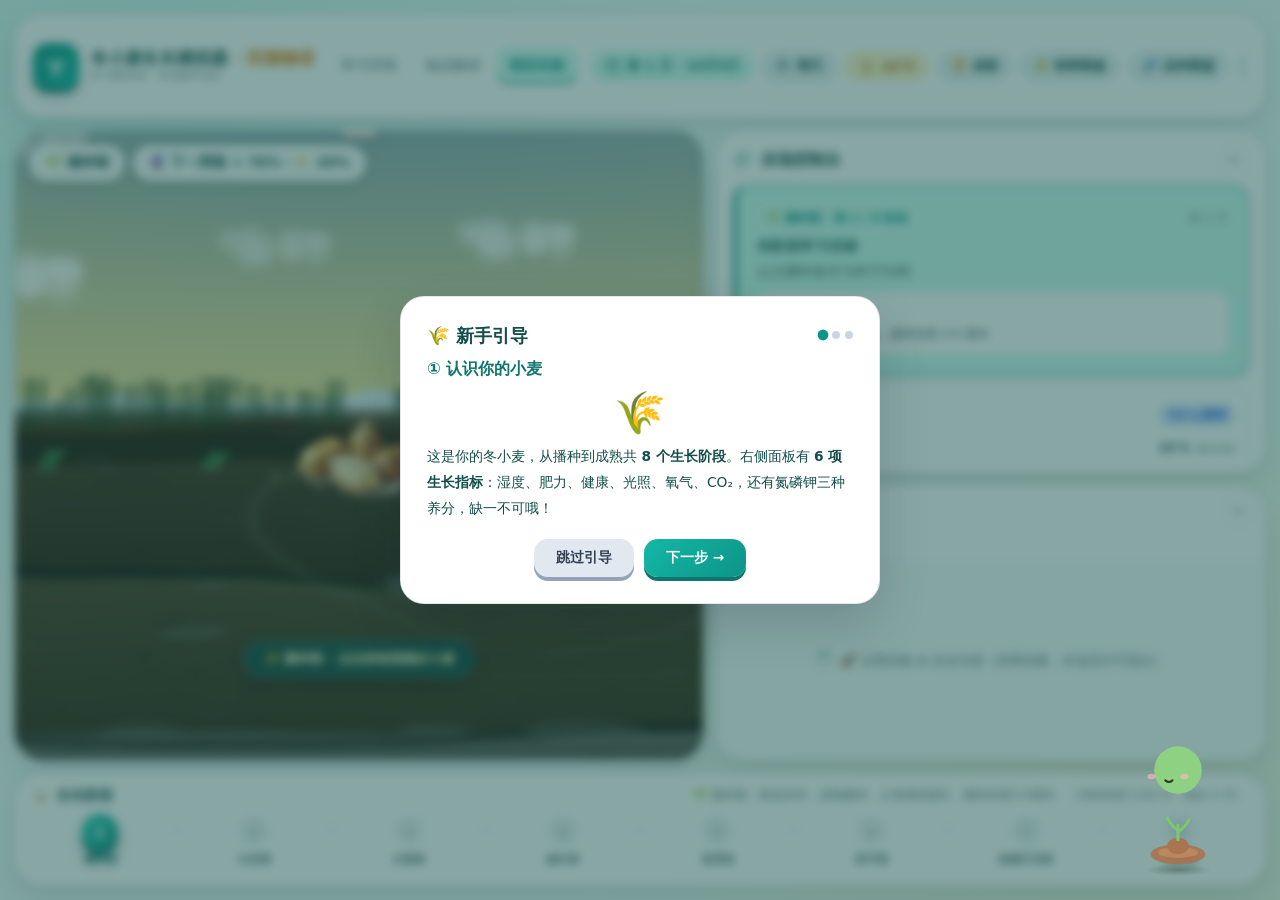
==== commit 25b0cd43: "Crop watermark (@AIC) from stage transition videos via CSS" ====
--- a/index-v2.html
+++ b/index-v2.html
@@ -411,7 +411,8 @@
 .transition-head{display:flex;align-items:center;justify-content:center;gap:12px;margin-bottom:12px;font-weight:800;font-size:1.02rem;color:var(--ds-text);letter-spacing:.04em}
 .transition-stage.tm-to{color:var(--ds-accent)}
 .transition-arrow{color:#94A3B8;font-weight:700}
-.transition-card video{width:100%;aspect-ratio:21/9;object-fit:cover;border-radius: var(--ds-radius-md);background:#e8edf3;display:block}
+.transition-card{position:relative;overflow:hidden}
+.transition-card video{width:100%;aspect-ratio:21/9;object-fit:cover;border-radius: var(--ds-radius-md);background:#e8edf3;display:block;transform:scale(1.18) translate(8%,4%);transform-origin:center}
 .transition-hint{margin-top:10px;text-align:center;font-size:.78rem;color:#94A3B8;letter-spacing:.08em}
 .stage-img{
   position:absolute;left:50%;bottom:0;width:82%;height:82%;object-fit:contain;
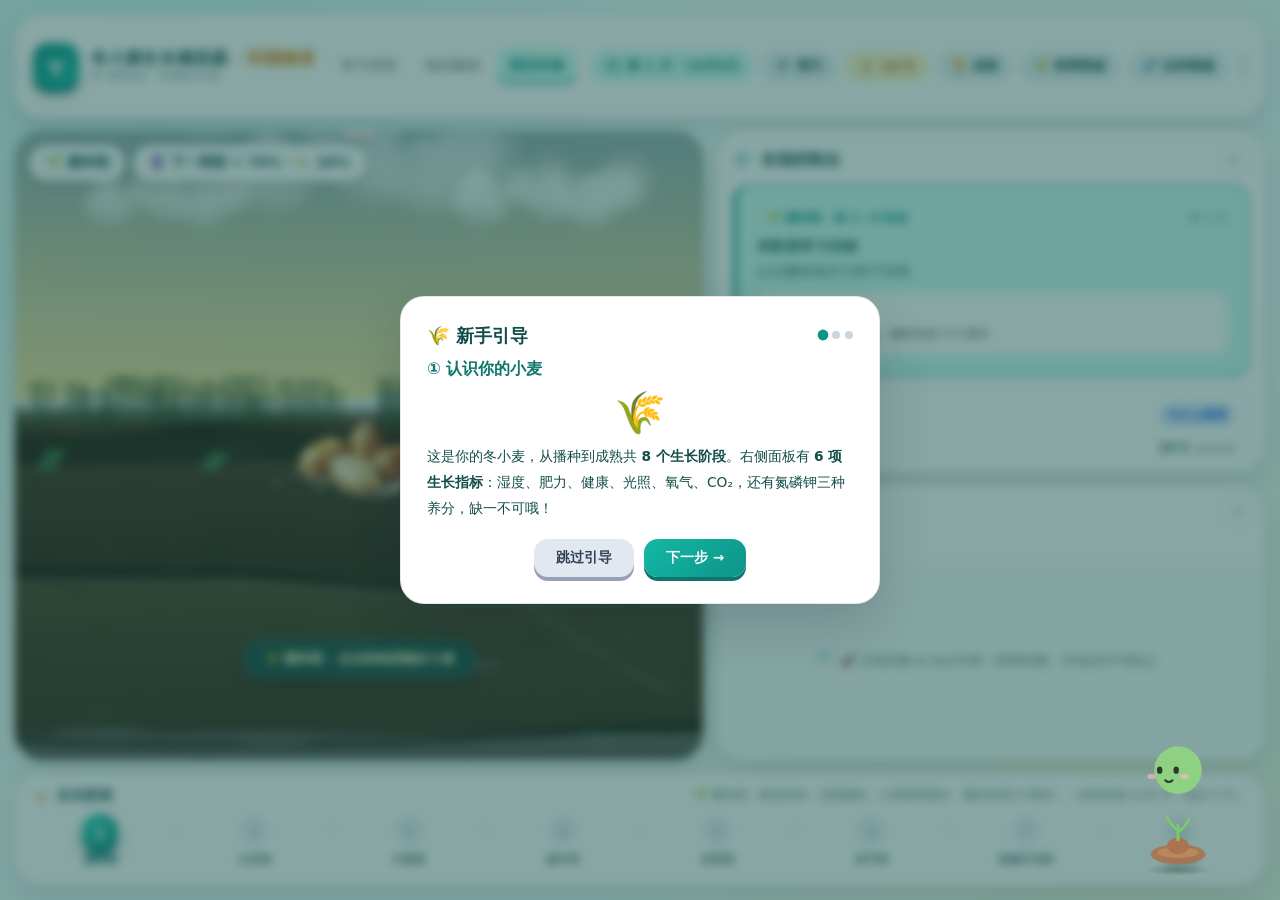
==== commit 42d87a07: "Watermark fix: replace crop with natural vignette darkening (@AIC covered, video stays centered)" ====
--- a/index-v2.html
+++ b/index-v2.html
@@ -411,9 +411,20 @@
 .transition-head{display:flex;align-items:center;justify-content:center;gap:12px;margin-bottom:12px;font-weight:800;font-size:1.02rem;color:var(--ds-text);letter-spacing:.04em}
 .transition-stage.tm-to{color:var(--ds-accent)}
 .transition-arrow{color:#94A3B8;font-weight:700}
-.transition-card{position:relative;overflow:hidden}
-.transition-card video{width:100%;aspect-ratio:21/9;object-fit:cover;border-radius: var(--ds-radius-md);background:#e8edf3;display:block;transform:scale(1.18) translate(8%,4%);transform-origin:center}
+.transition-card{position:relative}
+.transition-card video{width:100%;aspect-ratio:21/9;object-fit:cover;border-radius: var(--ds-radius-md);background:#e8edf3;display:block}
 .transition-hint{margin-top:10px;text-align:center;font-size:.78rem;color:#94A3B8;letter-spacing:.08em}
+
+/* [P2-8 FIX] 阶段过渡视频右下角水印遮挡（@AIC）：白色渐变填充，与卡片背景同色融合 */
+/* [P2-8 FIX] 阶段过渡视频水印处理：右下角柔暗角（@AIC 水印被自然压暗，画面保持居中完整） */
+.transition-card .tm-video-wrap{position:relative;border-radius:var(--ds-radius-md);overflow:hidden}
+.transition-card video{border-radius:0}
+.transition-card .tm-video-wrap::after{
+  content:"";position:absolute;inset:0;z-index:4;pointer-events:none;
+  /* 主暗角：中心明亮四周微暗（自然 vignette）+ 右下角定向暗化（覆盖水印区 右15%/下10%） */
+  background:radial-gradient(ellipse at 50% 50%,rgba(15,23,42,0) 52%,rgba(15,23,42,.22) 100%),
+    radial-gradient(120% 110% at 88% 92%,rgba(15,23,42,.72) 0%,rgba(15,23,42,.35) 28%,rgba(15,23,42,0) 46%);
+}
 .stage-img{
   position:absolute;left:50%;bottom:0;width:82%;height:82%;object-fit:contain;
   transform:translateX(-50%) scale(1.5);transform-origin:bottom center;
@@ -1214,7 +1225,9 @@
             <span class="transition-arrow">→</span>
             <span class="transition-stage tm-to" id="tmTo">出苗期</span>
           </div>
-          <video id="tmVideo" muted playsinline autoplay loop></video>
+          <div class="tm-video-wrap">
+            <video id="tmVideo" muted playsinline autoplay loop></video>
+          </div>
           <p class="transition-hint">点击任意位置关闭</p>
         </div>
       </div>
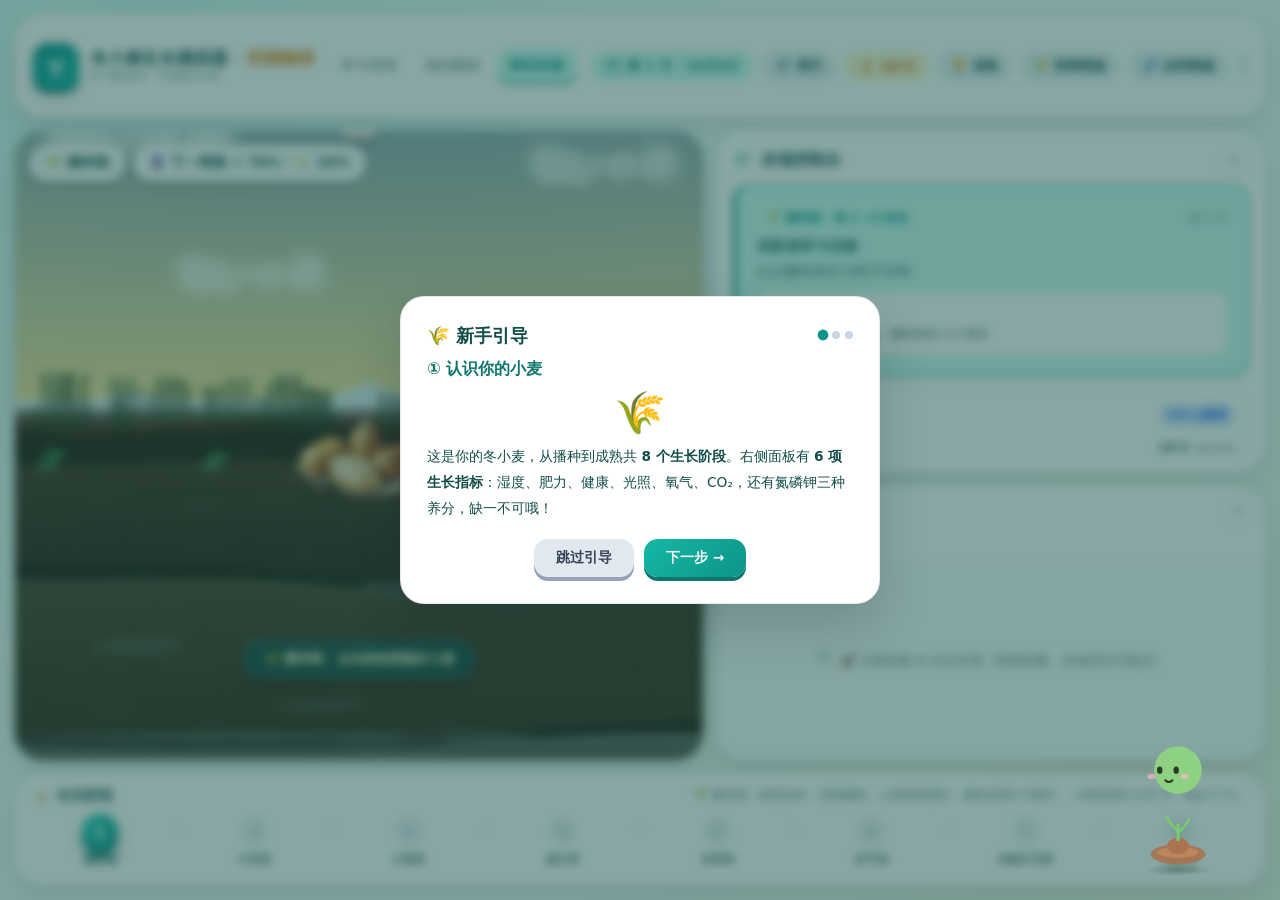
==== commit ab09062f: "Transition video: symmetric four-corner vignette to cover watermark" ====
--- a/index-v2.html
+++ b/index-v2.html
@@ -422,8 +422,10 @@
 .transition-card .tm-video-wrap::after{
   content:"";position:absolute;inset:0;z-index:4;pointer-events:none;
   /* 主暗角：中心明亮四周微暗（自然 vignette）+ 右下角定向暗化（覆盖水印区 右15%/下10%） */
-  background:radial-gradient(ellipse at 50% 50%,rgba(15,23,42,0) 52%,rgba(15,23,42,.22) 100%),
-    radial-gradient(120% 110% at 88% 92%,rgba(15,23,42,.72) 0%,rgba(15,23,42,.35) 28%,rgba(15,23,42,0) 46%);
+  /* 四角对称暗角（标准 vignette）：中心明亮 → 四角渐暗 */
+  background:radial-gradient(ellipse at 50% 50%,rgba(15,23,42,0) 42%,rgba(15,23,42,.28) 72%,rgba(15,23,42,.5) 92%,rgba(15,23,42,.58) 100%),
+    /* 右下角水印区微加强（叠加在第一层上，确保 @AIC 不可见） */
+    radial-gradient(120% 110% at 88% 92%,rgba(15,23,42,.4) 0%,rgba(15,23,42,.18) 30%,rgba(15,23,42,0) 50%);
 }
 .stage-img{
   position:absolute;left:50%;bottom:0;width:82%;height:82%;object-fit:contain;
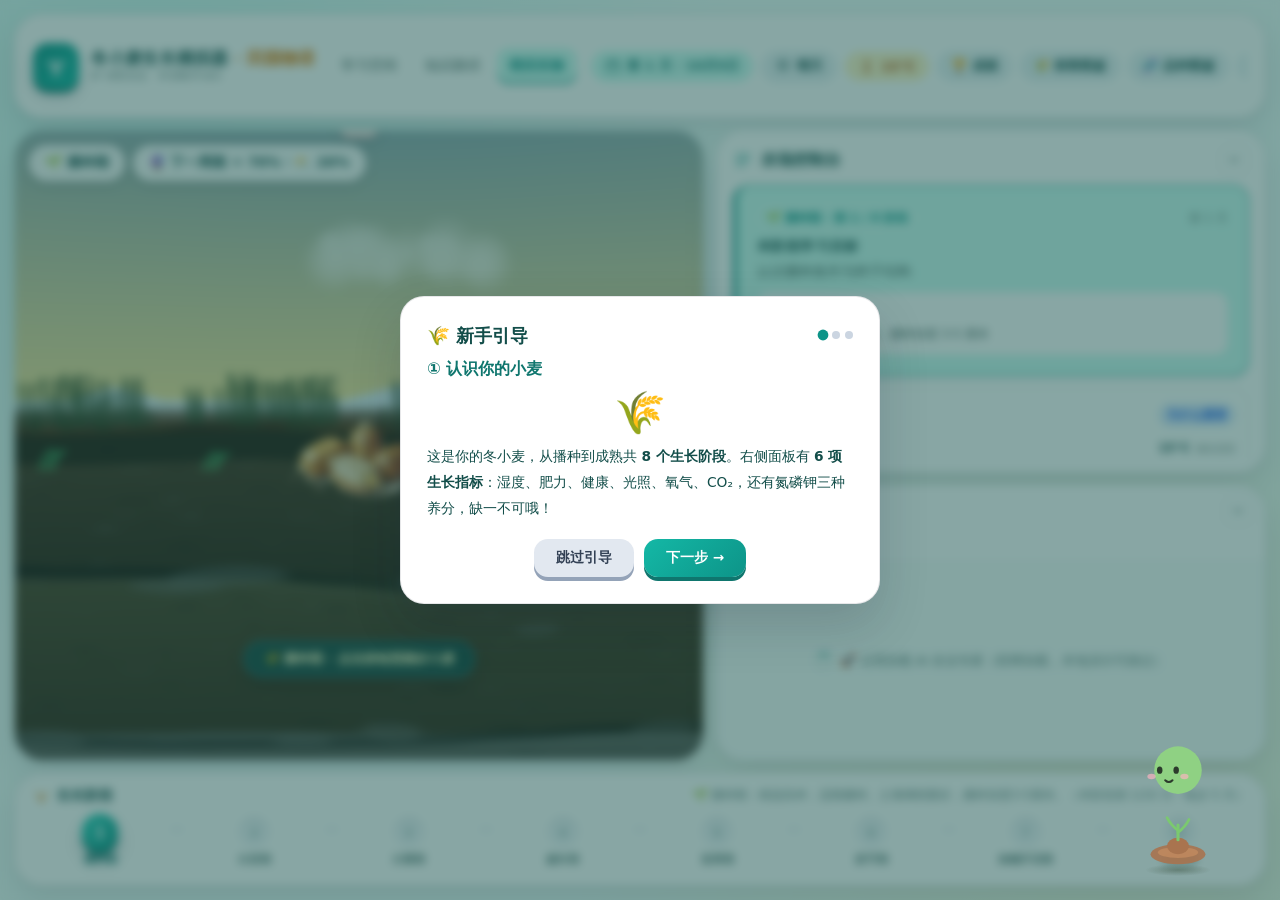
==== commit 037b7a4f: "Home cards deep-link: atlas/dashboard via ?open=, journey chapter via ?ch=" ====
--- a/index-v2.html
+++ b/index-v2.html
@@ -10698,6 +10698,16 @@
   };
 })();
 </script>
+<script>
+/* [P2-8 FIX] 首页直达：?open=atlas → 病害图鉴；?open=dashboard → 学习档案（零业务逻辑改动，仅启动钩子） */
+(function(){
+  try{
+    var q=new URLSearchParams(location.search), open=q.get("open");
+    if(open==="atlas"){ setTimeout(function(){ try{ if(typeof openAtlas==="function") openAtlas(-1); }catch(e){} }, 600); }
+    else if(open==="dashboard"){ setTimeout(function(){ try{ if(typeof showDashboard==="function") showDashboard(); }catch(e){} }, 600); }
+  }catch(e){}
+})();
+</script>
 <script src="assets/pet.js?v=20260817l"></script>
 </body>
 </html>
